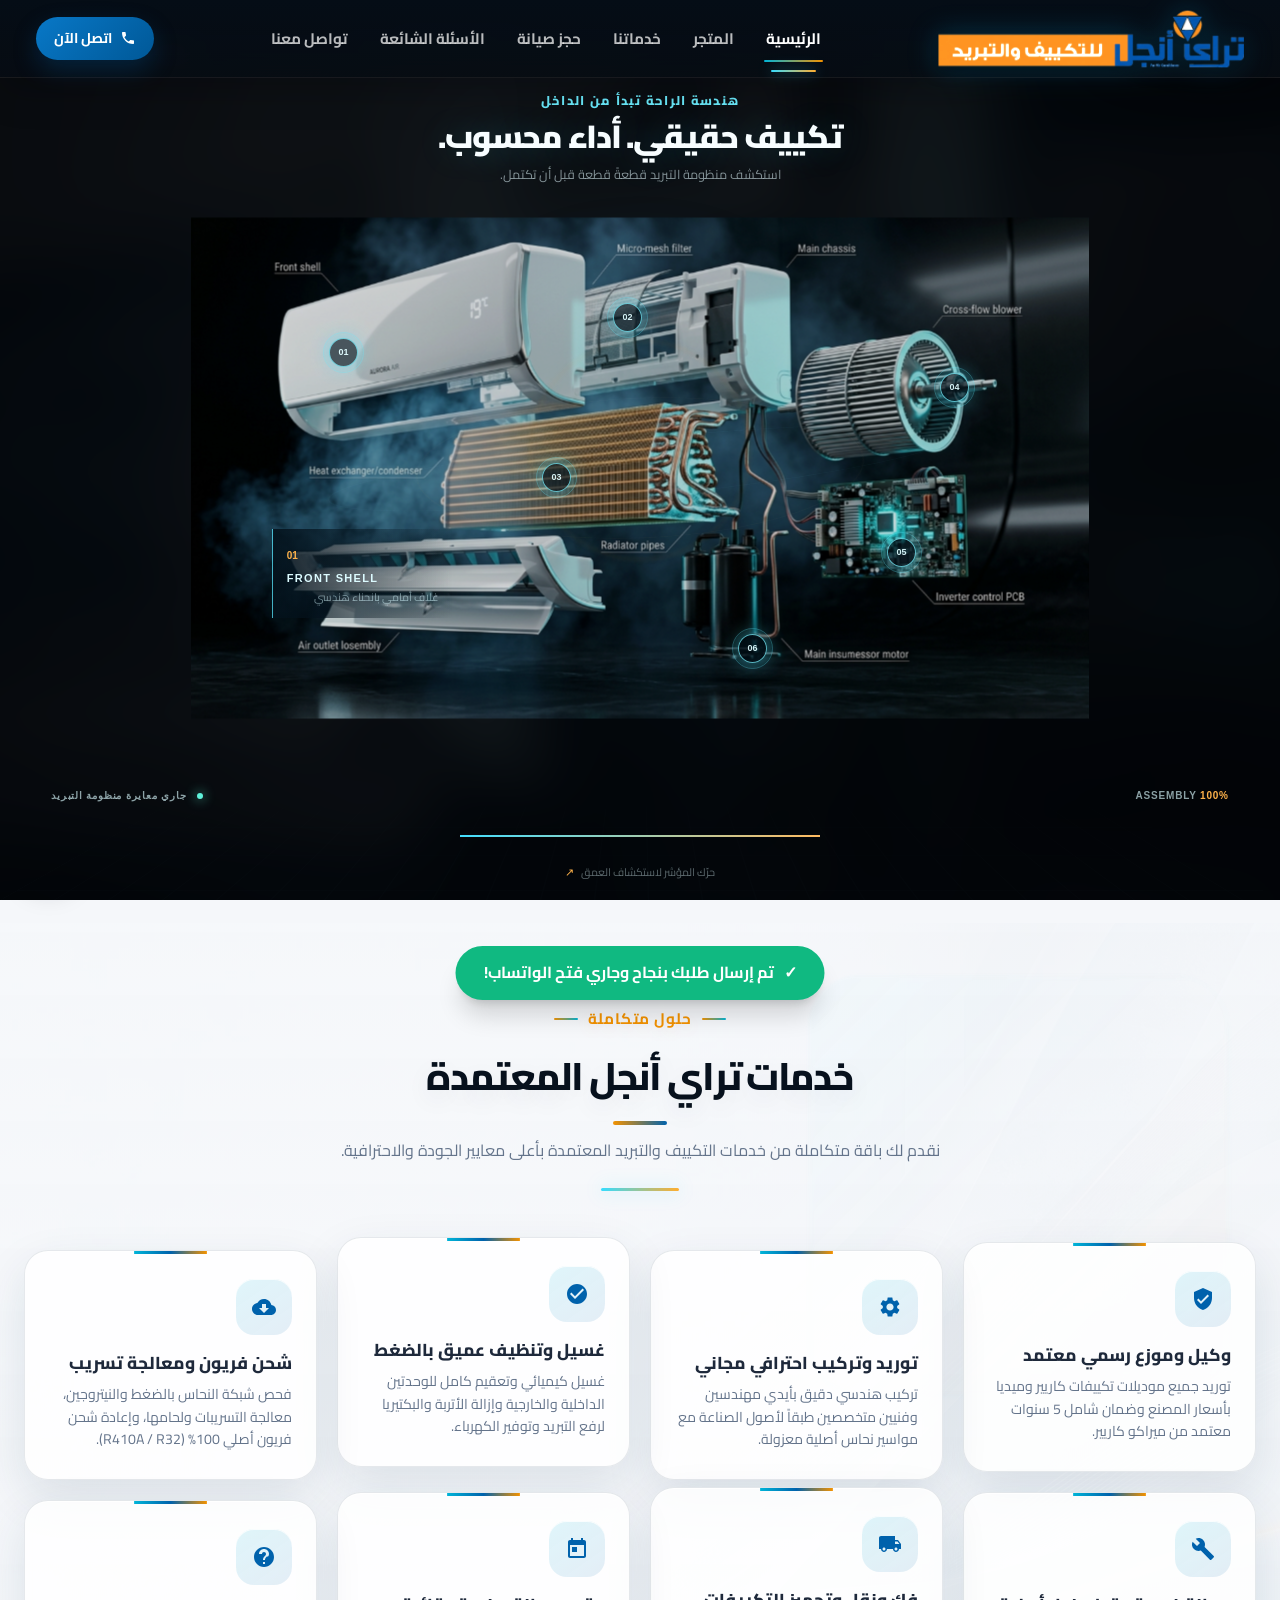
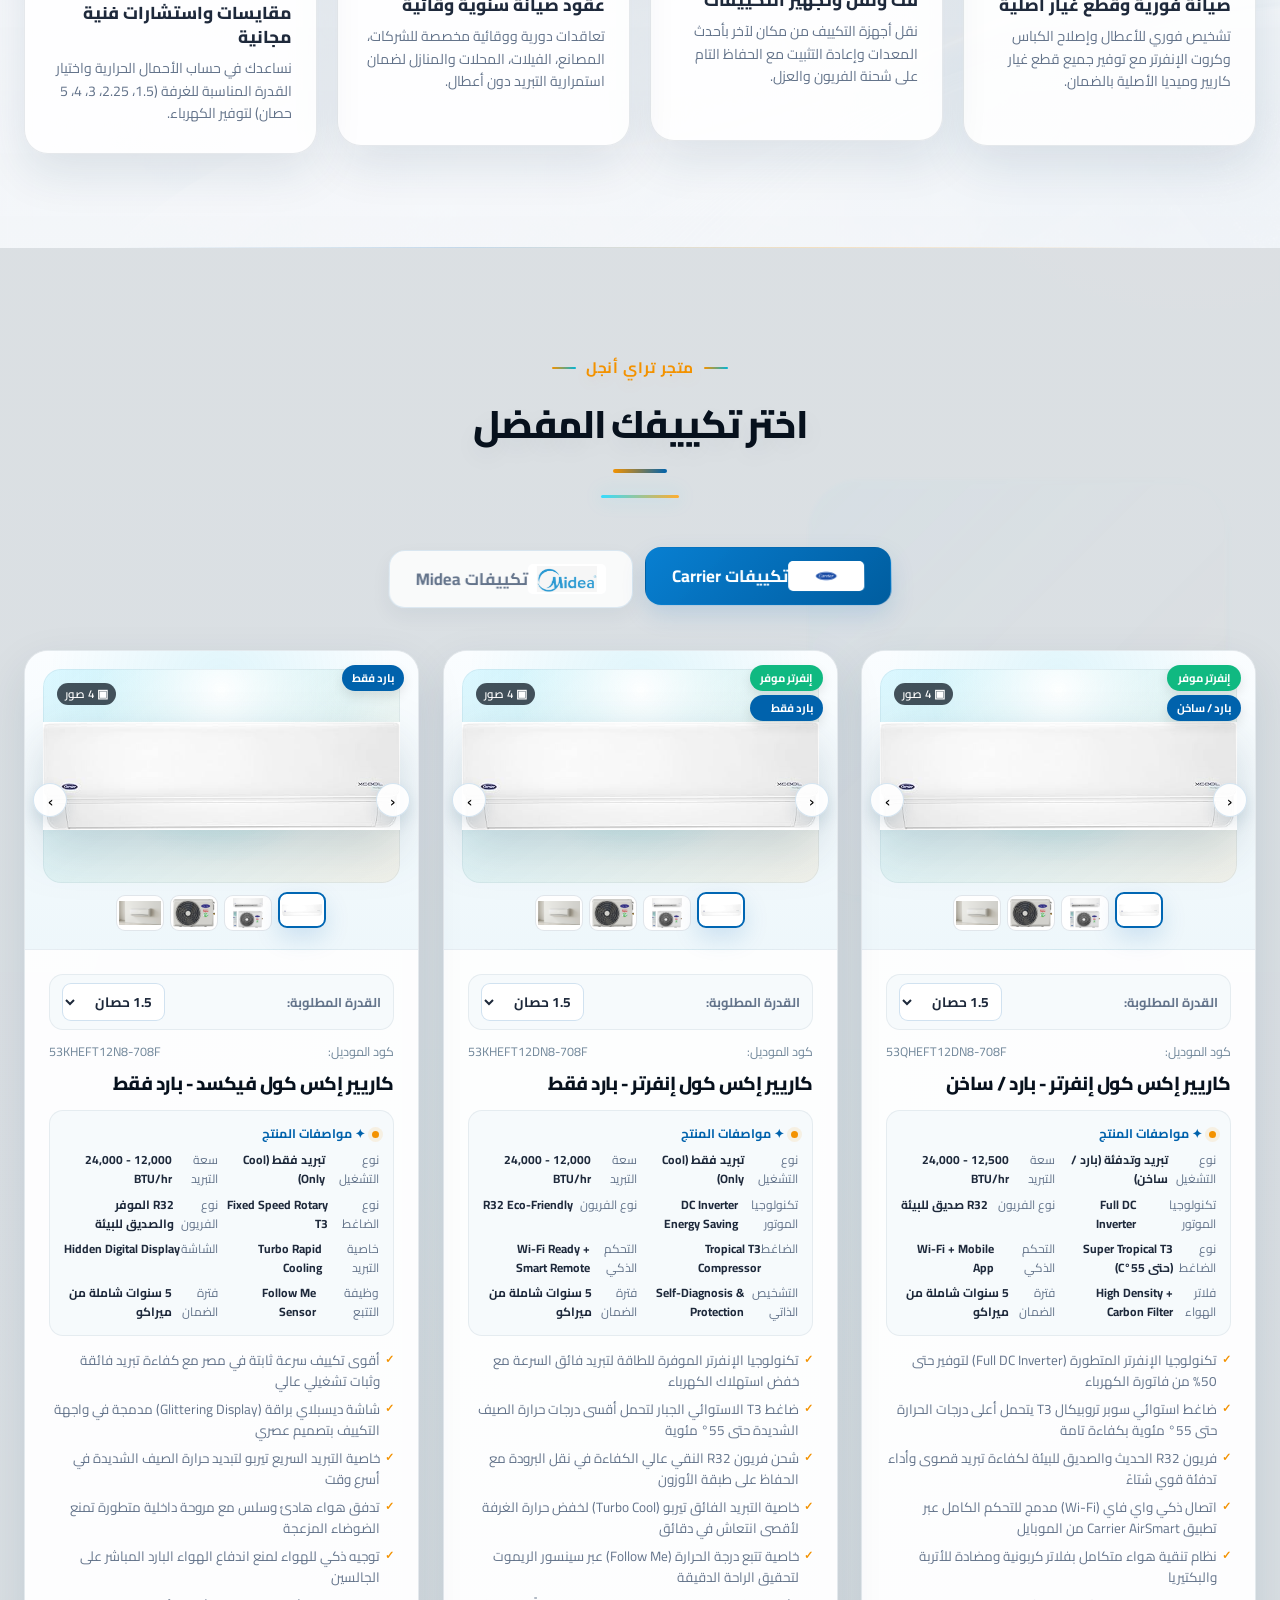
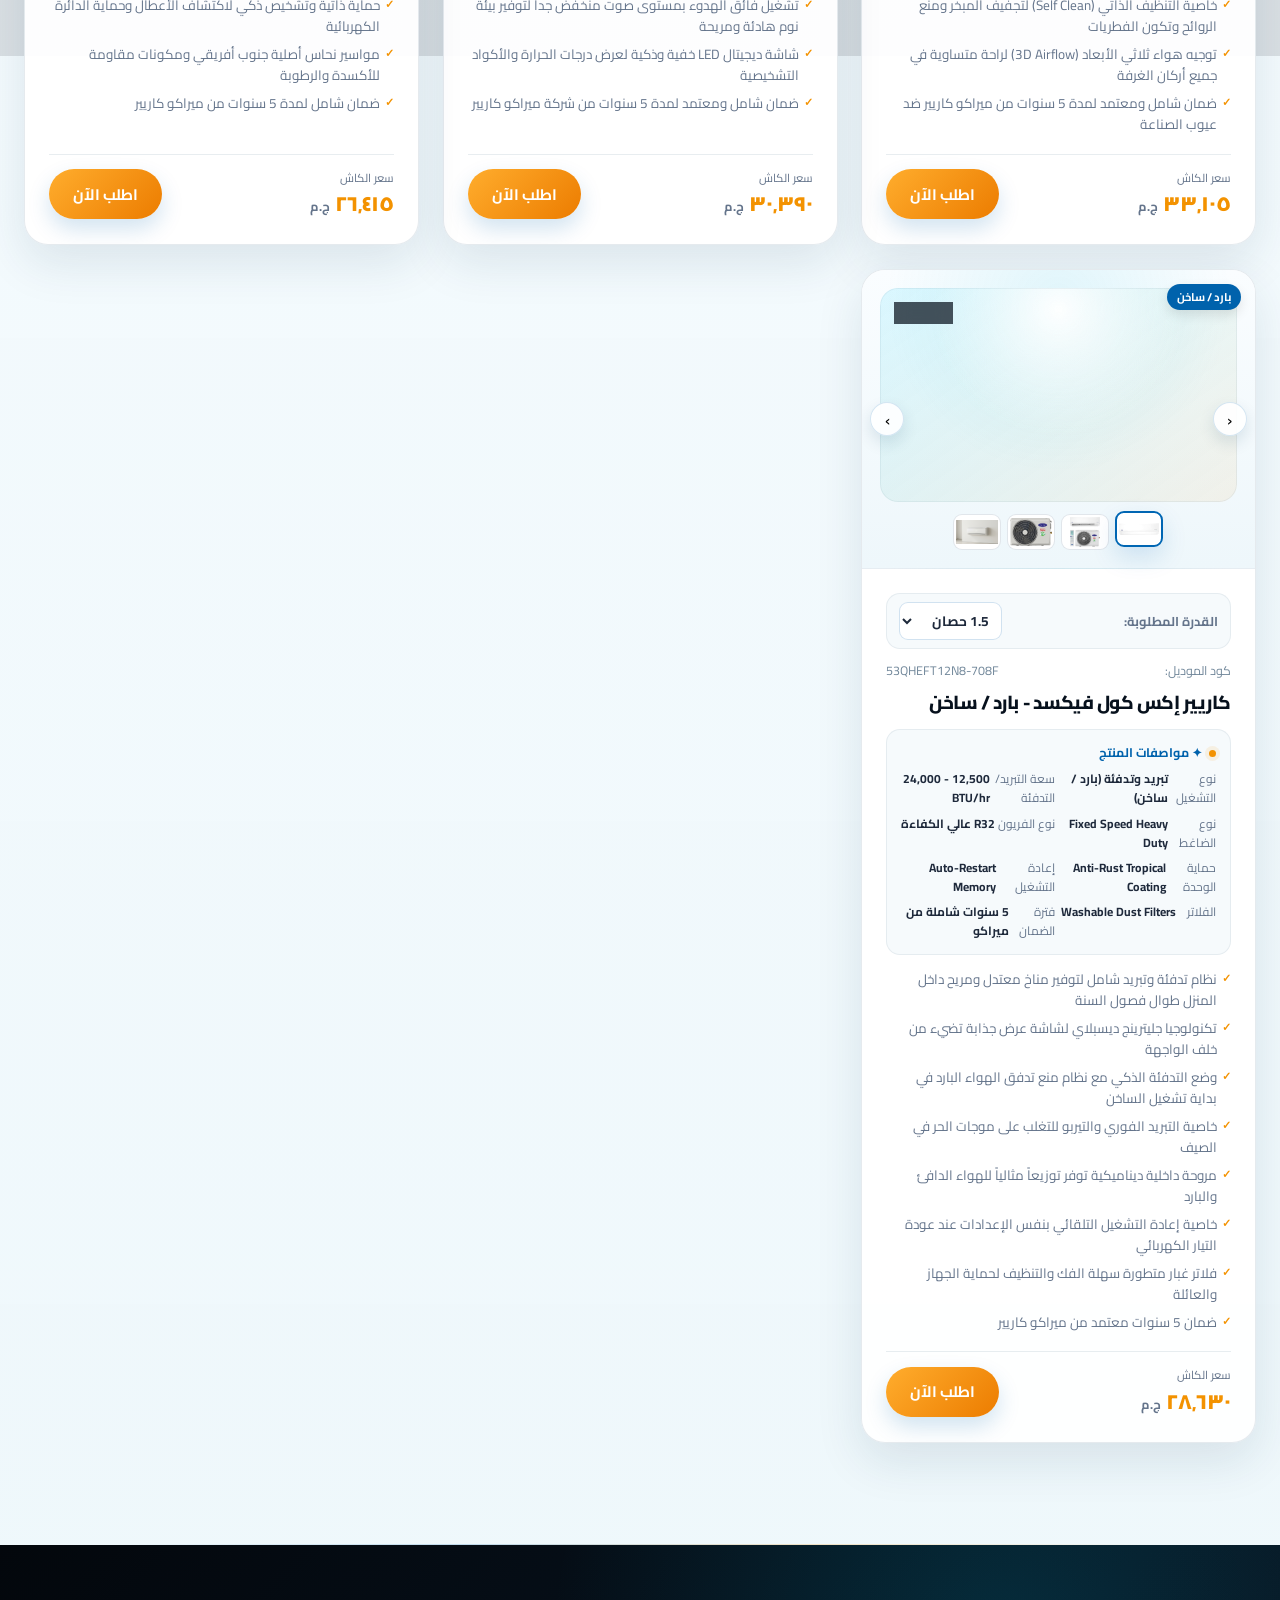
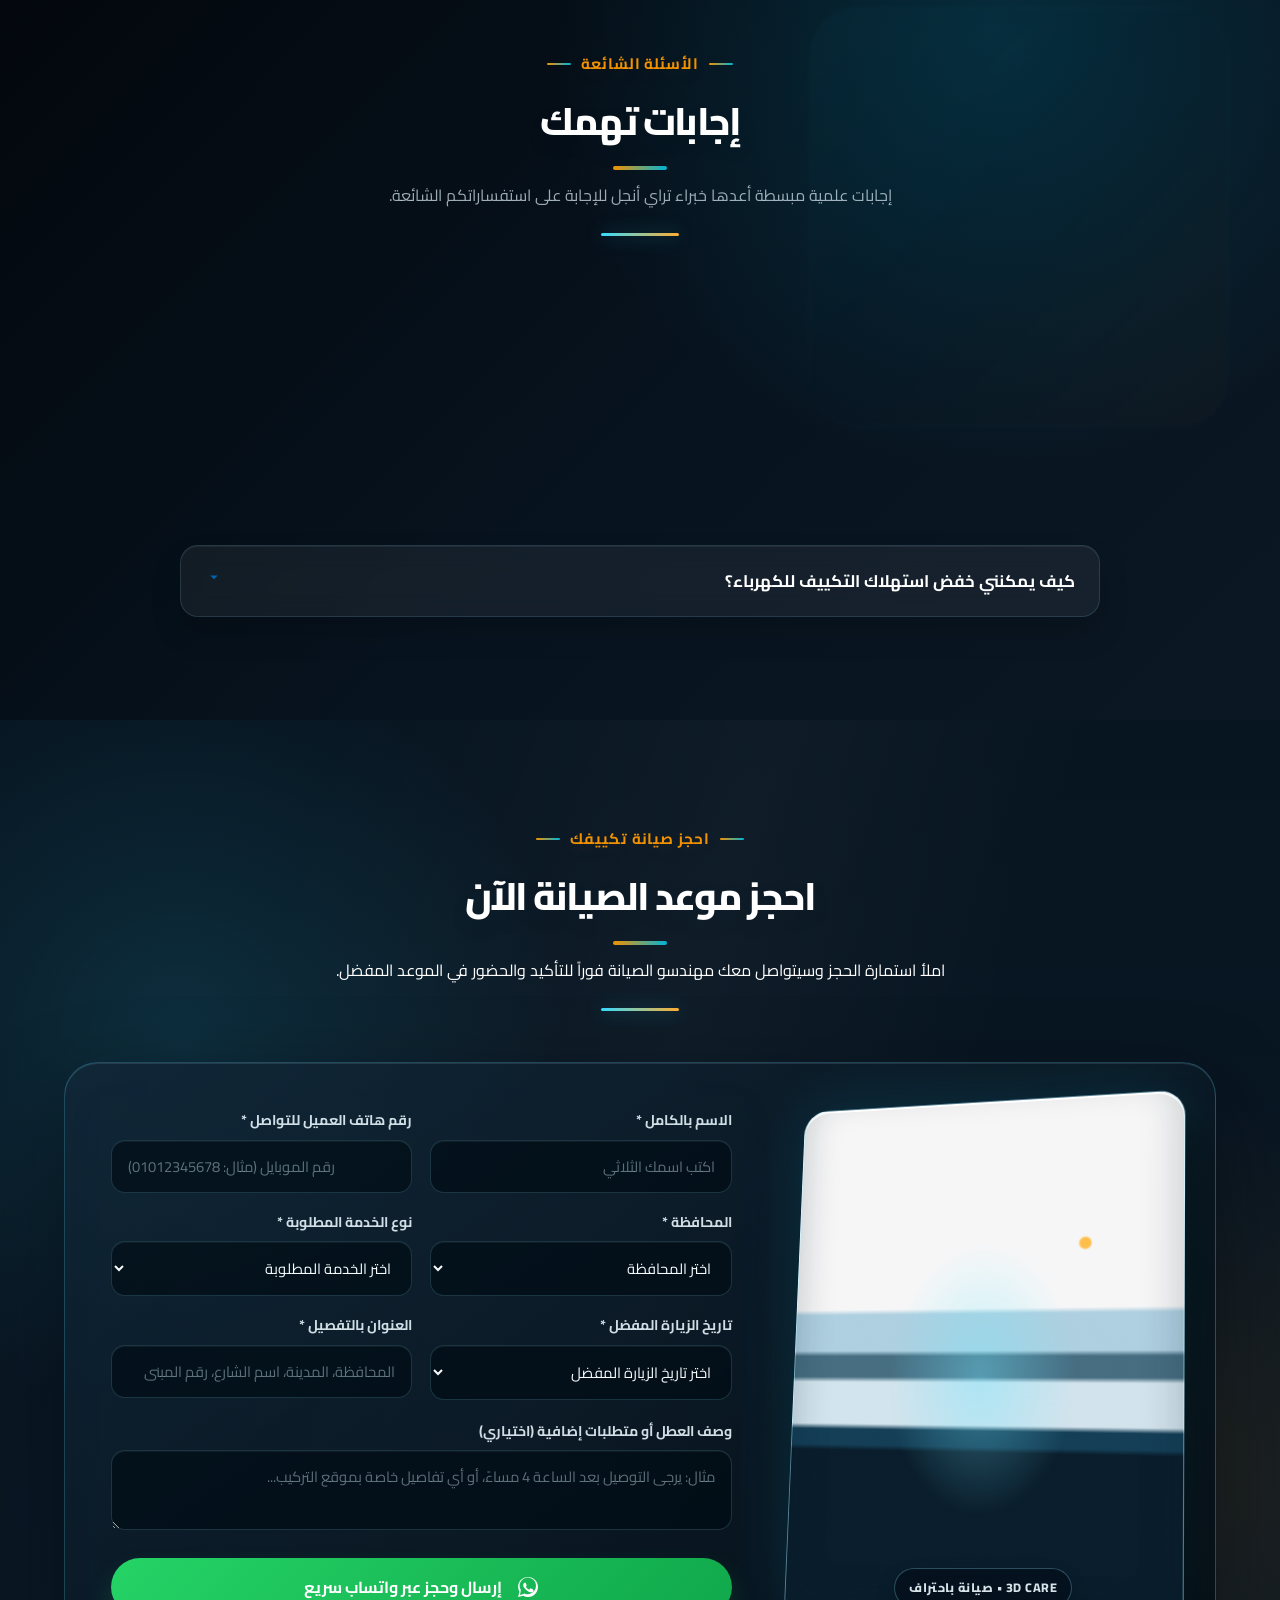
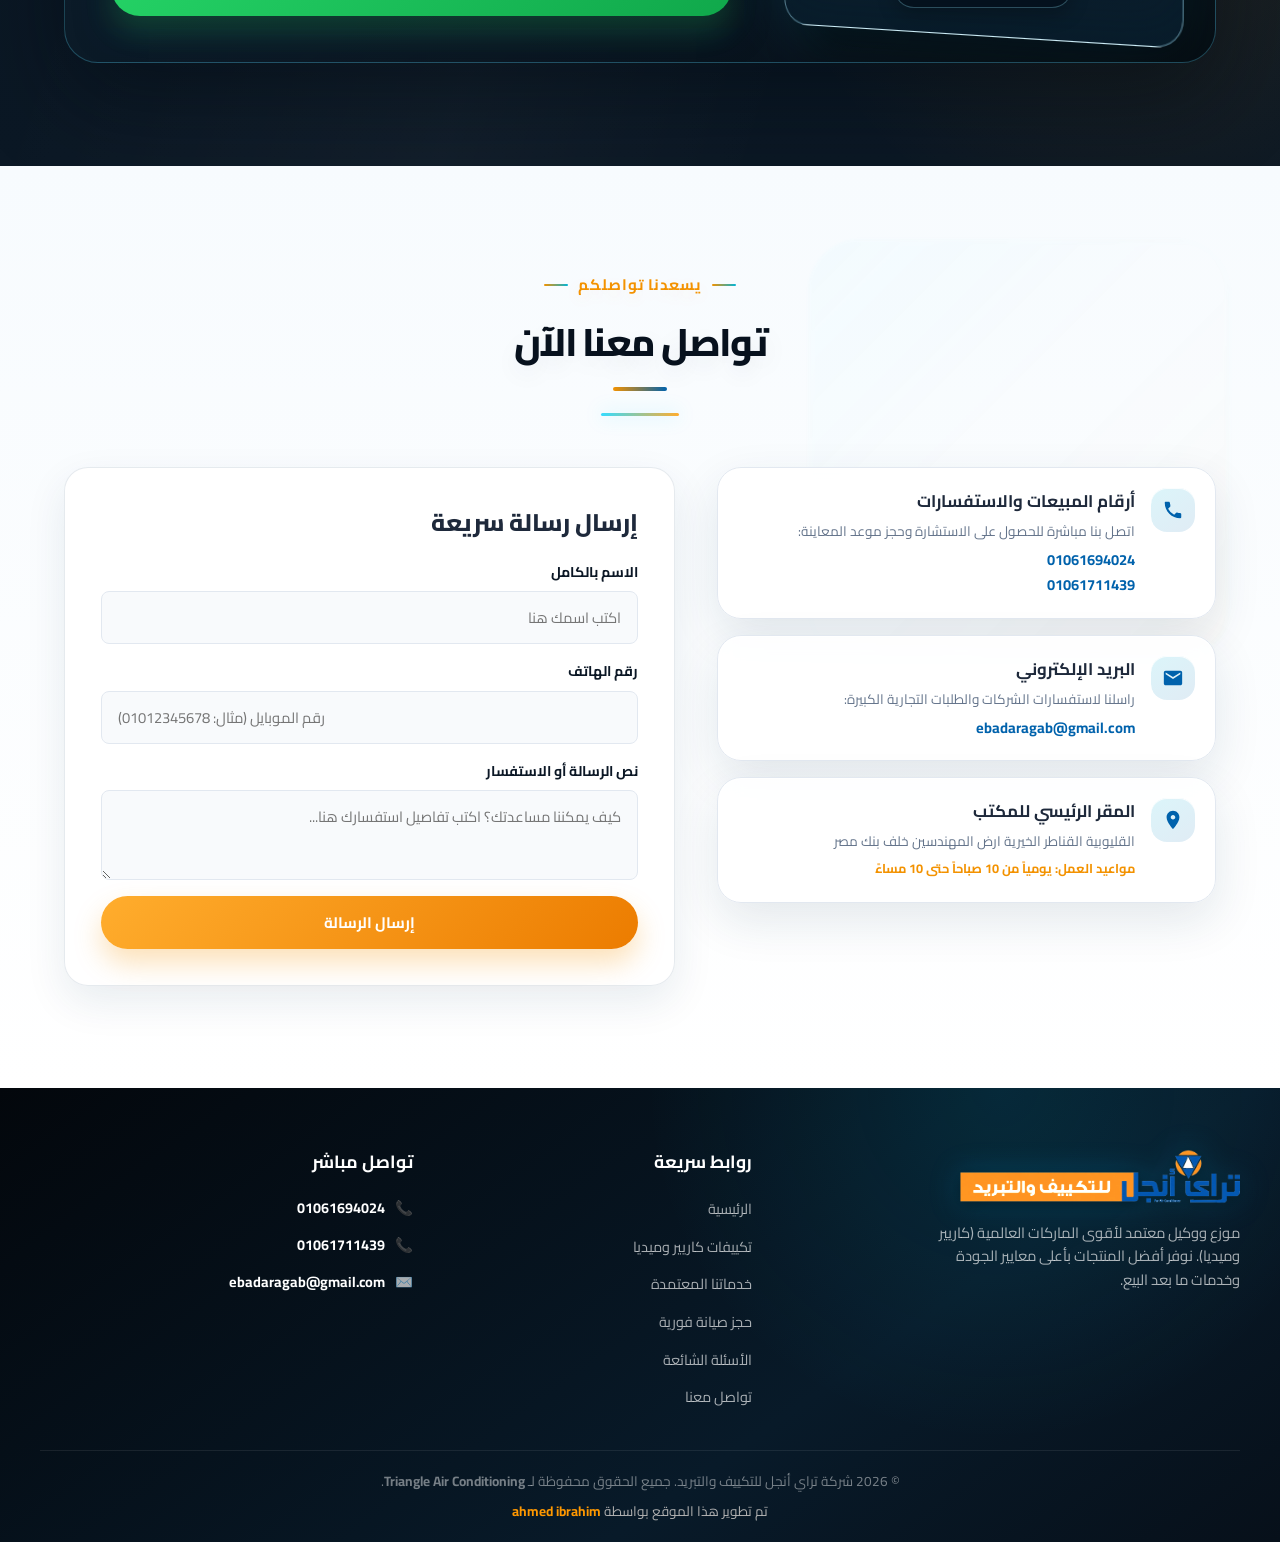
==== index.html @ 31a5c61c "Replace framed hero with reference-faithful HVAC assembly" ====
<!DOCTYPE html>
<html lang="ar" dir="rtl">
<head>
  <meta charset="UTF-8">
  <meta name="viewport" content="width=device-width, initial-scale=1.0, viewport-fit=cover">
  <meta name="description" content="تراي أنجل للتكييف والتبريد: تكييفات كاريير وميديا، توريد وتركيب وصيانة وغسيل وشحن فريون في القناطر الخيرية والقليوبية ومصر.">
  <meta name="keywords" content="تراي أنجل, تراي انجل, تراي أنجل للتكييف والتبريد, تكييفات كاريير, تكييفات ميديا, صيانة تكييف, تركيب تكييف, غسيل تكييف, شحن فريون, القناطر الخيرية">
  <meta name="robots" content="index, follow, max-image-preview:large">
  <meta name="google-site-verification" content="wh2mpItbBtcg8ohhGCt954RNx-lDbg4FfMl7TNk3tZU">
  <meta name="author" content="تراي أنجل للتكييف والتبريد">
  <meta name="theme-color" content="#050608">
  <link rel="canonical" href="https://tryangle-web.pages.dev/">
  <link rel="icon" type="image/png" sizes="1920x1920" href="/assets/tryangle-favicon-final.png">
  <link rel="apple-touch-icon" href="/assets/tryangle-favicon-final.png">
  <meta property="og:locale" content="ar_EG">
  <meta property="og:type" content="website">
  <meta property="og:site_name" content="تراي أنجل للتكييف والتبريد">
  <meta property="og:title" content="تراي أنجل للتكييف والتبريد | تكييفات وصيانة">
  <meta property="og:description" content="وكيل وموزع معتمد لتكييفات كاريير وميديا مع خدمات التركيب والصيانة في القناطر الخيرية والقليوبية.">
  <meta property="og:url" content="https://tryangle-web.pages.dev/">
  <meta property="og:image" content="https://tryangle-web.pages.dev/assets/tryangle-hero-atmosphere_dbd79ad4.jpg">
  <meta property="og:image:alt" content="تراي أنجل للتكييف والتبريد - تكييفات Carrier وMidea">
  <meta name="twitter:card" content="summary_large_image">
  <meta name="twitter:title" content="تراي أنجل للتكييف والتبريد">
  <meta name="twitter:description" content="تكييفات كاريير وميديا، تركيب وصيانة وغسيل وشحن فريون.">
  <meta name="twitter:image" content="https://tryangle-web.pages.dev/assets/tryangle-hero-atmosphere_dbd79ad4.jpg">
  <title>تراي أنجل للتكييف والتبريد | تكييفات كاريير وميديا وصيانة</title>
  <script type="application/ld+json">
  {
    "@context": "https://schema.org",
    "@type": "WebSite",
    "@id": "https://tryangle-web.pages.dev/#website",
    "url": "https://tryangle-web.pages.dev/",
    "name": "تراي أنجل للتكييف والتبريد",
    "alternateName": "Try Angle Air Conditioning & Cooling",
    "inLanguage": "ar-EG"
  }
  </script>
  <script type="application/ld+json">
  {
    "@context": "https://schema.org",
    "@type": "HVACBusiness",
    "name": "تراي أنجل للتكييف والتبريد",
    "alternateName": "Triangle Air Conditioning",
    "url": "https://tryangle-web.pages.dev/",
    "logo": "https://tryangle-web.pages.dev/assets/tryangle-logo-clean.png",
    "image": "https://tryangle-web.pages.dev/assets/tryangle-hero-atmosphere_dbd79ad4.jpg",
    "description": "وكيل وموزع معتمد لتكييفات كاريير وميديا مع خدمات التوريد والتركيب والصيانة.",
    "telephone": "+201061694024",
    "email": "ebadaragab@gmail.com",
    "address": {
      "@type": "PostalAddress",
      "streetAddress": "أرض المهندسين خلف بنك مصر",
      "addressLocality": "القناطر الخيرية",
      "addressRegion": "القليوبية",
      "addressCountry": "EG"
    },
    "areaServed": ["القناطر الخيرية", "القليوبية", "القاهرة", "الجيزة"],
    "openingHours": "Mo-Su 10:00-22:00",
    "sameAs": [
      "https://www.facebook.com/share/17yf9LtdmD/?mibextid=wwXIfr",
      "https://www.tiktok.com/@tryangel18?_r=1&_t=ZS-98AHp9YRBE9"
    ],
    "brand": [
      { "@type": "Brand", "name": "Carrier" },
      { "@type": "Brand", "name": "Midea" }
    ]
  }
  </script>
  <style id="site-styles">
/* ==========================================================================
   1. استيراد الخطوط والتهيئة العامة ونظام الألوان (Theme & Variables)
   ========================================================================== */
/* فلسفة الملف: واجهة الخدمة الموثوقة — الهاتف أولًا، لا تمدد أفقي، بطاقات واضحة، ومسافات مريحة مع الحفاظ على هوية الأزرق والبرتقالي. */
@import url('https://fonts.googleapis.com/css2?family=Cairo:wght@300;400;500;600;700;800;900&display=swap');

:root {
  --primary-blue: #0062ac;
  --primary-blue-light: #0088eb;
  --ice-blue: #00b4d8;
  --ice-blue-glow: rgba(0, 180, 216, 0.35);

  --primary-orange: #f39200;
  --primary-orange-light: #ffaa2b;
  --solar-glow: rgba(243, 146, 0, 0.35);

  --dark-bg: #0a0b0d;
  --dark-surface: #12161a;
  --dark-surface-2: #1a222c;
  --bg-light: #f5f7fa;
  --card-bg: #ffffff;

  --text-dark: #1e293b;
  --text-muted: #64748b;
  --text-light: #f8fafc;

  --border-light: #e2e8f0;
  --border-dark: rgba(255, 255, 255, 0.08);

  --shadow-sm: 0 2px 4px rgba(0, 0, 0, 0.05);
  --shadow-md: 0 10px 15px -3px rgba(0, 0, 0, 0.1), 0 4px 6px -4px rgba(0, 0, 0, 0.1);
  --shadow-lg: 0 20px 25px -5px rgba(0, 0, 0, 0.15), 0 8px 10px -6px rgba(0, 0, 0, 0.15);

  --transition-fast: 0.2s ease;
  --transition-normal: 0.3s cubic-bezier(0.4, 0, 0.2, 1);
  --transition-bounce: 0.4s cubic-bezier(0.34, 1.56, 0.64, 1);

  --radius-sm: 8px;
  --radius-md: 12px;
  --radius-lg: 20px;

  --navbar-height: 85px;
}

*, *::before, *::after {
  box-sizing: border-box;
  margin: 0;
  padding: 0;
}

html {
  scroll-behavior: smooth;
  font-family: 'Cairo', sans-serif;
  direction: rtl;
  color: var(--text-dark);
  background-color: var(--bg-light);
  overflow-x: hidden;
}

body {
  min-height: 100vh;
  line-height: 1.6;
  overflow-x: hidden;
  position: relative;
}

a {
  text-decoration: none;
  color: inherit;
  transition: var(--transition-fast);
}

ul {
  list-style: none;
}

button, input, textarea, select {
  font-family: inherit;
  border: none;
  outline: none;
}

img {
  max-width: 100%;
  height: auto;
  display: block;
}

/* شريط التمرير */
::-webkit-scrollbar {
  width: 10px;
}
::-webkit-scrollbar-track {
  background: var(--dark-bg);
}
::-webkit-scrollbar-thumb {
  background: var(--primary-blue);
  border-radius: var(--radius-sm);
  border: 2px solid var(--dark-bg);
}
::-webkit-scrollbar-thumb:hover {
  background: var(--primary-orange);
}

/* ==========================================================================
   2. شاشة التحميل المسبق الأصلية (Preloader)
   ========================================================================== */
.preloader {
  position: fixed;
  inset: 0;
  background: #080a0d;
  z-index: 99999;
  display: flex;
  align-items: center;
  justify-content: center;
  transition: opacity 0.5s ease, visibility 0.5s ease;
}

.preloader.fade-out {
  opacity: 0;
  visibility: hidden;
  pointer-events: none;
}

.preloader-content {
  text-align: center;
  display: flex;
  flex-direction: column;
  align-items: center;
  gap: 14px;
}

.preloader-kicker {
  font-size: 0.9rem;
  color: var(--ice-blue);
  letter-spacing: 2px;
}

.preloader-logo-wrapper {
  position: relative;
  width: 60px;
  height: 60px;
}

.preloader-logo-badge {
  width: 100%;
  height: 100%;
  background: linear-gradient(135deg, var(--primary-blue), var(--primary-orange));
  clip-path: polygon(50% 0%, 0% 100%, 100% 100%);
  animation: preloaderPulse 1.8s infinite ease-in-out;
}

.preloader-text {
  font-size: 1.25rem;
  font-weight: 800;
  color: #ffffff;
}

.preloader-progress {
  width: 160px;
  height: 4px;
  background: rgba(255, 255, 255, 0.1);
  border-radius: 4px;
  overflow: hidden;
  position: relative;
}

.preloader-progress span {
  position: absolute;
  top: 0;
  right: 0;
  bottom: 0;
  width: 50%;
  background: linear-gradient(90deg, var(--ice-blue), var(--primary-orange));
  border-radius: 4px;
  animation: preloaderBar 1.4s infinite ease-in-out;
}

@keyframes preloaderPulse {
  0%, 100% { transform: scale(0.95); opacity: 0.9; }
  50% { transform: scale(1.08); opacity: 1; }
}

@keyframes preloaderBar {
  0% { transform: translateX(120%); }
  100% { transform: translateX(-220%); }
}

/* ==========================================================================
   3. شريط التنقل العلوي الأصلي (Navbar & Glass Header)
   ========================================================================== */
header {
  position: fixed;
  top: 0;
  left: 0;
  width: 100%;
  height: var(--navbar-height);
  z-index: 1000;
  transition: var(--transition-normal);
}

.glass {
  background: rgba(10, 11, 13, 0.85);
  backdrop-filter: blur(12px);
  -webkit-backdrop-filter: blur(12px);
  border-bottom: 1px solid var(--border-dark);
}

header.header-scrolled {
  height: 70px;
  background: rgba(8, 10, 12, 0.95);
  box-shadow: 0 4px 20px rgba(0, 0, 0, 0.4);
}

.nav-container {
  max-width: 1200px;
  height: 100%;
  margin: 0 auto;
  padding: 0 24px;
  display: flex;
  align-items: center;
  justify-content: space-between;
}

/* الشعار الأصلي تماماً */
.logo {
  display: flex;
  align-items: center;
  gap: 12px;
}

.logo-badge {
  width: 28px;
  height: 28px;
  background: linear-gradient(135deg, var(--primary-blue), var(--primary-orange));
  clip-path: polygon(50% 0%, 0% 100%, 100% 100%);
  filter: drop-shadow(0 0 6px rgba(0, 98, 172, 0.5));
}

.logo-text {
  display: flex;
  flex-direction: column;
}

.logo-main {
  font-size: 1.3rem;
  font-weight: 800;
  color: white;
  letter-spacing: -0.5px;
  line-height: 1.1;
}

.logo-sub {
  font-size: 0.75rem;
  font-weight: 600;
  color: var(--primary-orange);
}

.nav-menu {
  display: flex;
  align-items: center;
  gap: 28px;
}

.nav-link {
  font-size: 0.95rem;
  font-weight: 600;
  color: rgba(255, 255, 255, 0.8);
  position: relative;
  padding: 6px 0;
  transition: var(--transition-fast);
}

.nav-link::after {
  content: '';
  position: absolute;
  bottom: 0;
  right: 0;
  width: 0;
  height: 2px;
  background: var(--primary-orange);
  transition: var(--transition-normal);
}

.nav-link:hover, .nav-link.active {
  color: white;
}

.nav-link:hover::after, .nav-link.active::after {
  width: 100%;
}

.nav-actions {
  display: flex;
  align-items: center;
  gap: 16px;
}

.nav-btn-call {
  display: inline-flex;
  align-items: center;
  gap: 8px;
  background-color: var(--primary-blue);
  color: white;
  padding: 8px 18px;
  border-radius: var(--radius-md);
  font-weight: 700;
  font-size: 0.88rem;
  transition: var(--transition-normal);
}

.nav-btn-call:hover {
  background-color: #004d88;
  transform: translateY(-2px);
  box-shadow: 0 4px 12px rgba(0, 98, 172, 0.4);
}

.menu-toggle {
  display: none;
  flex-direction: column;
  gap: 5px;
  cursor: pointer;
  padding: 6px;
}

.menu-toggle span {
  width: 24px;
  height: 2.5px;
  background: white;
  border-radius: 2px;
  transition: var(--transition-normal);
}

/* ==========================================================================
   4. القسم الرئيسي (Hero Section)
   ========================================================================== */
.hero {
  position: relative;
  min-height: 100vh;
  padding-top: calc(var(--navbar-height) + 30px);
  padding-bottom: 60px;
  background-color: var(--dark-bg);
  background-image:
    radial-gradient(circle at 80% 20%, rgba(0, 98, 172, 0.25) 0%, transparent 40%),
    radial-gradient(circle at 20% 80%, rgba(243, 146, 0, 0.15) 0%, transparent 40%);
  color: white;
  display: flex;
  align-items: center;
  justify-content: center;
  overflow: hidden;
}

.hero-air-canvas {
  position: absolute;
  top: 0;
  left: 0;
  width: 100%;
  height: 100%;
  pointer-events: none;
  z-index: 1;
}

.hero-container {
  max-width: 1200px;
  width: 100%;
  margin: 0 auto;
  padding: 0 24px;
  position: relative;
  z-index: 2;
}

.authorized-badge {
  display: inline-flex;
  align-items: center;
  gap: 8px;
  background: rgba(255, 255, 255, 0.08);
  border: 1px solid rgba(255, 255, 255, 0.15);
  padding: 6px 18px;
  border-radius: 50px;
  box-shadow: var(--shadow-sm);
  backdrop-filter: blur(8px);
}

.badge-dot {
  width: 8px;
  height: 8px;
  background-color: #10b981;
  border-radius: 50%;
  box-shadow: 0 0 8px #10b981;
}

.badge-text {
  font-size: 0.85rem;
  font-weight: 700;
  color: white;
}

.hero-title {
  font-size: 3.2rem;
  font-weight: 900;
  line-height: 1.25;
  margin-bottom: 20px;
}

.hero-title span {
  color: var(--primary-orange);
  background: linear-gradient(135deg, var(--primary-orange), #ffb84d);
  -webkit-background-clip: text;
  -webkit-text-fill-color: transparent;
}

.hero-description {
  font-size: 1.15rem;
  color: rgba(255, 255, 255, 0.75);
  margin-bottom: 35px;
  line-height: 1.8;
}

.hero-cta {
  display: flex;
  align-items: center;
  gap: 16px;
  margin-bottom: 35px;
  flex-wrap: wrap;
}

.btn {
  display: inline-flex;
  align-items: center;
  justify-content: center;
  gap: 8px;
  padding: 12px 28px;
  border-radius: var(--radius-md);
  font-weight: 700;
  cursor: pointer;
  transition: var(--transition-normal);
  font-size: 0.95rem;
}

.btn-primary {
  background-color: var(--primary-orange);
  color: white;
  box-shadow: 0 4px 14px rgba(243, 146, 0, 0.35);
}

.btn-primary:hover {
  background-color: #d88100;
  transform: translateY(-3px);
  box-shadow: 0 6px 20px rgba(243, 146, 0, 0.5);
}

.btn-glow {
  position: relative;
  overflow: hidden;
}

.btn-glow::before {
  content: '';
  position: absolute;
  top: 0;
  left: -100%;
  width: 100%;
  height: 100%;
  background: linear-gradient(90deg, transparent, rgba(255, 255, 255, 0.25), transparent);
  transition: 0.5s ease;
}

.btn-glow:hover::before {
  left: 100%;
}

.btn-secondary {
  background-color: transparent;
  color: white;
  border: 2px solid var(--primary-blue);
}

.btn-secondary:hover {
  background-color: var(--primary-blue);
  transform: translateY(-3px);
  box-shadow: 0 6px 20px rgba(0, 98, 172, 0.35);
}

.social-links {
  display: flex;
  align-items: center;
  gap: 14px;
}

.social-title {
  font-size: 0.9rem;
  color: rgba(255, 255, 255, 0.6);
  font-weight: 600;
}

.social-icons {
  display: flex;
  align-items: center;
  gap: 10px;
}

.social-icon {
  width: 40px;
  height: 40px;
  border-radius: 50%;
  background: rgba(255, 255, 255, 0.08);
  border: 1px solid rgba(255, 255, 255, 0.12);
  display: flex;
  align-items: center;
  justify-content: center;
  color: white;
  transition: var(--transition-bounce);
}

.social-icon .icon-svg {
  width: 18px;
  height: 18px;
  fill: currentColor;
}

.social-icon:hover {
  transform: translateY(-3px) scale(1.1);
}

.whatsapp-icon:hover { background: #25d366; border-color: #25d366; }
.facebook-icon:hover { background: #1877f2; border-color: #1877f2; }
.tiktok-icon:hover { background: #000000; border-color: #ff0050; }
.phone-icon:hover { background: var(--primary-orange); border-color: var(--primary-orange); }

/* ==========================================================================
   5. قسم خدمات تراي أنجل الشاملة (8 خدمات متكاملة)
   ========================================================================== */
.features-section {
  padding: 80px 24px;
  max-width: 1200px;
  margin: 0 auto;
}

.section-header {
  text-align: center;
  margin-bottom: 50px;
}

.section-subtitle {
  font-size: 0.95rem;
  font-weight: 700;
  color: var(--primary-orange);
  text-transform: uppercase;
  letter-spacing: 1px;
  display: block;
  margin-bottom: 8px;
}

.section-title {
  font-size: 2.2rem;
  font-weight: 800;
  color: var(--text-dark);
}

.text-white {
  color: white !important;
}

.text-muted {
  color: rgba(255, 255, 255, 0.6) !important;
}

.section-desc {
  font-size: 1rem;
  max-width: 650px;
  margin: 10px auto 0;
  color: var(--text-muted);
}

.features-grid {
  display: grid;
  grid-template-columns: repeat(4, 1fr);
  gap: 22px;
}

.feature-card {
  background: var(--card-bg);
  padding: 26px 20px;
  border-radius: var(--radius-lg);
  border: 1px solid var(--border-light);
  box-shadow: var(--shadow-sm);
  transition: var(--transition-normal);
  text-align: right;
  display: flex;
  flex-direction: column;
}

.feature-card:hover {
  transform: translateY(-5px);
  box-shadow: var(--shadow-md);
  border-color: rgba(0, 98, 172, 0.3);
}

.feature-icon-wrapper {
  width: 50px;
  height: 50px;
  border-radius: var(--radius-md);
  background-color: rgba(0, 98, 172, 0.1);
  color: var(--primary-blue);
  display: flex;
  align-items: center;
  justify-content: center;
  margin-bottom: 16px;
  transition: var(--transition-fast);
}

.feature-card:hover .feature-icon-wrapper {
  background-color: var(--primary-blue);
  color: white;
}

.feature-icon-wrapper .icon-svg {
  width: 24px;
  height: 24px;
  fill: currentColor;
}

.feature-card h3 {
  font-size: 1.08rem;
  font-weight: 800;
  margin-bottom: 8px;
  color: var(--text-dark);
  line-height: 1.4;
}

.feature-card p {
  font-size: 0.88rem;
  color: var(--text-muted);
  line-height: 1.6;
}

/* ==========================================================================
   6. متجر التكييفات (Store Section - التكييفات ثابتة تماماً)
   ========================================================================== */
.store-section {
  padding: 80px 24px;
  max-width: 1200px;
  margin: 0 auto;
}

.brand-tabs-container {
  display: flex;
  justify-content: center;
  gap: 16px;
  margin-bottom: 40px;
}

.brand-tab-btn {
  display: inline-flex;
  align-items: center;
  padding: 12px 30px;
  background-color: white;
  border: 2px solid var(--border-light);
  border-radius: var(--radius-md);
  color: var(--text-muted);
  font-size: 1.05rem;
  font-weight: 700;
  cursor: pointer;
  transition: var(--transition-normal);
  box-shadow: var(--shadow-sm);
}

.brand-tab-btn:hover {
  border-color: var(--primary-blue);
  color: var(--primary-blue);
}

.brand-tab-btn.active {
  background-color: var(--primary-blue);
  border-color: var(--primary-blue);
  color: white;
  box-shadow: 0 4px 14px rgba(0, 98, 172, 0.35);
}

.brand-tab-btn.midea-tab.active {
  background-color: #0088cc;
  border-color: #0088cc;
}

.products-grid {
  display: grid;
  grid-template-columns: repeat(auto-fill, minmax(340px, 1fr));
  gap: 28px;
  transition: opacity 0.25s ease, transform 0.25s ease;
}

/* كارت التكييف: ثابت، مستقر، واضح تماماً */
.product-card {
  background: white;
  border-radius: var(--radius-lg);
  border: 1px solid var(--border-light);
  overflow: hidden;
  box-shadow: var(--shadow-sm);
  display: flex;
  flex-direction: column;
  transition: var(--transition-normal);
  transform: none !important;
}

.product-card:hover {
  box-shadow: var(--shadow-md);
  border-color: rgba(0, 98, 172, 0.25);
}

.product-img-wrapper {
  position: relative;
  background-color: #f8fafc;
  padding: 16px;
  border-bottom: 1px solid var(--border-light);
}

.product-image-stage {
  height: 200px;
  display: flex;
  align-items: center;
  justify-content: center;
  position: relative;
}

.product-img {
  max-height: 160px;
  object-fit: contain;
}

.product-gallery-count {
  position: absolute;
  top: 8px;
  left: 8px;
  background: rgba(0, 0, 0, 0.6);
  color: white;
  font-size: 0.72rem;
  padding: 2px 8px;
  border-radius: 12px;
  font-weight: 600;
}

.product-badges {
  position: absolute;
  top: 8px;
  right: 8px;
  display: flex;
  flex-direction: column;
  gap: 4px;
}

.badge-inverter {
  background-color: #10b981;
  color: white;
  font-size: 0.7rem;
  font-weight: 700;
  padding: 2px 8px;
  border-radius: 4px;
}

.badge-type {
  background-color: var(--primary-blue);
  color: white;
  font-size: 0.7rem;
  font-weight: 700;
  padding: 2px 8px;
  border-radius: 4px;
}

.gallery-nav {
  position: absolute;
  top: 50%;
  transform: translateY(-50%);
  width: 28px;
  height: 28px;
  background: rgba(255, 255, 255, 0.9);
  border: 1px solid var(--border-light);
  border-radius: 50%;
  display: flex;
  align-items: center;
  justify-content: center;
  font-size: 1.1rem;
  cursor: pointer;
  transition: var(--transition-fast);
}

.gallery-prev { right: 8px; }
.gallery-next { left: 8px; }

.gallery-nav:hover {
  background: var(--primary-blue);
  color: white;
}

.product-thumbnails {
  display: flex;
  gap: 6px;
  justify-content: center;
  margin-top: 10px;
}

.product-thumb {
  width: 40px;
  height: 30px;
  border-radius: 4px;
  border: 1px solid var(--border-light);
  background: white;
  overflow: hidden;
  cursor: pointer;
  padding: 2px;
}

.product-thumb img {
  width: 100%;
  height: 100%;
  object-fit: contain;
}

.product-thumb.active {
  border-color: var(--primary-blue);
}

.product-info {
  padding: 20px;
  display: flex;
  flex-direction: column;
  flex-grow: 1;
}

.variant-selector-wrapper {
  display: flex;
  align-items: center;
  justify-content: space-between;
  background-color: #f1f5f9;
  padding: 6px 12px;
  border-radius: var(--radius-sm);
  margin-bottom: 12px;
}

.capacity-lbl {
  font-size: 0.8rem;
  font-weight: 700;
  color: var(--text-muted);
}

.variant-select {
  background: white;
  color: var(--text-dark);
  font-weight: 700;
  font-size: 0.85rem;
  padding: 4px 8px;
  border-radius: 4px;
  border: 1px solid var(--border-light);
  cursor: pointer;
}

.product-model-row {
  display: flex;
  justify-content: space-between;
  font-size: 0.78rem;
  color: var(--text-muted);
  margin-bottom: 6px;
}

.product-name {
  font-size: 1.18rem;
  font-weight: 800;
  color: var(--text-dark);
  margin-bottom: 12px;
}

.product-specs {
  background: #f8fafc;
  border-radius: var(--radius-sm);
  padding: 10px 12px;
  margin-bottom: 14px;
}

.product-specs-heading {
  font-size: 0.78rem;
  font-weight: 700;
  color: var(--primary-blue);
  margin-bottom: 6px;
}

.product-specs-grid {
  display: grid;
  grid-template-columns: 1fr 1fr;
  gap: 6px;
}

.product-spec-item {
  display: flex;
  justify-content: space-between;
  font-size: 0.75rem;
  color: var(--text-muted);
}

.product-spec-item strong {
  color: var(--text-dark);
}

.product-features-list {
  display: flex;
  flex-direction: column;
  gap: 6px;
  margin-bottom: 18px;
}

.product-features-list li {
  font-size: 0.84rem;
  color: var(--text-muted);
  position: relative;
  padding-right: 14px;
}

.product-features-list li::before {
  content: '•';
  position: absolute;
  right: 0;
  color: var(--primary-orange);
  font-weight: bold;
}

.product-footer {
  margin-top: auto;
  display: flex;
  align-items: center;
  justify-content: space-between;
  padding-top: 14px;
  border-top: 1px solid var(--border-light);
}

.price-container {
  display: flex;
  flex-direction: column;
}

.price-lbl {
  font-size: 0.72rem;
  color: var(--text-muted);
}

.price-val {
  font-size: 1.3rem;
  font-weight: 900;
  color: var(--primary-orange);
}

.price-currency {
  font-size: 0.8rem;
  font-weight: 700;
  color: var(--text-muted);
}

.order-btn {
  padding: 8px 20px;
}

/* ==========================================================================
   7. قسم الأسئلة الشائعة (FAQ Accordion)
   ========================================================================== */
.faq-section {
  padding: 80px 24px;
  max-width: 900px;
  margin: 0 auto;
}

.faq-container {
  display: flex;
  flex-direction: column;
  gap: 14px;
}

.faq-item {
  background: white;
  border-radius: var(--radius-md);
  border: 1px solid var(--border-light);
  overflow: hidden;
  transition: var(--transition-fast);
}

.faq-item:hover {
  border-color: var(--primary-blue);
}

.faq-item.active {
  border-color: var(--primary-orange);
  box-shadow: var(--shadow-sm);
}

.faq-question {
  padding: 18px 24px;
  display: flex;
  align-items: center;
  justify-content: space-between;
  cursor: pointer;
  user-select: none;
}

.faq-question h3 {
  font-size: 1.05rem;
  font-weight: 700;
  color: var(--text-dark);
}

.faq-icon {
  color: var(--primary-blue);
  transition: transform 0.3s ease;
}

.faq-item.active .faq-icon {
  transform: rotate(180deg);
  color: var(--primary-orange);
}

.faq-answer {
  max-height: 0;
  overflow: hidden;
  transition: max-height 0.35s ease;
  background-color: #fafbfc;
}

.faq-answer p {
  padding: 0 24px 20px;
  font-size: 0.92rem;
  color: var(--text-muted);
  line-height: 1.7;
}

/* ==========================================================================
   8. قسم حجز الصيانة (Maintenance Form)
   ========================================================================== */
.maintenance-section {
  padding: 80px 24px;
  background-color: var(--dark-bg);
  color: white;
}

.maintenance-container {
  max-width: 900px;
  margin: 0 auto;
  background: var(--dark-surface);
  border-radius: var(--radius-lg);
  border: 1px solid var(--border-dark);
  padding: 36px;
  box-shadow: var(--shadow-lg);
}

.form-grid {
  display: grid;
  grid-template-columns: 1fr 1fr;
  gap: 18px;
  margin-bottom: 18px;
}

.form-group {
  display: flex;
  flex-direction: column;
  gap: 8px;
}

.form-group.full-width {
  grid-column: span 2;
  margin-bottom: 20px;
}

.form-label {
  font-size: 0.88rem;
  font-weight: 700;
}

.form-control {
  width: 100%;
  padding: 12px 16px;
  border-radius: var(--radius-sm);
  border: 1px solid var(--border-light);
  font-size: 0.92rem;
  transition: var(--transition-fast);
}

.form-control-dark {
  background-color: var(--dark-surface-2);
  border-color: var(--border-dark);
  color: white;
}

.form-control-dark:focus {
  border-color: var(--primary-orange);
}

textarea.form-control {
  resize: vertical;
  min-height: 90px;
}

.submit-btn-whatsapp {
  width: 100%;
  padding: 14px;
  font-size: 1rem;
}

/* ==========================================================================
   9. قسم تواصل معنا (Contact Section)
   ========================================================================== */
.contact-section {
  padding: 80px 24px;
  max-width: 1200px;
  margin: 0 auto;
}

.contact-container {
  display: grid;
  grid-template-columns: 1fr 1.2fr;
  gap: 36px;
}

.contact-info-cards {
  display: flex;
  flex-direction: column;
  gap: 16px;
}

.info-card {
  background: white;
  border-radius: var(--radius-md);
  border: 1px solid var(--border-light);
  padding: 20px;
  display: flex;
  gap: 16px;
  box-shadow: var(--shadow-sm);
  transition: var(--transition-fast);
}

.info-card:hover {
  border-color: var(--primary-blue);
  transform: translateY(-2px);
}

.info-icon {
  width: 44px;
  height: 44px;
  border-radius: var(--radius-sm);
  background-color: rgba(0, 98, 172, 0.1);
  color: var(--primary-blue);
  display: flex;
  align-items: center;
  justify-content: center;
  flex-shrink: 0;
}

.info-icon .icon-svg {
  width: 22px;
  height: 22px;
  fill: currentColor;
}

.info-details h3 {
  font-size: 1.05rem;
  font-weight: 700;
  margin-bottom: 6px;
  color: var(--text-dark);
}

.info-details p {
  font-size: 0.85rem;
  color: var(--text-muted);
  margin-bottom: 4px;
}

.phone-link, .email-link {
  color: var(--primary-blue);
  font-weight: 700;
  font-size: 0.92rem;
  display: inline-block;
  margin-left: 10px;
}

.phone-link:hover, .email-link:hover {
  color: var(--primary-orange);
}

.contact-form-wrapper {
  background: white;
  border-radius: var(--radius-md);
  border: 1px solid var(--border-light);
  padding: 30px;
  box-shadow: var(--shadow-sm);
}

.contact-form h3 {
  font-size: 1.25rem;
  font-weight: 800;
  color: var(--text-dark);
  margin-bottom: 18px;
}

.contact-form .form-group {
  margin-bottom: 16px;
}

.contact-form .form-control {
  background-color: #f8fafc;
}

.contact-form .form-control:focus {
  background-color: white;
  border-color: var(--primary-blue);
}

.submit-btn {
  width: 100%;
}

/* ==========================================================================
   10. الفوتر الأصلي (Footer)
   ========================================================================== */
footer {
  background-color: var(--dark-bg);
  color: white;
  padding: 60px 24px 20px;
}

.footer-container {
  max-width: 1200px;
  margin: 0 auto;
  display: grid;
  grid-template-columns: 1.2fr 0.8fr 1fr;
  gap: 40px;
  padding-bottom: 40px;
  border-bottom: 1px solid var(--border-dark);
}

.footer-brand {
  display: flex;
  flex-direction: column;
  gap: 16px;
}

.footer-brand-desc {
  color: rgba(255, 255, 255, 0.65);
  font-size: 0.92rem;
  max-width: 320px;
}

.footer-links-col h3 {
  font-size: 1.1rem;
  font-weight: 700;
  margin-bottom: 20px;
  color: white;
}

.footer-links-list {
  display: flex;
  flex-direction: column;
  gap: 12px;
}

.footer-links-list a {
  color: rgba(255, 255, 255, 0.65);
  font-size: 0.9rem;
}

.footer-links-list a:hover {
  color: var(--primary-orange);
  padding-right: 4px;
}

.footer-contact-info {
  display: flex;
  flex-direction: column;
  gap: 14px;
}

.footer-contact-item {
  display: flex;
  align-items: center;
  gap: 10px;
  color: rgba(255, 255, 255, 0.65);
  font-size: 0.9rem;
}

.footer-contact-item a {
  color: white;
  font-weight: 700;
}

.footer-contact-item a:hover {
  color: var(--primary-orange);
}

.footer-bottom {
  max-width: 1200px;
  margin: 0 auto;
  padding-top: 20px;
  display: flex;
  justify-content: space-between;
  align-items: center;
  font-size: 0.85rem;
  color: rgba(255, 255, 255, 0.45);
  flex-wrap: wrap;
  gap: 12px;
}

/* ==========================================================================
   11. نافذة الطلب المنبثقة الفاخرة وخيارات الدفع (Order Modal & Payment Options)
   ========================================================================== */
.modal-overlay {
  position: fixed;
  inset: 0;
  background-color: rgba(0, 0, 0, 0.75);
  backdrop-filter: blur(8px);
  z-index: 2000;
  display: flex;
  align-items: center;
  justify-content: center;
  padding: 20px;
  opacity: 0;
  visibility: hidden;
  transition: var(--transition-normal);
}

.modal-overlay.active {
  opacity: 1;
  visibility: visible;
}

.modal-content {
  background-color: white;
  border-radius: var(--radius-lg);
  max-width: 560px;
  width: 100%;
  max-height: 92vh;
  overflow: hidden;
  box-shadow: var(--shadow-lg);
  transform: scale(0.95) translateY(15px);
  transition: var(--transition-normal);
}

.modal-overlay.active .modal-content {
  transform: scale(1) translateY(0);
}

.modal-header {
  background-color: var(--dark-bg);
  color: white;
  padding: 20px 24px;
  display: flex;
  align-items: center;
  justify-content: space-between;
}

.modal-title {
  font-size: 1.25rem;
  font-weight: 800;
}

.modal-close-btn {
  background: transparent;
  color: rgba(255, 255, 255, 0.7);
  font-size: 1.75rem;
  cursor: pointer;
  transition: var(--transition-fast);
}

.modal-close-btn:hover {
  color: white;
  transform: rotate(90deg);
}

.modal-body {
  padding: 24px;
  overflow-y: auto;
  max-height: calc(92vh - 75px);
}

.selected-product-summary {
  background-color: #f8fafc;
  border: 1.5px dashed var(--primary-blue);
  border-radius: var(--radius-md);
  padding: 14px 18px;
  margin-bottom: 20px;
  display: flex;
  justify-content: space-between;
  align-items: center;
}

.selected-product-name {
  font-weight: 800;
  font-size: 1.05rem;
  color: var(--text-dark);
}

.selected-product-meta {
  font-size: 0.82rem;
  color: var(--text-muted);
  margin-top: 2px;
}

.selected-product-price {
  font-size: 1.3rem;
  font-weight: 900;
  color: var(--primary-blue);
}

/* خيارات الدفع الاحترافية بلوجو واضح في المودال */
.payment-methods-box {
  margin-bottom: 22px;
}

.payment-options {
  display: grid;
  grid-template-columns: repeat(3, 1fr);
  gap: 12px;
}

.payment-option {
  position: relative;
  cursor: pointer;
  display: block;
}

.payment-option input[type="radio"] {
  position: absolute;
  opacity: 0;
  pointer-events: none;
}

.payment-card {
  display: flex;
  flex-direction: column;
  align-items: center;
  text-align: center;
  background-color: #ffffff;
  border: 2px solid var(--border-light);
  border-radius: var(--radius-md);
  padding: 12px 8px;
  height: 100%;
  position: relative;
  transition: var(--transition-fast);
  box-shadow: var(--shadow-sm);
}

.payment-check {
  position: absolute;
  top: 6px;
  left: 6px;
  width: 20px;
  height: 20px;
  border-radius: 50%;
  background: #e2e8f0;
  color: transparent;
  font-size: 0.72rem;
  display: flex;
  align-items: center;
  justify-content: center;
  font-weight: 900;
  transition: var(--transition-fast);
}

.payment-logo-container {
  height: 44px;
  width: 100%;
  display: flex;
  align-items: center;
  justify-content: center;
  margin-bottom: 8px;
}

.payment-official-logo {
  height: 38px;
  width: 100%;
  max-width: 120px;
  display: block;
}

.payment-name {
  font-size: 0.9rem;
  font-weight: 800;
  color: var(--text-dark);
  margin-bottom: 2px;
}

.payment-desc {
  font-size: 0.72rem;
  color: var(--text-muted);
  line-height: 1.3;
}

.payment-option:hover .payment-card {
  border-color: var(--primary-blue);
  transform: translateY(-2px);
  box-shadow: var(--shadow-md);
}

.payment-option input[type="radio"]:checked + .payment-card {
  border-color: var(--primary-orange);
  background-color: rgba(243, 146, 0, 0.05);
  box-shadow: 0 4px 14px rgba(243, 146, 0, 0.25);
}

.payment-option input[type="radio"]:checked + .payment-card .payment-check {
  background-color: var(--primary-orange);
  color: white;
}

.payment-option input[type="radio"]:checked + .payment-instapay {
  border-color: #d6249f;
  background-color: rgba(214, 36, 159, 0.05);
  box-shadow: 0 4px 14px rgba(214, 36, 159, 0.25);
}

.payment-option input[type="radio"]:checked + .payment-instapay .payment-check {
  background-color: #d6249f;
}

.payment-option input[type="radio"]:checked + .payment-vodafone {
  border-color: #e60000;
  background-color: rgba(230, 0, 0, 0.05);
  box-shadow: 0 4px 14px rgba(230, 0, 0, 0.25);
}

.payment-option input[type="radio"]:checked + .payment-vodafone .payment-check {
  background-color: #e60000;
}

/* ==========================================================================
   12. الأزرار العائمة والتنبيهات (Floating Actions Suite)
   ========================================================================== */
.floating-actions-suite {
  position: fixed;
  bottom: 24px;
  left: 24px;
  display: flex;
  flex-direction: column;
  gap: 12px;
  z-index: 9999;
}

.floating-btn {
  width: 50px;
  height: 50px;
  border-radius: 50%;
  display: flex;
  align-items: center;
  justify-content: center;
  position: relative;
  cursor: pointer;
  box-shadow: 0 6px 20px rgba(0, 0, 0, 0.4);
  transition: var(--transition-bounce);
}

.floating-btn:hover {
  transform: scale(1.12) translateY(-3px);
}

.floating-whatsapp {
  background: #25d366;
  color: white;
}

.radar-pulse {
  position: absolute;
  inset: -6px;
  border-radius: 50%;
  border: 2px solid #25d366;
  animation: radarPulse 2s infinite ease-out;
  pointer-events: none;
}

@keyframes radarPulse {
  0% { transform: scale(0.9); opacity: 1; }
  100% { transform: scale(1.6); opacity: 0; }
}

.floating-phone {
  background: var(--primary-blue);
  color: white;
}

.floating-backtop {
  background: var(--dark-surface);
  border: 1px solid var(--border-dark);
  color: white;
  opacity: 0;
  visibility: hidden;
  transition: opacity 0.3s ease, visibility 0.3s ease;
}

.floating-backtop.show {
  opacity: 1;
  visibility: visible;
}

.progress-ring {
  position: absolute;
  inset: 0;
  width: 100%;
  height: 100%;
  transform: rotate(-90deg);
}

.progress-ring-bg {
  fill: none;
  stroke: rgba(255, 255, 255, 0.1);
  stroke-width: 2.5;
}

.progress-ring-circle {
  fill: none;
  stroke: var(--primary-orange);
  stroke-width: 2.5;
  stroke-linecap: round;
  transition: stroke-dasharray 0.1s;
}

.arrow-up {
  font-size: 0.85rem;
  color: white;
  z-index: 2;
}

.floating-tooltip {
  position: absolute;
  left: 60px;
  background: #000000;
  color: white;
  font-size: 0.78rem;
  font-weight: 700;
  padding: 4px 10px;
  border-radius: 6px;
  white-space: nowrap;
  opacity: 0;
  pointer-events: none;
  transition: opacity 0.2s ease, transform 0.2s ease;
  transform: translateX(-10px);
}

.floating-btn:hover .floating-tooltip {
  opacity: 1;
  transform: translateX(0);
}

.toast-success {
  position: fixed;
  bottom: -100px;
  left: 50%;
  transform: translateX(-50%);
  background-color: #10b981;
  color: white;
  padding: 14px 28px;
  border-radius: 50px;
  box-shadow: var(--shadow-lg);
  font-weight: 700;
  display: flex;
  align-items: center;
  gap: 10px;
  z-index: 3000;
  transition: cubic-bezier(0.175, 0.885, 0.32, 1.275) 0.5s;
  pointer-events: none;
}

.toast-success.show {
  bottom: 30px;
}

/* ==========================================================================
   13. حركات الكشف عند التمرير (Scroll Reveal)
   ========================================================================== */
.scroll-reveal {
  opacity: 0;
  transform: translateY(24px);
  transition: opacity 0.6s cubic-bezier(0.16, 1, 0.3, 1), transform 0.6s cubic-bezier(0.16, 1, 0.3, 1);
  will-change: opacity, transform;
}

.scroll-reveal.revealed {
  opacity: 1;
  transform: translateY(0);
}

.reveal-fade {
  opacity: 0;
  transform: translateY(18px);
  transition: opacity 0.6s cubic-bezier(0.16, 1, 0.3, 1), transform 0.6s cubic-bezier(0.16, 1, 0.3, 1);
}

.reveal-fade.revealed {
  opacity: 1;
  transform: translateY(0);
}

/* ==========================================================================
   14. التجاوب مع مختلف الشاشات (Responsive Design)
   ========================================================================== */
@media (max-width: 992px) {
  .features-grid {
    grid-template-columns: repeat(2, 1fr);
  }

  .contact-container {
    grid-template-columns: 1fr;
  }

  .footer-container {
    grid-template-columns: 1fr 1fr;
  }
}

@media (max-width: 768px) {
  header {
    height: 70px;
  }

  .nav-menu {
    position: fixed;
    top: 70px;
    right: -100%;
    width: 280px;
    height: calc(100vh - 70px);
    background-color: var(--dark-surface);
    flex-direction: column;
    padding: 30px 24px;
    gap: 20px;
    transition: var(--transition-normal);
    box-shadow: -5px 0 20px rgba(0, 0, 0, 0.5);
  }

  .nav-menu.active {
    right: 0;
  }

  .menu-toggle {
    display: flex;
  }

  .menu-toggle.active span:nth-child(1) { transform: translateY(7.5px) rotate(45deg); }
  .menu-toggle.active span:nth-child(2) { opacity: 0; }
  .menu-toggle.active span:nth-child(3) { transform: translateY(-7.5px) rotate(-45deg); }

  .hero-title {
    font-size: 2.2rem;
  }

  .hero-description {
    font-size: 1rem;
  }

  .features-grid {
    grid-template-columns: 1fr;
  }

  .payment-options {
    grid-template-columns: 1fr;
    gap: 10px;
  }

  .payment-card {
    flex-direction: row;
    align-items: center;
    text-align: right;
    gap: 14px;
    padding: 10px 14px;
  }

  .payment-logo-container {
    width: auto;
    height: auto;
    margin-bottom: 0;
  }

  .payment-check {
    top: 50%;
    transform: translateY(-50%);
    left: 10px;
  }

  .form-grid {
    grid-template-columns: 1fr;
  }

  .form-group.full-width {
    grid-column: span 1;
  }

  .footer-container {
    grid-template-columns: 1fr;
    gap: 30px;
  }
}


/* ==========================================================================
   15. حزمة إصلاح الهاتف — واجهة الخدمة الموثوقة
   الهدف: منع القص والتمدد الأفقي، وترتيب كل صفوف المنتج والنوافذ المنبثقة على شاشات اللمس.
   ========================================================================== */
html {
  overflow-x: hidden;
  scroll-padding-top: 76px;
}

body {
  overflow-x: hidden;
  max-width: 100%;
}

img,
svg,
video,
canvas {
  max-width: 100%;
}

.hero {
  background-image:
    linear-gradient(180deg, rgba(7, 12, 18, 0.32), rgba(8, 10, 13, 0.78)),
    url('assets/tryangle-hero-atmosphere_dbd79ad4.jpg'),
    radial-gradient(circle at 80% 20%, rgba(0, 98, 172, 0.25) 0%, transparent 40%),
    radial-gradient(circle at 20% 80%, rgba(243, 146, 0, 0.15) 0%, transparent 40%);
  background-position: center;
  background-size: cover;
}

.logo-badge {
  background: url('assets/tryangle-mark_446a11c6.png') center / contain no-repeat;
  clip-path: none;
  filter: drop-shadow(0 0 6px rgba(0, 98, 172, 0.42));
}

.features-section {
  background-image: linear-gradient(rgba(245, 247, 250, 0.9), rgba(245, 247, 250, 0.96)), url('assets/tryangle-service-texture_8a58d7e3.jpg');
  background-size: cover;
  background-position: center;
}

@media (max-width: 768px) {
  :root {
    --mobile-gutter: clamp(14px, 4vw, 20px);
  }

  header,
  header.header-scrolled {
    height: 70px;
  }

  .nav-container {
    padding-inline: var(--mobile-gutter);
    gap: 10px;
  }

  .logo {
    min-width: 0;
    gap: 8px;
  }

  .logo-text {
    min-width: 0;
  }

  .logo-main {
    font-size: clamp(0.98rem, 4.6vw, 1.2rem);
    white-space: nowrap;
  }

  .logo-sub {
    font-size: clamp(0.59rem, 2.8vw, 0.72rem);
    white-space: nowrap;
  }

  .logo-badge {
    flex: 0 0 28px;
    width: 28px;
    height: 28px;
  }

  .nav-actions {
    flex: 0 0 auto;
    gap: 8px;
  }

  .nav-btn-call {
    padding: 9px 12px;
    gap: 5px;
    font-size: 0.78rem;
    white-space: nowrap;
  }

  .menu-toggle {
    flex: 0 0 auto;
    padding: 7px 4px;
  }

  .nav-menu {
    top: 70px;
    right: -100%;
    width: min(290px, 86vw);
    height: calc(100dvh - 70px);
    padding: 26px 22px max(26px, env(safe-area-inset-bottom));
    overflow-y: auto;
  }

  .hero {
    min-height: max(620px, 100svh);
    padding-top: 104px;
    padding-bottom: 42px;
    background-position: 58% center;
  }

  .hero-container {
    padding-inline: var(--mobile-gutter);
  }

  .hero-content {
    max-width: 100% !important;
  }

  .authorized-badge {
    max-width: 100%;
    justify-content: center;
    padding: 6px 12px;
    font-size: 0.76rem;
    line-height: 1.6;
    text-align: center;
  }

  .hero-title {
    max-width: 100%;
    margin-inline: auto;
    font-size: clamp(1.82rem, 8.4vw, 2.2rem);
    line-height: 1.35;
    overflow-wrap: anywhere;
  }

  .hero-description {
    max-width: 100%;
    font-size: 0.92rem;
    line-height: 1.95;
    overflow-wrap: anywhere;
  }

  .hero-cta {
    width: 100%;
    flex-direction: column;
    gap: 10px;
  }

  .hero-cta .btn {
    width: 100%;
    min-height: 48px;
    justify-content: center;
  }

  .social-links {
    flex-direction: column;
    gap: 10px;
    margin-top: 22px !important;
  }

  .social-icons {
    justify-content: center;
  }

  .features-section,
  .store-section,
  .faq-section,
  .maintenance-section,
  .contact-section {
    padding-inline: var(--mobile-gutter);
  }

  .section-header {
    padding-inline: 0;
  }

  .section-title {
    font-size: clamp(1.45rem, 7vw, 2rem);
    line-height: 1.45;
    overflow-wrap: anywhere;
  }

  .section-desc {
    font-size: 0.92rem;
    line-height: 1.85;
  }

  .brand-tabs-container {
    width: 100%;
    justify-content: flex-start;
    gap: 10px;
    margin-bottom: 24px;
    padding: 4px 2px 10px;
    overflow-x: auto;
    overscroll-behavior-inline: contain;
    scrollbar-width: thin;
    -webkit-overflow-scrolling: touch;
  }

  .brand-tabs-container::-webkit-scrollbar {
    height: 4px;
  }

  .brand-tabs-container::-webkit-scrollbar-thumb {
    background: rgba(0, 98, 172, 0.28);
    border-radius: 10px;
  }

  .brand-tab-btn {
    flex: 0 0 auto;
    min-height: 48px;
    padding: 10px 18px;
    font-size: 0.95rem;
    white-space: nowrap;
  }

  .brand-logo-svg {
    width: 62px !important;
    height: 20px !important;
    margin-left: 6px !important;
  }

  .products-grid {
    grid-template-columns: minmax(0, 1fr);
    gap: 18px;
    width: 100%;
  }

  .product-card {
    min-width: 0;
    width: 100%;
    border-radius: 16px;
  }

  .product-img-wrapper {
    padding: 12px;
  }

  .product-image-stage {
    height: clamp(174px, 48vw, 210px);
  }

  .product-img {
    width: 100%;
    max-width: 100%;
    max-height: clamp(132px, 38vw, 172px);
  }

  .product-gallery-count {
    top: 10px;
    left: 10px;
    font-size: 0.68rem;
  }

  .product-badges {
    top: 10px;
    right: 10px;
    max-width: 43%;
  }

  .badge-inverter,
  .badge-type {
    overflow: hidden;
    text-overflow: ellipsis;
    white-space: nowrap;
    font-size: 0.66rem;
  }

  .gallery-nav {
    width: 34px;
    height: 34px;
    font-size: 1rem;
  }

  .gallery-prev {
    right: 6px;
  }

  .gallery-next {
    left: 6px;
  }

  .product-thumbnails {
    max-width: 100%;
    gap: 5px;
    overflow-x: auto;
    justify-content: flex-start;
    padding: 2px 4px 4px;
  }

  .product-thumb {
    flex: 0 0 44px;
    width: 44px;
    height: 34px;
  }

  .product-info {
    min-width: 0;
    padding: 16px;
  }

  .variant-selector-wrapper {
    align-items: stretch;
    flex-direction: column;
    gap: 7px;
    padding: 10px;
  }

  .variant-select {
    width: 100%;
    min-height: 42px;
    font-size: 0.88rem;
  }

  .product-model-row {
    align-items: stretch;
    flex-direction: column;
    gap: 4px;
    padding-block: 3px;
    line-height: 1.6;
  }

  .product-model-row span,
  .product-name,
  .product-spec-item,
  .product-spec-item strong,
  .product-features-list li {
    overflow-wrap: anywhere;
    word-break: break-word;
  }

  .product-name {
    font-size: 1.07rem;
    line-height: 1.65;
  }

  .product-specs {
    padding: 10px;
  }

  .product-specs-grid {
    grid-template-columns: minmax(0, 1fr);
    gap: 8px;
  }

  .product-spec-item {
    display: grid;
    grid-template-columns: minmax(0, 0.86fr) minmax(0, 1.14fr);
    align-items: start;
    gap: 8px;
    line-height: 1.55;
  }

  .product-spec-item strong {
    text-align: left;
  }

  .product-features-list {
    gap: 7px;
  }

  .product-features-list li {
    font-size: 0.82rem;
    line-height: 1.85;
  }

  .product-footer {
    align-items: stretch;
    flex-direction: column;
    gap: 12px;
    padding-top: 16px;
  }

  .price-container {
    align-items: flex-start;
  }

  .order-btn {
    width: 100%;
    min-height: 46px;
  }

  .selected-product-summary {
    min-width: 0;
    flex-direction: column;
    align-items: stretch;
    gap: 12px;
  }

  .selected-product-summary img {
    width: 100%;
    max-height: 150px;
    object-fit: contain;
  }

  .payment-options {
    grid-template-columns: minmax(0, 1fr);
    gap: 10px;
  }

  .payment-card {
    min-width: 0;
  }

  .form-grid {
    min-width: 0;
  }

  input,
  select,
  textarea {
    max-width: 100%;
    min-width: 0;
    font-size: 16px;
  }

  .floating-actions-suite {
    left: max(12px, env(safe-area-inset-left));
    bottom: calc(14px + env(safe-area-inset-bottom));
    gap: 8px;
  }

  .floating-btn {
    width: 48px;
    height: 48px;
  }

  .floating-tooltip {
    display: none;
  }

  .toast-success {
    left: 16px;
    right: 16px;
    bottom: -120px;
    width: auto;
    transform: none;
    justify-content: center;
    text-align: center;
    padding: 12px 16px;
    border-radius: 16px;
    font-size: 0.82rem;
    line-height: 1.6;
  }

  .toast-success.show {
    bottom: calc(16px + env(safe-area-inset-bottom));
  }
}

@media (max-width: 390px) {
  .nav-container {
    padding-inline: 12px;
  }

  .logo {
    gap: 6px;
  }

  .logo-badge {
    flex-basis: 25px;
    width: 25px;
    height: 25px;
  }

  .logo-main {
    font-size: 0.92rem;
  }

  .logo-sub {
    font-size: 0.56rem;
  }

  .nav-btn-call {
    padding-inline: 9px;
    font-size: 0.72rem;
  }

  .menu-toggle span {
    width: 22px;
  }

  .hero-title {
    font-size: 1.75rem;
  }

  .product-info {
    padding: 14px;
  }
}

@media (prefers-reduced-motion: reduce) {
  *,
  *::before,
  *::after {
    scroll-behavior: auto !important;
    animation-duration: 0.01ms !important;
    animation-iteration-count: 1 !important;
    transition-duration: 0.01ms !important;
  }
}


/* تحسين إضافي للهاتف: إظهار تبويبي العلامات كاملين بدل ترك أحدهما خارج الشاشة. */
@media (max-width: 768px) {
  .brand-tabs-container {
    display: grid;
    grid-template-columns: repeat(2, minmax(0, 1fr));
    gap: 10px;
    overflow: visible;
    padding-inline: 0;
  }

  .brand-tab-btn {
    width: 100%;
    min-width: 0;
    justify-content: center;
    padding-inline: 8px;
  }
}

@media (max-width: 390px) {
  .brand-tab-btn {
    flex-direction: column;
    gap: 3px;
    min-height: 66px;
    padding-block: 7px;
    font-size: 0.77rem;
  }

  .brand-logo-svg {
    width: 58px !important;
    height: 18px !important;
    margin: 0 !important;
  }
}


/* ==========================================================================
   16. نافذة الطلب والشعارات الأصلية — إصلاح الهاتف
   فلسفة الملف: هوية واضحة، شعار مقروء، وبطاقة دفع لا تزاحم بيانات العميل.
   ========================================================================== */
.brand-logo-img {
  flex: 0 0 auto;
  width: 76px;
  height: 30px;
  object-fit: contain;
  object-position: center;
  border-radius: 5px;
  background: #ffffff;
}

.brand-logo-carrier {
  padding: 3px 5px;
}

.brand-logo-midea {
  width: 78px;
  padding: 2px 4px;
}

.payment-card {
  display: grid;
  grid-template-columns: 58px minmax(0, 1fr);
  grid-template-areas:
    "logo name"
    "logo desc";
  align-items: center;
  column-gap: 12px;
  text-align: right;
  padding: 12px 14px 12px 38px;
  min-height: 78px;
}

.payment-logo-container {
  grid-area: logo;
  width: 58px;
  height: 46px;
  margin: 0;
  border-radius: 8px;
  display: flex;
  align-items: center;
  justify-content: center;
  overflow: hidden;
  background: #f8fafc;
}

.payment-official-logo {
  display: block;
  width: 100%;
  height: 100%;
  max-width: none;
  object-fit: contain;
}

.payment-logo-instapay {
  padding: 4px;
  background: #ffffff;
}

.payment-logo-vodafone {
  object-fit: cover;
  border-radius: 7px;
}

.payment-mark {
  width: 42px;
  height: 42px;
  display: grid;
  place-items: center;
  border-radius: 10px;
}

.payment-mark-cash {
  background: #fff3df;
  border: 1px solid rgba(243, 146, 0, 0.35);
  color: var(--primary-orange);
}

.payment-mark-icon {
  width: 25px;
  height: 25px;
  fill: none;
  stroke: currentColor;
  stroke-width: 1.7;
  stroke-linecap: round;
  stroke-linejoin: round;
}

.payment-name {
  grid-area: name;
  min-width: 0;
  margin: 0;
  line-height: 1.45;
  overflow-wrap: anywhere;
}

.payment-desc {
  grid-area: desc;
  min-width: 0;
  margin: 0;
  line-height: 1.55;
  overflow-wrap: anywhere;
}

.payment-check {
  top: 10px;
  left: 10px;
  z-index: 1;
}

body:has(#orderModal.active) .floating-actions-suite {
  opacity: 0;
  visibility: hidden;
  pointer-events: none;
}

@media (max-width: 768px) {
  .modal-overlay {
    align-items: flex-start;
    padding: max(12px, env(safe-area-inset-top)) 10px max(12px, env(safe-area-inset-bottom));
    overflow-y: auto;
  }

  .modal-content {
    width: 100%;
    max-width: 560px;
    max-height: calc(100dvh - max(24px, env(safe-area-inset-top) + env(safe-area-inset-bottom)));
    border-radius: 18px;
  }

  .modal-header {
    padding: 16px 18px;
  }

  .modal-title {
    font-size: 1.14rem;
  }

  .modal-body {
    max-height: calc(100dvh - 86px - max(24px, env(safe-area-inset-top) + env(safe-area-inset-bottom)));
    padding: 16px;
    overscroll-behavior: contain;
    -webkit-overflow-scrolling: touch;
  }

  .selected-product-summary {
    align-items: stretch;
    gap: 7px;
    padding: 12px 14px;
    margin-bottom: 16px;
  }

  .selected-product-name {
    font-size: 0.96rem;
    line-height: 1.6;
  }

  .selected-product-meta {
    line-height: 1.6;
  }

  .selected-product-price {
    font-size: 1.12rem;
  }

  .payment-methods-box {
    margin-bottom: 18px;
  }

  .payment-options {
    grid-template-columns: minmax(0, 1fr);
    gap: 10px;
  }

  .payment-card {
    min-height: 76px;
    grid-template-columns: 58px minmax(0, 1fr);
    column-gap: 11px;
    padding: 11px 13px 11px 40px;
    border-radius: 14px;
  }

  .payment-logo-container {
    width: 58px;
    height: 44px;
  }

  .payment-name {
    font-size: 0.93rem;
  }

  .payment-desc {
    font-size: 0.75rem;
  }

  .payment-check {
    top: 9px;
    left: 9px;
    width: 19px;
    height: 19px;
  }

  #orderForm {
    min-width: 0;
  }

  #orderForm .form-control {
    width: 100%;
    min-width: 0;
  }

  #orderForm .submit-btn {
    min-height: 48px;
    margin-top: 12px !important;
  }
}

@media (max-width: 390px) {
  .brand-logo-img {
    width: 64px;
    height: 25px;
  }

  .brand-logo-midea {
    width: 66px;
  }

  .payment-card {
    grid-template-columns: 52px minmax(0, 1fr);
    column-gap: 9px;
    padding-inline-start: 36px;
  }

  .payment-logo-container {
    width: 52px;
    height: 42px;
  }

  .payment-name {
    font-size: 0.88rem;
  }

  .payment-desc {
    font-size: 0.71rem;
  }
}


/* ============================================================================
   الهوية البصرية الجديدة: اللوجو الرسمي + مشهد 3D للتكييف
   ============================================================================ */
.preloader {
  background:
    radial-gradient(circle at 50% 42%, rgba(0, 98, 172, 0.18), transparent 30%),
    radial-gradient(circle at 50% 75%, rgba(243, 146, 0, 0.12), transparent 34%),
    #050608;
}

.preloader::before,
.preloader::after {
  content: "";
  position: absolute;
  border-radius: 50%;
  pointer-events: none;
  filter: blur(2px);
}

.preloader::before {
  width: 360px;
  height: 360px;
  border: 1px solid rgba(0, 180, 216, 0.18);
  box-shadow: 0 0 80px rgba(0, 98, 172, 0.18), inset 0 0 50px rgba(0, 180, 216, 0.08);
  animation: preloaderOrbit 8s linear infinite;
}

.preloader::after {
  width: 220px;
  height: 220px;
  border: 1px solid rgba(243, 146, 0, 0.18);
  animation: preloaderOrbitReverse 6s linear infinite;
}

.preloader-content {
  position: relative;
  z-index: 1;
  gap: 16px;
  animation: preloaderContentIn 0.8s cubic-bezier(0.22, 1, 0.36, 1) both;
}

.preloader-kicker {
  color: #8fe8ff;
  font-weight: 700;
  text-shadow: 0 0 18px rgba(0, 180, 216, 0.45);
}

.preloader-logo-wrapper {
  width: min(390px, 78vw);
  height: auto;
  aspect-ratio: 1280 / 241;
  display: flex;
  align-items: center;
  justify-content: center;
  perspective: 900px;
  animation: logoFloat 3.8s ease-in-out infinite;
}

.preloader-logo-image {
  display: block;
  width: 100%;
  height: auto;
  border-radius: 12px;
  object-fit: contain;
  box-shadow: 0 18px 55px rgba(0, 98, 172, 0.25), 0 0 30px rgba(243, 146, 0, 0.14);
  transform: rotateX(3deg) rotateY(-3deg);
  animation: logoSheen 3.2s ease-in-out infinite;
}

.preloader-text {
  font-size: 1.05rem;
  color: rgba(255, 255, 255, 0.86);
  letter-spacing: 0.2px;
}

.preloader-progress {
  width: min(230px, 58vw);
  height: 5px;
  background: rgba(255, 255, 255, 0.1);
  box-shadow: 0 0 16px rgba(0, 180, 216, 0.18);
}

.preloader-progress span {
  background: linear-gradient(90deg, #00b4d8, #8fe8ff, #f39200);
  box-shadow: 0 0 12px rgba(0, 180, 216, 0.55);
}

.brand-logo-image {
  display: block;
  width: 178px;
  height: auto;
  max-height: 48px;
  object-fit: contain;
  border-radius: 5px;
  mix-blend-mode: screen;
  filter: drop-shadow(0 0 9px rgba(0, 98, 172, 0.3));
  transition: transform 0.45s cubic-bezier(0.22, 1, 0.36, 1), filter 0.45s ease;
}

.logo:hover .brand-logo-image {
  transform: perspective(600px) rotateY(-7deg) translateY(-1px) scale(1.025);
  filter: drop-shadow(0 0 14px rgba(0, 180, 216, 0.48)) drop-shadow(0 0 8px rgba(243, 146, 0, 0.24));
}

header.header-scrolled .brand-logo-image {
  width: 150px;
  max-height: 40px;
}

/* مشهد 3D ديكوري: وحدة تكييف مع تدفق هواء بارد */
.hero-3d-scene {
  position: absolute;
  left: 5%;
  bottom: 12%;
  width: 280px;
  height: 210px;
  z-index: 1;
  perspective: 900px;
  pointer-events: none;
  opacity: 0.9;
  animation: sceneFloat 5.5s ease-in-out infinite;
}

.hero-3d-glow {
  position: absolute;
  left: 13%;
  top: 23%;
  width: 190px;
  height: 100px;
  border-radius: 50%;
  background: rgba(0, 180, 216, 0.18);
  filter: blur(28px);
  transform: translateZ(-80px);
}

.hero-3d-unit {
  position: absolute;
  left: 16%;
  top: 22%;
  width: 190px;
  height: 78px;
  border-radius: 16px 16px 11px 11px;
  background: linear-gradient(145deg, #f8fbff 0%, #dbe8f3 50%, #9eb4c4 100%);
  border: 1px solid rgba(255, 255, 255, 0.85);
  box-shadow: 18px 24px 25px rgba(0, 0, 0, 0.34), inset 0 2px 0 rgba(255, 255, 255, 0.9), 0 0 24px rgba(0, 180, 216, 0.2);
  transform: rotateX(12deg) rotateY(22deg) rotateZ(-4deg);
  transform-style: preserve-3d;
}

.hero-3d-unit::before {
  content: "";
  position: absolute;
  left: 10px;
  right: 10px;
  bottom: 13px;
  height: 12px;
  border-radius: 0 0 10px 10px;
  background: repeating-linear-gradient(90deg, #8ba5b7 0 5px, #dce8f0 5px 9px);
  box-shadow: inset 0 2px 3px rgba(21, 57, 78, 0.24);
  transform: translateZ(5px);
}

.hero-3d-unit::after {
  content: "";
  position: absolute;
  right: 18px;
  top: 18px;
  width: 10px;
  height: 5px;
  border-radius: 4px;
  background: #f39200;
  box-shadow: 0 0 12px rgba(243, 146, 0, 0.8);
  transform: translateZ(9px);
}

.hero-3d-side {
  position: absolute;
  right: 7px;
  top: 38px;
  width: 26px;
  height: 75px;
  border-radius: 0 12px 12px 0;
  background: linear-gradient(90deg, #7894a5, #b6c9d5);
  transform: rotateY(55deg) translateZ(-11px);
  transform-origin: left center;
}

.hero-3d-air {
  position: absolute;
  left: 26%;
  top: 56%;
  width: 100px;
  height: 70px;
  border-left: 2px solid rgba(143, 232, 255, 0.7);
  border-bottom: 2px solid rgba(143, 232, 255, 0.42);
  border-radius: 0 0 0 70%;
  transform: rotate(-18deg) skewX(-20deg);
  filter: blur(0.2px) drop-shadow(0 0 7px rgba(0, 180, 216, 0.7));
  animation: airFlow 2.2s ease-in-out infinite;
}

.hero-3d-air::before,
.hero-3d-air::after {
  content: "";
  position: absolute;
  left: 16px;
  width: 82px;
  height: 42px;
  border-left: 2px solid rgba(143, 232, 255, 0.44);
  border-bottom: 2px solid rgba(143, 232, 255, 0.3);
  border-radius: 0 0 0 55%;
}

.hero-3d-air::before { top: 14px; transform: scale(0.82); }
.hero-3d-air::after { top: 30px; transform: scale(0.64); }

.hero-3d-particle {
  position: absolute;
  width: 7px;
  height: 7px;
  border-radius: 50%;
  background: #8fe8ff;
  box-shadow: 0 0 12px #00b4d8;
  animation: particleDrift 3.6s ease-in-out infinite;
}

.hero-3d-particle:nth-of-type(4) { left: 8%; top: 44%; animation-delay: -1.2s; }
.hero-3d-particle:nth-of-type(5) { left: 68%; top: 66%; width: 5px; height: 5px; animation-delay: -2.1s; }
.hero-3d-particle:nth-of-type(6) { left: 78%; top: 28%; width: 4px; height: 4px; animation-delay: -0.5s; background: #f39200; box-shadow: 0 0 10px #f39200; }

@keyframes preloaderOrbit {
  from { transform: rotate(0deg) scale(0.96); }
  to { transform: rotate(360deg) scale(1.04); }
}

@keyframes preloaderOrbitReverse {
  from { transform: rotate(360deg) scale(1); }
  to { transform: rotate(0deg) scale(0.92); }
}

@keyframes preloaderContentIn {
  from { opacity: 0; transform: translateY(16px) scale(0.96); }
  to { opacity: 1; transform: translateY(0) scale(1); }
}

@keyframes logoFloat {
  0%, 100% { transform: translateY(0) rotateZ(0deg); }
  50% { transform: translateY(-7px) rotateZ(0.6deg); }
}

@keyframes logoSheen {
  0%, 100% { filter: brightness(1) drop-shadow(0 0 8px rgba(0, 180, 216, 0.18)); }
  50% { filter: brightness(1.08) drop-shadow(0 0 20px rgba(243, 146, 0, 0.28)); }
}

@keyframes sceneFloat {
  0%, 100% { transform: translate3d(0, 0, 0) rotateZ(0deg); }
  50% { transform: translate3d(0, -12px, 0) rotateZ(1.5deg); }
}

@keyframes airFlow {
  0%, 100% { opacity: 0.3; transform: translate3d(0, 0, 0) rotate(-18deg) skewX(-20deg); }
  50% { opacity: 0.95; transform: translate3d(18px, 8px, 0) rotate(-13deg) skewX(-20deg); }
}

@keyframes particleDrift {
  0%, 100% { opacity: 0.15; transform: translate3d(0, 12px, 0) scale(0.7); }
  50% { opacity: 1; transform: translate3d(14px, -14px, 0) scale(1.15); }
}

@media (max-width: 768px) {
  .brand-logo-image {
    width: 142px;
    max-height: 38px;
  }

  header.header-scrolled .brand-logo-image {
    width: 128px;
    max-height: 34px;
  }

  .hero-3d-scene {
    left: 50%;
    bottom: 5%;
    width: 220px;
    height: 160px;
    opacity: 0.52;
    transform: translateX(-50%) scale(0.78);
  }

  .hero-content {
    position: relative;
    z-index: 2;
  }

  .preloader-logo-wrapper {
    width: min(330px, 84vw);
  }
}

@media (max-width: 390px) {
  .brand-logo-image {
    width: 122px;
    max-height: 33px;
  }

  .hero-3d-scene {
    bottom: 3%;
    opacity: 0.38;
    transform: translateX(-50%) scale(0.62);
  }
}

@media (prefers-reduced-motion: reduce) {
  .preloader::before,
  .preloader::after,
  .preloader-content,
  .preloader-logo-wrapper,
  .preloader-logo-image,
  .hero-3d-scene,
  .hero-3d-air,
  .hero-3d-particle {
    animation: none !important;
  }
}


/* ============================================================================
   معايرة بصرية نهائية — وضوح الشعار وواجهة 3D
   ============================================================================ */
.entry-header {
  isolation: isolate;
}

.logo {
  position: relative;
  z-index: 3;
  flex: 0 0 auto;
}

.brand-logo-image {
  width: 238px;
  max-width: 24vw;
  max-height: 58px;
  height: auto;
  padding: 2px 5px;
  background: #050608;
  border: 1px solid rgba(143, 232, 255, 0.14);
  border-radius: 8px;
  mix-blend-mode: normal;
  object-fit: contain;
  filter: drop-shadow(0 0 10px rgba(0, 180, 216, 0.34)) drop-shadow(0 4px 8px rgba(0, 0, 0, 0.35));
}

header.header-scrolled .brand-logo-image {
  width: 210px;
  max-height: 50px;
}

.preloader-logo-wrapper {
  width: min(520px, 88vw);
  padding: 5px 8px;
  border-radius: 18px;
  background: linear-gradient(135deg, rgba(0, 98, 172, 0.16), rgba(243, 146, 0, 0.1));
  border: 1px solid rgba(143, 232, 255, 0.18);
  box-shadow: 0 24px 80px rgba(0, 98, 172, 0.22), inset 0 0 30px rgba(255, 255, 255, 0.04);
  animation: preloaderLogoEntrance 1.15s cubic-bezier(0.16, 1, 0.3, 1) both, logoFloat 4s ease-in-out 1.15s infinite;
}

.preloader-logo-image {
  border-radius: 10px;
  transform: perspective(1000px) rotateX(7deg) rotateY(-8deg) scale(0.96);
  animation: logo3DReveal 1.15s cubic-bezier(0.16, 1, 0.3, 1) 0.08s both, logoSheen 3.2s ease-in-out 1.3s infinite;
}

.preloader-text {
  animation: preloaderTextReveal 0.8s ease-out 0.42s both;
}

.preloader-progress {
  animation: preloaderTextReveal 0.8s ease-out 0.58s both;
}

.hero::before {
  content: "";
  position: absolute;
  left: -12%;
  bottom: -36%;
  width: 72%;
  height: 72%;
  border-radius: 50%;
  background: radial-gradient(ellipse, rgba(0, 180, 216, 0.14), transparent 64%);
  transform: rotateX(62deg) rotateZ(-12deg);
  filter: blur(2px);
  pointer-events: none;
  z-index: 0;
}

.hero::after {
  content: "";
  position: absolute;
  inset: 0;
  background: linear-gradient(115deg, transparent 35%, rgba(143, 232, 255, 0.035) 50%, transparent 65%);
  background-size: 220% 100%;
  animation: heroLightSweep 9s ease-in-out infinite;
  pointer-events: none;
  z-index: 1;
}

.hero-3d-scene {
  left: 4%;
  bottom: 9%;
  width: 350px;
  height: 255px;
  opacity: 0.96;
  filter: drop-shadow(0 25px 28px rgba(0, 0, 0, 0.3));
  transform-origin: 50% 80%;
}

.hero-3d-unit {
  width: 225px;
  height: 90px;
  left: 14%;
  top: 20%;
  box-shadow: 20px 28px 32px rgba(0, 0, 0, 0.42), inset 0 2px 0 rgba(255, 255, 255, 0.95), 0 0 32px rgba(0, 180, 216, 0.25);
}

.hero-3d-air {
  left: 23%;
  top: 55%;
  width: 126px;
  height: 88px;
}

.hero-3d-glow {
  left: 7%;
  top: 18%;
  width: 245px;
  height: 135px;
  background: rgba(0, 180, 216, 0.22);
  filter: blur(34px);
}

.hero-3d-scene::after {
  content: "بارد • ساخن • إنفرتر";
  position: absolute;
  left: 4%;
  bottom: 2%;
  color: rgba(143, 232, 255, 0.74);
  font-size: 0.72rem;
  font-weight: 800;
  letter-spacing: 1px;
  text-shadow: 0 0 12px rgba(0, 180, 216, 0.7);
  opacity: 0.9;
}

@keyframes preloaderLogoEntrance {
  from { opacity: 0; transform: translateY(24px) scale(0.78) rotateX(16deg); }
  to { opacity: 1; transform: translateY(0) scale(1) rotateX(0deg); }
}

@keyframes logo3DReveal {
  from { opacity: 0; transform: perspective(1000px) rotateX(28deg) rotateY(-22deg) scale(0.82); }
  to { opacity: 1; transform: perspective(1000px) rotateX(7deg) rotateY(-8deg) scale(0.96); }
}

@keyframes preloaderTextReveal {
  from { opacity: 0; transform: translateY(9px); }
  to { opacity: 1; transform: translateY(0); }
}

@keyframes heroLightSweep {
  0%, 35% { background-position: 180% 0; }
  65%, 100% { background-position: -80% 0; }
}

@media (max-width: 992px) {
  .brand-logo-image {
    width: 200px;
    max-width: 28vw;
  }

  header.header-scrolled .brand-logo-image {
    width: 180px;
  }

  .hero-3d-scene {
    left: 1%;
    opacity: 0.7;
    transform: scale(0.86);
  }
}

@media (max-width: 768px) {
  .brand-logo-image,
  header.header-scrolled .brand-logo-image {
    width: 178px;
    max-width: 43vw;
    max-height: 43px;
  }

  .hero-3d-scene {
    left: 50%;
    bottom: 1%;
    width: 300px;
    height: 220px;
    opacity: 0.48;
    transform: translateX(-50%) scale(0.72);
  }

  .hero-3d-scene::after {
    display: none;
  }

  .hero::before {
    left: -40%;
    width: 150%;
  }
}

@media (max-width: 390px) {
  .brand-logo-image,
  header.header-scrolled .brand-logo-image {
    width: 154px;
    max-width: 48vw;
    max-height: 37px;
  }

  .hero-3d-scene {
    transform: translateX(-50%) scale(0.58);
    opacity: 0.36;
  }
}

@media (prefers-reduced-motion: reduce) {
  .preloader-logo-wrapper,
  .preloader-logo-image,
  .preloader-text,
  .preloader-progress,
  .hero::after {
    animation: none !important;
  }
}


/* وضوح إضافي للوجو الرسمي داخل الهيدر والفوتر */
.entry-header .brand-logo-image {
  width: 292px;
  max-width: 31vw;
  max-height: 64px;
  padding: 2px 7px;
  border-color: rgba(143, 232, 255, 0.28);
  box-shadow: 0 0 18px rgba(0, 98, 172, 0.24), inset 0 0 12px rgba(255, 255, 255, 0.05);
}

.footer-brand .brand-logo-image {
  width: 270px;
  max-width: 100%;
  max-height: 62px;
}

header.header-scrolled .brand-logo-image {
  width: 250px;
  max-width: 28vw;
  max-height: 56px;
}

@media (max-width: 992px) {
  .entry-header .brand-logo-image {
    width: 230px;
    max-width: 30vw;
    max-height: 52px;
  }

  header.header-scrolled .brand-logo-image {
    width: 215px;
    max-width: 28vw;
    max-height: 48px;
  }
}

@media (max-width: 768px) {
  .entry-header .brand-logo-image,
  header.header-scrolled .brand-logo-image {
    width: 195px;
    max-width: 45vw;
    max-height: 46px;
  }
}

@media (max-width: 390px) {
  .entry-header .brand-logo-image,
  header.header-scrolled .brand-logo-image {
    width: 170px;
    max-width: 49vw;
    max-height: 40px;
  }
}


/* ============================================================================
   Premium polish — شعار نظيف ومشهد تكييف ثلاثي الأبعاد احترافي
   ============================================================================ */
.entry-header .brand-logo-image,
.footer-brand .brand-logo-image {
  padding: 0;
  border: 0;
  border-radius: 0;
  background: transparent;
  box-shadow: none;
  outline: 0;
  mix-blend-mode: screen;
  filter: drop-shadow(0 2px 7px rgba(0, 0, 0, 0.5)) drop-shadow(0 0 10px rgba(0, 145, 205, 0.28));
}

.entry-header .brand-logo-image {
  width: 294px;
  max-width: 31vw;
  max-height: 60px;
}

.footer-brand .brand-logo-image {
  width: 280px;
  max-width: 100%;
  max-height: 62px;
}

.logo {
  transform-style: preserve-3d;
}

.logo::after {
  content: "";
  position: absolute;
  left: 13%;
  right: 13%;
  bottom: -7px;
  height: 7px;
  border-radius: 50%;
  background: radial-gradient(ellipse, rgba(0, 180, 216, 0.38), transparent 70%);
  filter: blur(5px);
  opacity: 0;
  transform: translateZ(-1px) scaleX(0.65);
  transition: opacity 0.45s ease, transform 0.45s ease;
}

.logo:hover::after {
  opacity: 1;
  transform: translateZ(-1px) scaleX(1);
}

.preloader-logo-wrapper {
  padding: 0;
  border: 0;
  border-radius: 0;
  background: transparent;
  box-shadow: none;
}

.preloader-logo-image {
  border-radius: 0;
  box-shadow: 0 28px 70px rgba(0, 98, 172, 0.3), 0 0 34px rgba(243, 146, 0, 0.16);
  mix-blend-mode: screen;
}

.hero-3d-rings {
  position: absolute;
  left: 2%;
  top: 11%;
  width: 285px;
  height: 185px;
  border: 1px solid rgba(143, 232, 255, 0.2);
  border-left-color: transparent;
  border-radius: 50%;
  transform: rotateX(64deg) rotateZ(-20deg);
  box-shadow: 0 0 24px rgba(0, 180, 216, 0.14), inset 0 0 18px rgba(0, 180, 216, 0.08);
  animation: ringSpin 8s linear infinite;
}

.hero-3d-rings::before,
.hero-3d-rings::after {
  content: "";
  position: absolute;
  inset: 16px 34px;
  border: 1px solid rgba(243, 146, 0, 0.24);
  border-right-color: transparent;
  border-radius: inherit;
}

.hero-3d-rings::after {
  inset: 32px 62px;
  border-color: rgba(143, 232, 255, 0.18);
  border-bottom-color: transparent;
}

.hero-3d-unit {
  overflow: hidden;
  background: linear-gradient(155deg, #ffffff 0%, #f1f7fb 27%, #c6d6e0 70%, #7b96a7 100%);
  border: 0;
  border-radius: 18px 18px 12px 12px;
  box-shadow: 22px 30px 38px rgba(0, 0, 0, 0.48), inset 0 2px 0 rgba(255, 255, 255, 0.98), inset -12px -9px 20px rgba(61, 91, 108, 0.24), 0 0 36px rgba(0, 180, 216, 0.22);
  transform: rotateX(15deg) rotateY(25deg) rotateZ(-5deg) translateZ(18px);
}

.hero-3d-unit::before {
  left: 12px;
  right: 12px;
  bottom: 12px;
  height: 15px;
  border-radius: 0 0 11px 11px;
  background: repeating-linear-gradient(90deg, #68889b 0 4px, #e7f1f6 4px 8px, #9db5c2 8px 10px);
  box-shadow: inset 0 2px 4px rgba(21, 57, 78, 0.3), 0 1px 0 rgba(255, 255, 255, 0.72);
  transform: translateZ(10px);
}

.hero-3d-unit::after {
  right: 20px;
  top: 17px;
  width: 22px;
  height: 7px;
  border-radius: 5px;
  background: linear-gradient(90deg, #f39200, #ffd078);
  box-shadow: 0 0 14px rgba(243, 146, 0, 0.95), 0 0 3px #fff;
  transform: translateZ(16px);
}

.hero-3d-side {
  right: 16px;
  top: 35px;
  width: 35px;
  height: 88px;
  border-radius: 0 15px 15px 0;
  background: linear-gradient(90deg, #718d9e, #d1e0e8 72%, #f6fbfd);
  box-shadow: 9px 18px 18px rgba(0, 0, 0, 0.26);
  transform: rotateY(58deg) translateZ(-18px);
}

.hero-3d-side::after {
  content: "";
  position: absolute;
  right: 9px;
  top: 16px;
  bottom: 16px;
  width: 4px;
  border-radius: 4px;
  background: repeating-linear-gradient(180deg, rgba(48, 94, 116, 0.65) 0 5px, transparent 5px 11px);
}

.hero-3d-air {
  border-left-width: 3px;
  border-bottom-width: 3px;
  filter: blur(0.15px) drop-shadow(0 0 9px rgba(0, 180, 216, 0.85));
}

.hero-3d-scene::before {
  content: "";
  position: absolute;
  left: 9%;
  bottom: 7%;
  width: 260px;
  height: 34px;
  border-radius: 50%;
  background: radial-gradient(ellipse, rgba(0, 180, 216, 0.27), transparent 70%);
  filter: blur(8px);
  transform: rotateX(62deg);
  animation: floorGlow 3.4s ease-in-out infinite;
}

.hero-3d-scene::after {
  left: 5%;
  bottom: -1%;
  color: rgba(183, 242, 255, 0.78);
  font-size: 0.68rem;
  letter-spacing: 1.5px;
  text-shadow: 0 0 16px rgba(0, 180, 216, 0.95);
}

@keyframes ringSpin {
  from { transform: rotateX(64deg) rotateZ(-20deg) rotate(0deg); }
  to { transform: rotateX(64deg) rotateZ(-20deg) rotate(360deg); }
}

@keyframes floorGlow {
  0%, 100% { opacity: 0.45; transform: rotateX(62deg) scaleX(0.82); }
  50% { opacity: 0.95; transform: rotateX(62deg) scaleX(1.08); }
}

@media (max-width: 992px) {
  .entry-header .brand-logo-image {
    width: 240px;
    max-width: 32vw;
    max-height: 53px;
  }
}

@media (max-width: 768px) {
  .entry-header .brand-logo-image,
  header.header-scrolled .brand-logo-image {
    width: 202px;
    max-width: 46vw;
    max-height: 47px;
  }

  .hero-3d-rings {
    left: 1%;
    transform: rotateX(64deg) rotateZ(-20deg) scale(0.8);
  }
}

@media (max-width: 390px) {
  .entry-header .brand-logo-image,
  header.header-scrolled .brand-logo-image {
    width: 176px;
    max-width: 50vw;
    max-height: 41px;
  }
}

@media (prefers-reduced-motion: reduce) {
  .hero-3d-rings,
  .hero-3d-scene::before {
    animation: none !important;
  }
}


/* Final visual correction: clean logo, no frame, premium 3D depth */
.entry-header .brand-logo-image,
header.header-scrolled .brand-logo-image,
.footer-brand .brand-logo-image {
  border: none !important;
  outline: none !important;
  background: transparent !important;
  padding: 0 !important;
  border-radius: 0 !important;
  mix-blend-mode: screen !important;
  filter: brightness(1.08) contrast(1.08) drop-shadow(0 3px 8px rgba(0, 0, 0, 0.58)) drop-shadow(0 0 13px rgba(0, 152, 210, 0.32)) !important;
}

.entry-header .brand-logo-image {
  width: 306px;
  max-width: 32vw;
  max-height: 62px;
  transform: translateZ(0);
}

.logo::after {
  display: none;
}

.hero-3d-scene {
  width: 390px;
  height: 285px;
  left: 2.5%;
  bottom: 7%;
  perspective: 1200px;
  transform-style: preserve-3d;
  animation: sceneFloatPro 6s ease-in-out infinite;
}

.hero-3d-rings {
  left: -2%;
  top: 7%;
  width: 335px;
  height: 218px;
  border-color: rgba(143, 232, 255, 0.28);
  box-shadow: 0 0 34px rgba(0, 180, 216, 0.2), inset 0 0 22px rgba(0, 180, 216, 0.11);
  animation: ringSpinPro 12s linear infinite;
}

.hero-3d-rings::before { inset: 19px 43px; }
.hero-3d-rings::after { inset: 38px 78px; }

.hero-3d-glow {
  left: 3%;
  top: 13%;
  width: 310px;
  height: 170px;
  background: radial-gradient(ellipse, rgba(0, 180, 216, 0.32), rgba(0, 98, 172, 0.08) 52%, transparent 73%);
  filter: blur(38px);
  transform: translateZ(-100px);
}

.hero-3d-unit {
  left: 13%;
  top: 18%;
  width: 255px;
  height: 104px;
  border-radius: 22px 22px 15px 15px;
  background: linear-gradient(150deg, #ffffff 0%, #f5fbff 25%, #d1e1eb 59%, #718d9f 100%);
  box-shadow: 29px 38px 45px rgba(0, 0, 0, 0.54), inset 0 3px 0 rgba(255, 255, 255, 0.98), inset -18px -13px 25px rgba(45, 78, 98, 0.28), 0 0 46px rgba(0, 180, 216, 0.3);
  transform: rotateX(18deg) rotateY(-30deg) rotateZ(-5deg) translateZ(28px);
  animation: unitBreath 4.8s ease-in-out infinite;
}

.hero-3d-unit::before {
  left: 16px;
  right: 16px;
  bottom: 14px;
  height: 18px;
  border-radius: 0 0 13px 13px;
  background: repeating-linear-gradient(90deg, #5d7d91 0 5px, #dcebf2 5px 9px, #88a3b1 9px 12px);
  box-shadow: inset 0 3px 5px rgba(19, 49, 68, 0.38), 0 1px 0 rgba(255, 255, 255, 0.8);
  transform: translateZ(13px);
}

.hero-3d-unit::after {
  right: 24px;
  top: 20px;
  width: 27px;
  height: 8px;
  background: linear-gradient(90deg, #e77800, #ffcf76 48%, #f39200);
  box-shadow: 0 0 16px rgba(243, 146, 0, 1), 0 0 3px #ffffff;
  transform: translateZ(18px);
}

.hero-3d-side {
  right: 23px;
  top: 38px;
  width: 44px;
  height: 103px;
  border-radius: 0 17px 17px 0;
  background: linear-gradient(90deg, #5c788b, #aac2ce 54%, #f4fbff);
  box-shadow: 14px 23px 24px rgba(0, 0, 0, 0.34), inset -4px 0 5px rgba(255, 255, 255, 0.58);
  transform: rotateY(62deg) translateZ(-25px);
}

.hero-3d-air {
  left: 23%;
  top: 58%;
  width: 155px;
  height: 105px;
  border-left-width: 3px;
  border-bottom-width: 3px;
  border-color: rgba(166, 242, 255, 0.88);
  filter: drop-shadow(0 0 10px rgba(0, 180, 216, 0.92));
  animation: airFlowPro 2.8s ease-in-out infinite;
}

.hero-3d-scene::before {
  left: 7%;
  bottom: 4%;
  width: 320px;
  height: 42px;
  background: radial-gradient(ellipse, rgba(0, 180, 216, 0.34), transparent 69%);
  filter: blur(10px);
  transform: rotateX(64deg) translateZ(-120px);
  animation: floorGlowPro 4s ease-in-out infinite;
}

.hero-3d-scene::after {
  display: none;
}

@keyframes sceneFloatPro {
  0%, 100% { transform: translate3d(0, 0, 0) rotateZ(-0.4deg); }
  50% { transform: translate3d(0, -13px, 0) rotateZ(1.1deg); }
}

@keyframes ringSpinPro {
  from { transform: rotateX(64deg) rotateZ(-20deg) rotate(0deg) scale(1); }
  to { transform: rotateX(64deg) rotateZ(-20deg) rotate(360deg) scale(1.03); }
}

@keyframes unitBreath {
  0%, 100% { filter: brightness(1); }
  50% { filter: brightness(1.07); }
}

@keyframes airFlowPro {
  0%, 100% { opacity: 0.25; transform: translate3d(0, 0, 0) rotate(-18deg) skewX(-20deg) scale(0.9); }
  50% { opacity: 1; transform: translate3d(25px, 12px, 0) rotate(-11deg) skewX(-20deg) scale(1.04); }
}

@keyframes floorGlowPro {
  0%, 100% { opacity: 0.4; transform: rotateX(64deg) translateZ(-120px) scaleX(0.8); }
  50% { opacity: 0.95; transform: rotateX(64deg) translateZ(-120px) scaleX(1.08); }
}

@media (max-width: 992px) {
  .entry-header .brand-logo-image {
    width: 245px;
    max-width: 33vw;
    max-height: 54px;
  }

  .hero-3d-scene {
    left: 0;
    transform: scale(0.82);
    opacity: 0.72;
  }
}

@media (max-width: 768px) {
  .entry-header .brand-logo-image,
  header.header-scrolled .brand-logo-image {
    width: 204px;
    max-width: 47vw;
    max-height: 47px;
  }

  .hero-3d-scene {
    left: 50%;
    bottom: 0;
    width: 330px;
    height: 240px;
    opacity: 0.44;
    transform: translateX(-50%) scale(0.68);
  }

  .hero-3d-rings { transform: rotateX(64deg) rotateZ(-20deg) scale(0.9); }
}

@media (max-width: 390px) {
  .entry-header .brand-logo-image,
  header.header-scrolled .brand-logo-image {
    width: 178px;
    max-width: 51vw;
    max-height: 41px;
  }

  .hero-3d-scene {
    transform: translateX(-50%) scale(0.56);
    opacity: 0.34;
  }
}

@media (prefers-reduced-motion: reduce) {
  .hero-3d-scene,
  .hero-3d-rings,
  .hero-3d-unit,
  .hero-3d-air,
  .hero-3d-scene::before {
    animation: none !important;
  }
}

/* Clean transparent logo treatment */
.brand-logo-image,
.preloader-logo-image {
  mix-blend-mode: normal !important;
  background: transparent !important;
  border: 0 !important;
  border-radius: 0 !important;
}
.preloader-logo-wrapper {
  aspect-ratio: 2688 / 545;
}


/* Premium entrance sequence */
.preloader {
  overflow: hidden;
  isolation: isolate;
  transition: opacity 0.65s cubic-bezier(0.23, 1, 0.32, 1), visibility 0.65s ease;
}
.preloader-content {
  gap: 18px;
  padding: 24px;
  animation: preloaderContentIn 1.2s cubic-bezier(0.16, 1, 0.3, 1) both;
}
.preloader-kicker {
  animation: preloaderTextReveal 0.9s cubic-bezier(0.16, 1, 0.3, 1) 0.12s both;
}
.preloader-logo-wrapper {
  position: relative;
  width: min(520px, 88vw);
  padding: 8px 12px;
  border: 0;
  background: transparent;
  box-shadow: none;
  animation: preloaderLogoEntrance 1.45s cubic-bezier(0.16, 1, 0.3, 1) 0.18s both, logoFloat 4.8s ease-in-out 1.65s infinite;
}
.preloader-logo-wrapper::before {
  content: "";
  position: absolute;
  inset: 28% 8%;
  z-index: -1;
  border-radius: 50%;
  background: linear-gradient(90deg, rgba(0, 180, 216, 0), rgba(0, 180, 216, 0.23), rgba(243, 146, 0, 0.2), rgba(243, 146, 0, 0));
  filter: blur(24px);
  opacity: 0;
  animation: preloaderGlow 3.8s ease-in-out 0.85s infinite;
}
.preloader-logo-image {
  transform: perspective(1000px) rotateX(5deg) rotateY(-6deg) scale(0.96);
  animation: logo3DReveal 1.45s cubic-bezier(0.16, 1, 0.3, 1) 0.28s both, logoSheen 4.8s ease-in-out 1.75s infinite;
  filter: drop-shadow(0 18px 34px rgba(0, 98, 172, 0.34)) drop-shadow(0 0 22px rgba(243, 146, 0, 0.16));
}
.preloader-text {
  font-size: 1.08rem;
  letter-spacing: 0.4px;
  animation: preloaderTextReveal 0.9s cubic-bezier(0.16, 1, 0.3, 1) 0.72s both;
}
.preloader-progress {
  width: min(250px, 62vw);
  height: 4px;
  margin-top: 4px;
  background: rgba(255, 255, 255, 0.09);
  box-shadow: 0 0 18px rgba(0, 180, 216, 0.2);
  animation: preloaderTextReveal 0.9s cubic-bezier(0.16, 1, 0.3, 1) 0.92s both;
}
.preloader-progress span {
  width: 38%;
  animation: preloaderBar 1.9s cubic-bezier(0.23, 1, 0.32, 1) 1s infinite;
}
.preloader-status {
  display: inline-flex;
  align-items: center;
  gap: 8px;
  color: rgba(255, 255, 255, 0.5);
  font-size: 0.76rem;
  letter-spacing: 0.4px;
  animation: preloaderTextReveal 0.9s cubic-bezier(0.16, 1, 0.3, 1) 1.08s both;
}
.preloader-status span {
  width: 6px;
  height: 6px;
  border-radius: 50%;
  background: #8fe8ff;
  box-shadow: 0 0 0 4px rgba(143, 232, 255, 0.08), 0 0 14px rgba(143, 232, 255, 0.7);
  animation: statusPulse 1.6s ease-in-out infinite;
}
@keyframes preloaderGlow {
  0%, 100% { opacity: 0.18; transform: scaleX(0.72); }
  50% { opacity: 0.95; transform: scaleX(1.08); }
}
@keyframes statusPulse {
  0%, 100% { opacity: 0.45; transform: scale(0.88); }
  50% { opacity: 1; transform: scale(1.12); }
}
@media (prefers-reduced-motion: reduce) {
  .preloader-content,
  .preloader-kicker,
  .preloader-logo-wrapper,
  .preloader-logo-image,
  .preloader-text,
  .preloader-progress,
  .preloader-status,
  .preloader-status span,
  .preloader-logo-wrapper::before {
    animation: none !important;
  }
}


/* ============================================================================
   17. طبقة الواجهة الراقية — Premium Visual Refresh
   ========================================================================== */
:root {
  --ink-950: #07111d;
  --ink-900: #0b1725;
  --ink-800: #12283b;
  --line-soft: rgba(10, 45, 74, 0.1);
  --surface-tint: #f7fbfe;
  --ease-out: cubic-bezier(0.23, 1, 0.32, 1);
  --ease-in-out: cubic-bezier(0.77, 0, 0.175, 1);
  --premium-shadow: 0 18px 50px rgba(9, 54, 88, 0.12);
  --premium-shadow-hover: 0 26px 64px rgba(9, 54, 88, 0.18);
}

html {
  scroll-padding-top: 88px;
}

body {
  background:
    radial-gradient(circle at 5% 16%, rgba(0, 180, 216, 0.07), transparent 26rem),
    linear-gradient(180deg, #fafdff 0%, #f4f8fb 42%, #ffffff 100%);
  color: var(--ink-900);
}

::selection {
  color: #fff;
  background: var(--primary-blue);
}

/* Header: clearer hierarchy and a softer glass surface. */
header,
header.header-scrolled {
  height: 78px;
  background: rgba(5, 12, 19, 0.78);
  border-bottom: 1px solid rgba(255, 255, 255, 0.1);
  box-shadow: 0 10px 34px rgba(0, 0, 0, 0.12);
  backdrop-filter: blur(18px) saturate(140%);
  -webkit-backdrop-filter: blur(18px) saturate(140%);
}

header.header-scrolled {
  background: rgba(5, 12, 19, 0.93);
  box-shadow: 0 12px 34px rgba(0, 0, 0, 0.24);
}

.nav-container {
  max-width: 1280px;
  padding-inline: clamp(18px, 3vw, 36px);
}

.logo {
  gap: 10px;
  transition: transform 220ms var(--ease-out);
}

.logo:hover {
  transform: translateY(-1px);
}

.logo-badge {
  border-radius: 14px;
  background-color: rgba(255, 255, 255, 0.08);
  box-shadow: 0 0 0 1px rgba(255, 255, 255, 0.08), 0 8px 20px rgba(0, 180, 216, 0.16);
}

.logo-main {
  letter-spacing: -0.02em;
}

.nav-link {
  position: relative;
  padding: 9px 2px;
  color: rgba(255, 255, 255, 0.72);
  font-weight: 700;
}

.nav-link::after {
  content: '';
  position: absolute;
  inset-inline: 0;
  bottom: 0;
  height: 2px;
  border-radius: 2px;
  background: linear-gradient(90deg, var(--ice-blue), var(--primary-orange));
  transform: scaleX(0);
  transform-origin: center;
  transition: transform 220ms var(--ease-out);
}

.nav-link:hover,
.nav-link.active {
  color: #fff;
}

.nav-link:hover::after,
.nav-link.active::after {
  transform: scaleX(1);
}

.nav-btn-call {
  border-radius: 999px;
  padding: 10px 18px;
  background: linear-gradient(135deg, #0878c7, #005897);
  box-shadow: 0 10px 24px rgba(0, 98, 172, 0.26);
  transition: transform 180ms var(--ease-out), box-shadow 180ms var(--ease-out), filter 180ms ease;
}

.nav-btn-call:hover {
  filter: brightness(1.08);
  transform: translateY(-2px);
  box-shadow: 0 14px 28px rgba(0, 98, 172, 0.35);
}

/* Hero: cinematic depth without making the page heavy. */
.hero {
  min-height: min(900px, 100svh);
  padding-top: 128px;
  padding-bottom: 92px;
  isolation: isolate;
  background-position: center;
}

.hero::before {
  content: '';
  position: absolute;
  inset: 0;
  z-index: -1;
  background:
    radial-gradient(circle at 50% 4%, rgba(0, 180, 216, 0.16), transparent 32%),
    linear-gradient(180deg, rgba(4, 10, 16, 0.2), rgba(4, 10, 16, 0.74));
  pointer-events: none;
}

.hero::after {
  content: '';
  position: absolute;
  z-index: -1;
  width: min(720px, 86vw);
  height: min(720px, 86vw);
  top: 8%;
  left: 50%;
  transform: translateX(-50%);
  border: 1px solid rgba(107, 216, 255, 0.13);
  border-radius: 50%;
  box-shadow: 0 0 0 34px rgba(107, 216, 255, 0.025), 0 0 0 70px rgba(243, 146, 0, 0.02);
  animation: heroHalo 12s ease-in-out infinite;
  pointer-events: none;
}

.hero-container {
  max-width: 1280px;
  padding-inline: clamp(18px, 4vw, 54px);
}

.hero-content {
  position: relative;
  z-index: 3;
}

.authorized-badge {
  background: rgba(4, 21, 34, 0.48);
  border-color: rgba(126, 222, 255, 0.24);
  box-shadow: 0 12px 30px rgba(0, 0, 0, 0.14), inset 0 1px 0 rgba(255, 255, 255, 0.08);
}

.badge-dot {
  animation: badgeBlink 2.2s ease-in-out infinite;
}

.hero-title {
  max-width: 920px;
  margin-inline: auto;
  margin-top: 22px;
  font-size: clamp(2.35rem, 5.4vw, 4.65rem);
  letter-spacing: -0.055em;
  text-shadow: 0 16px 42px rgba(0, 0, 0, 0.28);
}

.hero-title span {
  color: var(--primary-orange);
  background: linear-gradient(110deg, #ffb13b 5%, #f39200 47%, #ffd27a 95%);
  background-size: 180% auto;
  background-clip: text;
  -webkit-background-clip: text;
  -webkit-text-fill-color: transparent;
  animation: titleGradient 7s ease-in-out infinite;
}

.hero-description {
  max-width: 790px;
  margin-inline: auto;
  font-size: clamp(0.98rem, 1.25vw, 1.16rem);
  color: rgba(246, 252, 255, 0.8);
  text-wrap: pretty;
}

.hero-cta {
  gap: 12px;
}

.btn {
  min-height: 50px;
  padding-inline: 24px;
  border-radius: 999px;
  position: relative;
  overflow: hidden;
  transition: transform 180ms var(--ease-out), box-shadow 180ms var(--ease-out), background 180ms ease, border-color 180ms ease;
}

.btn::after {
  content: '';
  position: absolute;
  inset: 0;
  background: linear-gradient(105deg, transparent 25%, rgba(255, 255, 255, 0.22) 50%, transparent 75%);
  transform: translateX(-130%);
  transition: transform 520ms var(--ease-in-out);
  pointer-events: none;
}

.btn:hover::after {
  transform: translateX(130%);
}

.btn:hover {
  transform: translateY(-3px);
}

.btn:active,
.nav-btn-call:active,
.gallery-nav:active,
.brand-tab-btn:active,
.order-btn:active {
  transform: scale(0.97);
}

.btn-primary {
  background: linear-gradient(135deg, #ffad2d, #ec7c00);
  box-shadow: 0 14px 28px rgba(243, 146, 0, 0.28);
}

.btn-primary:hover {
  background: linear-gradient(135deg, #ffbd50, #ef8500);
  box-shadow: 0 18px 34px rgba(243, 146, 0, 0.38);
}

.btn-secondary {
  border: 1px solid rgba(144, 223, 255, 0.48);
  background: rgba(255, 255, 255, 0.06);
  box-shadow: inset 0 1px 0 rgba(255, 255, 255, 0.08);
}

.btn-secondary:hover {
  background: rgba(0, 136, 235, 0.24);
  border-color: rgba(144, 223, 255, 0.8);
}

.social-icon {
  width: 42px;
  height: 42px;
  background: rgba(255, 255, 255, 0.06);
  border-color: rgba(255, 255, 255, 0.16);
  transition: transform 180ms var(--ease-out), background 180ms ease, border-color 180ms ease;
}

.social-icon:hover {
  transform: translateY(-4px) scale(1.05);
  border-color: rgba(255, 255, 255, 0.46);
  box-shadow: 0 12px 24px rgba(0, 0, 0, 0.2);
}

/* Shared section rhythm and editorial headings. */
.features-section,
.store-section,
.faq-section,
.maintenance-section,
.contact-section {
  position: relative;
  max-width: 1280px;
  padding-block: clamp(74px, 8vw, 112px);
}

.section-header {
  margin-bottom: clamp(34px, 4vw, 54px);
}

.section-subtitle {
  display: inline-flex;
  align-items: center;
  gap: 10px;
  letter-spacing: 0.06em;
}

.section-subtitle::before,
.section-subtitle::after {
  content: '';
  width: 24px;
  height: 2px;
  border-radius: 2px;
  background: linear-gradient(90deg, var(--primary-orange), var(--ice-blue));
}

.section-title {
  margin-top: 6px;
  font-size: clamp(1.85rem, 3vw, 2.75rem);
  letter-spacing: -0.045em;
  color: var(--ink-950);
}

.section-title::after {
  content: '';
  display: block;
  width: 54px;
  height: 4px;
  margin: 14px auto 0;
  border-radius: 99px;
  background: linear-gradient(90deg, var(--primary-orange), var(--primary-blue));
}

.text-white .section-title::after,
.section-title.text-white::after {
  background: linear-gradient(90deg, var(--primary-orange), var(--ice-blue));
}

.section-desc {
  max-width: 720px;
  line-height: 1.95;
}

/* Service cards: cleaner surfaces and a controlled lift. */
.features-grid {
  gap: 20px;
}

.feature-card {
  position: relative;
  min-height: 220px;
  padding: 28px 24px;
  border: 1px solid var(--line-soft);
  border-radius: 24px;
  background: rgba(255, 255, 255, 0.84);
  box-shadow: 0 10px 30px rgba(9, 54, 88, 0.055);
  overflow: hidden;
  transition: transform 240ms var(--ease-out), box-shadow 240ms var(--ease-out), border-color 240ms ease;
}

.feature-card::before {
  content: '';
  position: absolute;
  inset-inline: 0;
  top: 0;
  height: 3px;
  background: linear-gradient(90deg, var(--ice-blue), var(--primary-blue), var(--primary-orange));
  transform: scaleX(0.25);
  transform-origin: center;
  transition: transform 240ms var(--ease-out);
}

.feature-card:hover {
  transform: translateY(-8px);
  border-color: rgba(0, 136, 235, 0.22);
  box-shadow: var(--premium-shadow);
}

.feature-card:hover::before {
  transform: scaleX(1);
}

.feature-icon-wrapper {
  width: 56px;
  height: 56px;
  border-radius: 18px;
  background: linear-gradient(145deg, rgba(0, 180, 216, 0.12), rgba(0, 98, 172, 0.1));
  box-shadow: inset 0 1px 0 rgba(255, 255, 255, 0.8);
  transition: transform 240ms var(--ease-out), background 240ms ease, color 240ms ease;
}

.feature-card:hover .feature-icon-wrapper {
  transform: rotate(-4deg) scale(1.06);
  background: linear-gradient(145deg, var(--primary-blue), #0088eb);
}

/* Store: premium tabs and stable product cards. */
.store-section {
  max-width: 1280px;
}

.brand-tabs-container {
  gap: 12px;
  margin-bottom: 42px;
}

.brand-tab-btn {
  min-height: 54px;
  padding-inline: 26px;
  border: 1px solid rgba(0, 98, 172, 0.13);
  border-radius: 16px;
  background: rgba(255, 255, 255, 0.82);
  box-shadow: 0 8px 20px rgba(9, 54, 88, 0.06);
  transition: transform 180ms var(--ease-out), color 180ms ease, border-color 180ms ease, box-shadow 180ms ease, background 180ms ease;
}

.brand-tab-btn:hover {
  transform: translateY(-2px);
  border-color: rgba(0, 136, 235, 0.35);
  box-shadow: 0 12px 24px rgba(0, 98, 172, 0.12);
}

.brand-tab-btn.active {
  background: linear-gradient(135deg, #087ac9, #005999);
  border-color: transparent;
  box-shadow: 0 14px 28px rgba(0, 98, 172, 0.24);
}

.products-grid {
  gap: 24px;
}

.product-card {
  position: relative;
  border: 1px solid rgba(9, 54, 88, 0.1);
  border-radius: 24px;
  background: rgba(255, 255, 255, 0.94);
  box-shadow: 0 10px 30px rgba(9, 54, 88, 0.07);
  transition: transform 260ms var(--ease-out), box-shadow 260ms var(--ease-out), border-color 260ms ease;
}

.product-card:hover {
  transform: translateY(-7px) !important;
  border-color: rgba(0, 136, 235, 0.22);
  box-shadow: var(--premium-shadow-hover);
}

.product-img-wrapper {
  padding: 18px;
  background:
    radial-gradient(circle at 50% 10%, rgba(0, 180, 216, 0.1), transparent 52%),
    linear-gradient(180deg, #fafdff, #eef7fb);
  border-bottom-color: rgba(9, 54, 88, 0.08);
}

.product-image-stage {
  height: 214px;
  border-radius: 18px;
  background: rgba(255, 255, 255, 0.66);
  box-shadow: inset 0 0 0 1px rgba(9, 54, 88, 0.06);
}

.product-img {
  max-height: 172px;
  transition: opacity 180ms ease;
}

.product-gallery-count {
  top: 14px;
  left: 14px;
  background: rgba(7, 17, 29, 0.72);
  backdrop-filter: blur(8px);
}

.product-badges {
  top: 14px;
  right: 14px;
}

.badge-inverter,
.badge-type {
  border-radius: 999px;
  padding: 4px 10px;
  box-shadow: 0 5px 12px rgba(0, 0, 0, 0.1);
}

.gallery-nav {
  width: 34px;
  height: 34px;
  border-color: rgba(0, 98, 172, 0.16);
  box-shadow: 0 7px 16px rgba(9, 54, 88, 0.12);
  transition: transform 180ms var(--ease-out), background 180ms ease, color 180ms ease, box-shadow 180ms ease;
}

.gallery-nav:hover {
  transform: translateY(-50%) scale(1.07);
  box-shadow: 0 10px 20px rgba(0, 98, 172, 0.22);
}

.product-thumbnails {
  margin-top: 12px;
}

.product-thumb {
  width: 48px;
  height: 36px;
  border-radius: 9px;
  border-color: rgba(9, 54, 88, 0.12);
  transition: transform 180ms var(--ease-out), border-color 180ms ease, box-shadow 180ms ease;
}

.product-thumb:hover {
  transform: translateY(-2px);
  border-color: rgba(0, 136, 235, 0.4);
}

.product-thumb.active {
  border-width: 2px;
  box-shadow: 0 4px 12px rgba(0, 98, 172, 0.16);
}

.product-info {
  padding: 24px;
}

.variant-selector-wrapper,
.product-specs {
  border: 1px solid rgba(9, 54, 88, 0.07);
  background: #f6fafc;
  border-radius: 14px;
}

.variant-selector-wrapper {
  padding: 8px 12px;
}

.variant-select {
  border: 1px solid rgba(0, 98, 172, 0.18);
  border-radius: 9px;
  transition: border-color 180ms ease, box-shadow 180ms ease;
}

.variant-select:focus {
  border-color: var(--primary-blue-light);
  box-shadow: 0 0 0 3px rgba(0, 136, 235, 0.12);
}

.product-model-row {
  color: #71879a;
}

.product-name {
  color: var(--ink-950);
  letter-spacing: -0.025em;
}

.product-specs {
  padding: 13px 14px;
}

.product-specs-heading {
  display: flex;
  align-items: center;
  gap: 7px;
}

.product-specs-heading::before {
  content: '';
  width: 7px;
  height: 7px;
  border-radius: 50%;
  background: var(--primary-orange);
  box-shadow: 0 0 0 4px rgba(243, 146, 0, 0.1);
}

.product-features-list li::before {
  content: '✓';
  font-size: 0.7rem;
}

.product-footer {
  border-top-color: rgba(9, 54, 88, 0.09);
}

.price-value {
  color: var(--primary-blue);
  font-size: 1.32rem;
}

.order-btn {
  border-radius: 999px;
  box-shadow: 0 10px 22px rgba(0, 98, 172, 0.18);
  transition: transform 180ms var(--ease-out), box-shadow 180ms var(--ease-out), filter 180ms ease;
}

.order-btn:hover {
  filter: brightness(1.08);
  transform: translateY(-2px);
  box-shadow: 0 14px 28px rgba(0, 98, 172, 0.26);
}

/* FAQ, maintenance, contact, and floating actions share the same finish. */
.faq-item,
.contact-info-card,
.contact-form-wrapper,
.maintenance-form,
.payment-card {
  border-color: rgba(9, 54, 88, 0.1);
  box-shadow: 0 12px 32px rgba(9, 54, 88, 0.08);
}

.faq-item {
  border-radius: 18px;
  transition: transform 220ms var(--ease-out), box-shadow 220ms var(--ease-out), border-color 220ms ease;
}

.faq-item:hover {
  transform: translateY(-3px);
  border-color: rgba(0, 136, 235, 0.22);
  box-shadow: 0 16px 36px rgba(9, 54, 88, 0.12);
}

.form-control,
.variant-select {
  background: rgba(255, 255, 255, 0.94);
}

.form-control:focus {
  box-shadow: 0 0 0 4px rgba(0, 136, 235, 0.1);
}

.floating-btn {
  box-shadow: 0 14px 28px rgba(3, 23, 38, 0.22);
}

/* Coordinated entrances use only opacity and transform. */
.entry-header {
  animation: headerDrop 720ms var(--ease-out) both;
}

.reveal-fade.revealed,
.scroll-reveal.revealed {
  animation: premiumReveal 720ms var(--ease-out) both;
}

.hero-content .reveal-fade:nth-child(1) { animation-delay: 80ms; }
.hero-content .reveal-fade:nth-child(2) { animation-delay: 150ms; }
.hero-content .reveal-fade:nth-child(3) { animation-delay: 220ms; }
.hero-content .reveal-fade:nth-child(4) { animation-delay: 290ms; }
.hero-content .reveal-fade:nth-child(5) { animation-delay: 360ms; }

@keyframes premiumReveal {
  from { opacity: 0; transform: translateY(22px); }
  to { opacity: 1; transform: translateY(0); }
}

@keyframes headerDrop {
  from { opacity: 0; transform: translateY(-16px); }
  to { opacity: 1; transform: translateY(0); }
}

@keyframes heroHalo {
  0%, 100% { opacity: 0.36; transform: translateX(-50%) scale(0.96); }
  50% { opacity: 0.72; transform: translateX(-50%) scale(1.02); }
}

@keyframes badgeBlink {
  0%, 100% { opacity: 0.65; box-shadow: 0 0 0 0 rgba(16, 185, 129, 0.35); }
  50% { opacity: 1; box-shadow: 0 0 0 6px rgba(16, 185, 129, 0); }
}

@keyframes titleGradient {
  0%, 100% { background-position: 0% 50%; }
  50% { background-position: 100% 50%; }
}

@media (max-width: 768px) {
  header,
  header.header-scrolled {
    height: 70px;
  }

  .hero {
    min-height: max(650px, 100svh);
    padding-top: 104px;
    padding-bottom: 58px;
  }

  .hero::after {
    width: 90vw;
    height: 90vw;
    top: 13%;
  }

  .hero-title {
    margin-top: 16px;
    letter-spacing: -0.04em;
  }

  .hero-description {
    line-height: 1.9;
  }

  .features-section,
  .store-section,
  .faq-section,
  .maintenance-section,
  .contact-section {
    padding-block: 68px;
  }

  .feature-card {
    min-height: 0;
  }

  .product-card:hover {
    transform: translateY(-3px) !important;
  }
}

@media (prefers-reduced-motion: reduce) {
  .entry-header,
  .reveal-fade.revealed,
  .scroll-reveal.revealed,
  .hero::after,
  .hero-title span,
  .badge-dot {
    animation: none !important;
  }

  .btn,
  .feature-card,
  .product-card,
  .brand-tab-btn,
  .gallery-nav,
  .product-thumb,
  .social-icon,
  .nav-btn-call {
    transition: none !important;
  }
}


/* ============================================================================
   18. التجربة ثلاثية الأبعاد الكاملة — Full-site 3D Art Direction
   ========================================================================== */
:root {
  --night-0: #03070c;
  --night-1: #07131f;
  --night-2: #0b2132;
  --cyan-ice: #78e8ff;
  --orange-hot: #ffad2f;
  --glass-white: rgba(255, 255, 255, 0.76);
  --glass-line: rgba(255, 255, 255, 0.22);
}

body {
  background:
    radial-gradient(circle at 88% 14%, rgba(0, 180, 216, 0.09), transparent 25rem),
    radial-gradient(circle at 12% 72%, rgba(243, 146, 0, 0.06), transparent 24rem),
    #f5f9fc;
}

.features-section,
.store-section,
.faq-section,
.maintenance-section,
.contact-section,
footer {
  isolation: isolate;
  overflow: clip;
}

.features-section::before,
.store-section::before,
.faq-section::before,
.contact-section::before {
  content: '';
  position: absolute;
  z-index: -1;
  width: 420px;
  height: 420px;
  border-radius: 50%;
  pointer-events: none;
  filter: blur(2px);
  opacity: 0.62;
}

.features-section::before {
  top: 2%;
  right: -210px;
  background: radial-gradient(circle, rgba(0, 180, 216, 0.14), transparent 68%);
}

.store-section::before {
  bottom: 2%;
  left: -220px;
  background: radial-gradient(circle, rgba(243, 146, 0, 0.1), transparent 68%);
}

.faq-section::before {
  top: 18%;
  left: -190px;
  background: radial-gradient(circle, rgba(0, 136, 235, 0.18), transparent 70%);
}

.contact-section::before {
  bottom: -150px;
  right: -160px;
  background: radial-gradient(circle, rgba(0, 180, 216, 0.12), transparent 70%);
}

/* A thin 3D divider visually ties the long page together. */
.features-section::after,
.store-section::after,
.contact-section::after {
  content: '';
  position: absolute;
  inset-inline: 9%;
  bottom: 0;
  height: 1px;
  background: linear-gradient(90deg, transparent, rgba(0, 98, 172, 0.2), rgba(243, 146, 0, 0.22), transparent);
  transform: perspective(700px) rotateX(55deg);
  transform-origin: center;
  pointer-events: none;
}

.section-header,
.features-grid,
.brand-tabs-container,
.products-grid,
.faq-container,
.contact-container {
  position: relative;
  z-index: 1;
}

.section-header {
  transform-style: preserve-3d;
}

.section-subtitle {
  text-shadow: 0 5px 16px rgba(243, 146, 0, 0.12);
}

.section-title {
  text-shadow: 0 8px 24px rgba(9, 54, 88, 0.08);
}

/* Services become layered floating tiles rather than flat boxes. */
.feature-card {
  transform-style: preserve-3d;
  will-change: transform;
}

.feature-card::after {
  content: '';
  position: absolute;
  inset: 12px;
  z-index: -1;
  border-radius: 18px;
  background: linear-gradient(145deg, rgba(120, 232, 255, 0.1), transparent 42%, rgba(243, 146, 0, 0.07));
  transform: translateZ(-12px);
  opacity: 0;
  transition: opacity 240ms ease;
  pointer-events: none;
}

.feature-card:hover::after {
  opacity: 1;
}

.feature-card:nth-child(2n) {
  transform: translateY(8px);
}

.feature-card:nth-child(2n):hover {
  transform: translateY(-4px) rotateX(1deg) rotateY(-1deg);
}

.feature-card:nth-child(3n) {
  transform: translateY(-5px);
}

.feature-card:nth-child(3n):hover {
  transform: translateY(-13px) rotateX(1deg) rotateY(1deg);
}

.feature-card:nth-child(1n):hover {
  z-index: 2;
}

/* Store shelf treatment. Product artwork itself remains static and contained. */
.store-section {
  background:
    linear-gradient(180deg, rgba(248, 252, 255, 0.88), rgba(238, 247, 251, 0.9)),
    radial-gradient(circle at 50% 30%, rgba(0, 180, 216, 0.1), transparent 36rem);
}

.brand-tabs-container {
  transform: perspective(900px) rotateX(2deg);
  transform-origin: center top;
}

.products-grid {
  perspective: 1400px;
}

.product-card {
  transform-style: preserve-3d;
  will-change: transform;
}

.product-card::after {
  content: '';
  position: absolute;
  inset: 10px;
  z-index: -1;
  border-radius: 18px;
  background: linear-gradient(145deg, rgba(0, 180, 216, 0.1), transparent 38%, rgba(243, 146, 0, 0.08));
  transform: translateZ(-16px);
  opacity: 0;
  transition: opacity 260ms ease;
  pointer-events: none;
}

.product-card:hover::after {
  opacity: 1;
}

.product-image-stage {
  transform-style: preserve-3d;
}

.product-image-stage::before {
  content: '';
  position: absolute;
  inset: 14px 18%;
  border-radius: 50%;
  background: radial-gradient(ellipse, rgba(0, 180, 216, 0.13), transparent 68%);
  transform: translateZ(-10px);
  pointer-events: none;
}

/* FAQ is a deep service console with readable contrast. */
.faq-section {
  max-width: none;
  padding-inline: clamp(18px, 5vw, 72px);
  background:
    radial-gradient(circle at 78% 12%, rgba(0, 180, 216, 0.16), transparent 28rem),
    linear-gradient(135deg, var(--night-0), var(--night-1) 56%, #0b1723);
  color: #fff;
}

.faq-section .section-title,
.faq-section .faq-question h3 {
  color: #fff;
}

.faq-section .section-desc {
  color: rgba(230, 246, 255, 0.68) !important;
}

.faq-container {
  max-width: 920px;
  margin-inline: auto;
}

.faq-item {
  background: rgba(255, 255, 255, 0.055);
  border-color: rgba(152, 226, 255, 0.14);
  box-shadow: inset 0 1px 0 rgba(255, 255, 255, 0.06), 0 16px 30px rgba(0, 0, 0, 0.16);
  backdrop-filter: blur(12px);
  -webkit-backdrop-filter: blur(12px);
}

.faq-item.active {
  background: rgba(255, 255, 255, 0.09);
  border-color: rgba(243, 146, 0, 0.6);
  box-shadow: 0 18px 36px rgba(0, 0, 0, 0.24), 0 0 0 1px rgba(243, 146, 0, 0.08);
}

.faq-question {
  min-height: 70px;
}

.faq-answer {
  background: rgba(0, 0, 0, 0.14);
}

.faq-answer p {
  color: rgba(230, 246, 255, 0.72);
}

/* Maintenance: a real 3D visual console beside the booking form. */
.maintenance-section {
  max-width: none;
  padding-inline: clamp(18px, 5vw, 72px);
  background:
    radial-gradient(circle at 14% 28%, rgba(0, 180, 216, 0.19), transparent 25rem),
    radial-gradient(circle at 88% 78%, rgba(243, 146, 0, 0.12), transparent 24rem),
    linear-gradient(135deg, #02070c, #071826 62%, #09131e);
}

.maintenance-section .section-title,
.maintenance-section .section-desc {
  color: #fff !important;
}

.maintenance-section .section-header {
  max-width: 780px;
  margin-inline: auto;
}

.maintenance-container {
  position: relative;
  max-width: 1180px;
  display: grid;
  grid-template-columns: minmax(250px, 0.76fr) minmax(0, 1.24fr);
  gap: clamp(24px, 4vw, 42px);
  align-items: stretch;
  padding: clamp(20px, 3vw, 34px);
  border: 1px solid rgba(143, 232, 255, 0.16);
  border-radius: 34px;
  background: linear-gradient(145deg, rgba(17, 39, 56, 0.82), rgba(5, 13, 21, 0.9));
  box-shadow: 0 30px 80px rgba(0, 0, 0, 0.38), inset 0 1px 0 rgba(255, 255, 255, 0.08);
  overflow: hidden;
  transform-style: preserve-3d;
}

.maintenance-container::before {
  content: '';
  grid-column: 1;
  grid-row: 1;
  min-height: 390px;
  align-self: stretch;
  border-radius: 26px;
  border: 1px solid rgba(167, 235, 255, 0.48);
  background:
    radial-gradient(circle at 76% 28%, rgba(255, 187, 65, 0.95) 0 5px, transparent 7px),
    radial-gradient(ellipse at 50% 53%, rgba(112, 231, 255, 0.38), transparent 34%),
    linear-gradient(180deg, rgba(255, 255, 255, 0.96) 0 40%, rgba(180, 215, 231, 0.96) 41% 48%, rgba(74, 115, 135, 0.94) 49% 53%, rgba(222, 240, 249, 0.94) 54% 62%, rgba(20, 65, 89, 0.95) 63% 66%, rgba(9, 29, 44, 0.98) 67% 100%);
  box-shadow: 24px 30px 42px rgba(0, 0, 0, 0.42), inset 0 2px 0 rgba(255, 255, 255, 0.92), inset 0 -20px 40px rgba(0, 23, 39, 0.24), 0 0 60px rgba(0, 180, 216, 0.18);
  transform: perspective(1000px) rotateY(-13deg) rotateX(6deg) translateZ(12px);
  transform-origin: center;
  animation: maintenanceUnitFloat 6s ease-in-out infinite;
  pointer-events: none;
}

.maintenance-container::after {
  content: '3D CARE  •  صيانة باحتراف';
  grid-column: 1;
  grid-row: 1;
  align-self: end;
  justify-self: center;
  z-index: 2;
  margin-bottom: 20px;
  padding: 9px 14px;
  border: 1px solid rgba(143, 232, 255, 0.28);
  border-radius: 999px;
  color: rgba(238, 251, 255, 0.9);
  background: rgba(2, 12, 21, 0.58);
  box-shadow: 0 8px 18px rgba(0, 0, 0, 0.22);
  font-size: 0.78rem;
  font-weight: 800;
  letter-spacing: 0.04em;
  backdrop-filter: blur(8px);
  -webkit-backdrop-filter: blur(8px);
  pointer-events: none;
}

.maintenance-form {
  grid-column: 2;
  grid-row: 1;
  min-width: 0;
  padding: clamp(4px, 1vw, 12px);
}

.maintenance-form .form-grid {
  margin-bottom: 20px;
}

.maintenance-section .form-label {
  color: rgba(236, 249, 255, 0.88);
}

.maintenance-section .form-control-dark {
  min-height: 50px;
  background: rgba(1, 11, 19, 0.64);
  border: 1px solid rgba(143, 232, 255, 0.17);
  border-radius: 14px;
  color: #f7fdff;
  box-shadow: inset 0 1px 0 rgba(255, 255, 255, 0.05);
  transition: border-color 180ms ease, box-shadow 180ms ease, background 180ms ease, transform 180ms var(--ease-out);
}

.maintenance-section .form-control-dark::placeholder {
  color: rgba(198, 225, 237, 0.46);
}

.maintenance-section .form-control-dark:focus {
  background: rgba(3, 18, 30, 0.9);
  border-color: var(--cyan-ice);
  box-shadow: 0 0 0 4px rgba(120, 232, 255, 0.1), 0 10px 24px rgba(0, 0, 0, 0.16);
  transform: translateY(-1px);
}

.maintenance-section .submit-btn-whatsapp {
  min-height: 56px;
  margin-top: 8px;
  background: linear-gradient(135deg, #25d366, #10a84b);
  box-shadow: 0 16px 28px rgba(37, 211, 102, 0.2);
}

.maintenance-section .submit-btn-whatsapp:hover {
  background: linear-gradient(135deg, #37e37b, #11b754);
  box-shadow: 0 20px 34px rgba(37, 211, 102, 0.3);
}

@keyframes maintenanceUnitFloat {
  0%, 100% { transform: perspective(1000px) rotateY(-13deg) rotateX(6deg) translate3d(0, 0, 12px); }
  50% { transform: perspective(1000px) rotateY(-9deg) rotateX(4deg) translate3d(0, -10px, 22px); }
}

/* Contact and footer receive the same dimensional language. */
.contact-section {
  max-width: none;
  padding-inline: clamp(18px, 5vw, 72px);
  background: linear-gradient(180deg, #f7fbfe, #ffffff);
}

.contact-container {
  max-width: 1180px;
  margin-inline: auto;
  grid-template-columns: minmax(0, 0.9fr) minmax(0, 1.1fr);
  gap: clamp(22px, 4vw, 42px);
}

.info-card,
.contact-form-wrapper {
  border-radius: 24px;
  background: rgba(255, 255, 255, 0.88);
  box-shadow: 0 16px 42px rgba(9, 54, 88, 0.09), inset 0 1px 0 rgba(255, 255, 255, 0.9);
  backdrop-filter: blur(10px);
  -webkit-backdrop-filter: blur(10px);
}

.info-card {
  transform-style: preserve-3d;
  transition: transform 220ms var(--ease-out), box-shadow 220ms var(--ease-out), border-color 220ms ease;
}

.info-card:hover {
  transform: translateY(-6px) rotateX(1deg) rotateY(-1deg);
  box-shadow: 0 22px 48px rgba(9, 54, 88, 0.14);
}

.info-icon {
  border-radius: 16px;
  background: linear-gradient(145deg, rgba(0, 180, 216, 0.14), rgba(0, 98, 172, 0.12));
  box-shadow: inset 0 1px 0 rgba(255, 255, 255, 0.85);
}

.contact-form-wrapper {
  padding: clamp(22px, 4vw, 36px);
}

.contact-form h3 {
  font-size: clamp(1.2rem, 2vw, 1.5rem);
}

footer {
  background:
    radial-gradient(circle at 78% 0%, rgba(0, 180, 216, 0.12), transparent 22rem),
    linear-gradient(145deg, #03070c, #081a29 65%, #07101a);
}

.footer-links-list a,
.footer-contact-item {
  transition: color 180ms ease, transform 180ms var(--ease-out);
}

.footer-links-list a:hover {
  transform: translateX(-4px);
}

/* Floating actions get a controlled beacon effect, not a noisy pulse. */
.floating-whatsapp {
  box-shadow: 0 12px 28px rgba(37, 211, 102, 0.26);
}

.floating-phone {
  box-shadow: 0 12px 28px rgba(0, 98, 172, 0.26);
}

@media (max-width: 900px) {
  .maintenance-container {
    grid-template-columns: 1fr;
  }

  .maintenance-container::before,
  .maintenance-container::after {
    grid-column: 1;
    grid-row: 1;
  }

  .maintenance-container::before {
    min-height: 220px;
    opacity: 0.34;
    transform: perspective(1000px) rotateY(-7deg) rotateX(4deg) translateZ(6px) scale(0.92);
  }

  .maintenance-container::after {
    align-self: start;
    justify-self: start;
    margin: 16px;
  }

  .maintenance-form {
    grid-column: 1;
    grid-row: 2;
    position: relative;
    z-index: 3;
    padding-top: 8px;
  }

  .contact-container {
    grid-template-columns: 1fr;
  }
}

@media (max-width: 768px) {
  .feature-card:nth-child(2n),
  .feature-card:nth-child(3n) {
    transform: none;
  }

  .feature-card:nth-child(2n):hover,
  .feature-card:nth-child(3n):hover {
    transform: translateY(-5px);
  }

  .maintenance-container {
    padding: 14px;
    border-radius: 26px;
  }

  .maintenance-container::before {
    min-height: 182px;
  }

  .maintenance-form {
    padding-inline: 2px;
  }

  .contact-container {
    gap: 20px;
  }
}

@media (prefers-reduced-motion: reduce) {
  .maintenance-container::before,
  .feature-card,
  .product-card,
  .info-card {
    animation: none !important;
  }

  .feature-card:nth-child(2n),
  .feature-card:nth-child(3n) {
    transform: none !important;
  }
}

  /* Reference-inspired polish: ambient depth, tactile cards, and motion-safe feedback. */
  :root {
    --ref-cyan: #35dcff;
    --ref-blue: #4367ff;
    --ref-orange: #ffad2f;
    --ref-ease: cubic-bezier(0.16, 1, 0.3, 1);
  }

  body {
    background:
      radial-gradient(circle at 8% 8%, rgba(53, 220, 255, 0.14), transparent 30rem),
      radial-gradient(circle at 93% 20%, rgba(255, 173, 47, 0.10), transparent 27rem),
      linear-gradient(180deg, #07111d 0%, #0a1119 41%, #f5f8fb 41%, #f5f8fb 100%);
  }

  body::before,
  body::after {
    content: "";
    position: fixed;
    inset: 0;
    pointer-events: none;
    z-index: 0;
  }

  body::before {
    opacity: 0.45;
    background-image:
      radial-gradient(circle at 12% 24%, rgba(53, 220, 255, 0.40) 0 1px, transparent 2px),
      radial-gradient(circle at 76% 18%, rgba(255, 173, 47, 0.38) 0 1px, transparent 2px),
      radial-gradient(circle at 57% 74%, rgba(53, 220, 255, 0.28) 0 1px, transparent 2px);
    background-size: 220px 220px, 280px 280px, 340px 340px;
    animation: referenceParticleDrift 24s linear infinite;
  }

  body::after {
    opacity: 0.24;
    background: linear-gradient(112deg, transparent 20%, rgba(53, 220, 255, 0.10) 48%, transparent 68%);
    transform: translateX(-36%);
    animation: referenceLightSweep 16s var(--ref-ease) infinite alternate;
  }

  .hero,
  .features-section,
  .store-section,
  .faq-section,
  .maintenance-section,
  .contact-section,
  footer {
    position: relative;
    z-index: 1;
  }

  .nav-container { z-index: 100; }
  .floating-actions-suite { z-index: 80; }
  .preloader { z-index: 999; }
  .toast-success { z-index: 1000; }
  .modal-overlay { z-index: 900; }

  .nav-container {
    background: linear-gradient(180deg, rgba(4, 14, 25, 0.80), rgba(4, 14, 25, 0.46));
    border-bottom-color: rgba(105, 221, 255, 0.12);
    box-shadow: 0 14px 42px rgba(0, 8, 16, 0.16);
  }

  .nav-container.scrolled {
    background: rgba(5, 14, 25, 0.92);
    border-bottom-color: rgba(53, 220, 255, 0.24);
    box-shadow: 0 15px 40px rgba(0, 10, 20, 0.34);
  }

  .nav-link {
    position: relative;
    transition: color 220ms ease, transform 220ms var(--ref-ease);
  }

  .nav-link::before {
    content: "";
    position: absolute;
    left: 50%;
    right: 50%;
    bottom: -10px;
    height: 2px;
    border-radius: 99px;
    background: linear-gradient(90deg, var(--ref-cyan), var(--ref-orange));
    box-shadow: 0 0 14px rgba(53, 220, 255, 0.65);
    transition: left 260ms var(--ref-ease), right 260ms var(--ref-ease);
  }

  .nav-link:hover,
  .nav-link.active {
    color: #fff;
    transform: translateY(-2px);
  }

  .nav-link:hover::before,
  .nav-link.active::before {
    left: 12%;
    right: 12%;
  }

  .hero {
    overflow: hidden;
    isolation: isolate;
  }

  .hero::before {
    content: "";
    position: absolute;
    width: min(52vw, 760px);
    height: min(52vw, 760px);
    left: -18vw;
    top: 4%;
    border-radius: 50%;
    background: radial-gradient(circle, rgba(53, 220, 255, 0.12), transparent 66%);
    filter: blur(12px);
    pointer-events: none;
    animation: heroHaloPulse 7s ease-in-out infinite;
  }

  .hero-title .highlight {
    background-image: linear-gradient(110deg, #ffc15a, #fff0a9 28%, #f39200 52%, #ffd269 78%, #ff9b12);
    background-size: 220% auto;
    animation: highlightFlow 7s ease-in-out infinite;
    filter: drop-shadow(0 7px 18px rgba(243, 146, 0, 0.16));
  }

  .hero-3d-scene {
    filter: drop-shadow(0 32px 42px rgba(0, 0, 0, 0.34));
    animation: heroSceneFloat 8s ease-in-out infinite;
  }

  .features-section,
  .store-section,
  .faq-section,
  .contact-section {
    isolation: isolate;
  }

  .features-section::before,
  .store-section::before,
  .faq-section::before,
  .contact-section::before {
    content: "";
    position: absolute;
    inset: 8% 4%;
    border-radius: 52px;
    background: linear-gradient(135deg, rgba(53, 220, 255, 0.045), transparent 48%, rgba(243, 146, 0, 0.035));
    border: 1px solid rgba(53, 220, 255, 0.06);
    pointer-events: none;
    z-index: -1;
  }

  .section-header::after {
    content: "";
    display: block;
    width: 78px;
    height: 3px;
    margin: 22px auto 0;
    border-radius: 999px;
    background: linear-gradient(90deg, var(--ref-cyan), var(--ref-orange));
    box-shadow: 0 0 18px rgba(53, 220, 255, 0.36);
  }

  .feature-card,
  .info-card,
  .payment-card,
  .product-card {
    position: relative;
    overflow: hidden;
    isolation: isolate;
    box-shadow: 0 18px 48px rgba(15, 52, 78, 0.11), inset 0 1px 0 rgba(255,255,255,0.92);
    transition: transform 280ms var(--ref-ease), box-shadow 280ms ease, border-color 280ms ease;
  }

  .feature-card::after,
  .info-card::after,
  .payment-card::after,
  .product-card::after {
    content: "";
    position: absolute;
    inset: 0;
    pointer-events: none;
    opacity: 0;
    background: radial-gradient(circle at var(--spot-x, 50%) var(--spot-y, 50%), rgba(53, 220, 255, 0.18), transparent 42%);
    transition: opacity 260ms ease;
    z-index: -1;
  }

  .feature-card:hover,
  .info-card:hover,
  .payment-card:hover,
  .product-card:hover {
    border-color: rgba(53, 177, 226, 0.32);
    box-shadow: 0 28px 68px rgba(15, 52, 78, 0.18), 0 0 0 1px rgba(53, 220, 255, 0.08) inset;
  }

  .feature-card:hover::after,
  .info-card:hover::after,
  .payment-card:hover::after,
  .product-card:hover::after {
    opacity: 1;
  }

  .feature-card .feature-icon {
    transition: transform 280ms var(--ref-ease), box-shadow 280ms ease;
  }

  .feature-card:hover .feature-icon {
    transform: translateZ(12px) rotate(-5deg) scale(1.06);
    box-shadow: 0 18px 32px rgba(0, 98, 172, 0.25), 0 0 24px rgba(53, 220, 255, 0.20);
  }

  .product-card:hover {
    transform: translateY(-9px);
  }

  .product-image-stage {
    background:
      radial-gradient(circle at 50% 10%, rgba(255,255,255,0.96), transparent 48%),
      linear-gradient(145deg, rgba(53, 220, 255, 0.16), rgba(243, 146, 0, 0.07));
  }

  .product-img {
    filter: drop-shadow(0 20px 24px rgba(15, 52, 78, 0.17));
  }

  .product-thumb,
  .gallery-nav,
  .brand-tab-btn {
    transition: border-color 220ms ease, transform 220ms var(--ref-ease), box-shadow 220ms ease, filter 220ms ease;
  }

  .product-thumb:hover,
  .product-thumb.active,
  .gallery-nav:hover,
  .brand-tab-btn:hover,
  .brand-tab-btn.active {
    transform: translateY(-3px);
    filter: brightness(1.04);
    box-shadow: 0 10px 24px rgba(0, 98, 172, 0.15);
  }

  .maintenance-section {
    isolation: isolate;
    overflow: hidden;
    background:
      radial-gradient(circle at 14% 30%, rgba(53, 220, 255, 0.12), transparent 24rem),
      radial-gradient(circle at 90% 72%, rgba(243, 146, 0, 0.10), transparent 24rem),
      linear-gradient(180deg, #071521, #0b1825);
  }

  .maintenance-section::before {
    content: "";
    position: absolute;
    inset: 0;
    pointer-events: none;
    background: linear-gradient(108deg, transparent 20%, rgba(255,255,255,0.03) 48%, transparent 68%);
    animation: referenceLightSweep 18s var(--ref-ease) infinite alternate;
  }

  .maintenance-container {
    border-color: rgba(89, 218, 255, 0.26);
    box-shadow: 0 34px 90px rgba(0, 8, 16, 0.44), inset 0 1px 0 rgba(255,255,255,0.10);
    transition: transform 320ms var(--ref-ease), box-shadow 320ms ease, border-color 320ms ease;
  }

  .maintenance-container:hover {
    border-color: rgba(89, 218, 255, 0.40);
    box-shadow: 0 42px 110px rgba(0, 8, 16, 0.54), 0 0 0 1px rgba(53, 220, 255, 0.06) inset;
  }

  .faq-item {
    transition: transform 260ms var(--ref-ease), box-shadow 260ms ease, border-color 260ms ease;
  }

  .faq-item:hover,
  .faq-item.active {
    transform: translateY(-3px);
    box-shadow: 0 18px 38px rgba(12, 41, 62, 0.13);
  }

  .cursor-glow {
    position: fixed;
    width: 30px;
    height: 30px;
    border: 1px solid rgba(53, 220, 255, 0.72);
    border-radius: 50%;
    pointer-events: none;
    z-index: 9998;
    opacity: 0;
    transform: translate3d(-100px, -100px, 0);
    transition: width 220ms var(--ref-ease), height 220ms var(--ref-ease), background 220ms ease, border-color 220ms ease, opacity 220ms ease;
    box-shadow: 0 0 18px rgba(53, 220, 255, 0.24);
    mix-blend-mode: screen;
  }

  .cursor-glow.is-visible { opacity: 1; }
  .cursor-glow.is-hovering {
    width: 48px;
    height: 48px;
    border-color: rgba(255, 173, 47, 0.88);
    background: rgba(255, 173, 47, 0.06);
    box-shadow: 0 0 28px rgba(255, 173, 47, 0.26);
  }

  .motion-ripple {
    position: absolute;
    width: 12px;
    height: 12px;
    border-radius: 50%;
    pointer-events: none;
    background: rgba(255,255,255,0.44);
    transform: translate(-50%, -50%) scale(0);
    animation: motionRipple 640ms ease-out forwards;
    z-index: 2;
  }

  @keyframes referenceParticleDrift {
    from { transform: translate3d(0, 0, 0); }
    to { transform: translate3d(32px, -24px, 0); }
  }

  @keyframes referenceLightSweep {
    from { transform: translateX(-34%) skewX(-10deg); opacity: 0.18; }
    to { transform: translateX(34%) skewX(-10deg); opacity: 0.42; }
  }

  @keyframes heroHaloPulse {
    0%, 100% { opacity: 0.58; transform: scale(0.96); }
    50% { opacity: 1; transform: scale(1.06); }
  }

  @keyframes heroSceneFloat {
    0%, 100% { transform: translate3d(0, 0, 0) rotateZ(0deg); }
    50% { transform: translate3d(0, -10px, 0) rotateZ(0.7deg); }
  }

  @keyframes highlightFlow {
    0%, 100% { background-position: 0% center; }
    50% { background-position: 100% center; }
  }

  @keyframes motionRipple {
    to { opacity: 0; transform: translate(-50%, -50%) scale(14); }
  }

  @media (max-width: 900px) {
    body { background: linear-gradient(180deg, #07111d 0%, #0a1119 35%, #f5f8fb 35%, #f5f8fb 100%); }
    .features-section::before,
    .store-section::before,
    .faq-section::before,
    .contact-section::before { inset: 4% 2%; border-radius: 30px; }
    .section-header::after { margin-top: 16px; }
  }

  @media (prefers-reduced-motion: reduce) {
    body::before,
    body::after,
    .hero::before,
    .hero-3d-scene,
    .hero-title .highlight,
    .maintenance-section::before { animation: none !important; }
    .cursor-glow,
    .motion-ripple { display: none !important; }
    .feature-card,
    .info-card,
    .payment-card,
    .product-card,
    .nav-link,
    .floating-btn { transition: none !important; }
  }




  /* Reference-faithful interactive exploded HVAC entrance. */
  .preloader-reference {
    overflow: hidden;
    isolation: isolate;
    background: #03070d;
    color: #eefcff;
    cursor: default;
  }

  .reference-backdrop {
    position: absolute;
    inset: -10%;
    z-index: -4;
    background: url('assets/ac_exploded_3d_reference.jpg') center / cover no-repeat;
    filter: blur(28px) saturate(0.82) brightness(0.24);
    opacity: 0.46;
    transform: scale(1.1);
  }

  .reference-backdrop::after {
    content: "";
    position: absolute;
    inset: 0;
    background: radial-gradient(circle at 50% 49%, transparent 0 18%, rgba(2, 7, 13, 0.55) 55%, #03070d 100%);
  }

  .reference-grid {
    position: absolute;
    inset: 0;
    z-index: -3;
    opacity: 0.18;
    background-image: linear-gradient(rgba(86, 218, 255, 0.10) 1px, transparent 1px), linear-gradient(90deg, rgba(86, 218, 255, 0.10) 1px, transparent 1px);
    background-size: 54px 54px;
    transform: perspective(900px) rotateX(68deg) translateY(37%);
    transform-origin: center bottom;
    mask-image: linear-gradient(to top, #000, transparent 76%);
  }

  .reference-topline {
    position: absolute;
    top: clamp(24px, 4vw, 48px);
    left: clamp(24px, 4vw, 62px);
    right: clamp(24px, 4vw, 62px);
    display: flex;
    justify-content: space-between;
    align-items: center;
    direction: ltr;
    color: rgba(212, 246, 254, 0.58);
    font: 700 clamp(8px, 0.7vw, 10px)/1 Arial, sans-serif;
    letter-spacing: 0.18em;
    animation: referenceFadeUp 0.8s ease both;
  }

  .reference-kicker { color: #62eaff; }
  .reference-code { color: rgba(255, 179, 70, 0.80); }

  .reference-copy {
    position: absolute;
    top: clamp(62px, 10vh, 105px);
    left: 0;
    right: 0;
    z-index: 5;
    text-align: center;
    direction: rtl;
    animation: referenceFadeUp 0.9s 0.16s cubic-bezier(0.16, 1, 0.3, 1) both;
  }

  .reference-arabic-kicker {
    color: #6ceeff;
    font-size: clamp(0.68rem, 1vw, 0.84rem);
    font-weight: 800;
    letter-spacing: 0.10em;
  }

  .reference-copy h2 {
    margin: 9px 0 0;
    color: #f7fdff;
    font-size: clamp(1.32rem, 2.5vw, 2.22rem);
    line-height: 1.12;
    font-weight: 950;
    letter-spacing: -0.035em;
    text-shadow: 0 0 34px rgba(76, 226, 255, 0.22);
  }

  .reference-copy p {
    margin: 9px 0 0;
    color: rgba(222, 245, 250, 0.57);
    font-size: clamp(0.66rem, 1vw, 0.84rem);
  }

  .reference-viewer {
    position: absolute;
    width: min(890px, 84vw);
    height: min(500px, 48vw);
    min-height: 295px;
    left: 50%;
    top: 52%;
    transform: translate(-50%, -50%);
    perspective: 1250px;
    touch-action: none;
    animation: referenceViewerIn 1.2s 0.16s cubic-bezier(0.16, 1, 0.3, 1) both;
  }

  .reference-visual {
    position: absolute;
    inset: 0;
    transform-style: preserve-3d;
    transform: translate3d(var(--camera-x, 0px), var(--camera-y, 0px), 0) rotateX(var(--camera-tilt-x, 0deg)) rotateY(var(--camera-tilt-y, 0deg)) scale(var(--camera-scale, 1));
    transition: transform 0.65s cubic-bezier(0.16, 1, 0.3, 1);
    will-change: transform;
  }

  .reference-source,
  .reference-piece,
  .reference-piece img {
    position: absolute;
    inset: 0;
    width: 100%;
    height: 100%;
    object-fit: contain;
    user-select: none;
    pointer-events: none;
  }

  .reference-source {
    z-index: 0;
    opacity: 0.82;
    filter: saturate(0.88) contrast(1.08) brightness(0.86);
    mix-blend-mode: screen;
    animation: referenceImageReveal 4.8s cubic-bezier(0.16, 1, 0.3, 1) both;
  }

  .reference-piece {
    display: none;
    z-index: 2;
    opacity: 0;
    clip-path: var(--clip);
    transform-style: preserve-3d;
    transform: var(--start-transform);
    animation: referencePieceSettle 4.8s var(--piece-delay, 0s) cubic-bezier(0.16, 1, 0.3, 1) both;
    will-change: transform, opacity;
  }

  .reference-piece img {
    filter: saturate(1.04) contrast(1.08) brightness(1.08) drop-shadow(0 12px 25px rgba(0,0,0,0.38));
  }

  .piece-shell { --clip: inset(3% 52% 53% 5%); --start-transform: translate3d(-22%, -15%, 160px) rotateY(-12deg) rotateZ(-2deg) scale(0.98); --settle-transform: translate3d(26%, 14%, 100px) rotateY(-2deg) rotateZ(0deg) scale(1); --piece-delay: 0.34s; }
  .piece-chassis { --clip: inset(5% 34% 54% 38%); --start-transform: translate3d(7%, -8%, 130px) rotateY(10deg) scale(1.02); --settle-transform: translate3d(-18%, 19%, 62px) rotateY(0deg) scale(1); --piece-delay: 0.46s; }
  .piece-filter { --clip: inset(3% 36% 51% 33%); --start-transform: translate3d(20%, -20%, 210px) rotateY(26deg) rotateZ(-4deg) scale(0.99); --settle-transform: translate3d(-21%, 15%, 77px) rotateY(0deg) rotateZ(0deg) scale(1); --piece-delay: 0.57s; }
  .piece-coil { --clip: inset(31% 36% 33% 23%); --start-transform: translate3d(-10%, 12%, 150px) rotateX(10deg) rotateZ(2deg) scale(1.02); --settle-transform: translate3d(6%, 1%, 70px) rotateX(0deg) rotateZ(0deg) scale(1); --piece-delay: 0.68s; }
  .piece-blower { --clip: inset(17% 5% 43% 64%); --start-transform: translate3d(25%, 8%, 190px) rotateY(24deg) rotateZ(5deg) scale(1.02); --settle-transform: translate3d(-13%, 17%, 86px) rotateY(0deg) rotateZ(0deg) scale(1); --piece-delay: 0.79s; }
  .piece-pcb { --clip: inset(49% 9% 25% 69%); --start-transform: translate3d(25%, 14%, 200px) rotateY(-20deg) rotateZ(3deg) scale(1.06); --settle-transform: translate3d(-12%, -5%, 60px) rotateY(0deg) rotateZ(0deg) scale(1); --piece-delay: 0.90s; }
  .piece-compressor { --clip: inset(51% 31% 5% 52%); --start-transform: translate3d(-16%, 17%, 180px) rotateY(25deg) rotateZ(-4deg) scale(1.04); --settle-transform: translate3d(-7%, 4%, 55px) rotateY(0deg) rotateZ(0deg) scale(1); --piece-delay: 1.01s; }
  .piece-outlet { --clip: inset(53% 51% 14% 7%); --start-transform: translate3d(-20%, 20%, 170px) rotateY(-18deg) rotateZ(-4deg) scale(1.03); --settle-transform: translate3d(23%, 5%, 94px) rotateY(0deg) rotateZ(0deg) scale(1); --piece-delay: 1.12s; }
  .piece-pipes { --clip: inset(31% 33% 29% 46%); --start-transform: translate3d(10%, 10%, 190px) rotateY(-14deg) rotateZ(2deg) scale(1.04); --settle-transform: translate3d(-3%, 2%, 58px) rotateY(0deg) rotateZ(0deg) scale(1); --piece-delay: 1.23s; }

  .reference-scan {
    position: absolute;
    left: 8%;
    right: 8%;
    top: 5%;
    height: 1px;
    z-index: 8;
    background: linear-gradient(90deg, transparent, #69edff, #ffd071, transparent);
    box-shadow: 0 0 18px 5px rgba(72, 230, 255, 0.42);
    opacity: 0;
    animation: referenceScan 4.8s 0.3s ease both;
  }

  .reference-ring {
    position: absolute;
    z-index: 1;
    left: 50%;
    top: 50%;
    border: 1px solid rgba(81, 220, 255, 0.42);
    border-radius: 50%;
    opacity: 0;
    transform-style: preserve-3d;
    pointer-events: none;
    animation: referenceRing 4.8s ease both;
  }

  .reference-ring-one { width: 70%; height: 29%; transform: translate(-50%, -50%) rotateX(68deg) rotateZ(-15deg); }
  .reference-ring-two { width: 49%; height: 71%; border-color: rgba(255, 184, 79, 0.30); transform: translate(-50%, -50%) rotateY(65deg) rotateZ(22deg); animation-delay: 0.24s; }

  .reference-crosshair {
    position: absolute;
    z-index: 7;
    left: 50%;
    top: 50%;
    width: 18px;
    height: 18px;
    border: 1px solid rgba(255, 196, 101, 0.78);
    border-radius: 50%;
    transform: translate(-50%, -50%);
    box-shadow: 0 0 18px rgba(255, 187, 74, 0.52);
    opacity: 0;
    animation: referenceCrosshair 4.8s ease both;
  }

  .reference-crosshair::before,
  .reference-crosshair::after {
    content: "";
    position: absolute;
    background: #ffca74;
  }

  .reference-crosshair::before { width: 28px; height: 1px; top: 8px; left: -6px; }
  .reference-crosshair::after { width: 1px; height: 28px; top: -6px; left: 8px; }

  .reference-hotspot {
    position: absolute;
    z-index: 10;
    width: 29px;
    height: 29px;
    border: 1px solid rgba(118, 240, 255, 0.78);
    border-radius: 50%;
    color: #dffcff;
    background: rgba(2, 20, 30, 0.68);
    box-shadow: 0 0 0 5px rgba(79, 224, 255, 0.08), 0 0 20px rgba(72, 226, 255, 0.55);
    font: 800 9px/27px Arial, sans-serif;
    padding: 0;
    opacity: 0;
    cursor: pointer;
    transform: scale(0.6);
    transition: transform 0.2s ease, background 0.2s ease, border-color 0.2s ease;
    animation: hotspotIn 0.6s var(--hotspot-delay, 1.8s) cubic-bezier(0.16, 1, 0.3, 1) both;
  }

  .reference-hotspot::after {
    content: "";
    position: absolute;
    inset: -7px;
    border: 1px solid rgba(97, 235, 255, 0.30);
    border-radius: 50%;
    animation: hotspotPulse 1.8s ease-in-out infinite;
  }

  .reference-hotspot:hover,
  .reference-hotspot:focus-visible,
  .reference-hotspot.is-active {
    background: #f59a26;
    border-color: #ffe1a4;
    color: #fff;
    transform: scale(1.14);
    outline: none;
  }

  .hotspot-shell { left: 15%; top: 24%; --hotspot-delay: 2.10s; }
  .hotspot-filter { left: 47%; top: 17%; --hotspot-delay: 2.22s; }
  .hotspot-coil { left: 39%; top: 49%; --hotspot-delay: 2.34s; }
  .hotspot-blower { right: 13%; top: 31%; --hotspot-delay: 2.46s; }
  .hotspot-pcb { right: 19%; top: 64%; --hotspot-delay: 2.58s; }
  .hotspot-compressor { left: 61%; bottom: 11%; --hotspot-delay: 2.70s; }

  .reference-callout {
    position: absolute;
    z-index: 11;
    left: clamp(10px, 6vw, 80px);
    bottom: 20%;
    min-width: 180px;
    padding: 12px 14px;
    border-left: 1px solid rgba(91, 232, 255, 0.74);
    background: linear-gradient(90deg, rgba(4, 18, 28, 0.88), transparent);
    direction: ltr;
    opacity: 0;
    transform: translateX(-12px);
    animation: calloutIn 0.7s 2.1s ease both;
  }

  .callout-index { color: #ffb34b; font: 800 10px/1 Arial, sans-serif; }
  .callout-title { display: block; margin-top: 6px; color: #dcfbff; font: 800 11px/1 Arial, sans-serif; letter-spacing: 0.12em; }
  .callout-detail { display: block; margin-top: 5px; color: rgba(206, 239, 245, 0.54); font-size: 0.68rem; direction: rtl; }

  .reference-footer {
    position: absolute;
    bottom: clamp(70px, 11vh, 112px);
    left: clamp(24px, 4vw, 62px);
    right: clamp(24px, 4vw, 62px);
    display: flex;
    justify-content: space-between;
    align-items: center;
    direction: ltr;
    color: rgba(211, 243, 248, 0.66);
    font: 700 10px/1 Arial, sans-serif;
    letter-spacing: 0.08em;
    animation: referenceFadeUp 0.8s 0.38s ease both;
  }

  .reference-status { direction: rtl; }
  .reference-status i { display: inline-block; width: 6px; height: 6px; margin-left: 7px; border-radius: 50%; background: #5ff2da; box-shadow: 0 0 12px #5ff2da; animation: statusBlink 1.2s ease-in-out infinite; }
  .reference-progress-label b { color: #ffb34b; font-weight: 900; }

  .reference-progress {
    position: absolute;
    left: 50%;
    bottom: clamp(45px, 7vh, 72px);
    width: min(360px, 48vw);
    height: 2px;
    overflow: hidden;
    transform: translateX(-50%);
    background: rgba(224, 247, 250, 0.16);
  }

  .reference-progress span {
    display: block;
    width: 100%;
    height: 100%;
    transform: scaleX(0);
    transform-origin: left;
    background: linear-gradient(90deg, #43deff, #ffbb61);
    box-shadow: 0 0 14px #43deff;
    animation: referenceProgress 4.8s cubic-bezier(0.16, 1, 0.3, 1) both;
  }

  .reference-hint {
    position: absolute;
    bottom: 19px;
    left: 0;
    right: 0;
    text-align: center;
    direction: rtl;
    color: rgba(214, 241, 246, 0.42);
    font-size: 0.68rem;
    animation: referenceFadeUp 0.8s 0.7s ease both;
  }

  .reference-hint span { color: #ffb34b; margin-right: 5px; }

  .preloader-reference.fade-out {
    opacity: 0;
    transform: scale(1.035);
    transition: opacity 0.9s ease, transform 0.9s cubic-bezier(0.16, 1, 0.3, 1), visibility 0.9s ease;
  }

  @keyframes referenceViewerIn { from { opacity: 0; transform: translate(-50%, -47%) scale(0.96); } to { opacity: 1; transform: translate(-50%, -50%) scale(1); } }
  @keyframes referenceImageReveal { 0%, 8% { opacity: 0; filter: blur(12px) saturate(0.2) brightness(0.55); transform: scale(1.04); } 28%, 72% { opacity: 0.88; filter: blur(0) saturate(0.96) brightness(0.96); transform: scale(1); } 100% { opacity: 0.96; filter: blur(0) saturate(0.92) brightness(0.88); transform: scale(1.01); } }
  @keyframes referencePieceSettle { 0%, 5% { opacity: 0; transform: var(--start-transform); } 16% { opacity: 0.92; } 52%, 76% { opacity: 1; transform: var(--settle-transform); } 100% { opacity: 0.94; transform: var(--settle-transform); } }
  @keyframes referenceScan { 0%, 8% { opacity: 0; transform: translateY(-70px); } 25%, 68% { opacity: 0.8; } 86%, 100% { opacity: 0; transform: translateY(310px); } }
  @keyframes referenceRing { 0%, 10% { opacity: 0; } 26%, 68% { opacity: 0.55; } 100% { opacity: 0.08; transform: translate(-50%, -50%) rotateX(68deg) rotateZ(164deg) scale(1.04); } }
  @keyframes referenceCrosshair { 0%, 10% { opacity: 0; transform: translate(-50%, -50%) scale(0.6); } 34%, 68% { opacity: 0.78; transform: translate(-50%, -50%) scale(1); } 100% { opacity: 0; transform: translate(-50%, -50%) scale(1.5); } }
  @keyframes hotspotIn { from { opacity: 0; transform: scale(0.6); } to { opacity: 0.94; transform: scale(1); } }
  @keyframes hotspotPulse { 0%, 100% { opacity: 0.22; transform: scale(0.88); } 50% { opacity: 0.7; transform: scale(1.2); } }
  @keyframes calloutIn { from { opacity: 0; transform: translateX(-12px); } to { opacity: 1; transform: translateX(0); } }
  @keyframes referenceProgress { 0% { transform: scaleX(0); } 78% { transform: scaleX(0.84); } 100% { transform: scaleX(1); } }
  @keyframes referenceFadeUp { from { opacity: 0; transform: translateY(10px); } to { opacity: 1; transform: translateY(0); } }
  @keyframes statusBlink { 0%, 100% { opacity: 0.55; transform: scale(0.8); } 50% { opacity: 1; transform: scale(1.18); } }

  @media (max-width: 700px) {
    .reference-topline { top: 24px; font-size: 7px; }
    .reference-code { display: none; }
    .reference-copy { top: 61px; }
    .reference-copy h2 { font-size: 1.26rem; }
    .reference-copy p { font-size: 0.62rem; }
    .reference-viewer { width: 930px; height: 520px; transform: translate(-50%, -50%) scale(0.52); }
    .reference-footer { bottom: 78px; font-size: 8px; }
    .reference-progress { bottom: 52px; width: 62vw; }
    .reference-callout { left: 18px; bottom: 27%; transform: scale(0.84); transform-origin: left bottom; }
    .reference-hint { bottom: 25px; font-size: 0.6rem; }
  }

  @media (prefers-reduced-motion: reduce) {
    .preloader-reference *,
    .preloader-reference::before,
    .preloader-reference::after {
      animation-duration: 0.01ms !important;
      animation-iteration-count: 1 !important;
      transition-duration: 0.01ms !important;
    }
    .reference-piece { opacity: 0.94; transform: var(--settle-transform); }
    .reference-source { opacity: 0.96; }
    .reference-hotspot { opacity: 0.94; }
  }



  /* Persistent hero integration using the exact supplied realistic reference. */
  .hero {
    position: relative;
    isolation: isolate;
    overflow: hidden;
  }

  .hero > .hero-air-canvas,
  .hero > .hero-reference-stage {
    z-index: 0;
  }

  .hero-container {
    position: relative;
    z-index: 4;
  }

  .hero-reference-stage {
    position: absolute;
    z-index: 1;
    top: 13%;
    right: 1.5%;
    width: min(680px, 51vw);
    height: min(520px, 66vh);
    perspective: 1200px;
    pointer-events: auto;
    transform: translateZ(0);
    animation: heroReferenceEnter 1.4s 0.35s cubic-bezier(0.16, 1, 0.3, 1) both;
  }

  .hero-reference-stage::before {
    content: "";
    position: absolute;
    inset: 12% 3% 10% 3%;
    border-radius: 50%;
    background: radial-gradient(ellipse, rgba(39, 214, 255, 0.24), transparent 64%);
    filter: blur(32px);
    opacity: 0.72;
    pointer-events: none;
  }

  .hero-reference-glow {
    position: absolute;
    inset: 8%;
    border-radius: 38% 54% 46% 28%;
    background: linear-gradient(135deg, rgba(56, 224, 255, 0.16), transparent 45%, rgba(246, 148, 26, 0.12));
    filter: blur(20px);
    transform: translate3d(var(--hero-glow-x, 0px), var(--hero-glow-y, 0px), 0) rotate(-7deg);
    transition: transform 0.7s ease;
    pointer-events: none;
  }

  .hero-reference-visual {
    position: absolute;
    inset: 0;
    transform-style: preserve-3d;
    transform: translate3d(var(--hero-pan-x, 0px), var(--hero-pan-y, 0px), 0) rotateX(var(--hero-tilt-x, 0deg)) rotateY(var(--hero-tilt-y, 0deg)) rotateZ(-1deg) scale(1.02);
    transition: transform 0.75s cubic-bezier(0.16, 1, 0.3, 1);
    will-change: transform;
  }

  .hero-reference-visual::before {
    content: "";
    position: absolute;
    inset: 10% 0 8%;
    z-index: 2;
    border: 1px solid rgba(112, 236, 255, 0.30);
    border-radius: 23px;
    box-shadow: inset 0 0 34px rgba(56, 219, 255, 0.08), 0 22px 60px rgba(0, 0, 0, 0.30);
    pointer-events: none;
  }

  .hero-reference-visual img {
    position: absolute;
    inset: 0;
    width: 100%;
    height: 100%;
    object-fit: contain;
    filter: saturate(0.92) contrast(1.10) brightness(0.88) drop-shadow(0 28px 34px rgba(0, 0, 0, 0.46));
    mix-blend-mode: screen;
    opacity: 0.78;
    mask-image: radial-gradient(ellipse at center, #000 48%, rgba(0,0,0,0.94) 69%, transparent 95%);
    user-select: none;
    pointer-events: none;
  }

  .hero-reference-frame {
    position: absolute;
    left: 13%;
    right: 11%;
    top: 25%;
    bottom: 22%;
    z-index: 3;
    border-left: 1px solid rgba(100, 238, 255, 0.36);
    border-bottom: 1px solid rgba(100, 238, 255, 0.26);
    transform: translateZ(22px);
    pointer-events: none;
  }

  .hero-reference-frame::after {
    content: "";
    position: absolute;
    left: 0;
    top: 0;
    width: 48px;
    height: 48px;
    border-left: 2px solid #5deaff;
    border-top: 2px solid #5deaff;
    box-shadow: -4px -4px 20px rgba(93, 234, 255, 0.34);
  }

  .hero-reference-axis {
    position: absolute;
    z-index: 3;
    opacity: 0.34;
    background: linear-gradient(90deg, transparent, #5cecff, transparent);
    box-shadow: 0 0 14px rgba(92, 236, 255, 0.45);
    pointer-events: none;
  }

  .axis-horizontal { left: 6%; right: 6%; top: 50%; height: 1px; }
  .axis-vertical { top: 15%; bottom: 14%; left: 50%; width: 1px; background: linear-gradient(180deg, transparent, #ffba5d, transparent); }

  .hero-reference-orbit {
    position: absolute;
    z-index: 3;
    left: 50%;
    top: 51%;
    border: 1px solid rgba(91, 228, 255, 0.26);
    border-radius: 50%;
    transform-style: preserve-3d;
    pointer-events: none;
    animation: heroOrbit 12s linear infinite;
  }

  .orbit-a { width: 72%; height: 24%; transform: translate(-50%, -50%) rotateX(68deg) rotateZ(-18deg); }
  .orbit-b { width: 47%; height: 66%; border-color: rgba(255, 181, 72, 0.20); transform: translate(-50%, -50%) rotateY(66deg) rotateZ(12deg); animation-direction: reverse; animation-duration: 15s; }

  .hero-reference-chip {
    position: absolute;
    top: 7%;
    right: 6%;
    z-index: 5;
    padding: 8px 11px;
    border: 1px solid rgba(107, 236, 255, 0.35);
    border-radius: 999px;
    background: rgba(2, 17, 25, 0.54);
    color: rgba(216, 249, 255, 0.84);
    font: 800 9px/1 Arial, sans-serif;
    letter-spacing: 0.14em;
    backdrop-filter: blur(12px);
    transform: translateZ(55px);
  }

  .hero-reference-chip i { display: inline-block; width: 6px; height: 6px; margin-right: 7px; border-radius: 50%; background: #6bf2df; box-shadow: 0 0 10px #6bf2df; animation: statusBlink 1.3s ease-in-out infinite; }

  .hero-reference-caption {
    position: absolute;
    z-index: 5;
    left: 9%;
    bottom: 13%;
    color: rgba(206, 242, 247, 0.58);
    font-size: 0.74rem;
    direction: rtl;
    letter-spacing: 0.05em;
    transform: translateZ(45px);
  }

  @keyframes heroReferenceEnter { from { opacity: 0; transform: translate3d(34px, 12px, 0) scale(0.94); } to { opacity: 1; transform: translate3d(0, 0, 0) scale(1); } }
  @keyframes heroOrbit { from { transform: translate(-50%, -50%) rotateX(68deg) rotateZ(0deg); } to { transform: translate(-50%, -50%) rotateX(68deg) rotateZ(360deg); } }

  @media (max-width: 900px) {
    .hero-reference-stage { right: -8%; width: 64vw; opacity: 0.64; }
  }

  @media (max-width: 700px) {
    .hero-reference-stage { top: 34%; right: -11%; width: 92vw; height: 47vh; opacity: 0.50; }
    .hero-reference-chip { top: 5%; right: 11%; font-size: 7px; }
    .hero-reference-caption { bottom: 7%; font-size: 0.62rem; }
    .hero-reference-frame { left: 15%; right: 12%; top: 22%; bottom: 18%; }
  }

  @media (prefers-reduced-motion: reduce) {
    .hero-reference-stage,
    .hero-reference-orbit,
    .hero-reference-chip i { animation: none !important; }
    .hero-reference-visual { transform: none !important; }
  }

  
  /* Corrected reference-faithful full-bleed HVAC assembly scene. */
  .hero { position: relative; isolation: isolate; overflow: hidden; min-height: 100vh; background: radial-gradient(circle at 76% 35%, rgba(23,151,195,.20), transparent 38%), radial-gradient(circle at 24% 82%, rgba(243,146,0,.13), transparent 35%), #050b12; }
  .hero > .hero-air-canvas, .hero > .hero-reference-stage { z-index: 0; }
  .hero-container { position: relative; z-index: 5; }
  .hero-reference-stage { position: absolute; inset: 0; z-index: 1; overflow: hidden; perspective: 1500px; pointer-events: auto; background: linear-gradient(90deg, rgba(3,10,18,.95), rgba(3,10,18,.75) 33%, rgba(3,10,18,.08) 76%, rgba(3,10,18,.18)), linear-gradient(180deg, rgba(4,12,20,.20), transparent 62%, rgba(2,8,14,.68)); animation: heroReferenceEnter 1.1s .25s cubic-bezier(.16,1,.3,1) both; }
  .hero-reference-stage::before { content:""; position:absolute; inset:0; z-index:5; pointer-events:none; background: linear-gradient(90deg, rgba(3,11,19,.64), transparent 35%, transparent 82%, rgba(3,11,19,.10)), radial-gradient(ellipse at 78% 47%, transparent 26%, rgba(0,0,0,.18) 68%, rgba(0,0,0,.58) 100%); }
  .hero-reference-glow { position:absolute; inset:7% 8% 11% 38%; z-index:0; border-radius:50%; background:radial-gradient(ellipse, rgba(29,195,233,.31), transparent 62%); filter:blur(42px); transform:translate3d(var(--hero-glow-x,0px),var(--hero-glow-y,0px),0); transition:transform .65s ease; pointer-events:none; }
  .hero-reference-visual { position:absolute; inset:-5% -4% -5% 25%; transform-style:preserve-3d; transform:translate3d(var(--hero-pan-x,0px),var(--hero-pan-y,0px),0) rotateX(var(--hero-tilt-x,0deg)) rotateY(var(--hero-tilt-y,0deg)) scale(1.04); transition:transform .8s cubic-bezier(.16,1,.3,1); will-change:transform; }
  .hero-reference-visual::before { content:""; position:absolute; inset:18% 4% 16% 7%; z-index:2; border-radius:50%; background:radial-gradient(ellipse, rgba(84,227,255,.14), transparent 66%); filter:blur(30px); pointer-events:none; }
  .hero-reference-visual > img:first-child { position:absolute; inset:0; z-index:1; width:100%; height:100%; object-fit:contain; object-position:center; filter:saturate(1.02) contrast(1.06) brightness(.95) drop-shadow(0 34px 40px rgba(0,0,0,.52)); mix-blend-mode:screen; opacity:.93; mask-image:radial-gradient(ellipse at 65% 48%, #000 34%, rgba(0,0,0,.92) 63%, transparent 96%); user-select:none; pointer-events:none; }
  .hero-reference-final { position:absolute; inset:0; z-index:3; width:100%; height:100%; object-fit:contain; object-position:center; opacity:0; filter:saturate(1.02) contrast(1.06) brightness(.94) drop-shadow(0 34px 40px rgba(0,0,0,.52)); mix-blend-mode:normal; mask-image:none; transform:translate3d(0,0,28px) scale(.92); transition:opacity .8s ease, transform 1s cubic-bezier(.16,1,.3,1); pointer-events:none; }
  .hero-reference-stage.is-assembled .hero-reference-visual > img:first-child { opacity:0; transition:opacity .75s ease; } .hero-reference-stage.is-assembled .hero-reference-final { opacity:.95; transform:translate3d(0,0,28px) scale(1); }
  .hero-assembly-pieces { position:absolute; inset:0; z-index:4; pointer-events:none; transform-style:preserve-3d; }
  .hero-assembly-piece { position:absolute; width:32%; height:28%; background-image:url('assets/ac_exploded_3d_reference.jpg'); background-repeat:no-repeat; background-size:260% 260%; mix-blend-mode:screen; opacity:0; filter:saturate(1.06) contrast(1.08) brightness(1.02) drop-shadow(0 14px 20px rgba(0,0,0,.45)); transition:transform 1.1s cubic-bezier(.16,1,.3,1), opacity .45s ease; transform:translate3d(var(--piece-x,0px),var(--piece-y,0px),var(--piece-z,0px)) rotateZ(var(--piece-r,0deg)) scale(var(--piece-scale,1)); }
  .hero-reference-stage.is-assembling .hero-assembly-piece { opacity:.95; }
  .hero-reference-stage.is-assembled .hero-assembly-piece { opacity:0; transform:translate3d(0,0,0) scale(.96); }
  .hero-piece-shell { left:47%; top:23%; background-position:48% 15%; --piece-x:88px; --piece-y:-28px; --piece-z:180px; --piece-r:-4deg; --piece-scale:1.12; }
  .hero-piece-coil { left:52%; top:31%; background-position:70% 36%; --piece-x:-82px; --piece-y:-10px; --piece-z:116px; --piece-r:5deg; --piece-scale:.96; }
  .hero-piece-blower { left:58%; top:40%; background-position:78% 56%; --piece-x:102px; --piece-y:22px; --piece-z:132px; --piece-r:-7deg; --piece-scale:.90; }
  .hero-piece-board { left:57%; top:48%; background-position:86% 70%; --piece-x:-112px; --piece-y:62px; --piece-z:150px; --piece-r:8deg; --piece-scale:.82; }
  .hero-piece-compressor { left:67%; top:53%; background-position:78% 81%; --piece-x:132px; --piece-y:82px; --piece-z:126px; --piece-r:-8deg; --piece-scale:.78; }
  .hero-reference-scan { position:absolute; left:29%; right:8%; top:42%; z-index:6; height:1px; background:linear-gradient(90deg, transparent, rgba(97,237,255,.78), transparent); box-shadow:0 0 18px rgba(97,237,255,.58); opacity:.62; transform:translateY(var(--scan-y,0px)); transition:transform .9s ease, opacity .7s ease; pointer-events:none; }
  .hero-reference-stage.is-assembled .hero-reference-scan { opacity:0; transform:translateY(190px); }
  .hero-reference-chip { position:absolute; top:12%; right:7%; z-index:7; padding:8px 11px; border:1px solid rgba(107,236,255,.35); border-radius:999px; background:rgba(2,17,25,.48); color:rgba(216,249,255,.84); font:800 9px/1 Arial,sans-serif; letter-spacing:.14em; backdrop-filter:blur(12px); transform:translateZ(55px); }
  .hero-reference-chip i { display:inline-block; width:6px; height:6px; margin-right:7px; border-radius:50%; background:#6bf2df; box-shadow:0 0 10px #6bf2df; animation:statusBlink 1.3s ease-in-out infinite; }
  .hero-reference-caption { position:absolute; z-index:7; right:9%; bottom:14%; color:rgba(206,242,247,.60); font-size:.74rem; direction:rtl; letter-spacing:.05em; transform:translateZ(45px); }
  @keyframes heroReferenceEnter { from { opacity:0; transform:scale(1.04); } to { opacity:1; transform:scale(1); } }
  @media (max-width:900px) { .hero-reference-visual { inset:7% -16% 3% 17%; opacity:.76; } .hero-reference-stage::before { background:linear-gradient(90deg, rgba(3,11,19,.84), rgba(3,11,19,.16) 74%, rgba(3,11,19,.22)); } .hero-assembly-piece { width:38%; height:30%; } }
  @media (max-width:700px) { .hero-reference-visual { inset:24% -35% 0 -6%; opacity:.54; } .hero-reference-chip { top:17%; right:8%; font-size:7px; } .hero-reference-caption { bottom:8%; right:10%; font-size:.62rem; } .hero-reference-stage::before { background:linear-gradient(90deg, rgba(3,11,19,.90), rgba(3,11,19,.42) 68%, rgba(3,11,19,.26)); } }
  @media (prefers-reduced-motion:reduce) { .hero-reference-stage, .hero-reference-chip i { animation:none !important; } .hero-reference-visual { transform:none !important; } .hero-reference-final, .hero-assembly-piece { transition:none; } }

  </style>
  <link rel="preconnect" href="https://fonts.googleapis.com">
  <link rel="preconnect" href="https://fonts.gstatic.com" crossorigin>
  <link href="https://fonts.googleapis.com/css2?family=Cairo:wght@300;400;500;600;700;800;900&display=swap" rel="stylesheet">
</head>
<body>

  <!-- شاشة التحميل المسبق الفاخرة (Preloader) -->
  <div class="preloader preloader-reference" id="preloader" role="status" aria-live="polite">
    <div class="reference-backdrop" aria-hidden="true"></div>
    <div class="reference-grid" aria-hidden="true"></div>
    <div class="reference-topline">
      <span class="reference-kicker">TRIANGLE AIR SYSTEMS</span>
      <span class="reference-code">AC / EXPLODED VIEW / 360°</span>
    </div>
    <div class="reference-copy">
      <div class="reference-arabic-kicker">هندسة الراحة تبدأ من الداخل</div>
      <h2>تكييف حقيقي. أداء محسوب.</h2>
      <p>استكشف منظومة التبريد قطعةً قطعة قبل أن تكتمل.</p>
    </div>
    <div class="reference-viewer" aria-label="عرض تفاعلي لأجزاء تكييف هواء واقعية">
      <div class="reference-visual">
        <img class="reference-source" src="assets/ac_exploded_3d_reference.jpg" alt="تكييف هواء مفكك مع أجزائه الداخلية" />
        <span class="reference-scan" aria-hidden="true"></span>
        <span class="reference-ring reference-ring-one" aria-hidden="true"></span>
        <span class="reference-ring reference-ring-two" aria-hidden="true"></span>
        <span class="reference-crosshair" aria-hidden="true"></span>
      </div>
      <button class="reference-hotspot hotspot-shell" type="button" data-reference-part="front-shell" aria-label="استكشف الغلاف الأمامي">01</button>
      <button class="reference-hotspot hotspot-filter" type="button" data-reference-part="micro-filter" aria-label="استكشف فلتر المايكرو">02</button>
      <button class="reference-hotspot hotspot-coil" type="button" data-reference-part="heat-exchanger" aria-label="استكشف المبادل الحراري">03</button>
      <button class="reference-hotspot hotspot-blower" type="button" data-reference-part="cross-flow-blower" aria-label="استكشف مروحة التدفق العرضي">04</button>
      <button class="reference-hotspot hotspot-pcb" type="button" data-reference-part="inverter-pcb" aria-label="استكشف لوحة الإنفرتر">05</button>
      <button class="reference-hotspot hotspot-compressor" type="button" data-reference-part="compressor" aria-label="استكشف الضاغط">06</button>
      <div class="reference-callout" role="status" aria-live="polite">
        <span class="callout-index">01</span>
        <span class="callout-title">FRONT SHELL</span>
        <span class="callout-detail">غلاف أمامي بانحناء هندسي</span>
      </div>
    </div>
    <div class="reference-footer">
      <span class="reference-status"><i></i> جاري معايرة منظومة التبريد</span>
      <span class="reference-progress-label">ASSEMBLY <b>100%</b></span>
    </div>
    <div class="reference-progress" aria-hidden="true"><span></span></div>
    <div class="reference-hint">حرّك المؤشر لاستكشاف العمق <span>↗</span></div>
  </div>
  <!-- شريط التنقل العلوي الأصلي (Navbar) -->
  <header class="glass entry-header">
    <div class="nav-container">
      <!-- الشعار الأصلي -->
      <a href="#home" class="logo" aria-label="تراي أنجل للتكييف والتبريد - الرئيسية">
        <img class="brand-logo-image" src="assets/tryangle-logo-clean.png" alt="تراي أنجل للتكييف والتبريد">
      </a>

      <!-- القائمة -->
      <nav>
        <ul class="nav-menu" id="navMenu">
          <li><a href="#home" class="nav-link active">الرئيسية</a></li>
          <li><a href="#store" class="nav-link">المتجر</a></li>
          <li><a href="#services" class="nav-link">خدماتنا</a></li>
          <li><a href="#maintenance" class="nav-link">حجز صيانة</a></li>
          <li><a href="#faq" class="nav-link">الأسئلة الشائعة</a></li>
          <li><a href="#contact" class="nav-link">تواصل معنا</a></li>
        </ul>
      </nav>

      <!-- إجراءات التنقل -->
      <div class="nav-actions">
        <a href="tel:+201061694024" class="nav-btn-call">
          <svg viewBox="0 0 24 24" width="16" height="16" fill="currentColor"><path d="M6.62 10.79c1.44 2.83 3.76 5.14 6.59 6.59l2.2-2.2c.27-.27.67-.36 1.02-.24 1.12.37 2.33.57 3.57.57.55 0 1 .45 1 1V20c0 .55-.45 1-1 1-9.39 0-17-7.61-17-17 0-.55.45-1 1-1h3.5c.55 0 1 .45 1 1 0 1.25.2 2.45.57 3.57.11.35.03.74-.25 1.02l-2.2 2.2z"/></svg>
          اتصل الآن
        </a>
        <div class="menu-toggle" id="menuToggle">
          <span></span>
          <span></span>
          <span></span>
        </div>
      </div>
    </div>
  </header>

  <!-- القسم الرئيسي (Home / Hero) مع جزيئات التبريد التفاعلية في الخلفية -->
  <section class="hero" id="home">
    <canvas id="heroAirCanvas" class="hero-air-canvas" aria-hidden="true"></canvas>

    <div class="hero-reference-stage" aria-label="مشهد تفاعلي لتجميع تكييف حقيقي من أجزائه الداخلية">
      <div class="hero-reference-glow" aria-hidden="true"></div>
      <div class="hero-reference-visual">
        <img src="assets/ac_exploded_3d_reference.jpg" alt="منظومة تكييف هواء واقعية بأجزائها الداخلية" />
        <img class="hero-reference-final" src="assets/ac_assembled_hero_cutout.png" alt="الوحدة الكاملة بعد تجميع مكونات التكييف" />
        <div class="hero-assembly-pieces" aria-hidden="true">
          <span class="hero-assembly-piece hero-piece-shell"></span>
          <span class="hero-assembly-piece hero-piece-coil"></span>
          <span class="hero-assembly-piece hero-piece-blower"></span>
          <span class="hero-assembly-piece hero-piece-board"></span>
          <span class="hero-assembly-piece hero-piece-compressor"></span>
        </div>
        <span class="hero-reference-scan" aria-hidden="true"></span>
      </div>
      <div class="hero-reference-chip"><i></i> REAL HVAC / ASSEMBLY VIEW</div>
      <div class="hero-reference-caption">من الداخل إلى الأداء المثالي</div>
    </div>

    <div class="hero-container" style="justify-content: center; text-align: center;">
      <div class="hero-content" style="max-width: 850px; margin: 0 auto;">

        <!-- شارة الاعتماد الأصلية -->
        <div class="authorized-badge reveal-fade" style="margin: 0 auto 20px auto;">
          <span class="badge-dot"></span>
          <span class="badge-text">وكيل وموزع معتمد لـ Carrier و Midea</span>
        </div>

        <h1 class="hero-title reveal-fade">نصنع لك <span>المناخ المثالي</span><br>طوال العام</h1>
        <p class="hero-description reveal-fade">
          شركة <strong>تراي أنجل للتكييف والتبريد (Triangle Air Conditioning)</strong> توفر لك أفضل حلول التبريد والتدفئة بأقوى العروض والأسعار المعتمدة لشركتي كاريير وميديا مع خدمات التركيب والصيانة الاحترافية.
        </p>

        <div class="hero-cta reveal-fade" style="justify-content: center;">
          <a href="#store" class="btn btn-primary btn-glow">تصفح المتجر واطلب الآن</a>
          <a href="#maintenance" class="btn btn-secondary">احجز صيانة الآن</a>
        </div>

        <!-- شبكات التواصل الاجتماعي -->
        <div class="social-links reveal-fade" style="justify-content: center; margin-top: 30px;">
          <span class="social-title">تابعنا وتواصل معنا:</span>
          <div class="social-icons">
            <a href="https://wa.me/201061694024" target="_blank" aria-label="WhatsApp" class="social-icon whatsapp-icon">
              <svg class="icon-svg" viewBox="0 0 24 24"><path d="M.057 24l1.687-6.163c-1.041-1.804-1.588-3.849-1.587-5.946C.06 5.348 5.397.01 12.008.01c3.202.001 6.212 1.246 8.477 3.514 2.266 2.268 3.507 5.28 3.505 8.484-.004 6.657-5.34 11.997-11.953 11.997-2.005-.001-3.973-.502-5.73-1.466L0 24zm6.59-4.846c1.6.95 2.8 1.458 4.825 1.459 5.55 0 10.061-4.512 10.063-10.066.002-2.69-1.043-5.22-2.94-7.119C16.699 1.529 14.18 .483 11.997.484 6.444.484 1.932 4.997 1.93 10.553c-.001 2.03.527 3.255 1.492 4.922L2.44 21.56l6.207-1.628zM17.5 14.5c-.3-.15-1.78-.88-2.05-.98-.28-.1-.48-.15-.68.15-.2.3-.78.98-.95 1.18-.18.2-.35.23-.65.08-1.02-.51-1.74-.91-2.42-1.58-.57-.56-1.12-1.22-1.3-1.53-.18-.3-.02-.46.13-.61.14-.14.3-.35.45-.53.15-.18.2-.3.3-.5.1-.2.05-.38-.02-.53-.07-.15-.68-1.63-.93-2.24-.25-.61-.51-.53-.68-.53h-.58c-.2 0-.53.07-.8.38-.28.3-1.08 1.05-1.08 2.57 0 1.52 1.1 3 1.25 3.2.15.2 2.16 3.3 5.24 4.63.73.3 1.3.49 1.75.63.74.24 1.4.2 1.93.12.59-.09 1.78-.73 2.03-1.43.25-.7.25-1.3.17-1.43-.08-.13-.28-.2-.58-.35z"/></svg>
            </a>
            <a href="https://www.facebook.com/share/17yf9LtdmD/?mibextid=wwXIfr" target="_blank" aria-label="Facebook" class="social-icon facebook-icon">
              <svg class="icon-svg" viewBox="0 0 24 24"><path d="M22 12c0-5.52-4.48-10-10-10S2 6.48 2 12c0 4.84 3.44 8.87 8 9.8V15H8v-3h2V9.5C10 7.57 11.57 6 13.5 6H16v3h-2c-.55 0-1 .45-1 1v2h3v3h-3v6.95c4.56-.93 8-4.96 8-9.75z"/></svg>
            </a>
            <a href="https://www.tiktok.com/@tryangel18?_r=1&_t=ZS-98AHp9YRBE9" target="_blank" aria-label="TikTok" class="social-icon tiktok-icon">
              <svg class="icon-svg" viewBox="0 0 24 24"><path d="M12.525.02c1.31-.02 2.61-.01 3.91-.02.08 1.53.63 3.09 1.75 4.17 1.12 1.11 2.7 1.62 4.24 1.79v4.03c-1.44-.17-2.86-.74-3.94-1.74-.22-.21-.42-.45-.61-.7-.03 3.76-.02 7.53-.03 11.29-.07 3.08-1.51 6.13-4.48 7.37-3.79 1.68-8.58-.1-10.23-4.05-1.88-4.22.42-9.61 4.88-10.45.6-.11 1.22-.12 1.83-.07v4.09c-.58-.08-1.18-.03-1.74.15-1.92.57-2.91 2.82-2.14 4.69.75 1.92 3.1 2.78 4.9 1.82 1.17-.6 1.81-1.89 1.79-3.21-.02-5.07-.01-10.14-.02-15.21z"/></svg>
            </a>
            <a href="tel:+201061694024" aria-label="Phone" class="social-icon phone-icon">
              <svg class="icon-svg" viewBox="0 0 24 24"><path d="M20.01 15.38c-1.23 0-2.42-.2-3.53-.56a.977.977 0 0 0-1.01.24l-2.2 2.2a15.045 15.045 0 0 1-6.59-6.59l2.2-2.21c.28-.26.36-.65.25-1A11.36 11.36 0 0 0 8.5 4c0-.55-.45-1-1-1H4c-.55 0-1 .45-1 1 0 9.39 7.61 17 17 17 .55 0 1-.45 1-1v-3.5c0-.55-.45-1-1-1z"/></svg>
            </a>
          </div>
        </div>
      </div>
    </div>
  </section>

  <!-- قسم خدمات تراي أنجل الشاملة والمعتمدة (Services Section) -->
  <section class="features-section" id="services">
    <div class="section-header">
      <span class="section-subtitle">حلول متكاملة</span>
      <h2 class="section-title">خدمات تراي أنجل المعتمدة</h2>
      <p class="section-desc">نقدم لك باقة متكاملة من خدمات التكييف والتبريد المعتمدة بأعلى معايير الجودة والاحترافية.</p>
    </div>

    <div class="features-grid">
      <!-- خدمة 1 -->
      <div class="feature-card">
        <div class="feature-icon-wrapper">
          <svg class="icon-svg" viewBox="0 0 24 24"><path d="M12 1L3 5v6c0 5.55 3.84 10.74 9 12 5.16-1.26 9-6.45 9-12V5l-9-4zm-2 16l-4-4 1.41-1.41L10 14.17l6.59-6.59L18 9l-8 8z"/></svg>
        </div>
        <h3>وكيل وموزع رسمي معتمد</h3>
        <p>توريد جميع موديلات تكييفات كاريير وميديا بأسعار المصنع وضمان شامل 5 سنوات معتمد من ميراكو كاريير.</p>
      </div>

      <!-- خدمة 2 -->
      <div class="feature-card">
        <div class="feature-icon-wrapper">
          <svg class="icon-svg" viewBox="0 0 24 24"><path d="M19.14 12.94c.04-.3.06-.61.06-.94 0-.32-.02-.64-.07-.94l2.03-1.58c.18-.14.23-.41.12-.61l-1.92-3.32c-.12-.22-.37-.29-.59-.22l-2.39.96c-.5-.38-1.03-.7-1.62-.94l-.36-2.54c-.04-.24-.24-.41-.48-.41h-3.84c-.24 0-.43.17-.47.41l-.36 2.54c-.59.24-1.13.57-1.62.94l-2.39-.96c-.22-.08-.47 0-.59.22L2.74 8.87c-.12.21-.08.47.12.61l2.03 1.58c-.05.3-.09.63-.09.94s.02.64.07.94l-2.03 1.58c-.18.14-.23.41-.12.61l1.92 3.32c.12.22.37.29.59.22l2.39-.96c.5.38 1.03.7 1.62.94l.36 2.54c.05.24.24.41.48.41h3.84c.24 0 .44-.17.47-.41l.36-2.54c.59-.24 1.13-.56 1.62-.94l2.39.96c.22.08.47 0 .59-.22l1.92-3.32c.12-.22.07-.47-.12-.61l-2.01-1.58zM12 15.6c-1.98 0-3.6-1.62-3.6-3.6s1.62-3.6 3.6-3.6 3.6 1.62 3.6 3.6-1.62 3.6-3.6 3.6z"/></svg>
        </div>
        <h3>توريد وتركيب احترافي مجاني</h3>
        <p>تركيب هندسي دقيق بأيدي مهندسين وفنيين متخصصين طبقاً لأصول الصناعة مع مواسير نحاس أصلية معزولة.</p>
      </div>

      <!-- خدمة 3 -->
      <div class="feature-card">
        <div class="feature-icon-wrapper">
          <svg class="icon-svg" viewBox="0 0 24 24"><path d="M12 2C6.48 2 2 6.48 2 12s4.48 10 10 10 10-4.48 10-10S17.52 2 12 2zm-2 15l-5-5 1.41-1.41L10 14.17l7.59-7.59L19 8l-9 9z"/></svg>
        </div>
        <h3>غسيل وتنظيف عميق بالضغط</h3>
        <p>غسيل كيميائي وتعقيم كامل للوحدتين الداخلية والخارجية وإزالة الأتربة والبكتيريا لرفع التبريد وتوفير الكهرباء.</p>
      </div>

      <!-- خدمة 4 -->
      <div class="feature-card">
        <div class="feature-icon-wrapper">
          <svg class="icon-svg" viewBox="0 0 24 24"><path d="M19.35 10.04C18.67 6.59 15.64 4 12 4 9.11 4 6.6 5.64 5.35 8.04 2.34 8.36 0 10.91 0 14c0 3.31 2.69 6 6 6h13c2.76 0 5-2.24 5-5 0-2.64-2.05-4.78-4.65-4.96zM17 13l-5 5-5-5h3V9h4v4h3z"/></svg>
        </div>
        <h3>شحن فريون ومعالجة تسريب</h3>
        <p>فحص شبكة النحاس بالضغط والنيتروجين، معالجة التسريبات ولحامها، وإعادة شحن فريون أصلي 100% (R410A / R32).</p>
      </div>

      <!-- خدمة 5 -->
      <div class="feature-card">
        <div class="feature-icon-wrapper">
          <svg class="icon-svg" viewBox="0 0 24 24"><path d="M22.7 19l-9.1-9.1c.9-2.3.4-5-1.5-6.9-2-2-5-2.4-7.4-1.3L9 6 6 9 1.6 4.7C.4 7.1.9 10.1 2.9 12.1c1.9 1.9 4.6 2.4 6.9 1.5l9.1 9.1c.4.4 1 .4 1.4 0l2.3-2.3c.5-.4.5-1.1.1-1.4z"/></svg>
        </div>
        <h3>صيانة فورية وقطع غيار أصلية</h3>
        <p>تشخيص فوري للأعطال وإصلاح الكباس وكروت الإنفرتر مع توفير جميع قطع غيار كاريير وميديا الأصلية بالضمان.</p>
      </div>

      <!-- خدمة 6 -->
      <div class="feature-card">
        <div class="feature-icon-wrapper">
          <svg class="icon-svg" viewBox="0 0 24 24"><path d="M20 8h-3V4H3c-1.1 0-2 .9-2 2v11h2c0 1.66 1.34 3 3 3s3-1.34 3-3h6c0 1.66 1.34 3 3 3s3-1.34 3-3h2v-5l-3-4zM6 18.5c-.83 0-1.5-.67-1.5-1.5s.67-1.5 1.5-1.5 1.5.67 1.5 1.5-.67 1.5-1.5 1.5zm13.5-9l1.96 2.5H17V9.5h2.5zm-1.5 9c-.83 0-1.5-.67-1.5-1.5s.67-1.5 1.5-1.5 1.5.67 1.5 1.5-.67 1.5-1.5 1.5z"/></svg>
        </div>
        <h3>فك ونقل وتجهيز التكييفات</h3>
        <p>نقل أجهزة التكييف من مكان لآخر بأحدث المعدات وإعادة التثبيت مع الحفاظ التام على شحنة الفريون والعزل.</p>
      </div>

      <!-- خدمة 7 -->
      <div class="feature-card">
        <div class="feature-icon-wrapper">
          <svg class="icon-svg" viewBox="0 0 24 24"><path d="M19 3h-1V1h-2v2H8V1H6v2H5c-1.11 0-1.99.9-1.99 2L3 19c0 1.1.89 2 2 2h14c1.1 0 2-.9 2-2V5c0-1.1-.9-2-2-2zm0 16H5V8h14v11zM7 10h5v5H7z"/></svg>
        </div>
        <h3>عقود صيانة سنوية وقائية</h3>
        <p>تعاقدات دورية ووقائية مخصصة للشركات، المصانع، الفيلات، المحلات والمنازل لضمان استمرارية التبريد دون أعطال.</p>
      </div>

      <!-- خدمة 8 -->
      <div class="feature-card">
        <div class="feature-icon-wrapper">
          <svg class="icon-svg" viewBox="0 0 24 24"><path d="M12 2C6.48 2 2 6.48 2 12s4.48 10 10 10 10-4.48 10-10S17.52 2 12 2zm1 17h-2v-2h2v2zm2.07-7.75l-.9.92C13.45 12.9 13 13.5 13 15h-2v-.5c0-1.1.45-2.1 1.17-2.83l1.24-1.26c.37-.36.59-.86.59-1.41 0-1.1-.9-2-2-2s-2 .9-2 2H7c0-2.76 2.24-5 5-5s5 2.24 5 5c0 1.04-.42 1.99-1.07 2.75z"/></svg>
        </div>
        <h3>مقايسات واستشارات فنية مجانية</h3>
        <p>نساعدك في حساب الأحمال الحرارية واختيار القدرة المناسبة للغرفة (1.5، 2.25، 3، 4، 5 حصان) لتوفير الكهرباء.</p>
      </div>
    </div>
  </section>

  <!-- قسم المتجر وعرض المنتجات (Store) - التكييفات ثابتة تماماً ومستقرة -->
  <section class="store-section" id="store">
    <div class="section-header">
      <span class="section-subtitle">متجر تراي أنجل</span>
      <h2 class="section-title">اختر تكييفك المفضل</h2>
    </div>

    <!-- أزرار التبويب (Tabs) للماركات -->
    <div class="brand-tabs-container">
      <button class="brand-tab-btn carrier-tab active" data-brand="carrier">
        <img class="brand-logo-img brand-logo-carrier" src="assets/carrier-logo_381f7ebe.png" alt="Carrier" />
        <span>تكييفات Carrier</span>
      </button>
      <button class="brand-tab-btn midea-tab" data-brand="midea">
        <img class="brand-logo-img brand-logo-midea" src="assets/midea-logo_0e1380de.png" alt="Midea" />
        <span>تكييفات Midea</span>
      </button>
    </div>

    <!-- شبكة المنتجات الثابتة -->
    <div class="products-grid" id="productsGrid">
      <!-- سيتم توليد محتوى المنتجات ديناميكياً بواسطة جافا سكريبت -->
    </div>
  </section>

  <!-- قسم الأسئلة الشائعة (FAQ) -->
  <section class="faq-section scroll-reveal" id="faq">
    <div class="section-header">
      <span class="section-subtitle">الأسئلة الشائعة</span>
      <h2 class="section-title text-white">إجابات تهمك</h2>
      <p class="section-desc text-muted">إجابات علمية مبسطة أعدها خبراء تراي أنجل للإجابة على استفساراتكم الشائعة.</p>
    </div>

    <div class="faq-container">
      <div class="faq-item scroll-reveal">
        <div class="faq-question">
          <h3>كم مرة يجب تنظيف وغسيل التكييف؟</h3>
          <span class="faq-icon">
            <svg viewBox="0 0 24 24" width="18" height="18" fill="currentColor"><path d="M7 10l5 5 5-5H7z"/></svg>
          </span>
        </div>
        <div class="faq-answer">
          <p>يُنصح بتنظيف الفلاتر العادية مرة كل أسبوعين إلى شهر في الصيف. أما الغسيل والتعقيم العميق للوحدة الداخلية والخارجية بالضغط، فيُفضل إجراؤه مرة قبل بداية فصل الصيف (بداية التشغيل المكثف) ومرة قبل الشتاء للحفاظ على الكفاءة وتقليل استهلاك الكهرباء.</p>
        </div>
      </div>

      <div class="faq-item scroll-reveal">
        <div class="faq-question">
          <h3>ما هو سبب تساقط المياه من الوحدة الداخلية للغرفة؟</h3>
          <span class="faq-icon">
            <svg viewBox="0 0 24 24" width="18" height="18" fill="currentColor"><path d="M7 10l5 5 5-5H7z"/></svg>
          </span>
        </div>
        <div class="faq-answer">
          <p>السبب الرئيسي هو انسداد خرطوم تصريف المياه بسبب تراكم الأتربة والأوساخ بالداخل، أو حدوث ثني في الخرطوم. قد يكون السبب أيضاً تجمد الثلج على الكويل (المبخر) نتيجة نقص شحنة الفريون أو اتساخ الفلاتر الشديد.</p>
        </div>
      </div>

      <div class="faq-item scroll-reveal">
        <div class="faq-question">
          <h3>هل يحتاج التكييف إلى تزويد الفريون كل سنة؟</h3>
          <span class="faq-icon">
            <svg viewBox="0 0 24 24" width="18" height="18" fill="currentColor"><path d="M7 10l5 5 5-5H7z"/></svg>
          </span>
        </div>
        <div class="faq-answer">
          <p>التكييف جهاز ذو دائرة تبريد مغلقة، وبالتالي لا يفقد الفريون تلقائياً ولا يحتاج لتزويد سنوي إلا في حال حدوث تسريب في مواسير النحاس أو بلوف التوصيل. وفي هذه الحالة، يجب معالجة التسريب أولاً قبل إعادة الشحن.</p>
        </div>
      </div>

      <div class="faq-item scroll-reveal">
        <div class="faq-question">
          <h3>كيف يمكنني خفض استهلاك التكييف للكهرباء؟</h3>
          <span class="faq-icon">
            <svg viewBox="0 0 24 24" width="18" height="18" fill="currentColor"><path d="M7 10l5 5 5-5H7z"/></svg>
          </span>
        </div>
        <div class="faq-answer">
          <p>
            1. اضبط التكييف على درجة حرارة متوازنة (مثال: 24 أو 25 مئوية).<br>
            2. تأكد من غلق الأبواب والنوافذ وإحكام غلق الغرفة جيداً.<br>
            3. نظف الفلاتر بانتظام (مرة كل أسبوعين).<br>
            4. استخدم وضع التوفير (Eco Mode) إن وُجد.<br>
            5. تأكد من تظليل الغرفة من أشعة الشمس المباشرة باستخدام الستائر.
          </p>
        </div>
      </div>
    </div>
  </section>

  <!-- قسم حجز موعد صيانة (Maintenance) -->
  <section class="maintenance-section scroll-reveal" id="maintenance">
    <div class="section-header">
      <span class="section-subtitle">احجز صيانة تكييفك</span>
      <h2 class="section-title text-white">احجز موعد الصيانة الآن</h2>
      <p class="section-desc text-muted">املأ استمارة الحجز وسيتواصل معك مهندسو الصيانة فوراً للتأكيد والحضور في الموعد المفضل.</p>
    </div>

    <div class="maintenance-container scroll-reveal">
      <form class="maintenance-form" id="maintenanceForm">
        <div class="form-grid">

          <div class="form-group">
            <label class="form-label" for="maintName">الاسم بالكامل *</label>
            <input type="text" id="maintName" class="form-control form-control-dark" placeholder="اكتب اسمك الثلاثي" required>
          </div>

          <div class="form-group">
            <label class="form-label" for="maintPhone">رقم هاتف العميل للتواصل *</label>
            <input type="tel" id="maintPhone" class="form-control form-control-dark" placeholder="رقم الموبايل (مثال: 01012345678)" required>
          </div>

          <div class="form-group">
            <label class="form-label" for="maintGov">المحافظة *</label>
            <select id="maintGov" class="form-control form-control-dark select-custom" required>
              <option value="" disabled selected>اختر المحافظة</option>
              <option value="القاهرة">القاهرة</option>
              <option value="الجيزة">الجيزة</option>
              <option value="القليوبية">القليوبية</option>
              <option value="الإسكندرية">الإسكندرية</option>
              <option value="أخرى">محافظة أخرى</option>
            </select>
          </div>

          <div class="form-group">
            <label class="form-label" for="maintService">نوع الخدمة المطلوبة *</label>
            <select id="maintService" class="form-control form-control-dark select-custom" required>
              <option value="" disabled selected>اختر الخدمة المطلوبة</option>
              <option value="غسيل وتنظيف عميق بالضغط">غسيل وتنظيف عميق بالضغط</option>
              <option value="شحن فريون ومعالجة تسريب مواسير النحاس">شحن فريون ومعالجة تسريب مواسير النحاس</option>
              <option value="إصلاح عطل فوري وتغيير قطع غيار">إصلاح عطل فوري وتغيير قطع غيار</option>
              <option value="تركيب ونقل تكييفات">تركيب ونقل تكييفات</option>
              <option value="تعاقد صيانة سنوي وقائي">تعاقد صيانة سنوي وقائي</option>
              <option value="معاينة وفحص فني متكامل للكباس">معاينة وفحص فني متكامل للكباس</option>
            </select>
          </div>

          <div class="form-group">
            <label class="form-label" for="maintDate">تاريخ الزيارة المفضل *</label>
            <select id="maintDate" class="form-control form-control-dark select-custom" required>
              <option value="" disabled selected>اختر تاريخ الزيارة المفضل</option>
              <option value="خلال 24 ساعة (عاجل)">خلال 24 ساعة (عاجل)</option>
              <option value="خلال اليومين القادمين">خلال اليومين القادمين</option>
              <option value="تحديد موعد لاحق بالهاتف">تحديد موعد لاحق بالهاتف</option>
            </select>
          </div>

          <div class="form-group">
            <label class="form-label" for="maintAddress">العنوان بالتفصيل *</label>
            <input type="text" id="maintAddress" class="form-control form-control-dark" placeholder="المحافظة، المدينة، اسم الشارع، رقم المبنى" required>
          </div>

        </div>

        <div class="form-group full-width">
          <label class="form-label" for="maintDesc">وصف العطل أو متطلبات إضافية (اختياري)</label>
          <textarea id="maintDesc" class="form-control form-control-dark" placeholder="مثال: يرجى التوصيل بعد الساعة 4 مساءً، أو أي تفاصيل خاصة بموقع التركيب..."></textarea>
        </div>

        <button type="submit" class="btn btn-primary submit-btn-whatsapp btn-glow">
          <svg class="icon-svg" viewBox="0 0 24 24" style="width:20px;height:20px;fill:currentColor;margin-left:8px;">
            <path d="M.057 24l1.687-6.163c-1.041-1.804-1.588-3.849-1.587-5.946C.06 5.348 5.397.01 12.008.01c3.202.001 6.212 1.246 8.477 3.514 2.266 2.268 3.507 5.28 3.505 8.484-.004 6.657-5.34 11.997-11.953 11.997-2.005-.001-3.973-.502-5.73-1.466L0 24zm6.59-4.846c1.6.95 2.8 1.458 4.825 1.459 5.55 0 10.061-4.512 10.063-10.066.002-2.69-1.043-5.22-2.94-7.119C16.699 1.529 14.18 .483 11.997.484 6.444.484 1.932 4.997 1.93 10.553c-.001 2.03.527 3.255 1.492 4.922L2.44 21.56l6.207-1.628zM17.5 14.5c-.3-.15-1.78-.88-2.05-.98-.28-.1-.48-.15-.68.15-.2.3-.78.98-.95 1.18-.18.2-.35.23-.65.08-1.02-.51-1.74-.91-2.42-1.58-.57-.56-1.12-1.22-1.3-1.53-.18-.3-.02-.46.13-.61.14-.14.3-.35.45-.53.15-.18.2-.3.3-.5.1-.2.05-.38-.02-.53-.07-.15-.68-1.63-.93-2.24-.25-.61-.51-.53-.68-.53h-.58c-.2 0-.53.07-.8.38-.28.3-1.08 1.05-1.08 2.57 0 1.52 1.1 3 1.25 3.2.15.2 2.16 3.3 5.24 4.63.73.3 1.3.49 1.75.63.74.24 1.4.2 1.93.12.59-.09 1.78-.73 2.03-1.43.25-.7.25-1.3.17-1.43-.08-.13-.28-.2-.58-.35z"/>
          </svg>
          إرسال وحجز عبر واتساب سريع
        </button>
      </form>
    </div>
  </section>

  <!-- قسم تواصل معنا (Contact) -->
  <section class="contact-section scroll-reveal" id="contact">
    <div class="section-header">
      <span class="section-subtitle">يسعدنا تواصلكم</span>
      <h2 class="section-title">تواصل معنا الآن</h2>
    </div>

    <div class="contact-container">
      <div class="contact-info-cards">
        <div class="info-card">
          <div class="info-icon">
            <svg class="icon-svg" viewBox="0 0 24 24"><path d="M20.01 15.38c-1.23 0-2.42-.2-3.53-.56a.977.977 0 0 0-1.01.24l-2.2 2.2a15.045 15.045 0 0 1-6.59-6.59l2.2-2.21c.28-.26.36-.65.25-1A11.36 11.36 0 0 0 8.5 4c0-.55-.45-1-1-1H4c-.55 0-1 .45-1 1 0 9.39 7.61 17 17 17 .55 0 1-.45 1-1v-3.5c0-.55-.45-1-1-1z"/></svg>
          </div>
          <div class="info-details">
            <h3>أرقام المبيعات والاستفسارات</h3>
            <p>اتصل بنا مباشرة للحصول على الاستشارة وحجز موعد المعاينة:</p>
            <a href="tel:+201061694024" class="phone-link">01061694024</a> <br>
            <a href="tel:+201061711439" class="phone-link">01061711439</a>
          </div>
        </div>

        <div class="info-card">
          <div class="info-icon">
            <svg class="icon-svg" viewBox="0 0 24 24"><path d="M20 4H4c-1.1 0-1.99.9-1.99 2L2 18c0 1.1.9 2 2 2h16c1.1 0 2-.9 2-2V6c0-1.1-.9-2-2-2zm0 4l-8 5-8-5V6l8 5 8-5v2z"/></svg>
          </div>
          <div class="info-details">
            <h3>البريد الإلكتروني</h3>
            <p>راسلنا لاستفسارات الشركات والطلبات التجارية الكبيرة:</p>
            <a href="mailto:ebadaragab@gmail.com" class="email-link">ebadaragab@gmail.com</a>
          </div>
        </div>

        <div class="info-card">
          <div class="info-icon">
            <svg class="icon-svg" viewBox="0 0 24 24"><path d="M12 2C8.13 2 5 5.13 5 9c0 5.25 7 13 7 13s7-7.75 7-13c0-3.87-3.13-7-7-7zm0 9.5c-1.38 0-2.5-1.12-2.5-2.5s1.12-2.5 2.5-2.5 2.5 1.12 2.5 2.5-1.12 2.5-2.5 2.5z"/></svg>
          </div>
          <div class="info-details">
            <h3>المقر الرئيسي للمكتب</h3>
            <p>القليوبية القناطر الخيرية ارض المهندسين خلف بنك مصر</p>
            <p class="working-hours" style="font-size: 0.8rem; color: var(--primary-orange); font-weight: 700; margin-top: 5px;">مواعيد العمل: يومياً من 10 صباحاً حتى 10 مساءً</p>
          </div>
        </div>
      </div>

      <div class="contact-form-wrapper">
        <form class="contact-form" id="contactForm">
          <h3>إرسال رسالة سريعة</h3>
          <div class="form-group">
            <label class="form-label" for="contactName">الاسم بالكامل</label>
            <input type="text" id="contactName" class="form-control" placeholder="اكتب اسمك هنا" required>
          </div>
          <div class="form-group">
            <label class="form-label" for="contactPhone">رقم الهاتف</label>
            <input type="tel" id="contactPhone" class="form-control" placeholder="رقم الموبايل (مثال: 01012345678)" required>
          </div>
          <div class="form-group">
            <label class="form-label" for="contactMsg">نص الرسالة أو الاستفسار</label>
            <textarea id="contactMsg" class="form-control" placeholder="كيف يمكننا مساعدتك؟ اكتب تفاصيل استفسارك هنا..." required></textarea>
          </div>
          <button type="submit" class="btn btn-primary submit-btn btn-glow">إرسال الرسالة</button>
        </form>
      </div>
    </div>
  </section>

  <!-- الفوتر الأصلي (Footer) -->
  <footer>
    <div class="footer-container">
      <div class="footer-brand">
        <!-- الشعار الأصلي -->
        <div class="logo">
          <img class="brand-logo-image" src="assets/tryangle-logo-clean.png" alt="تراي أنجل للتكييف والتبريد">
        </div>
        <p class="footer-brand-desc">
          موزع ووكيل معتمد لأقوى الماركات العالمية (كاريير وميديا). نوفر أفضل المنتجات بأعلى معايير الجودة وخدمات ما بعد البيع.
        </p>
      </div>

      <div class="footer-links-col">
        <h3>روابط سريعة</h3>
        <ul class="footer-links-list">
          <li><a href="#home">الرئيسية</a></li>
          <li><a href="#store">تكييفات كاريير وميديا</a></li>
          <li><a href="#services">خدماتنا المعتمدة</a></li>
          <li><a href="#maintenance">حجز صيانة فورية</a></li>
          <li><a href="#faq">الأسئلة الشائعة</a></li>
          <li><a href="#contact">تواصل معنا</a></li>
        </ul>
      </div>

      <div class="footer-links-col">
        <h3>تواصل مباشر</h3>
        <div class="footer-contact-info">
          <div class="footer-contact-item">
            <span class="icon">📞</span>
            <a href="tel:+201061694024">01061694024</a>
          </div>
          <div class="footer-contact-item">
            <span class="icon">📞</span>
            <a href="tel:+201061711439">01061711439</a>
          </div>
          <div class="footer-contact-item">
            <span class="icon">✉️</span>
            <a href="mailto:ebadaragab@gmail.com">ebadaragab@gmail.com</a>
          </div>
        </div>
      </div>
    </div>

    <div class="footer-bottom" style="display: flex; flex-direction: column; align-items: center; gap: 8px;">
      <p>© 2026 شركة تراي أنجل للتكييف والتبريد. جميع الحقوق محفوظة لـ <strong>Triangle Air Conditioning</strong>.</p>
      <div class="developer-credits" style="font-size: 0.85rem; color: #b0b0b0;">
        تم تطوير هذا الموقع بواسطة
        <a href="https://www.facebook.com/share/1KyFd4BL9j/" target="_blank" style="color: #ff9800; text-decoration: none; font-weight: bold; transition: color 0.3s;">
          ahmed ibrahim
        </a>
      </div>
    </div>
  </footer>

  <!-- نافذة الطلب المنبثقة الفاخرة مع لوجو الشركات الحقيقي وواضح -->
  <div class="modal-overlay" id="orderModal">
    <div class="modal-content">
      <div class="modal-header">
        <h2 class="modal-title">طلب تكييف جديد</h2>
        <button class="modal-close-btn" id="modalCloseBtn" aria-label="إغلاق">&times;</button>
      </div>

      <div class="modal-body">
        <div class="selected-product-summary">
          <div class="selected-product-info">
            <span class="selected-product-name" id="modalAcName">تكييف كاريير أوبتيماكس</span>
            <span class="selected-product-meta" id="modalAcMeta">1.5 حصان | بارد فقط</span>
          </div>
          <span class="selected-product-price" id="modalAcPrice">32,500 ج.م</span>
        </div>

        <!-- اختيار طريقة الدفع مع لوجو الشركات الرسمي والواضح -->
        <div class="payment-methods-box">
          <label class="form-label" style="margin-bottom: 12px; display: block; font-weight: 800; color: #1e293b;">اختر طريقة الدفع *</label>
          <div class="payment-options">

            <!-- 1. كاش عند الاستلام -->
            <label class="payment-option">
              <input type="radio" name="paymentMethod" value="كاش عند الاستلام (Cash on Delivery)" checked required>
              <span class="payment-card payment-cod">
                <span class="payment-check">✓</span>
                <div class="payment-logo-container">
                  <span class="payment-mark payment-mark-cash" aria-hidden="true">
                    <svg viewBox="0 0 24 24" class="payment-mark-icon"><path d="M3 7.5h18v11H3zM5 5h14v2.5H5zM7 11h10M7 14h4" /></svg>
                  </span>
                </div>
                <span class="payment-name">كاش عند الاستلام</span>
                <span class="payment-desc">ادفع بعد التركيب والمعاينة</span>
              </span>
            </label>

            <!-- 2. إنستا باي (InstaPay) بلوجو رسمي فائق الوضوح -->
            <label class="payment-option">
              <input type="radio" name="paymentMethod" value="إنستا باي (Instapay)">
              <span class="payment-card payment-instapay">
                <span class="payment-check">✓</span>
                <div class="payment-logo-container">
                  <img class="payment-official-logo payment-logo-instapay" src="assets/instapay-logo_9f9c13b6.webp" alt="InstaPay" />
                </div>
                <span class="payment-name">إنستا باي (InstaPay)</span>
                <span class="payment-desc">تحويل فوري عبر شبكة IPN</span>
              </span>
            </label>

            <!-- 3. فودافون كاش (Vodafone Cash) بلوجو أحمر رسمي فائق الوضوح -->
            <label class="payment-option">
              <input type="radio" name="paymentMethod" value="فودافون كاش (Vodafone Cash)">
              <span class="payment-card payment-vodafone">
                <span class="payment-check">✓</span>
                <div class="payment-logo-container">
                  <img class="payment-official-logo payment-logo-vodafone" src="assets/vodafone-cash-logo_c4988612.jpg" alt="Vodafone Cash" />
                </div>
                <span class="payment-name">فودافون كاش</span>
                <span class="payment-desc">تحويل فودافون كاش ومحافظ</span>
              </span>
            </label>

          </div>
        </div>

        <form id="orderForm">
          <input type="hidden" id="orderProductId">

          <div class="form-group">
            <label class="form-label" for="clientName">اسم العميل بالكامل *</label>
            <input type="text" id="clientName" class="form-control" placeholder="اكتب اسمك الثلاثي" required>
          </div>

          <div class="form-group">
            <label class="form-label" for="clientPhone">رقم هاتف العميل للتواصل *</label>
            <input type="tel" id="clientPhone" class="form-control" placeholder="رقم الموبايل (مثال: 01012345678)" required>
          </div>

          <div class="form-group">
            <label class="form-label" for="clientAddress">العنوان بالتفصيل *</label>
            <input type="text" id="clientAddress" class="form-control" placeholder="المحافظة، المدينة، اسم الشارع، رقم المبنى والشقة" required>
          </div>

          <div class="form-group">
            <label class="form-label" for="clientNotes">ملاحظات إضافية (اختياري)</label>
            <textarea id="clientNotes" class="form-control" placeholder="مثال: يرجى التوصيل بعد الساعة 4 مساءً، أو أي تفاصيل خاصة بموقع التركيب..."></textarea>
          </div>

          <button type="submit" class="btn btn-primary submit-btn btn-glow" style="margin-top: 15px; width: 100%;">
            <svg class="icon-svg" viewBox="0 0 24 24" style="width:18px;height:18px;margin-left:5px;"><path d="M2.01 21L23 12 2.01 3 2 10l15 2-15 2z"/></svg>
            تأكيد الطلب عبر الواتساب
          </button>
        </form>
      </div>
    </div>
  </div>

  <!-- الأزرار العائمة الفاخرة للاتصال والواتساب -->
  <div class="floating-actions-suite" aria-label="أزرار التواصل السريع">
    <a href="https://wa.me/201061694024" target="_blank" class="floating-btn floating-whatsapp" aria-label="محادثة واتساب">
      <span class="radar-pulse"></span>
      <svg viewBox="0 0 24 24" width="28" height="28" fill="currentColor">
        <path d="M.057 24l1.687-6.163c-1.041-1.804-1.588-3.849-1.587-5.946C.06 5.348 5.397.01 12.008.01c3.202.001 6.212 1.246 8.477 3.514 2.266 2.268 3.507 5.28 3.505 8.484-.004 6.657-5.34 11.997-11.953 11.997-2.005-.001-3.973-.502-5.73-1.466L0 24zm6.59-4.846c1.6.95 2.8 1.458 4.825 1.459 5.55 0 10.061-4.512 10.063-10.066.002-2.69-1.043-5.22-2.94-7.119C16.699 1.529 14.18 .483 11.997.484 6.444.484 1.932 4.997 1.93 10.553c-.001 2.03.527 3.255 1.492 4.922L2.44 21.56l6.207-1.628zM17.5 14.5c-.3-.15-1.78-.88-2.05-.98-.28-.1-.48-.15-.68.15-.2.3-.78.98-.95 1.18-.18.2-.35.23-.65.08-1.02-.51-1.74-.91-2.42-1.58-.57-.56-1.12-1.22-1.3-1.53-.18-.3-.02-.46.13-.61.14-.14.3-.35.45-.53.15-.18.2-.3.3-.5.1-.2.05-.38-.02-.53-.07-.15-.68-1.63-.93-2.24-.25-.61-.51-.53-.68-.53h-.58c-.2 0-.53.07-.8.38-.28.3-1.08 1.05-1.08 2.57 0 1.52 1.1 3 1.25 3.2.15.2 2.16 3.3 5.24 4.63.73.3 1.3.49 1.75.63.74.24 1.4.2 1.93.12.59-.09 1.78-.73 2.03-1.43.25-.7.25-1.3.17-1.43-.08-.13-.28-.2-.58-.35z"/>
      </svg>
      <span class="floating-tooltip">تواصل عبر واتساب</span>
    </a>

    <a href="tel:+201061694024" class="floating-btn floating-phone" aria-label="اتصال فوري">
      <svg viewBox="0 0 24 24" width="24" height="24" fill="currentColor">
        <path d="M20.01 15.38c-1.23 0-2.42-.2-3.53-.56a.977.977 0 0 0-1.01.24l-2.2 2.2a15.045 15.045 0 0 1-6.59-6.59l2.2-2.21c.28-.26.36-.65.25-1A11.36 11.36 0 0 0 8.5 4c0-.55-.45-1-1-1H4c-.55 0-1 .45-1 1 0 9.39 7.61 17 17 17 .55 0 1-.45 1-1v-3.5c0-.55-.45-1-1-1z"/>
      </svg>
      <span class="floating-tooltip">اتصل الآن مباشرة</span>
    </a>

    <button class="floating-btn floating-backtop" id="backToTopBtn" aria-label="الرجوع لأعلى الصفحة">
      <svg class="progress-ring" viewBox="0 0 36 36">
        <path class="progress-ring-bg" d="M18 2.0845 a 15.9155 15.9155 0 0 1 0 31.831 a 15.9155 15.9155 0 0 1 0 -31.831" />
        <path class="progress-ring-circle" id="scrollProgressCircle" stroke-dasharray="100, 100" d="M18 2.0845 a 15.9155 15.9155 0 0 1 0 31.831 a 15.9155 15.9155 0 0 1 0 -31.831" />
      </svg>
      <span class="arrow-up">▲</span>
    </button>
  </div>

  <div class="toast-success" id="toastSuccess">
    <span>✓</span>
    <span id="toastSuccessMsg">تم إرسال طلبك بنجاح وجاري فتح الواتساب!</span>
  </div>

  <script>
// فلسفة الملف: واجهة الخدمة الموثوقة — منطق خفيف يحافظ على تنقل سريع وواضح على الهاتف.
// ==========================================================================
// قاعدة بيانات منتجات تراي أنجل للتكييف والتبريد
// مواصفات وصور دقيقة ومطابقة لمواصفات أمازون مصر وميراكو كاريير الرسمية
// مع الحفاظ الكامل على الأسعار والقدرات
// ==========================================================================

const carrierInverterGallery = [
  { src: "assets/carrier_xcool_indoor_05bc2178.jpg", label: "الوحدة الداخلية - تصميم انسيابي أبيض" },
  { src: "assets/carrier_xcool_set_7fe7a11a.webp", label: "طقم التكييف بالكامل مع وحدة التحكم والريموت" },
  { src: "assets/carrier_xcool_outdoor_9cd253f1.jpg", label: "الوحدة الخارجية - ضاغط T3 سوبر تروبيكال" },
  { src: "assets/carrier_inverter_b8efc060.webp", label: "تكنولوجيا الإنفرتر وتوزيع الهواء الذكي" }
];

const carrierFixedGallery = [
  { src: "assets/carrier_xcool_indoor_05bc2178.jpg", label: "الوحدة الداخلية - شاشة ديجيتال مخفية" },
  { src: "assets/carrier_xcool_set_7fe7a11a.webp", label: "طقم التكييف والريموت الذكي" },
  { src: "assets/carrier_xcool_outdoor_9cd253f1.jpg", label: "الوحدة الخارجية عالية التحمل" },
  { src: "assets/carrier_optimax_1756ad22.webp", label: "خاصية التبريد السريع تيربو" }
];

const mideaAiGallery = [
  { src: "assets/midea_ai_ecomaster_ffbc340f.jpg", label: "الوحدة الداخلية - تصميم AI ECO MASTER" },
  { src: "assets/midea_ai_ecomaster_front_b615d091.jpg", label: "الواجهة الأمامية وتدفق الهواء ثلاثي الأبعاد" },
  { src: "assets/midea_ai_ecomaster_outdoor_e91a0da4.png", label: "الوحدة الخارجية - درع الحماية Prime Guard" },
  { src: "assets/midea_inverter_8901af55.webp", label: "نظام التوفير الذكي Inverter Quattro" }
];

const mideaXtremeGallery = [
  { src: "assets/midea_xtreme_pro_c2d4b4db.jpg", label: "الوحدة الداخلية - مظهر عصري أنيق" },
  { src: "assets/midea_xtreme_pro_set_cd4b95aa.png", label: "طقم التكييف والريموت كنترول" },
  { src: "assets/midea_xtreme_pro_outdoor_cbb6cc82.webp", label: "الوحدة الخارجية المقاومة للتآكل" },
  { src: "assets/midea_breezeless_3668e354.webp", label: "فلاتر تنقية الهواء ومقاومة الأتربة" }
];

const products = [
  // ========================================================================
  // 1. كاريير إكس كول إنفرتر - بارد / ساخن
  // ========================================================================
  {
    id: "carrier-xcool-heat-cool",
    brand: "carrier",
    name: "كاريير إكس كول إنفرتر - بارد / ساخن",
    type: "بارد / ساخن",
    features: [
      "تكنولوجيا الإنفرتر المتطورة (Full DC Inverter) لتوفير حتى 50% من فاتورة الكهرباء",
      "ضاغط استوائي سوبر تروبيكال T3 يتحمل أعلى درجات الحرارة حتى 55° مئوية بكفاءة تامة",
      "فريون R32 الحديث والصديق للبيئة لكفاءة تبريد قصوى وأداء تدفئة قوي شتاءً",
      "اتصال ذكي واي فاي (Wi-Fi) مدمج للتحكم الكامل عبر تطبيق Carrier AirSmart من الموبايل",
      "نظام تنقية هواء متكامل بفلاتر كربونية ومضادة للأتربة والبكتيريا",
      "خاصية التنظيف الذاتي (Self Clean) لتجفيف المبخر ومنع الروائح وتكون الفطريات",
      "توجيه هواء ثلاثي الأبعاد (3D Airflow) لراحة متساوية في جميع أركان الغرفة",
      "ضمان شامل ومعتمد لمدة 5 سنوات من ميراكو كاريير ضد عيوب الصناعة"
    ],
    image: "assets/carrier_xcool_indoor_05bc2178.jpg",
    gallery: carrierInverterGallery,
    modelCodes: {
      "1.5 حصان": "53QHEFT12DN8-708F",
      "2.25 حصان": "53QHEFT18DN8-708F",
      "3 حصان": "53QHEFT24DN8-708F"
    },
    specs: [
      { label: "نوع التشغيل", value: "تبريد وتدفئة (بارد / ساخن)" },
      { label: "سعة التبريد", value: "12,500 - 24,000 BTU/hr" },
      { label: "تكنولوجيا الموتور", value: "Full DC Inverter" },
      { label: "نوع الفريون", value: "R32 صديق للبيئة" },
      { label: "نوع الضاغط", value: "Super Tropical T3 (حتى 55°C)" },
      { label: "التحكم الذكي", value: "Wi-Fi + Mobile App" },
      { label: "فلاتر الهواء", value: "High Density + Carbon Filter" },
      { label: "فترة الضمان", value: "5 سنوات شاملة من ميراكو" }
    ],
    sourceUrl: "https://www.amazon.eg",
    sourceLabel: "مواصفات أمازون مصر المعتمدة",
    inverter: true,
    variants: [
      { capacity: "1.5 حصان", price: 33105, id: "carrier-xcool-heat-cool-1.5" },
      { capacity: "2.25 حصان", price: 48565, id: "carrier-xcool-heat-cool-2.25" },
      { capacity: "3 حصان", price: 55140, id: "carrier-xcool-heat-cool-3" }
    ]
  },

  // ========================================================================
  // 2. كاريير إكس كول إنفرتر - بارد فقط
  // ========================================================================
  {
    id: "carrier-xcool-cool",
    brand: "carrier",
    name: "كاريير إكس كول إنفرتر - بارد فقط",
    type: "بارد فقط",
    features: [
      "تكنولوجيا الإنفرتر الموفرة للطاقة لتبريد فائق السرعة مع خفض استهلاك الكهرباء",
      "ضاغط T3 الاستوائي الجبار لتحمل أقسى درجات حرارة الصيف الشديدة حتى 55° مئوية",
      "شحن فريون R32 النقي عالي الكفاءة في نقل البرودة مع الحفاظ على طبقة الأوزون",
      "خاصية التبريد الفائق تيربو (Turbo Cool) لخفض حرارة الغرفة لأقصى انتعاش في دقائق",
      "خاصية تتبع درجة الحرارة (Follow Me) عبر سينسور الريموت لتحقيق الراحة الدقيقة",
      "تشغيل فائق الهدوء بمستوى صوت منخفض جداً لتوفير بيئة نوم هادئة ومريحة",
      "شاشة ديجيتال LED خفية وذكية لعرض درجات الحرارة والأكواد التشخيصية",
      "ضمان شامل ومعتمد لمدة 5 سنوات من شركة ميراكو كاريير"
    ],
    image: "assets/carrier_xcool_indoor_05bc2178.jpg",
    gallery: carrierInverterGallery,
    modelCodes: {
      "1.5 حصان": "53KHEFT12DN8-708F",
      "2.25 حصان": "53KHEFT18DN8-708F",
      "3 حصان": "53KHEFT24DN8-708F"
    },
    specs: [
      { label: "نوع التشغيل", value: "تبريد فقط (Cool Only)" },
      { label: "سعة التبريد", value: "12,000 - 24,000 BTU/hr" },
      { label: "تكنولوجيا الموتور", value: "DC Inverter Energy Saving" },
      { label: "نوع الفريون", value: "R32 Eco-Friendly" },
      { label: "الضاغط", value: "Tropical T3 Compressor" },
      { label: "التحكم الذكي", value: "Wi-Fi Ready + Smart Remote" },
      { label: "التشخيص الذاتي", value: "Self-Diagnosis & Protection" },
      { label: "فترة الضمان", value: "5 سنوات شاملة من ميراكو" }
    ],
    sourceUrl: "https://www.amazon.eg",
    sourceLabel: "مواصفات أمازون مصر المعتمدة",
    inverter: true,
    variants: [
      { capacity: "1.5 حصان", price: 30390, id: "carrier-xcool-cool-1.5" },
      { capacity: "2.25 حصان", price: 44910, id: "carrier-xcool-cool-2.25" },
      { capacity: "3 حصان", price: 50995, id: "carrier-xcool-cool-3" }
    ]
  },

  // ========================================================================
  // 3. كاريير إكس كول فيكسد - بارد فقط
  // ========================================================================
  {
    id: "carrier-xcool-fixed-cool",
    brand: "carrier",
    name: "كاريير إكس كول فيكسد - بارد فقط",
    type: "بارد فقط",
    features: [
      "أقوى تكييف سرعة ثابتة في مصر مع كفاءة تبريد فائقة وثبات تشغيلي عالي",
      "شاشة ديسبلاي براقة (Glittering Display) مدمجة في واجهة التكييف بتصميم عصري",
      "خاصية التبريد السريع تيربو لتبديد حرارة الصيف الشديدة في أسرع وقت",
      "تدفق هواء هادئ وسلس مع مروحة داخلية متطورة تمنع الضوضاء المزعجة",
      "توجيه ذكي للهواء لمنع اندفاع الهواء البارد المباشر على الجالسين",
      "حماية ذاتية وتشخيص ذكي لاكتشاف الأعطال وحماية الدائرة الكهربائية",
      "مواسير نحاس أصلية جنوب أفريقي ومكونات مقاومة للأكسدة والرطوبة",
      "ضمان شامل لمدة 5 سنوات من ميراكو كاريير"
    ],
    image: "assets/carrier_xcool_indoor_05bc2178.jpg",
    gallery: carrierFixedGallery,
    modelCodes: {
      "1.5 حصان": "53KHEFT12N8-708F",
      "2.25 حصان": "53KHEFT18N8-708F",
      "3 حصان": "53KHEFT24N8-708F"
    },
    specs: [
      { label: "نوع التشغيل", value: "تبريد فقط (Cool Only)" },
      { label: "سعة التبريد", value: "12,000 - 24,000 BTU/hr" },
      { label: "نوع الضاغط", value: "Fixed Speed Rotary T3" },
      { label: "نوع الفريون", value: "R32 الموفر والصديق للبيئة" },
      { label: "خاصية التبريد", value: "Turbo Rapid Cooling" },
      { label: "الشاشة", value: "Hidden Digital Display" },
      { label: "وظيفة التتبع", value: "Follow Me Sensor" },
      { label: "فترة الضمان", value: "5 سنوات شاملة من ميراكو" }
    ],
    sourceUrl: "https://www.amazon.eg",
    sourceLabel: "مواصفات أمازون مصر المعتمدة",
    inverter: false,
    variants: [
      { capacity: "1.5 حصان", price: 26415, id: "carrier-xcool-fixed-cool-1.5" },
      { capacity: "2.25 حصان", price: 37935, id: "carrier-xcool-fixed-cool-2.25" },
      { capacity: "3 حصان", price: 45520, id: "carrier-xcool-fixed-cool-3" }
    ]
  },

  // ========================================================================
  // 4. كاريير إكس كول فيكسد - بارد / ساخن
  // ========================================================================
  {
    id: "carrier-xcool-fixed-heat-cool",
    brand: "carrier",
    name: "كاريير إكس كول فيكسد - بارد / ساخن",
    type: "بارد / ساخن",
    features: [
      "نظام تدفئة وتبريد شامل لتوفير مناخ معتدل ومريح داخل المنزل طوال فصول السنة",
      "تكنولوجيا جليترينج ديسبلاي لشاشة عرض جذابة تضيء من خلف الواجهة",
      "وضع التدفئة الذكي مع نظام منع تدفق الهواء البارد في بداية تشغيل الساخن",
      "خاصية التبريد الفوري والتيربو للتغلب على موجات الحر في الصيف",
      "مروحة داخلية ديناميكية توفر توزيعاً مثالياً للهواء الدافئ والبارد",
      "خاصية إعادة التشغيل التلقائي بنفس الإعدادات عند عودة التيار الكهربائي",
      "فلاتر غبار متطورة سهلة الفك والتنظيف لحماية الجهاز والعائلة",
      "ضمان 5 سنوات معتمد من ميراكو كاريير"
    ],
    image: "assets/carrier_xcool_indoor_05bc2178.jpg",
    gallery: carrierFixedGallery,
    modelCodes: {
      "1.5 حصان": "53QHEFT12N8-708F",
      "2.25 حصان": "53QHEFT18N8-708F",
      "3 حصان": "53QHEFT24N8-708F"
    },
    specs: [
      { label: "نوع التشغيل", value: "تبريد وتدفئة (بارد / ساخن)" },
      { label: "سعة التبريد/التدفئة", value: "12,500 - 24,000 BTU/hr" },
      { label: "نوع الضاغط", value: "Fixed Speed Heavy Duty" },
      { label: "نوع الفريون", value: "R32 عالي الكفاءة" },
      { label: "حماية الوحدة", value: "Anti-Rust Tropical Coating" },
      { label: "إعادة التشغيل", value: "Auto-Restart Memory" },
      { label: "الفلاتر", value: "Washable Dust Filters" },
      { label: "فترة الضمان", value: "5 سنوات شاملة من ميراكو" }
    ],
    sourceUrl: "https://www.amazon.eg",
    sourceLabel: "مواصفات أمازون مصر المعتمدة",
    inverter: false,
    variants: [
      { capacity: "1.5 حصان", price: 28630, id: "carrier-xcool-fixed-heat-cool-1.5" },
      { capacity: "2.25 حصان", price: 41345, id: "carrier-xcool-fixed-heat-cool-2.25" },
      { capacity: "3 حصان", price: 49015, id: "carrier-xcool-fixed-heat-cool-3" }
    ]
  },

  // ========================================================================
  // 5. ميديا AI ECO MASTER إنفرتر - بارد فقط
  // ========================================================================
  {
    id: "midea-ai-eco-master-cool",
    brand: "midea",
    name: "ميديا AI ECO MASTER إنفرتر - بارد فقط",
    type: "بارد فقط",
    features: [
      "أحدث تكنولوجيا ذكاء اصطناعي AI ECO MASTER لتحليل مناخ الغرفة وضبط الاستهلاك تلقائياً",
      "توفير هائل في استهلاك الكهرباء يصل إلى 60% بفضل محرك Inverter Quattro",
      "درع الحماية الذهبي المتطور Prime Guard المقاوم للصدأ وعوامل الرطوبة والأملاح",
      "تحكم ذكي عن بعد عبر تطبيق Midea SmartHome وعبر الأوامر الصوتية",
      "تدفق هواء ثلاثي الأبعاد مع زوايا تبريد واسعة تغطي كل أركان الغرفة",
      "خاصية Flash Cooling للتبريد السريع والانتعاش الفوري",
      "نظام تنقية هواء متكامل بفلاتر مزدوجة الكربون لإزالة أدق ذرات الغبار والبكتيريا",
      "ضمان 5 سنوات شامل من الوكيل المعتمد"
    ],
    image: "assets/midea_ai_ecomaster_ffbc340f.jpg",
    gallery: mideaAiGallery,
    modelCodes: {
      "1.5 حصان": "M1SEFT-12CRDN8F-Q8",
      "2.25 حصان": "M1SEFT-18CRDN8F-Q8",
      "3 حصان": "M1SEFT-24CRDN8F-Q8"
    },
    specs: [
      { label: "نوع التشغيل", value: "تبريد فقط (Inverter Cool)" },
      { label: "سعة التبريد", value: "12,250 - 24,000 BTU/hr" },
      { label: "تكنولوجيا الذكاء", value: "AI Eco Master Algorithm" },
      { label: "توفير الطاقة", value: "Inverter Quattro حتى 60%" },
      { label: "نوع الفريون", value: "R32 الصديق للبيئة" },
      { label: "حماية الكويل", value: "Prime Guard Golden Fin" },
      { label: "الاتصال الذكي", value: "SmartHome Wi-Fi App" },
      { label: "فترة الضمان", value: "5 سنوات شاملة" }
    ],
    sourceUrl: "https://www.amazon.eg",
    sourceLabel: "مواصفات أمازون مصر المعتمدة",
    inverter: true,
    variants: [
      { capacity: "1.5 حصان", price: 27525, id: "midea-ai-eco-master-cool-1.5" },
      { capacity: "2.25 حصان", price: 40510, id: "midea-ai-eco-master-cool-2.25" },
      { capacity: "3 حصان", price: 46050, id: "midea-ai-eco-master-cool-3" }
    ]
  },

  // ========================================================================
  // 6. ميديا AI ECO MASTER إنفرتر - بارد / ساخن
  // ========================================================================
  {
    id: "midea-ai-eco-master-heat-cool",
    brand: "midea",
    name: "ميديا AI ECO MASTER إنفرتر - بارد / ساخن",
    type: "بارد / ساخن",
    features: [
      "نظام تدفئة وتبريد ذكي مدعوم بخوارزميات الذكاء الاصطناعي AI ECO MASTER",
      "توفير فائق للطاقة وتخفيض حقيقي في الفاتورة طوال فصول الصيف والشتاء",
      "درع الحماية الذهبي Prime Guard لمنع الصدأ والتآكل وإطالة عمر التكييف",
      "توزيع هواء محيطي متوازن يمنع تيارات الهواء المزعجة ويوفر راحة قصوى",
      "خاصية التنظيف الذاتي للوحدة الداخلية لمنع تراكم الأتربة والعفن",
      "اتصال واي فاي Wi-Fi للتحكم الذكي من خارج المنزل وضبط درجات الحرارة",
      "تشغيل فائق الهدوء بمستوى ضوضاء منخفض جداً يناسب غرف النوم والأطفال",
      "ضمان شامل لمدة 5 سنوات من الوكيل المعتمد"
    ],
    image: "assets/midea_ai_ecomaster_ffbc340f.jpg",
    gallery: mideaAiGallery,
    modelCodes: {
      "1.5 حصان": "M1SEFT-12HRDN8F-Q8",
      "2.25 حصان": "M1SEFT-18HRDN8F-Q8",
      "3 حصان": "M1SEFT-24HRDN8F-Q8"
    },
    specs: [
      { label: "نوع التشغيل", value: "تبريد وتدفئة (بارد / ساخن)" },
      { label: "سعة التبريد/التدفئة", value: "12,500 - 24,000 BTU/hr" },
      { label: "الذكاء الاصطناعي", value: "AI Eco Master Smart Comfort" },
      { label: "نوع الفريون", value: "R32 عالي الكفاءة" },
      { label: "الضاغط", value: "Tropical Inverter Compressor" },
      { label: "الحماية", value: "Prime Guard Golden Fin" },
      { label: "التحكم", value: "Wi-Fi + Remote Control" },
      { label: "فترة الضمان", value: "5 سنوات شاملة" }
    ],
    sourceUrl: "https://www.amazon.eg",
    sourceLabel: "مواصفات أمازون مصر المعتمدة",
    inverter: true,
    variants: [
      { capacity: "1.5 حصان", price: 29990, id: "midea-ai-eco-master-heat-cool-1.5" },
      { capacity: "2.25 حصان", price: 43815, id: "midea-ai-eco-master-heat-cool-2.25" },
      { capacity: "3 حصان", price: 49800, id: "midea-ai-eco-master-heat-cool-3" }
    ]
  },

  // ========================================================================
  // 7. ميديا FIXED XTREME PRO - بارد فقط
  // ========================================================================
  {
    id: "midea-xtreme-pro-cool",
    brand: "midea",
    name: "ميديا FIXED XTREME PRO - بارد فقط",
    type: "بارد فقط",
    features: [
      "تصميم Xtreme Pro القوي والمتطور لتحمل أعلى درجات الحرارة والظروف الصعبة",
      "تبريد فوري سريع بقوة تدفق هواء هائلة لتغطية المساحات الكبيرة بكفاءة",
      "درع الحماية الذهبي Prime Guard لحماية الكويل والوحدة الخارجية من الرطوبة والصدأ",
      "نظام تنقية هواء عالي الكثافة (Dual Filter) لاحتجاز الأتربة والروائح غير المستحبة",
      "وظيفة تتبع درجة الحرارة Follow Me لضبط التبريد حول مكان تواجد الريموت بدقة",
      "شاشة رقمية LED مخفية وأنيقة تعرض درجات الحرارة بوضوح",
      "ضمان 5 سنوات معتمد وشامل لجميع أجزاء التكييف"
    ],
    image: "assets/midea_xtreme_pro_c2d4b4db.jpg",
    gallery: mideaXtremeGallery,
    modelCodes: {
      "1.5 حصان": "M1SEFT-12CRN8F-Q8",
      "2.25 حصان": "M1SEFT-18CRN8F-Q8",
      "3 حصان": "M1SEFT-24CRN8F-Q8"
    },
    specs: [
      { label: "نوع التشغيل", value: "تبريد فقط (Cool Only)" },
      { label: "سعة التبريد", value: "12,000 - 24,000 BTU/hr" },
      { label: "نوع الضاغط", value: "Fixed Speed Heavy Duty" },
      { label: "نوع الفريون", value: "R32 الصديق للبيئة" },
      { label: "الحماية", value: "Prime Guard Golden Fin" },
      { label: "التبريد السريع", value: "Turbo Flash Cooling" },
      { label: "الفلاتر", value: "Dual High-Density Filters" },
      { label: "فترة الضمان", value: "5 سنوات شاملة" }
    ],
    sourceUrl: "https://www.amazon.eg",
    sourceLabel: "مواصفات أمازون مصر المعتمدة",
    inverter: false,
    variants: [
      { capacity: "1.5 حصان", price: 23430, id: "midea-xtreme-pro-cool-1.5" },
      { capacity: "2.25 حصان", price: 35210, id: "midea-xtreme-pro-cool-2.25" },
      { capacity: "3 حصان", price: 43160, id: "midea-xtreme-pro-cool-3" }
    ]
  },

  // ========================================================================
  // 8. ميديا FIXED XTREME PRO - بارد / ساخن
  // ========================================================================
  {
    id: "midea-xtreme-pro-heat-cool",
    brand: "midea",
    name: "ميديا FIXED XTREME PRO - بارد / ساخن",
    type: "بارد / ساخن",
    features: [
      "نظام تشغيل متكامل (بارد وساخن) يوفر الراحة والانتعاش صيفاً والدفء التام شتاءً",
      "صلابة هندسية Xtreme Pro ومكونات عالية الجودة تضمن أطول عمر افتراضي للجهاز",
      "درع الحماية الذهبي Prime Guard المقاوم للتآكل في كافة الظروف الجوية القاسية",
      "شاشة عرض رقمية ديجيتال مخفية تعطي مظهراً فخماً وراقياً في الغرفة",
      "خاصية التشخيص الذاتي المتقدم لاكتشاف وحل أي أعطال بشكل فوري وسهل",
      "توزيع هواء متوازن وانسيابي بدون أي إزعاج أو ضوضاء حركية",
      "ضمان شامل ومعتمد لمدة 5 سنوات"
    ],
    image: "assets/midea_xtreme_pro_c2d4b4db.jpg",
    gallery: mideaXtremeGallery,
    modelCodes: {
      "1.5 حصان": "M1SEFT-12HRN8F-Q8",
      "2.25 حصان": "M1SEFT-18HRN8F-Q8",
      "3 حصان": "M1SEFT-24HRN8F-Q8"
    },
    specs: [
      { label: "نوع التشغيل", value: "تبريد وتدفئة (بارد / ساخن)" },
      { label: "سعة التبريد/التدفئة", value: "12,500 - 24,000 BTU/hr" },
      { label: "نوع الضاغط", value: "Fixed Speed Tropical Rotary" },
      { label: "نوع الفريون", value: "R32 عالي الكفاءة" },
      { label: "الحماية ومقاومة الصدأ", value: "Prime Guard Anti-Corrosion" },
      { label: "وضع التشغيل", value: "Auto-Restart + Turbo" },
      { label: "نظام الفلاتر", value: "Anti-Dust Washable Mesh" },
      { label: "فترة الضمان", value: "5 سنوات شاملة" }
    ],
    sourceUrl: "https://www.amazon.eg",
    sourceLabel: "مواصفات أمازون مصر المعتمدة",
    inverter: false,
    variants: [
      { capacity: "1.5 حصان", price: 25435, id: "midea-xtreme-pro-heat-cool-1.5" },
      { capacity: "2.25 حصان", price: 38670, id: "midea-xtreme-pro-heat-cool-2.25" },
      { capacity: "3 حصان", price: 46350, id: "midea-xtreme-pro-heat-cool-3" }
    ]
  }
];
// ==========================================================================
// محرك التفاعل والمؤثرات لموقع تراي أنجل للتكييف والتبريد
// ==========================================================================

const defaultAcSvg = `data:image/svg+xml;utf8,<svg xmlns="http://www.w3.org/2000/svg" viewBox="0 0 400 150"><rect x="10" y="20" width="380" height="90" rx="10" fill="%23ffffff" stroke="%230062ac" stroke-width="3"/><rect x="15" y="105" width="370" height="8" rx="3" fill="%23cbd5e1"/><line x1="30" y1="85" x2="370" y2="85" stroke="%23f1f5f9" stroke-width="2"/><line x1="30" y1="95" x2="370" y2="95" stroke="%23e2e8f0" stroke-width="2"/><rect x="320" y="40" width="40" height="15" rx="3" fill="%23f39200"/><circle cx="330" cy="47" r="2.5" fill="%23ffffff"/><circle cx="340" cy="47" r="2.5" fill="%23ffffff"/><path d="M 60 115 Q 70 135 80 115 T 100 115 T 120 115" stroke="%2300b4d8" stroke-width="1.5" fill="none" opacity="0.6"/><path d="M 180 115 Q 190 135 200 115 T 220 115 T 240 115" stroke="%2300b4d8" stroke-width="1.5" fill="none" opacity="0.6"/><path d="M 280 115 Q 290 135 300 115 T 320 115 T 340 115" stroke="%2300b4d8" stroke-width="1.5" fill="none" opacity="0.6"/><text x="140" y="65" fill="%230062ac" font-family="Segoe UI, Cairo, sans-serif" font-weight="800" font-size="14">تراي أنجل للتكييف</text></svg>`;

document.addEventListener("DOMContentLoaded", () => {

  // 1. نظام جزيئات التبريد التفاعلية في الهيرو (Hero Air Canvas)
  initHeroAirCanvas();

  // 2. التحكم في القائمة المتجاوبة للهواتف وتثبيت الهيدر (Navigation)
  initNavigation();

  // 3. عرض وتبديل المنتجات (Store Grid - ثابتة ومستقرة تماماً)
  initProductsGrid();

  // 4. نموذج تواصل معنا
  initContactForm();

  // 5. استمارة طلب التكييف وحجز الصيانة عبر الواتساب (WhatsApp Dispatch)
  initOrderAndMaintenanceForms();

  // 6. إدارة شاشة التحميل المسبق وحركات الدخول (Preloader & Reveal)
  initIntroAndScrollReveal();

  // 7. التحكم في الأسئلة الشائعة (FAQ Accordion)
  initFaqAccordion();

  // 8. الأزرار العائمة ومؤشر تقدم التمرير (Floating Actions)
  initFloatingActions();
});

/* ==========================================================================
   1. محرك جزيئات الهواء والتبريد (Hero Air Canvas)
   ========================================================================== */
function initHeroAirCanvas() {
  const canvas = document.getElementById("heroAirCanvas");
  if (!canvas) return;
  const ctx = canvas.getContext("2d");
  if (!ctx) return;

  let width, height;
  let particles = [];
  let mouse = { x: null, y: null, radius: 120 };

  function resizeCanvas() {
    const parent = canvas.parentElement;
    if (!parent) return;
    width = canvas.width = parent.offsetWidth;
    height = canvas.height = parent.offsetHeight;
  }

  window.addEventListener("resize", resizeCanvas);
  resizeCanvas();

  window.addEventListener("mousemove", (e) => {
    const rect = canvas.getBoundingClientRect();
    if (e.clientY >= rect.top && e.clientY <= rect.bottom) {
      mouse.x = e.clientX - rect.left;
      mouse.y = e.clientY - rect.top;
    } else {
      mouse.x = null;
      mouse.y = null;
    }
  });

  const particleCount = Math.min(Math.floor(window.innerWidth / 25), 60);
  for (let i = 0; i < particleCount; i++) {
    particles.push({
      x: Math.random() * width,
      y: Math.random() * height,
      size: Math.random() * 2.5 + 1,
      speedX: (Math.random() - 0.5) * 0.6 + 0.3,
      speedY: (Math.random() - 0.5) * 0.4,
      opacity: Math.random() * 0.4 + 0.15,
      color: Math.random() > 0.3 ? "#00b4d8" : "#f39200"
    });
  }

  function renderAir() {
    ctx.clearRect(0, 0, width, height);

    particles.forEach(p => {
      p.x += p.speedX;
      p.y += p.speedY;

      if (p.x > width) p.x = 0;
      if (p.x < 0) p.x = width;
      if (p.y > height) p.y = 0;
      if (p.y < 0) p.y = height;

      if (mouse.x !== null && mouse.y !== null) {
        const dx = mouse.x - p.x;
        const dy = mouse.y - p.y;
        const dist = Math.sqrt(dx * dx + dy * dy);
        if (dist < mouse.radius) {
          const force = (mouse.radius - dist) / mouse.radius;
          p.x -= (dx / dist) * force * 2;
          p.y -= (dy / dist) * force * 2;
        }
      }

      ctx.beginPath();
      ctx.arc(p.x, p.y, p.size, 0, Math.PI * 2);
      ctx.fillStyle = p.color;
      ctx.globalAlpha = p.opacity;
      ctx.fill();
    });

    ctx.globalAlpha = 1;
    requestAnimationFrame(renderAir);
  }

  renderAir();
}

/* ==========================================================================
   2. التحكم في القائمة والتنقل (Navigation)
   ========================================================================== */
function initNavigation() {
  const menuToggle = document.getElementById("menuToggle");
  const navMenu = document.getElementById("navMenu");
  const header = document.querySelector("header");

  if (menuToggle && navMenu) {
    menuToggle.addEventListener("click", () => {
      menuToggle.classList.toggle("active");
      navMenu.classList.toggle("active");
    });

    document.querySelectorAll(".nav-link").forEach(link => {
      link.addEventListener("click", () => {
        menuToggle.classList.remove("active");
        navMenu.classList.remove("active");
      });
    });
  }

  window.addEventListener("scroll", () => {
    if (window.scrollY > 50) {
      header?.classList.add("header-scrolled");
    } else {
      header?.classList.remove("header-scrolled");
    }
    spyNavigation();
  });

  const sections = document.querySelectorAll("section");
  const navLinks = document.querySelectorAll(".nav-link");

  function spyNavigation() {
    let currentId = "";
    sections.forEach(sec => {
      const top = sec.offsetTop - 120;
      const height = sec.offsetHeight;
      if (window.scrollY >= top && window.scrollY < top + height) {
        currentId = sec.getAttribute("id");
      }
    });

    if (currentId) {
      navLinks.forEach(link => {
        link.classList.remove("active");
        if (link.getAttribute("href") === `#${currentId}`) {
          link.classList.add("active");
        }
      });
    }
  }
}

/* ==========================================================================
   3. عرض وتبديل المنتجات (Products Grid - ثابتة بدون اهتزاز)
   ========================================================================== */
function initProductsGrid() {
  const productsGrid = document.getElementById("productsGrid");
  const brandTabs = document.querySelectorAll(".brand-tab-btn");
  let currentBrand = "carrier";

  window.renderProducts = function(brand) {
    if (!productsGrid || typeof products === "undefined") return;

    productsGrid.style.opacity = 0;
    productsGrid.style.transform = "translateY(10px)";

    setTimeout(() => {
      const filtered = products.filter(p => p.brand === brand);
      productsGrid.innerHTML = "";

      filtered.forEach(product => {
        const card = document.createElement("div");
        card.className = "product-card";

        const featuresHTML = product.features.map(f => `<li>${f}</li>`).join("");

        let capacityHTML = "";
        let initialPrice = 0;
        let initialId = "";
        let initialCapacity = "";

        if (product.variants && product.variants.length > 0) {
          initialPrice = product.variants[0].price;
          initialId = product.variants[0].id;
          initialCapacity = product.variants[0].capacity;

          const optionsHTML = product.variants.map((v, idx) => `<option value="${idx}">${v.capacity}</option>`).join("");
          capacityHTML = `
            <div class="variant-selector-wrapper">
              <span class="capacity-lbl">القدرة المطلوبة:</span>
              <select class="variant-select" onchange="changeProductVariant('${product.id}', this.value, this)">
                ${optionsHTML}
              </select>
            </div>
          `;
        } else {
          initialPrice = product.price;
          initialId = product.id;
          initialCapacity = product.capacity;
          capacityHTML = `<span class="product-capacity-tag">${product.capacity}</span>`;
        }

        const formattedPrice = initialPrice.toLocaleString("ar-EG");
        const galleryItems = Array.isArray(product.gallery) && product.gallery.length > 0
          ? product.gallery
          : [{ src: product.image, label: "صورة المنتج" }];

        const galleryThumbsHTML = galleryItems.map((item, index) => `
          <button type="button" class="product-thumb ${index === 0 ? "active" : ""}" data-gallery-index="${index}" aria-label="عرض ${item.label}">
            <img src="${item.src}" alt="${item.label}" loading="lazy">
          </button>
        `).join("");

        const specsHTML = (product.specs || []).map(spec => `
          <div class="product-spec-item">
            <span>${spec.label}</span>
            <strong>${spec.value}</strong>
          </div>
        `).join("");

        const initialModelCode = product.modelCodes?.[initialCapacity] || "متعدد حسب القدرة";

        card.innerHTML = `
          <div class="product-img-wrapper product-gallery" data-gallery-count="${galleryItems.length}">
            <div class="product-image-stage">
              <img src="${galleryItems[0].src}" alt="${galleryItems[0].label}" class="product-img" loading="lazy">
              <div class="product-gallery-count"><span aria-hidden="true">▣</span> ${galleryItems.length} صور</div>
            </div>
            <button type="button" class="gallery-nav gallery-prev" data-gallery-action="prev" aria-label="الصورة السابقة">‹</button>
            <button type="button" class="gallery-nav gallery-next" data-gallery-action="next" aria-label="الصورة التالية">›</button>
            <div class="product-badges">
              ${product.inverter ? '<span class="badge-inverter">إنفرتر موفر</span>' : ''}
              <span class="badge-type">${product.type}</span>
            </div>
            <div class="product-thumbnails">
              ${galleryThumbsHTML}
            </div>
          </div>
          <div class="product-info">
            ${capacityHTML}
            <div class="product-model-row">
              <span>كود الموديل:</span>
              <span class="product-model-code">${initialModelCode}</span>
            </div>
            <h3 class="product-name">${product.name}</h3>
            <div class="product-specs">
              <div class="product-specs-heading">✦ مواصفات المنتج</div>
              <div class="product-specs-grid">${specsHTML}</div>
            </div>
            <ul class="product-features-list">
              ${featuresHTML}
            </ul>
            <div class="product-footer">
              <div class="price-container">
                <span class="price-lbl">سعر الكاش</span>
                <span class="price-val">${formattedPrice} <span class="price-currency">ج.م</span></span>
              </div>
              <button class="btn btn-primary order-btn btn-glow" onclick="openOrderModal('${initialId}')">اطلب الآن</button>
            </div>
          </div>
        `;

        const productImage = card.querySelector(".product-img");
        const galleryElement = card.querySelector(".product-gallery");
        const thumbnailButtons = card.querySelectorAll(".product-thumb");

        const setProductImage = (index) => {
          const safeIndex = (index + galleryItems.length) % galleryItems.length;
          const selected = galleryItems[safeIndex];
          if (productImage) {
            productImage.src = selected.src;
            productImage.alt = selected.label;
          }
          thumbnailButtons.forEach((thumb, thumbIndex) => {
            thumb.classList.toggle("active", thumbIndex === safeIndex);
          });
          if (galleryElement) galleryElement.dataset.galleryIndex = String(safeIndex);
        };

        if (galleryElement) {
          galleryElement.addEventListener("click", (event) => {
            const control = event.target.closest("[data-gallery-index], [data-gallery-action]");
            if (!control) return;
            const currentIndex = Number(galleryElement.dataset.galleryIndex || 0);
            if (control.dataset.galleryAction === "prev") setProductImage(currentIndex - 1);
            if (control.dataset.galleryAction === "next") setProductImage(currentIndex + 1);
            if (control.dataset.galleryIndex !== undefined) setProductImage(Number(control.dataset.galleryIndex));
          });
        }

        productsGrid.appendChild(card);
      });

      productsGrid.style.opacity = 1;
      productsGrid.style.transform = "translateY(0)";
    }, 200);
  };

  brandTabs.forEach(tab => {
    tab.addEventListener("click", () => {
      brandTabs.forEach(t => t.classList.remove("active"));
      tab.classList.add("active");
      currentBrand = tab.getAttribute("data-brand");
      renderProducts(currentBrand);
    });
  });

  renderProducts(currentBrand);
}

// دالة تغيير القدرة للموديل
window.changeProductVariant = function(productId, variantIndex, selectElement) {
  if (typeof products === "undefined") return;
  const product = products.find(p => p.id === productId);
  if (!product || !product.variants) return;

  const variant = product.variants[variantIndex];
  if (!variant) return;

  const card = selectElement.closest(".product-card");
  if (!card) return;

  const priceVal = card.querySelector(".price-val");
  if (priceVal) {
    priceVal.innerHTML = `${variant.price.toLocaleString("ar-EG")} <span class="price-currency">ج.م</span>`;
  }

  const modelCode = card.querySelector(".product-model-code");
  if (modelCode) {
    modelCode.textContent = product.modelCodes?.[variant.capacity] || "متعدد حسب القدرة";
  }

  const orderBtn = card.querySelector(".order-btn");
  if (orderBtn) {
    orderBtn.setAttribute("onclick", `openOrderModal('${variant.id}')`);
  }
};

/* ==========================================================================
   4. استمارات الطلب والصيانة وتنسيق رسائل الواتساب
   ========================================================================== */
const orderModal = document.getElementById("orderModal");

window.openOrderModal = function(productId) {
  if (typeof products === "undefined" || !orderModal) return;

  let product = products.find(p => p.id === productId);
  let selectedCapacity = "";
  let selectedPrice = 0;

  if (!product) {
    for (const p of products) {
      if (p.variants) {
        const variant = p.variants.find(v => v.id === productId);
        if (variant) {
          product = p;
          selectedCapacity = variant.capacity;
          selectedPrice = variant.price;
          break;
        }
      }
    }
  } else {
    selectedCapacity = product.capacity;
    selectedPrice = product.price;
  }

  if (!product) return;

  document.getElementById("orderProductId").value = productId;
  document.getElementById("modalAcName").textContent = product.name;
  document.getElementById("modalAcMeta").textContent = `${selectedCapacity} | ${product.type} ${product.inverter ? ' | إنفرتر موفر' : ''}`;
  document.getElementById("modalAcPrice").textContent = `${selectedPrice.toLocaleString("ar-EG")} ج.م`;

  orderModal.classList.add("active");
  document.body.style.overflow = "hidden";
};

window.closeOrderModal = function() {
  if (orderModal) {
    orderModal.classList.remove("active");
    document.body.style.overflow = "";
  }
};

document.getElementById("modalCloseBtn")?.addEventListener("click", window.closeOrderModal);
orderModal?.addEventListener("click", (e) => {
  if (e.target === orderModal) window.closeOrderModal();
});

function initOrderAndMaintenanceForms() {
  const whatsappNumber = "201061694024";

  // نموذج الطلب
  const orderForm = document.getElementById("orderForm");
  if (orderForm) {
    orderForm.addEventListener("submit", (e) => {
      e.preventDefault();

      const productId = document.getElementById("orderProductId").value;
      const clientName = document.getElementById("clientName").value;
      const clientPhone = document.getElementById("clientPhone").value;
      const clientAddress = document.getElementById("clientAddress").value;
      const clientNotes = document.getElementById("clientNotes").value || "لا توجد ملاحظات إضافية";
      const selectedPayment = document.querySelector('input[name="paymentMethod"]:checked')?.value || "كاش عند الاستلام (Cash on Delivery)";

      let product = products.find(p => p.id === productId);
      let selectedCapacity = "";
      let selectedPrice = 0;

      if (!product) {
        for (const p of products) {
          if (p.variants) {
            const variant = p.variants.find(v => v.id === productId);
            if (variant) {
              product = p;
              selectedCapacity = variant.capacity;
              selectedPrice = variant.price;
              break;
            }
          }
        }
      } else {
        selectedCapacity = product.capacity;
        selectedPrice = product.price;
      }

      if (!product) return;

      const messageText = `السلام عليكم ورحمة الله وبركاته،
أرغب في طلب تكييف من مكتب *تراي أنجل للتكييف والتبريد*:

*📦 تفاصيل التكييف المطلوب:*
- *الموديل:* ${product.name}
- *الماركة:* ${product.brand === 'carrier' ? 'كاريير (Carrier)' : 'ميديا (Midea)'}
- *القدرة:* ${selectedCapacity}
- *النوع:* ${product.type}
- *السعر الإجمالي:* ${selectedPrice.toLocaleString("ar-EG")} جنيه مصري
- *طريقة الدفع:* ${selectedPayment}

*👤 بيانات العميل للتركيب والتوصيل:*
- *الاسم بالكامل:* ${clientName}
- *رقم الهاتف:* ${clientPhone}
- *العنوان بالتفصيل:* ${clientAddress}
- *ملاحظات التركيب:* ${clientNotes}

شكراً لكم، أرجو التواصل لتأكيد موعد المعاينة والتركيب.`;

      const whatsappUrl = `https://wa.me/${whatsappNumber}?text=${encodeURIComponent(messageText)}`;

      closeOrderModal();
      showToast("تم تسجيل طلبك بنجاح! جاري فتح محادثة الواتساب...");

      setTimeout(() => {
        window.open(whatsappUrl, "_blank");
      }, 1500);

      orderForm.reset();
    });
  }

  // نموذج الصيانة
  const maintForm = document.getElementById("maintenanceForm");
  if (maintForm) {
    maintForm.addEventListener("submit", (e) => {
      e.preventDefault();

      const name = document.getElementById("maintName").value;
      const phone = document.getElementById("maintPhone").value;
      const gov = document.getElementById("maintGov").value;
      const service = document.getElementById("maintService").value;
      const date = document.getElementById("maintDate").value;
      const address = document.getElementById("maintAddress").value;
      const desc = document.getElementById("maintDesc").value || "لا توجد متطلبات إضافية";

      const messageText = `السلام عليكم ورحمة الله وبركاته،
أرغب في حجز موعد صيانة من موقع *تراي أنجل للتكييف والصيانة*:

*🛠️ تفاصيل طلب الصيانة:*
- *نوع الخدمة:* ${service}
- *تاريخ الزيارة المفضل:* ${date}

*👤 بيانات العميل للتواصل والزيارة:*
- *الاسم بالكامل:* ${name}
- *رقم الهاتف:* ${phone}
- *المحافظة:* ${gov}
- *العنوان بالتفصيل:* ${address}
- *وصف المشكلة / تفاصيل إضافية:* ${desc}

شكراً لكم، أرجو التواصل لتأكيد موعد الحضور.`;

      const whatsappUrl = `https://wa.me/${whatsappNumber}?text=${encodeURIComponent(messageText)}`;

      showToast("تم إرسال طلب الصيانة بنجاح! جاري فتح محادثة الواتساب للتأكيد...");

      setTimeout(() => {
        window.open(whatsappUrl, "_blank");
      }, 1500);

      maintForm.reset();
    });
  }
}

function initContactForm() {
  const contactForm = document.getElementById("contactForm");
  if (contactForm) {
    contactForm.addEventListener("submit", (e) => {
      e.preventDefault();
      showToast("تم إرسال رسالتك بنجاح! وسنتواصل معك قريباً.");
      contactForm.reset();
    });
  }
}

/* ==========================================================================
   5. الأسئلة الشائعة وشاشة التحميل والكشف عند التمرير
   ========================================================================== */
function initFaqAccordion() {
  const faqItems = document.querySelectorAll(".faq-item");
  faqItems.forEach(item => {
    const question = item.querySelector(".faq-question");
    const answer = item.querySelector(".faq-answer");

    if (question && answer) {
      question.addEventListener("click", () => {
        const isActive = item.classList.contains("active");

        faqItems.forEach(otherItem => {
          if (otherItem !== item && otherItem.classList.contains("active")) {
            otherItem.classList.remove("active");
            otherItem.querySelector(".faq-answer").style.maxHeight = "0px";
          }
        });

        if (isActive) {
          item.classList.remove("active");
          answer.style.maxHeight = "0px";
        } else {
          item.classList.add("active");
          answer.style.maxHeight = answer.scrollHeight + "px";
        }
      });
    }
  });
}

function initIntroAndScrollReveal() {
  const preloader = document.getElementById("preloader");
  const entryHeader = document.querySelector(".entry-header");
  const entryTargets = document.querySelectorAll(".reveal-fade");

  function startIntro() {
    if (entryHeader) entryHeader.classList.add("is-visible");

    entryTargets.forEach((element, index) => {
      setTimeout(() => {
        element.classList.add("revealed");
      }, 300 + (index * 95));
    });

    if (preloader) {
        const cinematicIntroDuration = window.matchMedia("(prefers-reduced-motion: reduce)").matches ? 850 : 4650;
        setTimeout(() => {
          preloader.classList.add("fade-out");
        }, cinematicIntroDuration);
        setTimeout(() => {
          preloader.remove();
        }, cinematicIntroDuration + 950);
    }
  }

  requestAnimationFrame(() => {
    setTimeout(startIntro, 180);
  });

  const revealElements = document.querySelectorAll(".scroll-reveal");
  if (revealElements.length > 0 && "IntersectionObserver" in window) {
    const revealObserver = new IntersectionObserver((entries, observer) => {
      entries.forEach(entry => {
        if (entry.isIntersecting) {
          entry.target.classList.add("revealed");
          observer.unobserve(entry.target);
        }
      });
    }, { threshold: 0.1, rootMargin: "0px 0px -40px 0px" });

    revealElements.forEach(el => revealObserver.observe(el));
  } else {
    revealElements.forEach(el => el.classList.add("revealed"));
  }
}

/* ==========================================================================
   6. الأزرار العائمة ومؤشر التقدم (Floating Actions Suite)
   ========================================================================== */
function initFloatingActions() {
  const backToTopBtn = document.getElementById("backToTopBtn");
  const circle = document.getElementById("scrollProgressCircle");

  window.addEventListener("scroll", () => {
    const scrollTop = window.scrollY;
    const docHeight = document.documentElement.scrollHeight - window.innerHeight;
    const progress = Math.min(100, Math.max(0, (scrollTop / (docHeight || 1)) * 100));

    if (circle) {
      circle.style.strokeDasharray = `${progress}, 100`;
    }

    if (scrollTop > 300) {
      backToTopBtn?.classList.add("show");
    } else {
      backToTopBtn?.classList.remove("show");
    }
  });

  backToTopBtn?.addEventListener("click", () => {
    window.scrollTo({ top: 0, behavior: "smooth" });
  });
}

function showToast(message) {
  const toastSuccess = document.getElementById("toastSuccess");
  const toastSuccessMsg = document.getElementById("toastSuccessMsg");
  if (!toastSuccess || !toastSuccessMsg) return;

  toastSuccessMsg.textContent = message;
  toastSuccess.classList.add("show");

  setTimeout(() => {
    toastSuccess.classList.remove("show");
  }, 4000);
}
  </script>

  <script>
    document.addEventListener("DOMContentLoaded", function() {
      const tabs = document.querySelectorAll('.brand-tab-btn');
      tabs.forEach(tab => {
        tab.addEventListener('click', function() {
          tabs.forEach(t => t.classList.remove('active'));
          this.classList.add('active');
          if (typeof renderProducts === 'function') {
            renderProducts(this.getAttribute('data-brand'));
          }
        });
      });
    });
  </script>

  <script>
    (() => {
      const reducedMotion = window.matchMedia('(prefers-reduced-motion: reduce)').matches;
      const finePointer = window.matchMedia('(pointer: fine)').matches;
      const cards = document.querySelectorAll('.feature-card, .info-card, .payment-card');
      const spotlightCards = document.querySelectorAll('.feature-card, .info-card, .payment-card, .product-card');

      spotlightCards.forEach((card) => {
        card.addEventListener('pointermove', (event) => {
          const rect = card.getBoundingClientRect();
          card.style.setProperty('--spot-x', `${((event.clientX - rect.left) / rect.width) * 100}%`);
          card.style.setProperty('--spot-y', `${((event.clientY - rect.top) / rect.height) * 100}%`);
        }, { passive: true });
      });

      if (!reducedMotion && finePointer) {
        const cursor = document.createElement('div');
        cursor.className = 'cursor-glow';
        document.body.appendChild(cursor);
        let pointerX = -100;
        let pointerY = -100;
        let currentX = pointerX;
        let currentY = pointerY;
        let frame;

        const renderCursor = () => {
          currentX += (pointerX - currentX) * 0.22;
          currentY += (pointerY - currentY) * 0.22;
          cursor.style.transform = `translate3d(${currentX - 15}px, ${currentY - 15}px, 0)`;
          frame = requestAnimationFrame(renderCursor);
        };

        window.addEventListener('pointermove', (event) => {
          pointerX = event.clientX;
          pointerY = event.clientY;
          cursor.classList.add('is-visible');
        }, { passive: true });
        window.addEventListener('pointerleave', () => cursor.classList.remove('is-visible'));
        document.querySelectorAll('a, button, select, input, textarea, .feature-card, .info-card, .payment-card, .product-card').forEach((element) => {
          element.addEventListener('pointerenter', () => cursor.classList.add('is-hovering'));
          element.addEventListener('pointerleave', () => cursor.classList.remove('is-hovering'));
        });
        renderCursor();
        window.addEventListener('pagehide', () => cancelAnimationFrame(frame), { once: true });
      }

      if (!reducedMotion && finePointer) {
        cards.forEach((card) => {
          card.addEventListener('pointermove', (event) => {
            const rect = card.getBoundingClientRect();
            const rotateY = ((event.clientX - rect.left) / rect.width - 0.5) * 5;
            const rotateX = ((event.clientY - rect.top) / rect.height - 0.5) * -5;
            card.style.setProperty('--tilt-x', `${rotateY.toFixed(2)}deg`);
            card.style.setProperty('--tilt-y', `${rotateX.toFixed(2)}deg`);
            card.classList.add('is-tilting');
          }, { passive: true });
          card.addEventListener('pointerleave', () => {
            card.classList.remove('is-tilting');
            card.style.removeProperty('--tilt-x');
            card.style.removeProperty('--tilt-y');
          });
        });
      }

      const tiltStyle = document.createElement('style');
      tiltStyle.textContent = '.feature-card.is-tilting, .info-card.is-tilting, .payment-card.is-tilting { transform: perspective(900px) rotateX(var(--tilt-y, 0deg)) rotateY(var(--tilt-x, 0deg)) translateY(-7px); }';
      document.head.appendChild(tiltStyle);

      document.querySelectorAll('.hero-cta, .nav-btn-call, .submit-btn-whatsapp, .floating-btn, .gallery-nav, .brand-tab-btn').forEach((element) => {
        element.addEventListener('pointerdown', (event) => {
          if (reducedMotion) return;
          const rect = element.getBoundingClientRect();
          const ripple = document.createElement('span');
          ripple.className = 'motion-ripple';
          ripple.style.left = `${event.clientX - rect.left}px`;
          ripple.style.top = `${event.clientY - rect.top}px`;
          element.appendChild(ripple);
          ripple.addEventListener('animationend', () => ripple.remove(), { once: true });
        });
      });
    })();
  </script>


  <script>
    (() => {
      const viewer = document.querySelector('.reference-viewer');
      const visual = document.querySelector('.reference-visual');
      const callout = document.querySelector('.reference-callout');
      if (!viewer || !visual) return;

      const reducedMotion = window.matchMedia('(prefers-reduced-motion: reduce)').matches;
      let raf = 0;
      let targetX = 0;
      let targetY = 0;
      let currentX = 0;
      let currentY = 0;
      let dragging = false;
      let startX = 0;
      let startY = 0;

      const callouts = {
        'front-shell': ['01', 'FRONT SHELL', 'غلاف أمامي بانحناء هندسي'],
        'micro-filter': ['02', 'MICRO-MESH FILTER', 'فلتر شبكي لتنقية الهواء'],
        'heat-exchanger': ['03', 'HEAT EXCHANGER', 'مبادل حراري نحاسي عالي الكفاءة'],
        'cross-flow-blower': ['04', 'CROSS-FLOW BLOWER', 'مروحة تدفق عرضي لتوزيع الهواء'],
        'inverter-pcb': ['05', 'INVERTER CONTROL', 'لوحة تحكم إلكترونية ذكية'],
        'compressor': ['06', 'COMPRESSOR', 'ضاغط دورة التبريد']
      };

      const setCamera = () => {
        currentX += (targetX - currentX) * 0.10;
        currentY += (targetY - currentY) * 0.10;
        visual.style.setProperty('--camera-tilt-y', `${currentX * 7}deg`);
        visual.style.setProperty('--camera-tilt-x', `${currentY * -4.5}deg`);
        visual.style.setProperty('--camera-x', `${currentX * 11}px`);
        visual.style.setProperty('--camera-y', `${currentY * 8}px`);
        if (Math.abs(targetX - currentX) > 0.001 || Math.abs(targetY - currentY) > 0.001) raf = requestAnimationFrame(setCamera);
        else raf = 0;
      };

      const nudge = (clientX, clientY) => {
        const rect = viewer.getBoundingClientRect();
        targetX = Math.max(-1, Math.min(1, ((clientX - rect.left) / rect.width - 0.5) * 2));
        targetY = Math.max(-1, Math.min(1, ((clientY - rect.top) / rect.height - 0.5) * 2));
        if (!raf && !reducedMotion) raf = requestAnimationFrame(setCamera);
      };

      viewer.addEventListener('pointermove', (event) => {
        if (dragging || event.pointerType === 'mouse') nudge(event.clientX, event.clientY);
      }, { passive: true });

      viewer.addEventListener('pointerdown', (event) => {
        dragging = true;
        startX = event.clientX;
        startY = event.clientY;
        viewer.setPointerCapture?.(event.pointerId);
      });

      viewer.addEventListener('pointerup', (event) => {
        dragging = false;
        viewer.releasePointerCapture?.(event.pointerId);
        if (event.pointerType !== 'mouse' && Math.hypot(event.clientX - startX, event.clientY - startY) < 12) nudge(event.clientX, event.clientY);
      });

      viewer.addEventListener('pointerleave', () => {
        if (!dragging) { targetX = 0; targetY = 0; if (!raf && !reducedMotion) raf = requestAnimationFrame(setCamera); }
      });

      viewer.querySelectorAll('.reference-hotspot').forEach((hotspot) => {
        hotspot.addEventListener('click', () => {
          viewer.querySelectorAll('.reference-hotspot').forEach((item) => item.classList.remove('is-active'));
          hotspot.classList.add('is-active');
          const data = callouts[hotspot.dataset.referencePart];
          if (!data || !callout) return;
          callout.innerHTML = `<span class="callout-index">${data[0]}</span><span class="callout-title">${data[1]}</span><span class="callout-detail">${data[2]}</span>`;
        });
      });

      if (!reducedMotion) {
        window.addEventListener('blur', () => { targetX = 0; targetY = 0; if (!raf) raf = requestAnimationFrame(setCamera); }, { passive: true });
      }
    })();
  </script>

  <script>
    (() => {
      const stage = document.querySelector('.hero-reference-stage');
      const visual = document.querySelector('.hero-reference-visual');
      const glow = document.querySelector('.hero-reference-glow');
      if (!stage || !visual) return;
      const reduced = window.matchMedia('(prefers-reduced-motion: reduce)').matches;
      let raf = 0;
      let tx = 0, ty = 0, cx = 0, cy = 0;
      const render = () => {
        cx += (tx - cx) * 0.09;
        cy += (ty - cy) * 0.09;
        visual.style.setProperty('--hero-tilt-y', `${cx * 4.8}deg`);
        visual.style.setProperty('--hero-tilt-x', `${cy * -3.2}deg`);
        visual.style.setProperty('--hero-pan-x', `${cx * 8}px`);
        visual.style.setProperty('--hero-pan-y', `${cy * 6}px`);
        glow?.style.setProperty('--hero-glow-x', `${cx * 14}px`);
        glow?.style.setProperty('--hero-glow-y', `${cy * 10}px`);
        if (Math.abs(tx-cx) > .001 || Math.abs(ty-cy) > .001) raf = requestAnimationFrame(render); else raf = 0;
      };
      stage.addEventListener('pointermove', (event) => {
        if (reduced) return;
        const rect = stage.getBoundingClientRect();
        tx = Math.max(-1, Math.min(1, ((event.clientX - rect.left) / rect.width - .5) * 2));
        ty = Math.max(-1, Math.min(1, ((event.clientY - rect.top) / rect.height - .5) * 2));
        if (!raf) raf = requestAnimationFrame(render);
      }, { passive: true });
      stage.addEventListener('pointerleave', () => { tx = 0; ty = 0; if (!raf && !reduced) raf = requestAnimationFrame(render); }, { passive: true });
    })();
  </script>
<script>
    (() => {
      const stage = document.querySelector('.hero-reference-stage');
      if (!stage) return;
      const reduced = window.matchMedia('(prefers-reduced-motion: reduce)').matches;
      const preloader = document.querySelector('#preloader');
      const run = () => {
        if (reduced) { stage.classList.add('is-assembled'); return; }
        stage.classList.add('is-assembling');
        window.setTimeout(() => stage.classList.add('is-assembled'), 1850);
      };
      if (preloader) {
        preloader.addEventListener('transitionend', run, { once: true });
        window.setTimeout(run, 2500);
      } else run();
    })();
  </script>
</body>
</html>
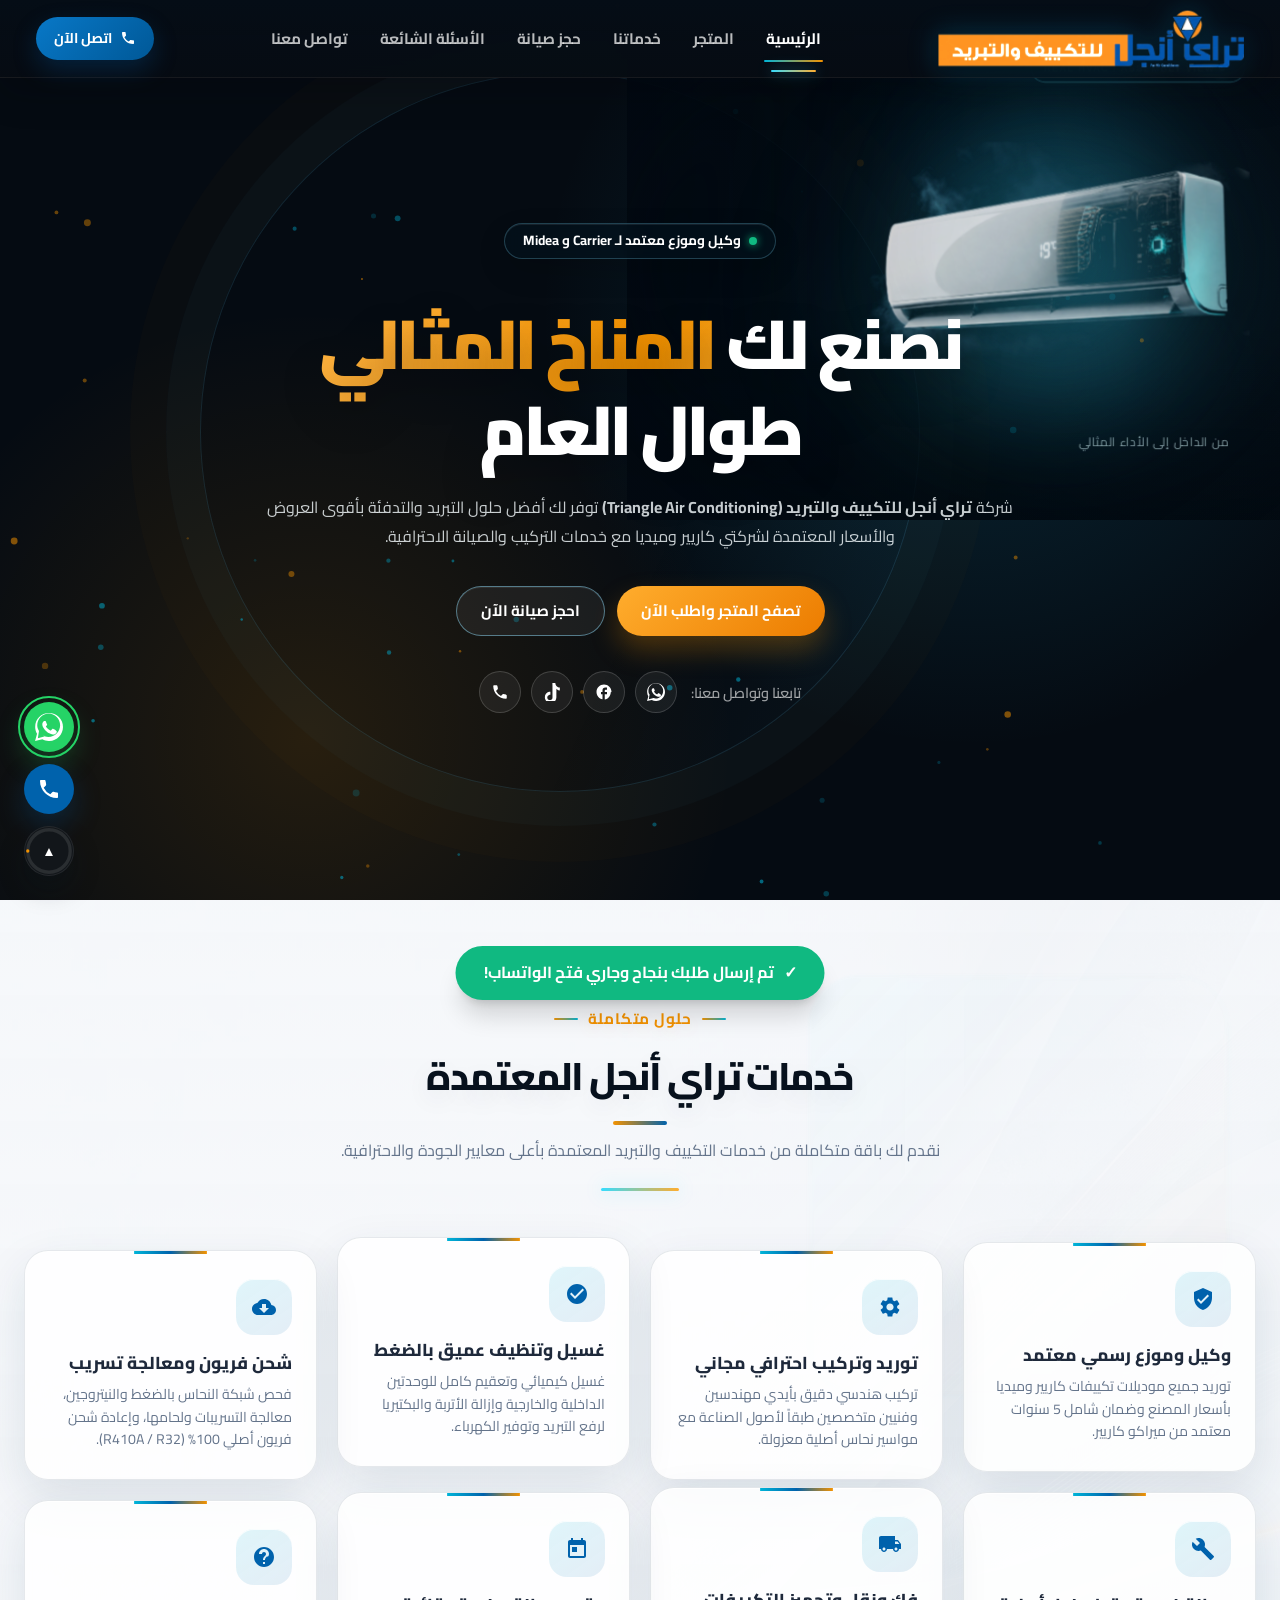
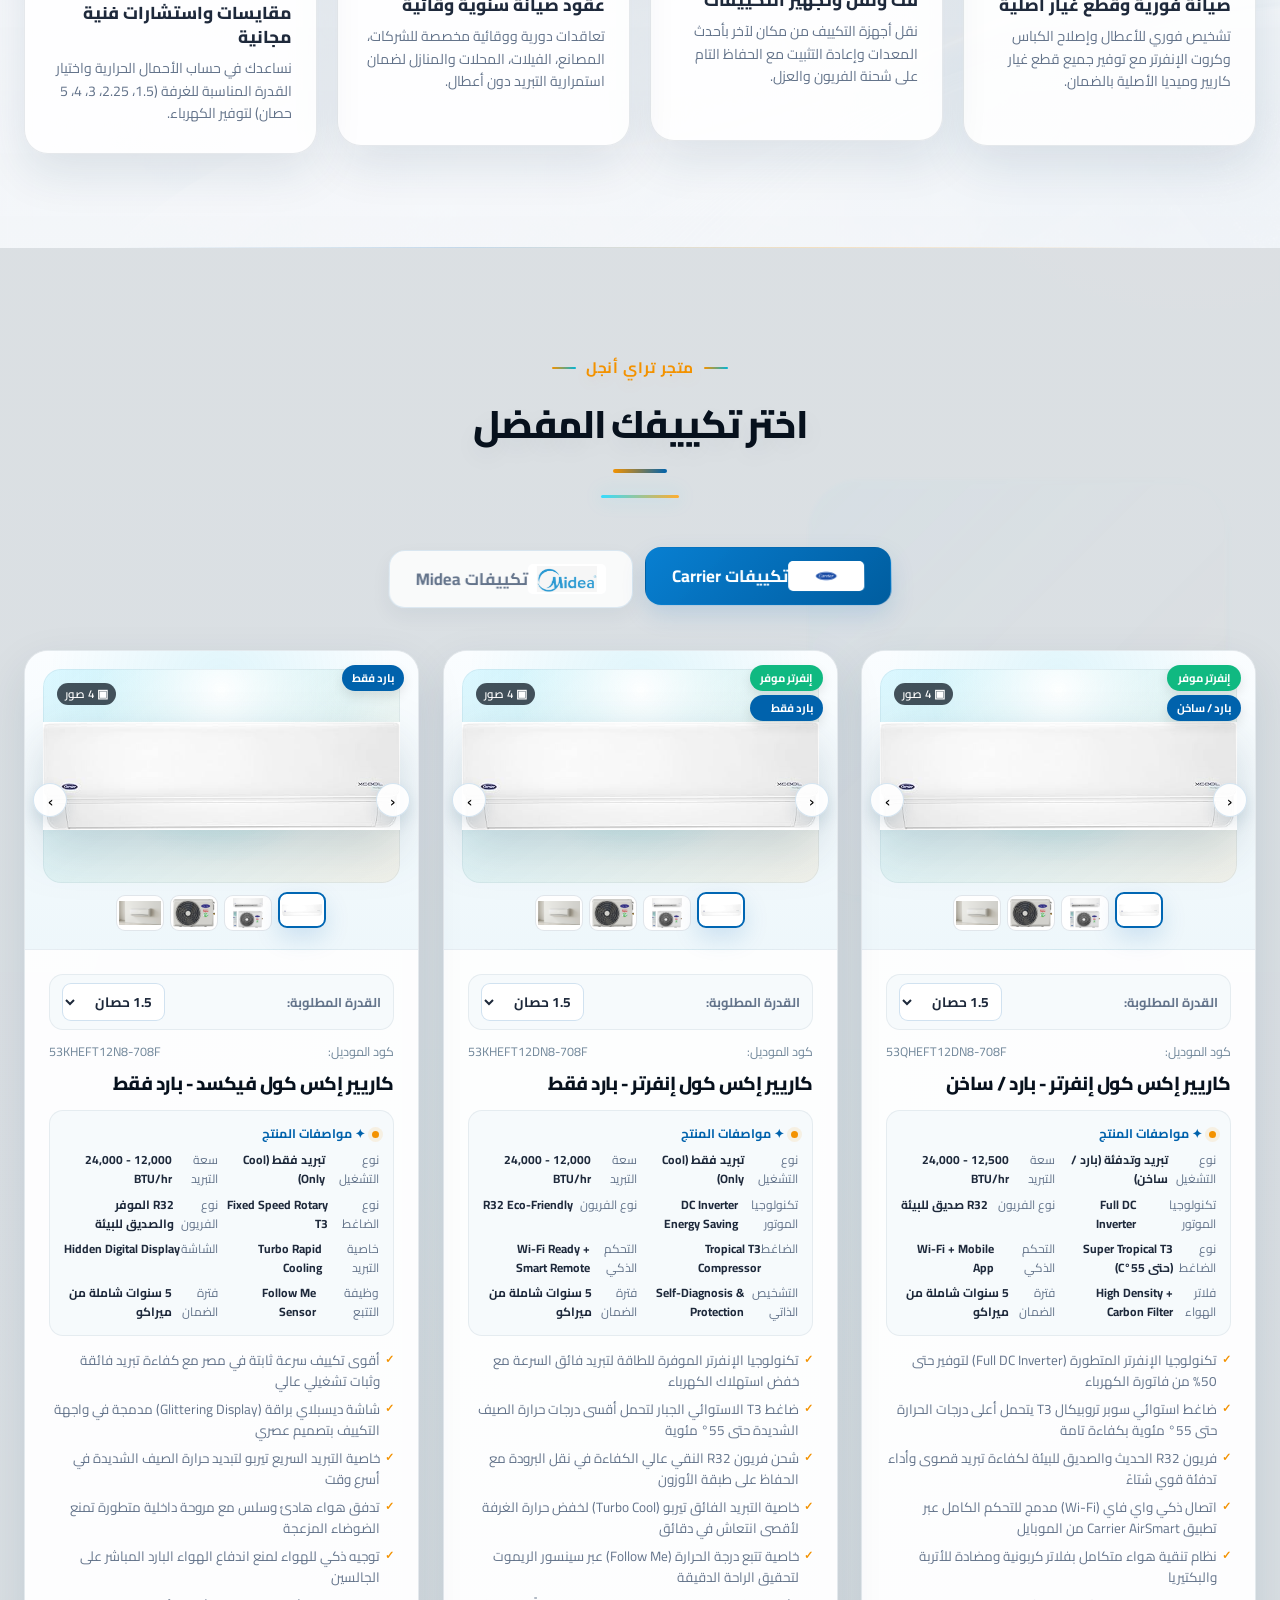
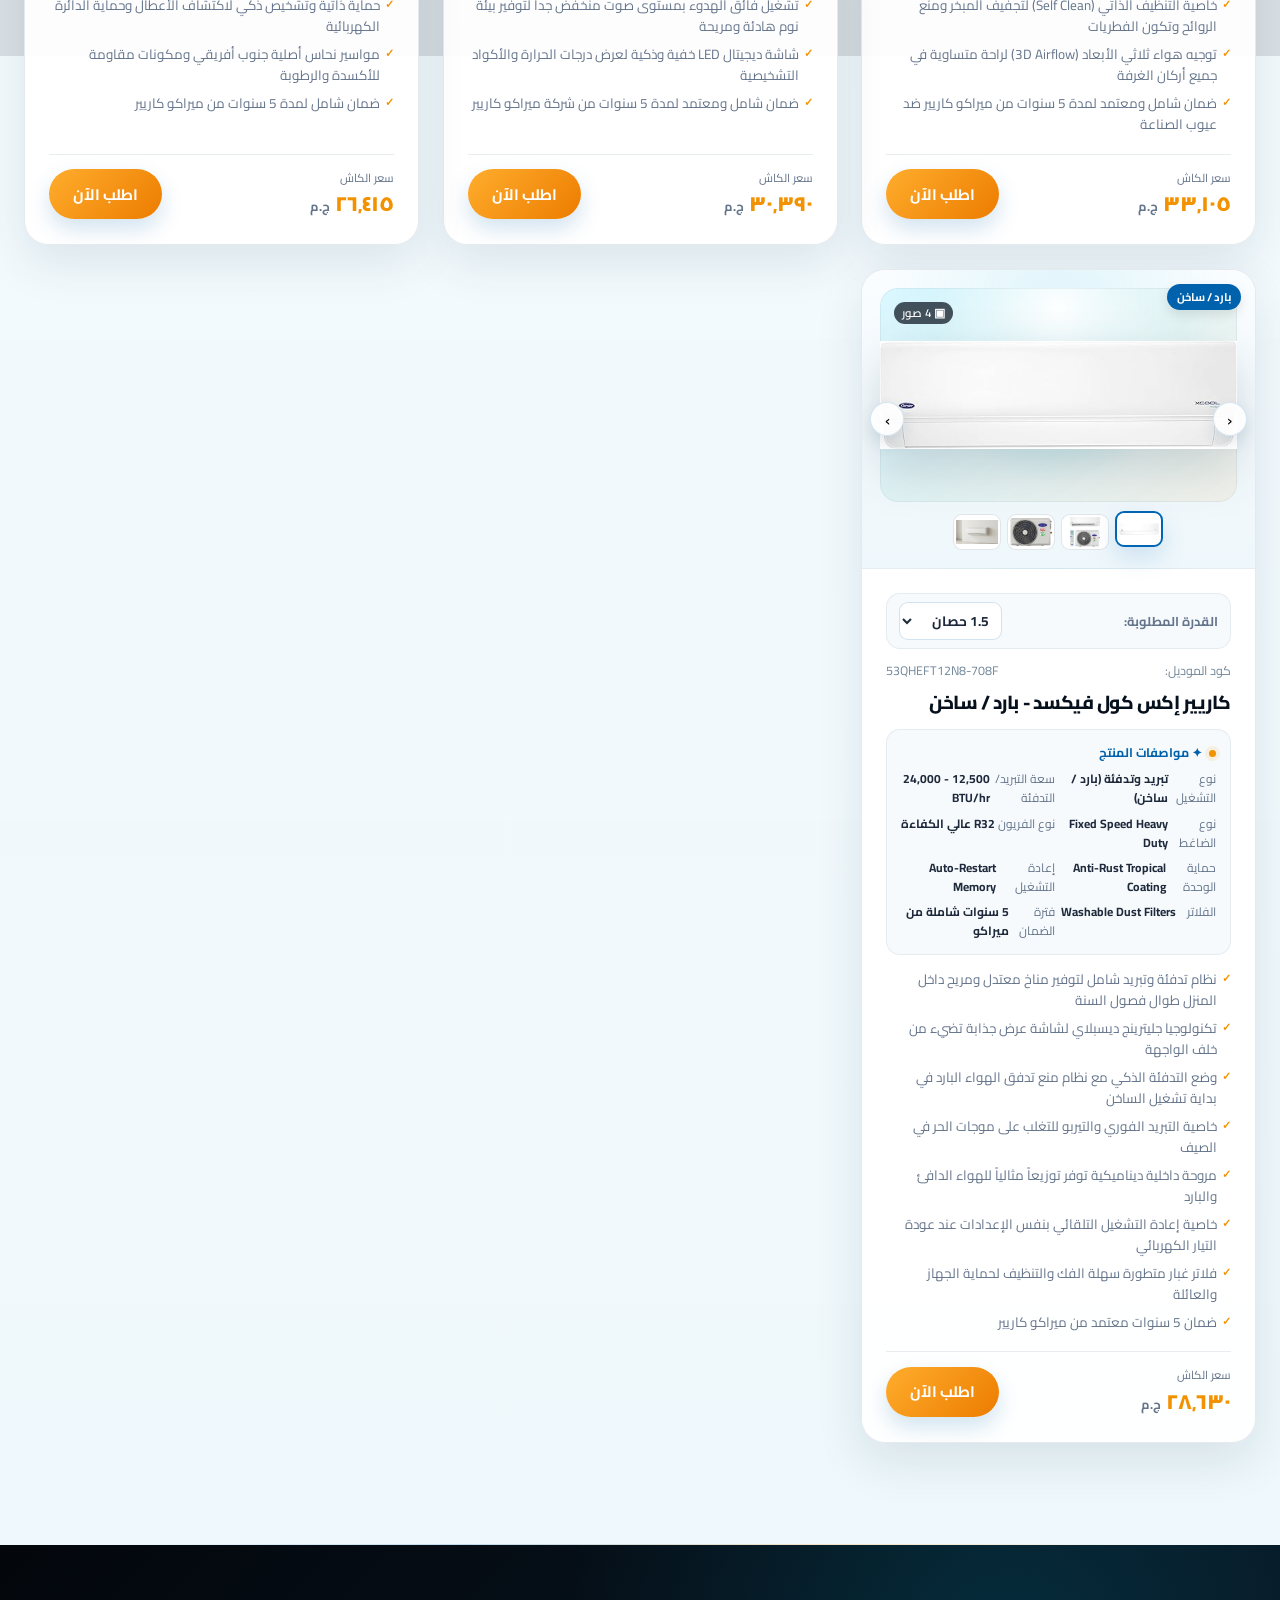
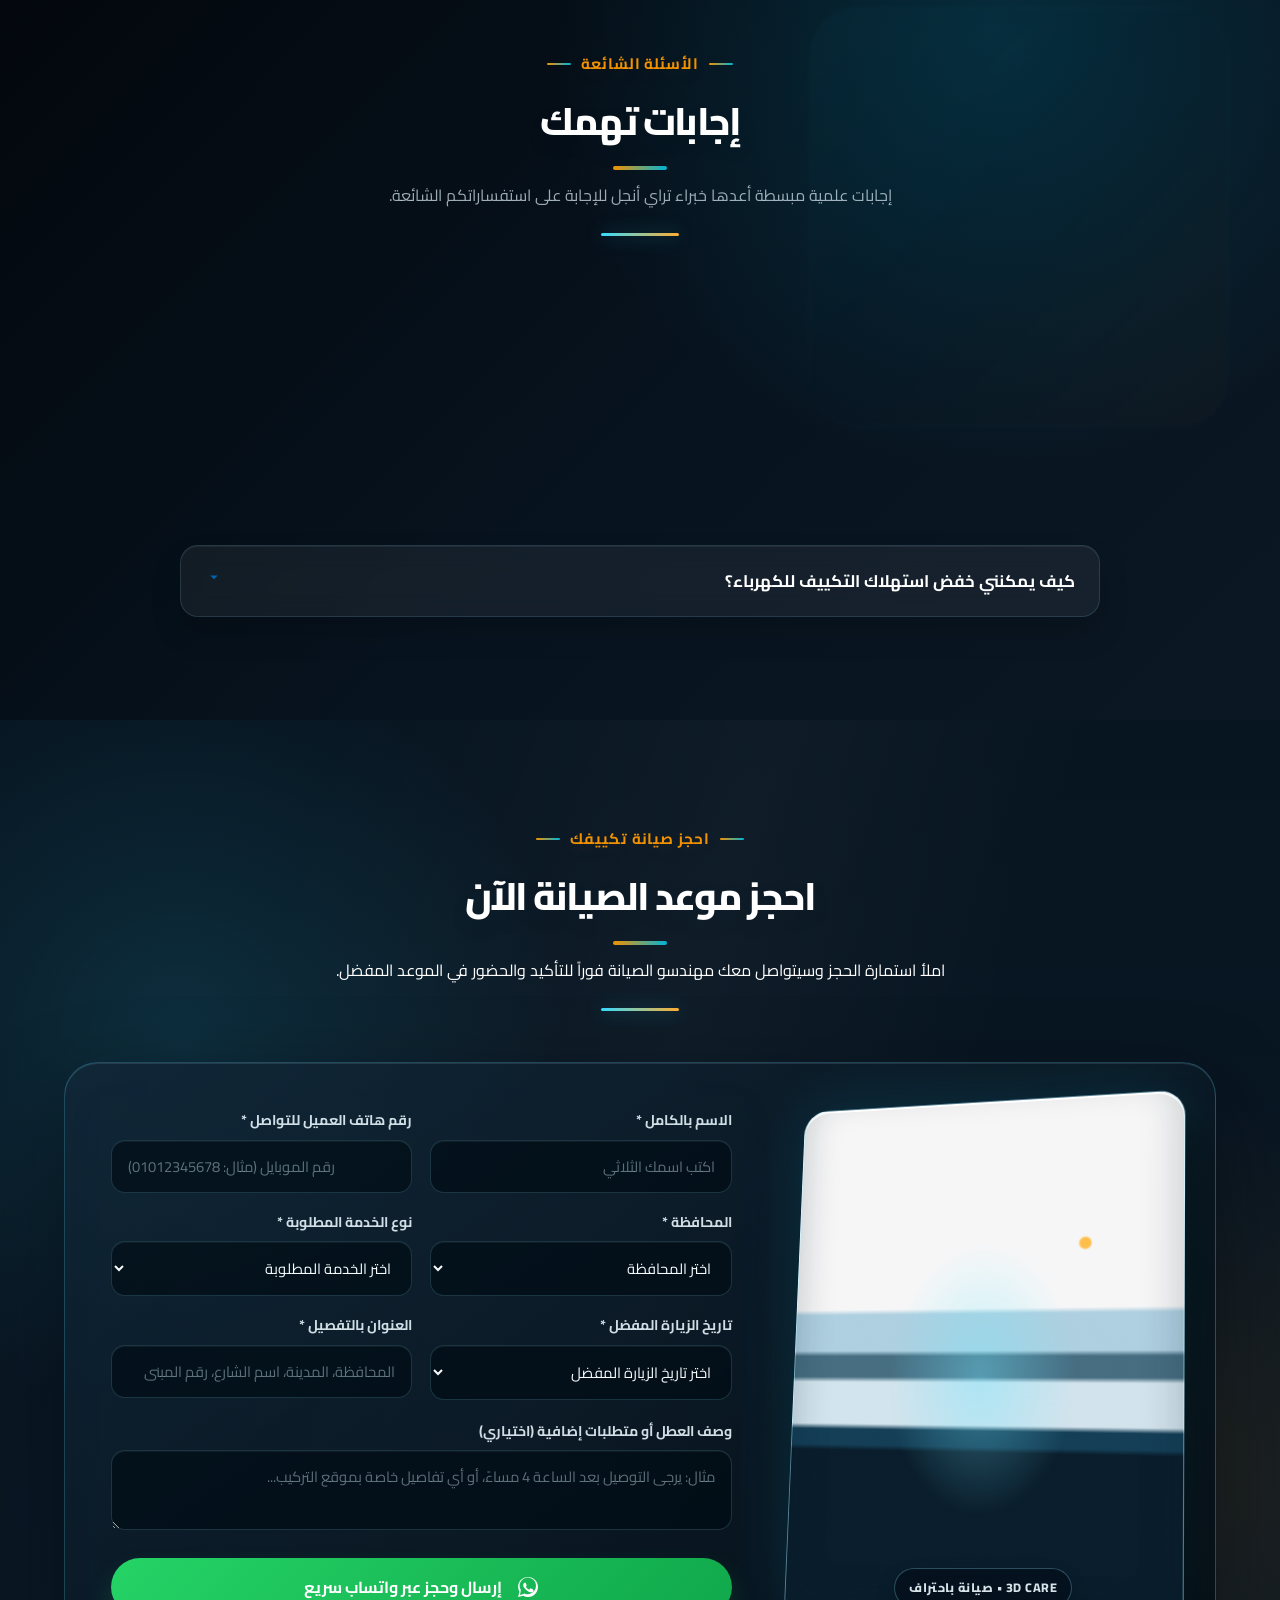
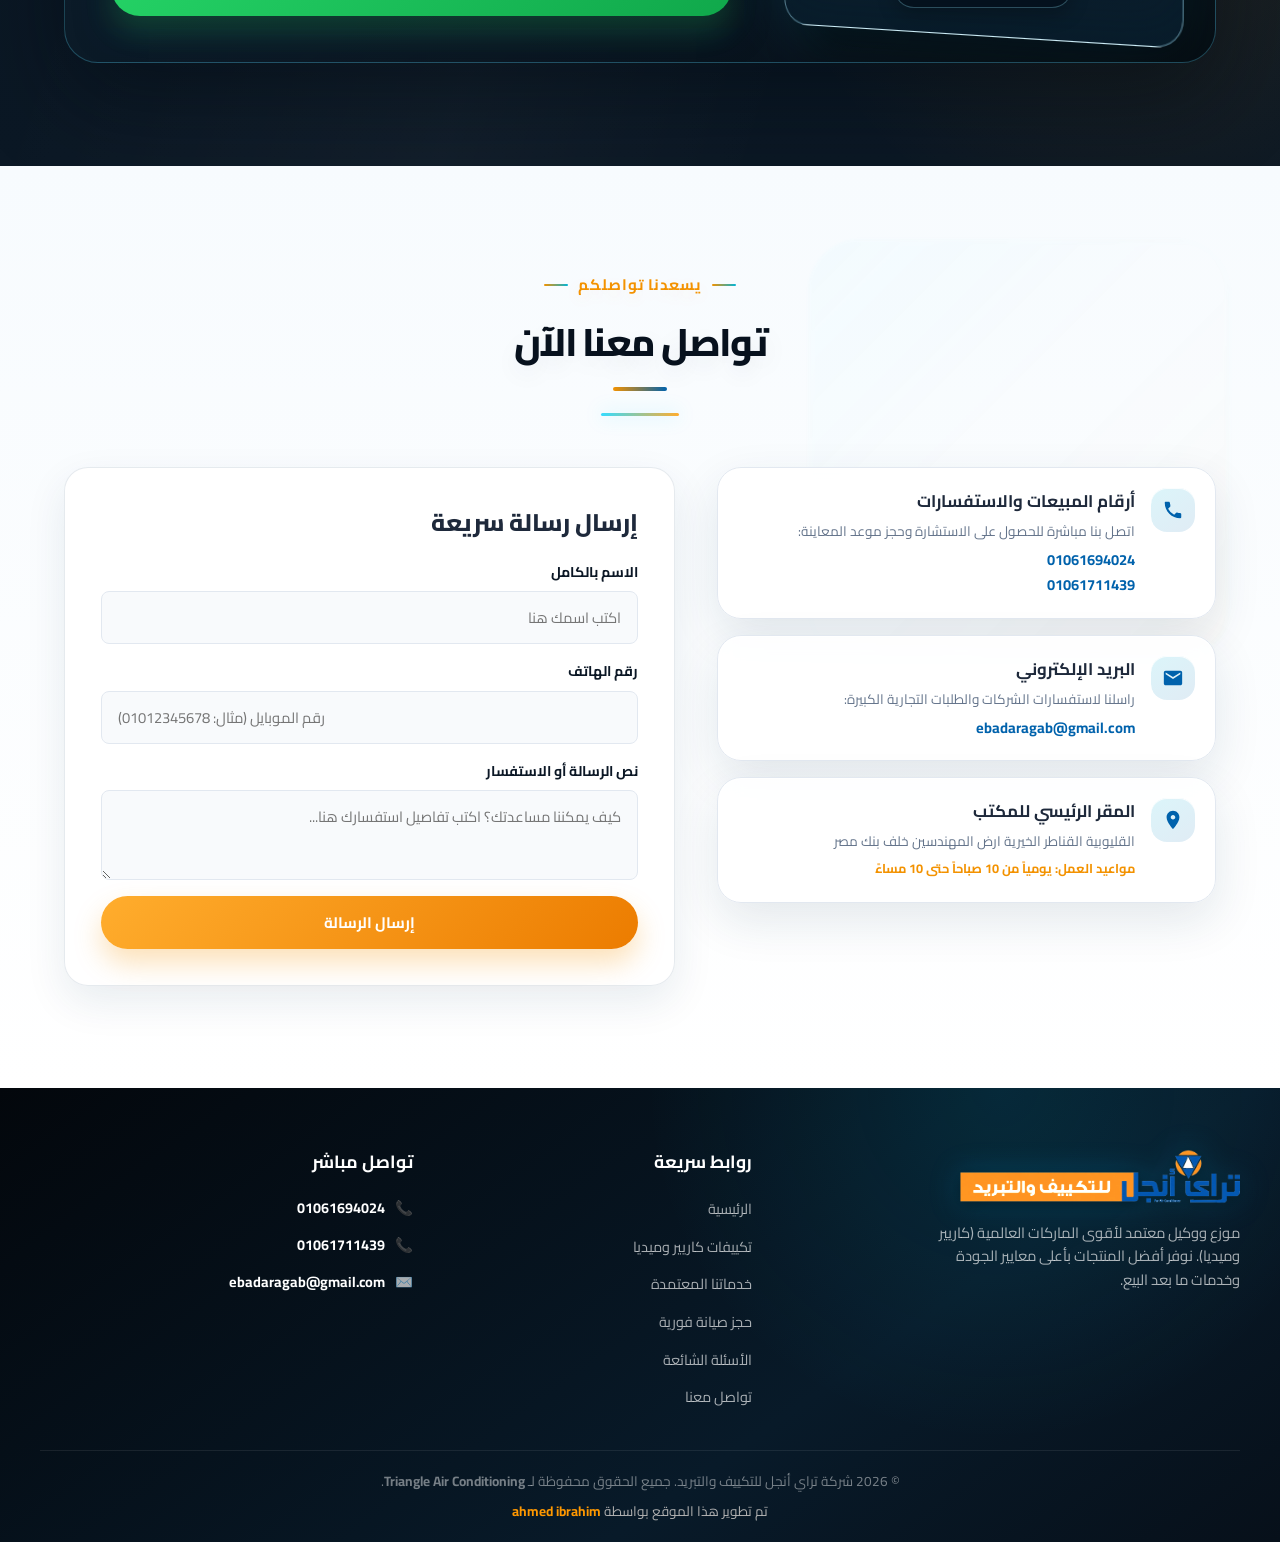
==== commit 03ba81d2: "Align HVAC component assembly sprites" ====
--- a/index.html
+++ b/index.html
@@ -6034,6 +6034,34 @@
   @media (max-width:700px) { .hero-reference-visual { inset:24% -35% 0 -6%; opacity:.54; } .hero-reference-chip { top:17%; right:8%; font-size:7px; } .hero-reference-caption { bottom:8%; right:10%; font-size:.62rem; } .hero-reference-stage::before { background:linear-gradient(90deg, rgba(3,11,19,.90), rgba(3,11,19,.42) 68%, rgba(3,11,19,.26)); } }
   @media (prefers-reduced-motion:reduce) { .hero-reference-stage, .hero-reference-chip i { animation:none !important; } .hero-reference-visual { transform:none !important; } .hero-reference-final, .hero-assembly-piece { transition:none; } }
 
+  /* Axis-locked, non-rectangular reference sprites for the corrected assembly. */
+  .hero-reference-stage.is-assembling .hero-reference-visual > img:first-child { opacity:.12; filter:saturate(.92) contrast(1.02) brightness(.74) blur(.25px); transition:opacity .9s ease, filter .9s ease; }
+  .hero-reference-stage.is-assembled .hero-reference-visual > img:first-child { opacity:0; }
+  .hero-assembly-pieces { position:absolute; inset:0; z-index:4; pointer-events:none; transform-style:preserve-3d; }
+  .hero-assembly-piece { position:absolute; display:block; inset:auto; right:auto; bottom:auto; left:var(--to-left); top:var(--to-top); width:var(--to-width); height:var(--to-height); object-fit:contain; object-position:center; opacity:0; mix-blend-mode:normal; filter:saturate(1.04) contrast(1.04) brightness(1.02) drop-shadow(0 16px 18px rgba(0,0,0,.42)); transform:translate3d(var(--from-x),var(--from-y),var(--from-z)) rotateZ(var(--from-r)) scale(.96); transform-origin:center; transition:transform 2.75s cubic-bezier(.2,.86,.22,1), opacity .42s ease; }
+  .hero-reference-stage.is-assembling .hero-assembly-piece { opacity:1; transform:translate3d(0,0,0) rotateZ(0deg) scale(1); }
+  .hero-reference-stage.is-assembled .hero-assembly-piece { opacity:0; transform:translate3d(0,0,0) rotateZ(0deg) scale(1); transition:opacity .38s ease; }
+  .hero-piece-shell { --to-left:32%; --to-top:26%; --to-width:28%; --to-height:24%; --from-x:126px; --from-y:-82px; --from-z:160px; --from-r:-6deg; }
+  .hero-piece-chassis { --to-left:39%; --to-top:27%; --to-width:30%; --to-height:22%; --from-x:-92px; --from-y:-62px; --from-z:130px; --from-r:4deg; }
+  .hero-piece-coil { --to-left:37%; --to-top:36%; --to-width:25%; --to-height:18%; --from-x:-120px; --from-y:84px; --from-z:110px; --from-r:-3deg; }
+  .hero-piece-blower { --to-left:64%; --to-top:30%; --to-width:16%; --to-height:24%; --from-x:120px; --from-y:-54px; --from-z:150px; --from-r:-8deg; }
+  .hero-piece-board { --to-left:60%; --to-top:44%; --to-width:14%; --to-height:17%; --from-x:-130px; --from-y:80px; --from-z:130px; --from-r:6deg; }
+  .hero-piece-airout { --to-left:31%; --to-top:45%; --to-width:39%; --to-height:17%; --from-x:-100px; --from-y:90px; --from-z:100px; --from-r:-5deg; }
+  .hero-piece-compressor { --to-left:68%; --to-top:49%; --to-width:14%; --to-height:20%; --from-x:130px; --from-y:80px; --from-z:120px; --from-r:-8deg; }
+  @media (max-width:700px) { .hero-assembly-piece { filter:brightness(1.04) drop-shadow(0 10px 12px rgba(0,0,0,.35)); } }
+  /* Preloader uses the same transparent component sprites; no full rectangular source image. */
+  .reference-source { display:none !important; }
+  .reference-assembly-sprites { position:absolute; inset:0; z-index:3; transform-style:preserve-3d; pointer-events:none; }
+  .reference-assembly-sprite { position:absolute; display:block; object-fit:contain; object-position:center; opacity:0; filter:saturate(1.06) contrast(1.06) brightness(1.02) drop-shadow(0 14px 22px rgba(0,0,0,.42)); transform:translate3d(var(--ref-x),var(--ref-y),var(--ref-z)) rotateZ(var(--ref-r)) scale(.94); transform-origin:center; animation:referenceSpriteAssemble 4.25s var(--ref-delay) cubic-bezier(.16,1,.3,1) both; }
+  .ref-shell { left:18%; top:24%; width:30%; height:24%; --ref-x:-92px; --ref-y:-36px; --ref-z:160px; --ref-r:-5deg; --ref-delay:.08s; }
+  .ref-chassis { left:34%; top:23%; width:27%; height:24%; --ref-x:52px; --ref-y:-46px; --ref-z:128px; --ref-r:4deg; --ref-delay:.18s; }
+  .ref-coil { left:25%; top:43%; width:28%; height:19%; --ref-x:-84px; --ref-y:62px; --ref-z:118px; --ref-r:-3deg; --ref-delay:.28s; }
+  .ref-blower { left:61%; top:25%; width:18%; height:27%; --ref-x:112px; --ref-y:-50px; --ref-z:148px; --ref-r:-7deg; --ref-delay:.38s; }
+  .ref-board { left:55%; top:54%; width:17%; height:16%; --ref-x:-106px; --ref-y:72px; --ref-z:135px; --ref-r:7deg; --ref-delay:.48s; }
+  .ref-outlet { left:16%; top:57%; width:35%; height:18%; --ref-x:-96px; --ref-y:92px; --ref-z:102px; --ref-r:-4deg; --ref-delay:.58s; }
+  .ref-compressor { left:49%; top:58%; width:14%; height:22%; --ref-x:126px; --ref-y:84px; --ref-z:122px; --ref-r:-8deg; --ref-delay:.68s; }
+  @keyframes referenceSpriteAssemble { 0% { opacity:0; } 14% { opacity:.98; } 100% { opacity:.98; transform:translate3d(0,0,0) rotateZ(0deg) scale(1); } }
+  @media (max-width:700px) { .reference-assembly-sprite { filter:brightness(1.03) drop-shadow(0 8px 14px rgba(0,0,0,.34)); } }
   </style>
   <link rel="preconnect" href="https://fonts.googleapis.com">
   <link rel="preconnect" href="https://fonts.gstatic.com" crossorigin>
@@ -6056,7 +6084,15 @@
     </div>
     <div class="reference-viewer" aria-label="عرض تفاعلي لأجزاء تكييف هواء واقعية">
       <div class="reference-visual">
-        <img class="reference-source" src="assets/ac_exploded_3d_reference.jpg" alt="تكييف هواء مفكك مع أجزائه الداخلية" />
+        <div class="reference-assembly-sprites" aria-hidden="true">
+          <img class="reference-assembly-sprite ref-shell" src="assets/hvac-parts/front-shell.png" alt="" />
+          <img class="reference-assembly-sprite ref-chassis" src="assets/hvac-parts/main-chassis.png" alt="" />
+          <img class="reference-assembly-sprite ref-coil" src="assets/hvac-parts/heat-exchanger.png" alt="" />
+          <img class="reference-assembly-sprite ref-blower" src="assets/hvac-parts/cross-flow-blower.png" alt="" />
+          <img class="reference-assembly-sprite ref-board" src="assets/hvac-parts/inverter-pcb.png" alt="" />
+          <img class="reference-assembly-sprite ref-outlet" src="assets/hvac-parts/air-outlet.png" alt="" />
+          <img class="reference-assembly-sprite ref-compressor" src="assets/hvac-parts/compressor.png" alt="" />
+        </div>
         <span class="reference-scan" aria-hidden="true"></span>
         <span class="reference-ring reference-ring-one" aria-hidden="true"></span>
         <span class="reference-ring reference-ring-two" aria-hidden="true"></span>
@@ -6126,11 +6162,13 @@
         <img src="assets/ac_exploded_3d_reference.jpg" alt="منظومة تكييف هواء واقعية بأجزائها الداخلية" />
         <img class="hero-reference-final" src="assets/ac_assembled_hero_cutout.png" alt="الوحدة الكاملة بعد تجميع مكونات التكييف" />
         <div class="hero-assembly-pieces" aria-hidden="true">
-          <span class="hero-assembly-piece hero-piece-shell"></span>
-          <span class="hero-assembly-piece hero-piece-coil"></span>
-          <span class="hero-assembly-piece hero-piece-blower"></span>
-          <span class="hero-assembly-piece hero-piece-board"></span>
-          <span class="hero-assembly-piece hero-piece-compressor"></span>
+          <img class="hero-assembly-piece hero-piece-shell" src="assets/hvac-parts/front-shell.png" alt="" />
+          <img class="hero-assembly-piece hero-piece-chassis" src="assets/hvac-parts/main-chassis.png" alt="" />
+          <img class="hero-assembly-piece hero-piece-coil" src="assets/hvac-parts/heat-exchanger.png" alt="" />
+          <img class="hero-assembly-piece hero-piece-blower" src="assets/hvac-parts/cross-flow-blower.png" alt="" />
+          <img class="hero-assembly-piece hero-piece-board" src="assets/hvac-parts/inverter-pcb.png" alt="" />
+          <img class="hero-assembly-piece hero-piece-airout" src="assets/hvac-parts/air-outlet.png" alt="" />
+          <img class="hero-assembly-piece hero-piece-compressor" src="assets/hvac-parts/compressor.png" alt="" />
         </div>
         <span class="hero-reference-scan" aria-hidden="true"></span>
       </div>
@@ -7949,7 +7987,7 @@
       const run = () => {
         if (reduced) { stage.classList.add('is-assembled'); return; }
         stage.classList.add('is-assembling');
-        window.setTimeout(() => stage.classList.add('is-assembled'), 1850);
+        window.setTimeout(() => stage.classList.add('is-assembled'), 3000);
       };
       if (preloader) {
         preloader.addEventListener('transitionend', run, { once: true });
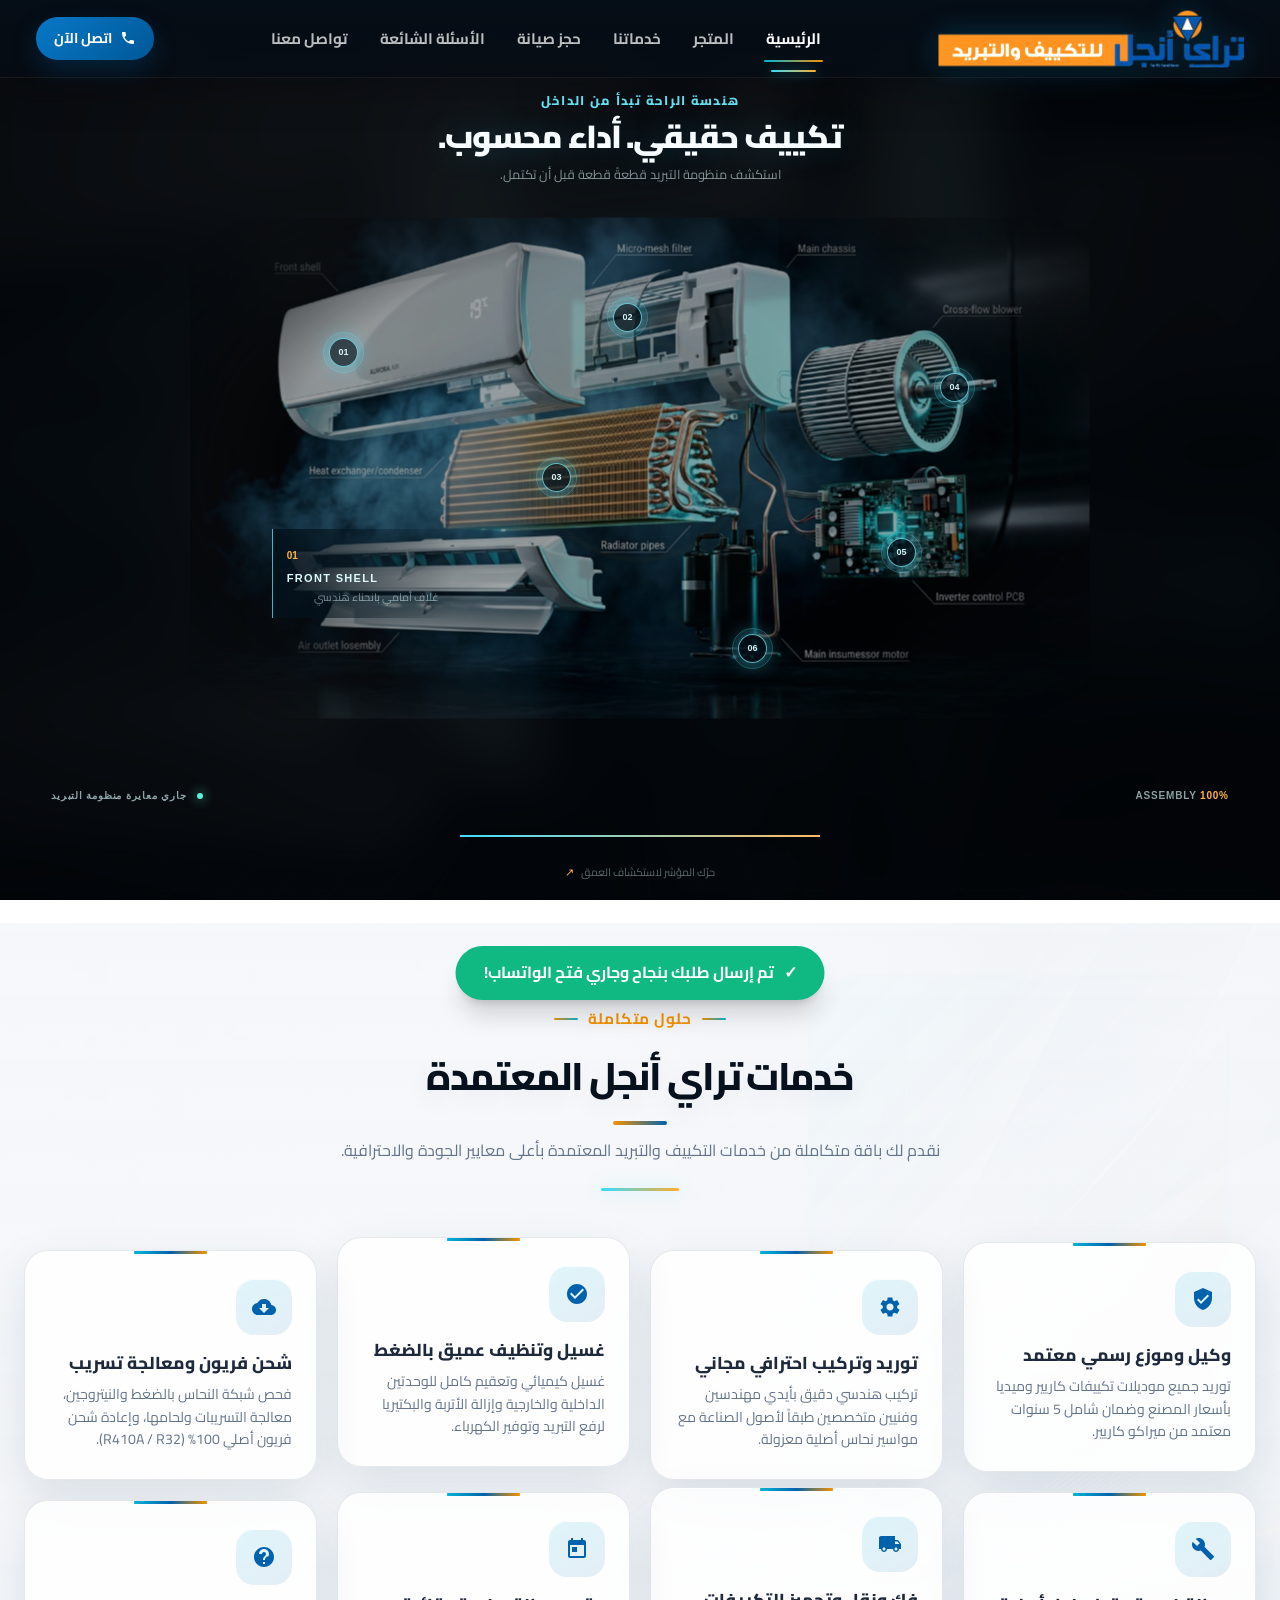
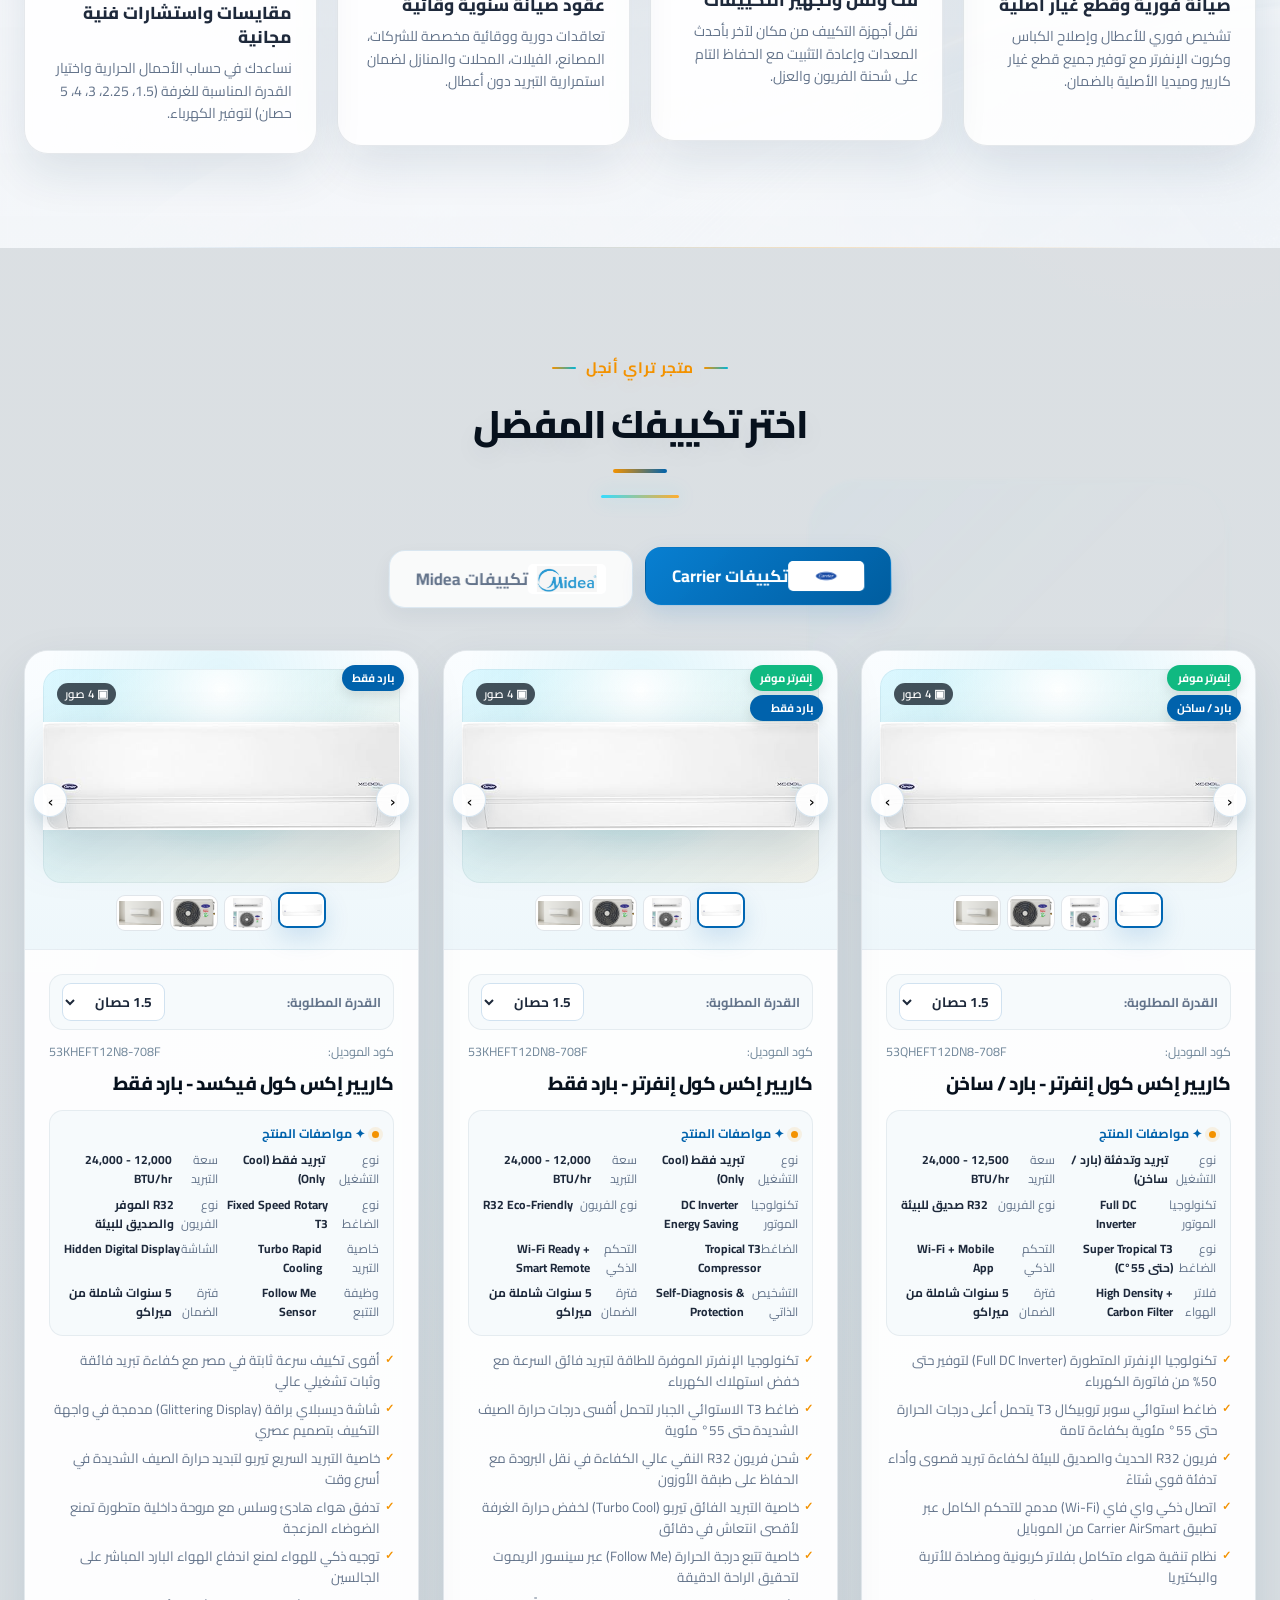
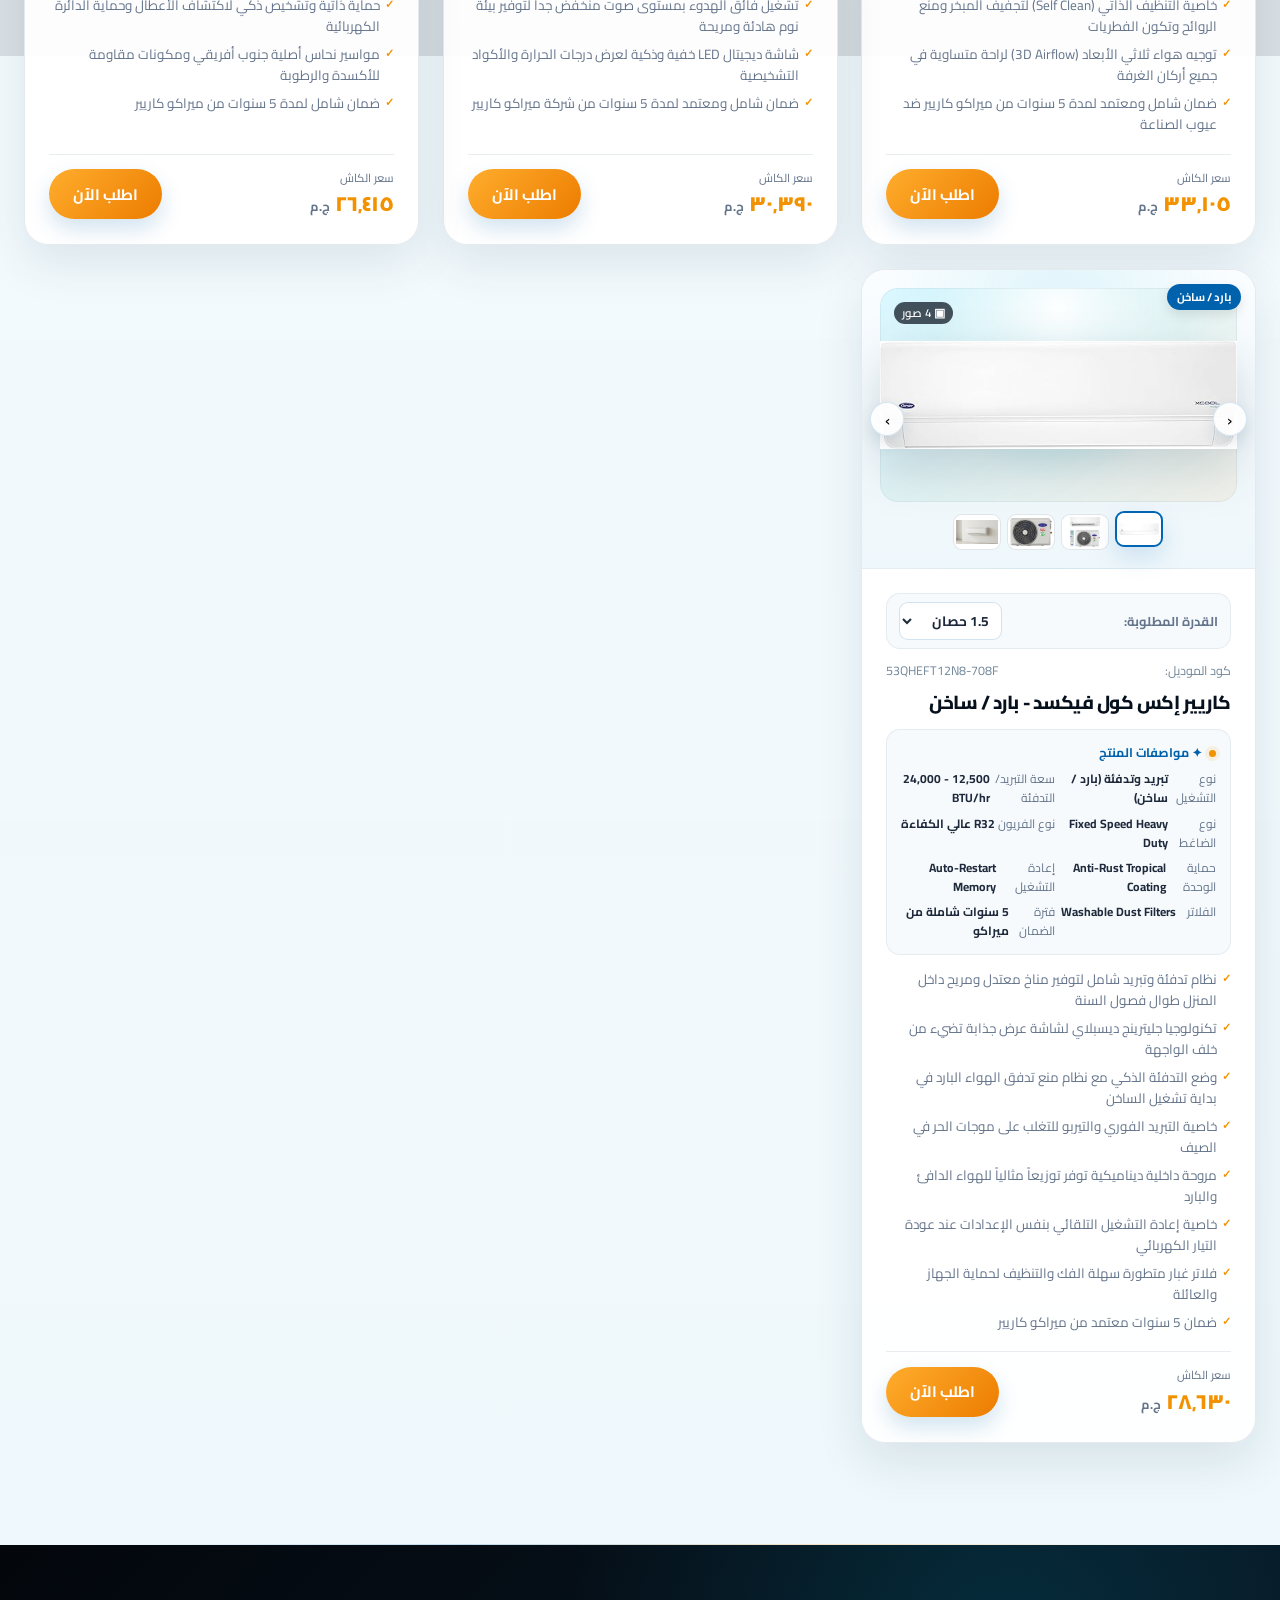
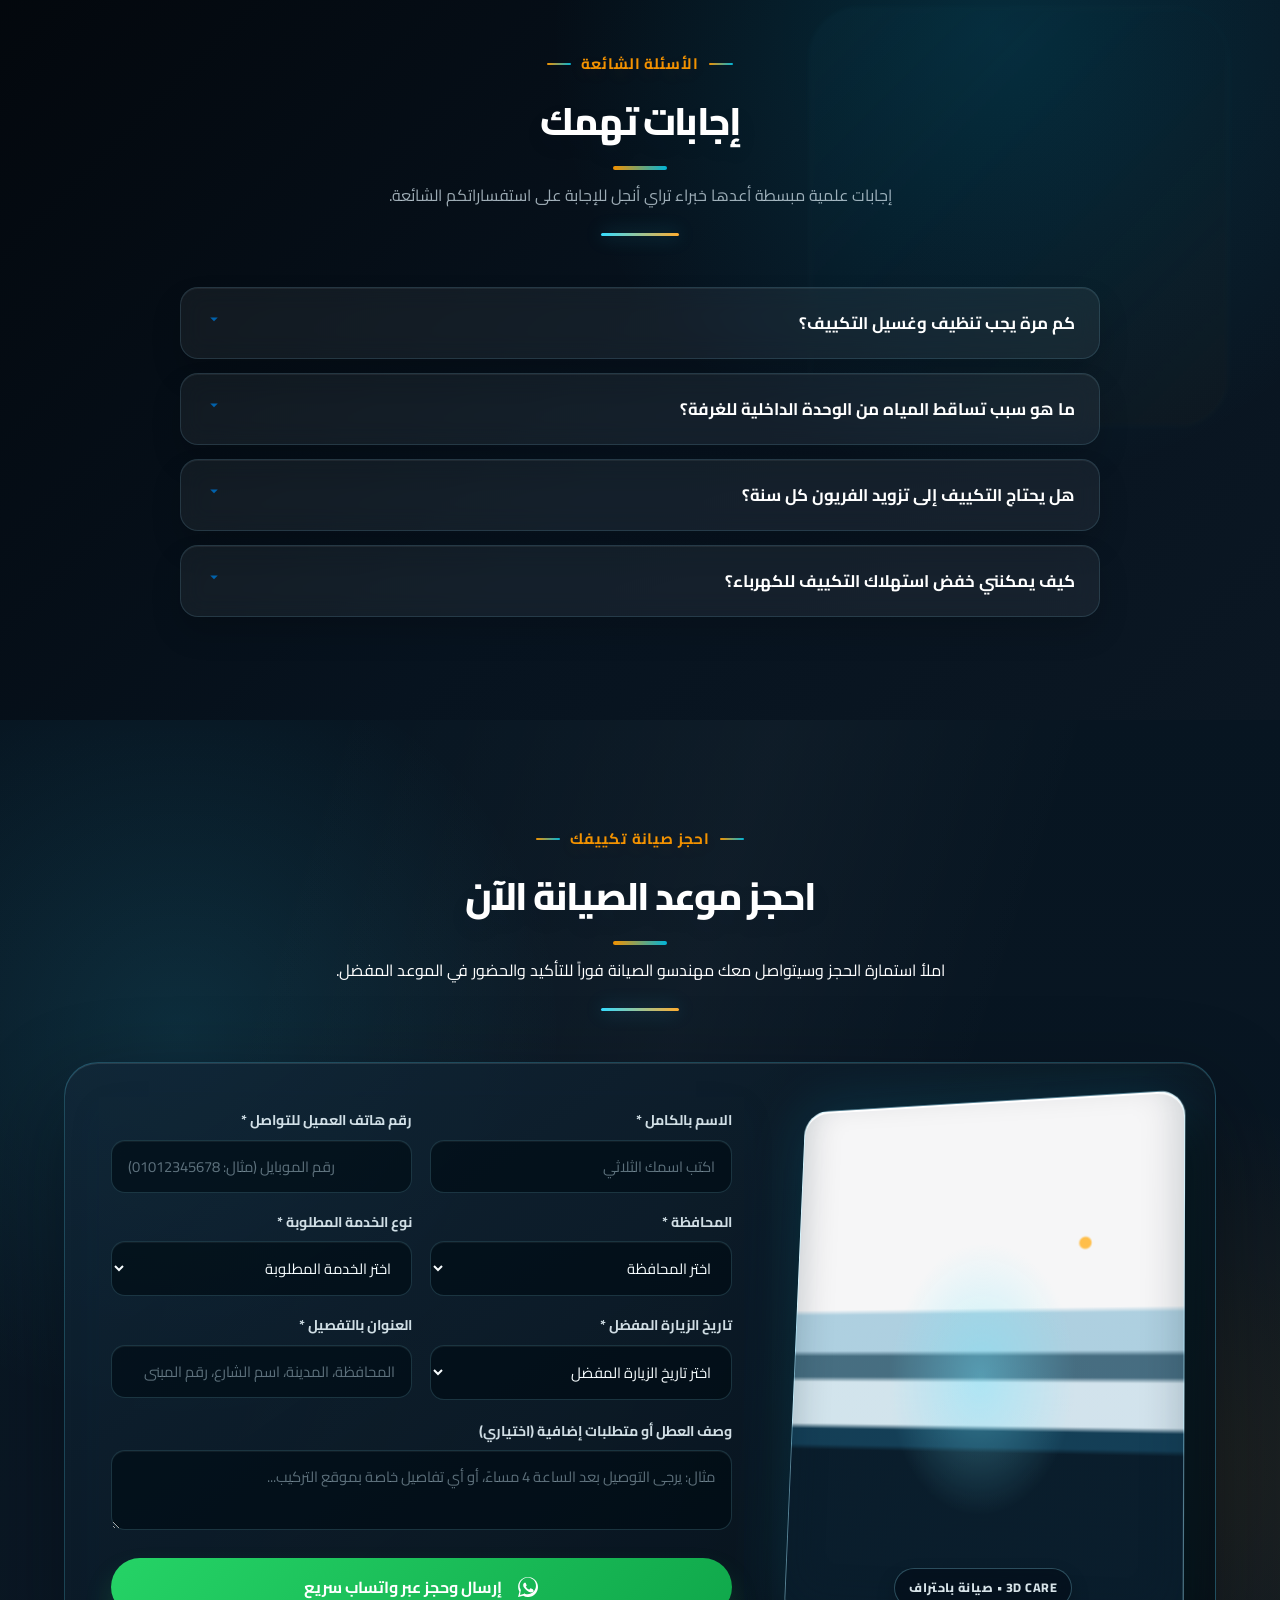
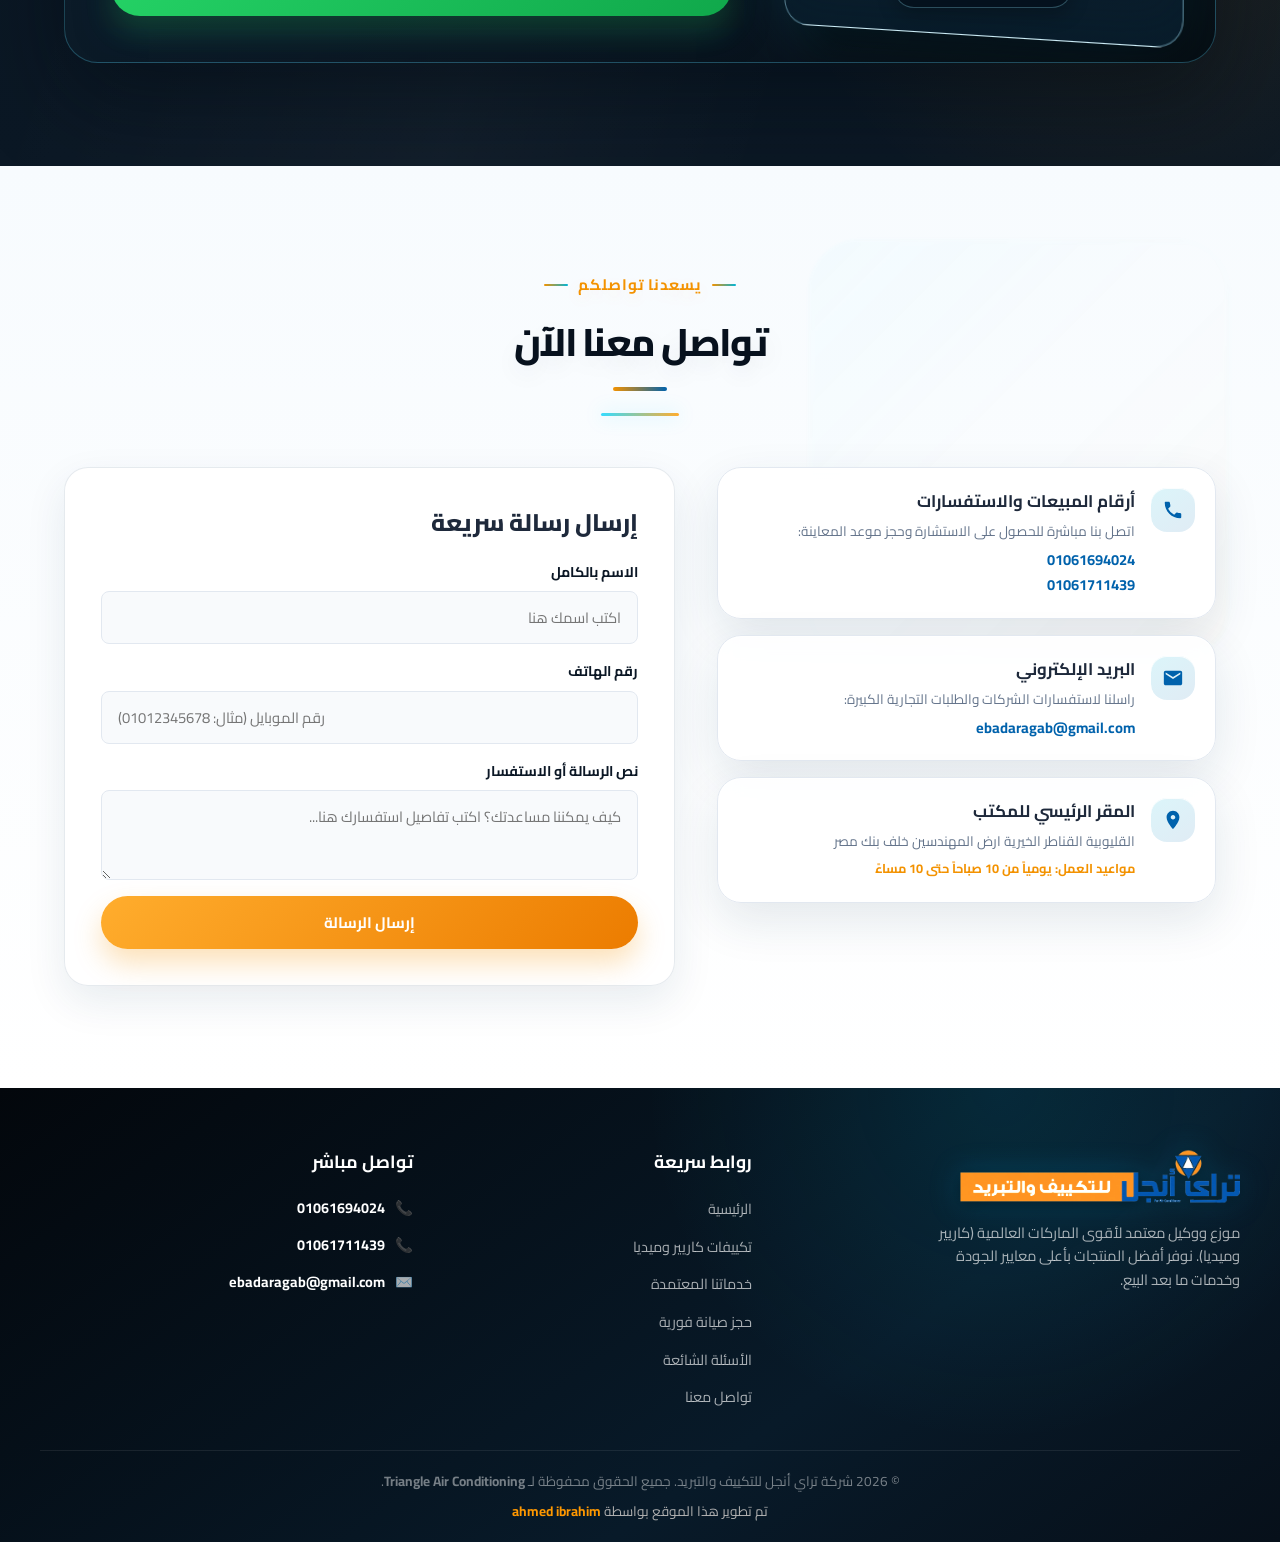
==== commit 2bd0bb19: "Replace rough HVAC sprites with cohesive scene" ====
--- a/index.html
+++ b/index.html
@@ -6049,19 +6049,14 @@
   .hero-piece-airout { --to-left:31%; --to-top:45%; --to-width:39%; --to-height:17%; --from-x:-100px; --from-y:90px; --from-z:100px; --from-r:-5deg; }
   .hero-piece-compressor { --to-left:68%; --to-top:49%; --to-width:14%; --to-height:20%; --from-x:130px; --from-y:80px; --from-z:120px; --from-r:-8deg; }
   @media (max-width:700px) { .hero-assembly-piece { filter:brightness(1.04) drop-shadow(0 10px 12px rgba(0,0,0,.35)); } }
-  /* Preloader uses the same transparent component sprites; no full rectangular source image. */
-  .reference-source { display:none !important; }
-  .reference-assembly-sprites { position:absolute; inset:0; z-index:3; transform-style:preserve-3d; pointer-events:none; }
-  .reference-assembly-sprite { position:absolute; display:block; object-fit:contain; object-position:center; opacity:0; filter:saturate(1.06) contrast(1.06) brightness(1.02) drop-shadow(0 14px 22px rgba(0,0,0,.42)); transform:translate3d(var(--ref-x),var(--ref-y),var(--ref-z)) rotateZ(var(--ref-r)) scale(.94); transform-origin:center; animation:referenceSpriteAssemble 4.25s var(--ref-delay) cubic-bezier(.16,1,.3,1) both; }
-  .ref-shell { left:18%; top:24%; width:30%; height:24%; --ref-x:-92px; --ref-y:-36px; --ref-z:160px; --ref-r:-5deg; --ref-delay:.08s; }
-  .ref-chassis { left:34%; top:23%; width:27%; height:24%; --ref-x:52px; --ref-y:-46px; --ref-z:128px; --ref-r:4deg; --ref-delay:.18s; }
-  .ref-coil { left:25%; top:43%; width:28%; height:19%; --ref-x:-84px; --ref-y:62px; --ref-z:118px; --ref-r:-3deg; --ref-delay:.28s; }
-  .ref-blower { left:61%; top:25%; width:18%; height:27%; --ref-x:112px; --ref-y:-50px; --ref-z:148px; --ref-r:-7deg; --ref-delay:.38s; }
-  .ref-board { left:55%; top:54%; width:17%; height:16%; --ref-x:-106px; --ref-y:72px; --ref-z:135px; --ref-r:7deg; --ref-delay:.48s; }
-  .ref-outlet { left:16%; top:57%; width:35%; height:18%; --ref-x:-96px; --ref-y:92px; --ref-z:102px; --ref-r:-4deg; --ref-delay:.58s; }
-  .ref-compressor { left:49%; top:58%; width:14%; height:22%; --ref-x:126px; --ref-y:84px; --ref-z:122px; --ref-r:-8deg; --ref-delay:.68s; }
-  @keyframes referenceSpriteAssemble { 0% { opacity:0; } 14% { opacity:.98; } 100% { opacity:.98; transform:translate3d(0,0,0) rotateZ(0deg) scale(1); } }
-  @media (max-width:700px) { .reference-assembly-sprite { filter:brightness(1.03) drop-shadow(0 8px 14px rgba(0,0,0,.34)); } }
+  /* Cohesive reference scene: one real source, feathered into the page instead of exposed as a card. */
+  .reference-assembly-sprites, .hero-assembly-pieces { display:none !important; }
+  .reference-visual { overflow:visible; }
+  .reference-source { display:block !important; opacity:0; mix-blend-mode:screen; filter:saturate(.94) contrast(1.08) brightness(.88) drop-shadow(0 22px 40px rgba(54,202,255,.16)); -webkit-mask-image:radial-gradient(ellipse 68% 70% at 51% 49%, #000 40%, rgba(0,0,0,.92) 60%, rgba(0,0,0,.42) 76%, transparent 96%); mask-image:radial-gradient(ellipse 68% 70% at 51% 49%, #000 40%, rgba(0,0,0,.92) 60%, rgba(0,0,0,.42) 76%, transparent 96%); animation:cohesiveReferenceIn 4.8s cubic-bezier(.16,1,.3,1) both; }
+  @keyframes cohesiveReferenceIn { 0% { opacity:0; transform:scale(1.08) translate3d(0,18px,0); filter:saturate(.72) contrast(1.02) brightness(.54) blur(4px); } 18% { opacity:.92; } 70% { opacity:.78; } 100% { opacity:.72; transform:scale(1.01) translate3d(0,0,0); filter:saturate(.94) contrast(1.08) brightness(.88) blur(0); } }
+  .hero-reference-visual > img:first-child { -webkit-mask-image:radial-gradient(ellipse 70% 75% at 50% 48%, #000 38%, rgba(0,0,0,.9) 62%, rgba(0,0,0,.32) 82%, transparent 100%); mask-image:radial-gradient(ellipse 70% 75% at 50% 48%, #000 38%, rgba(0,0,0,.9) 62%, rgba(0,0,0,.32) 82%, transparent 100%); mix-blend-mode:screen; }
+  .hero-reference-final { opacity:.95 !important; }
+  @media (max-width:700px) { .reference-source { filter:saturate(.9) contrast(1.04) brightness(.82); } }
   </style>
   <link rel="preconnect" href="https://fonts.googleapis.com">
   <link rel="preconnect" href="https://fonts.gstatic.com" crossorigin>
@@ -6084,15 +6079,7 @@
     </div>
     <div class="reference-viewer" aria-label="عرض تفاعلي لأجزاء تكييف هواء واقعية">
       <div class="reference-visual">
-        <div class="reference-assembly-sprites" aria-hidden="true">
-          <img class="reference-assembly-sprite ref-shell" src="assets/hvac-parts/front-shell.png" alt="" />
-          <img class="reference-assembly-sprite ref-chassis" src="assets/hvac-parts/main-chassis.png" alt="" />
-          <img class="reference-assembly-sprite ref-coil" src="assets/hvac-parts/heat-exchanger.png" alt="" />
-          <img class="reference-assembly-sprite ref-blower" src="assets/hvac-parts/cross-flow-blower.png" alt="" />
-          <img class="reference-assembly-sprite ref-board" src="assets/hvac-parts/inverter-pcb.png" alt="" />
-          <img class="reference-assembly-sprite ref-outlet" src="assets/hvac-parts/air-outlet.png" alt="" />
-          <img class="reference-assembly-sprite ref-compressor" src="assets/hvac-parts/compressor.png" alt="" />
-        </div>
+        <img class="reference-source" src="assets/ac_exploded_3d_reference.jpg" alt="تكييف هواء مفكك مع أجزائه الداخلية" />
         <span class="reference-scan" aria-hidden="true"></span>
         <span class="reference-ring reference-ring-one" aria-hidden="true"></span>
         <span class="reference-ring reference-ring-two" aria-hidden="true"></span>
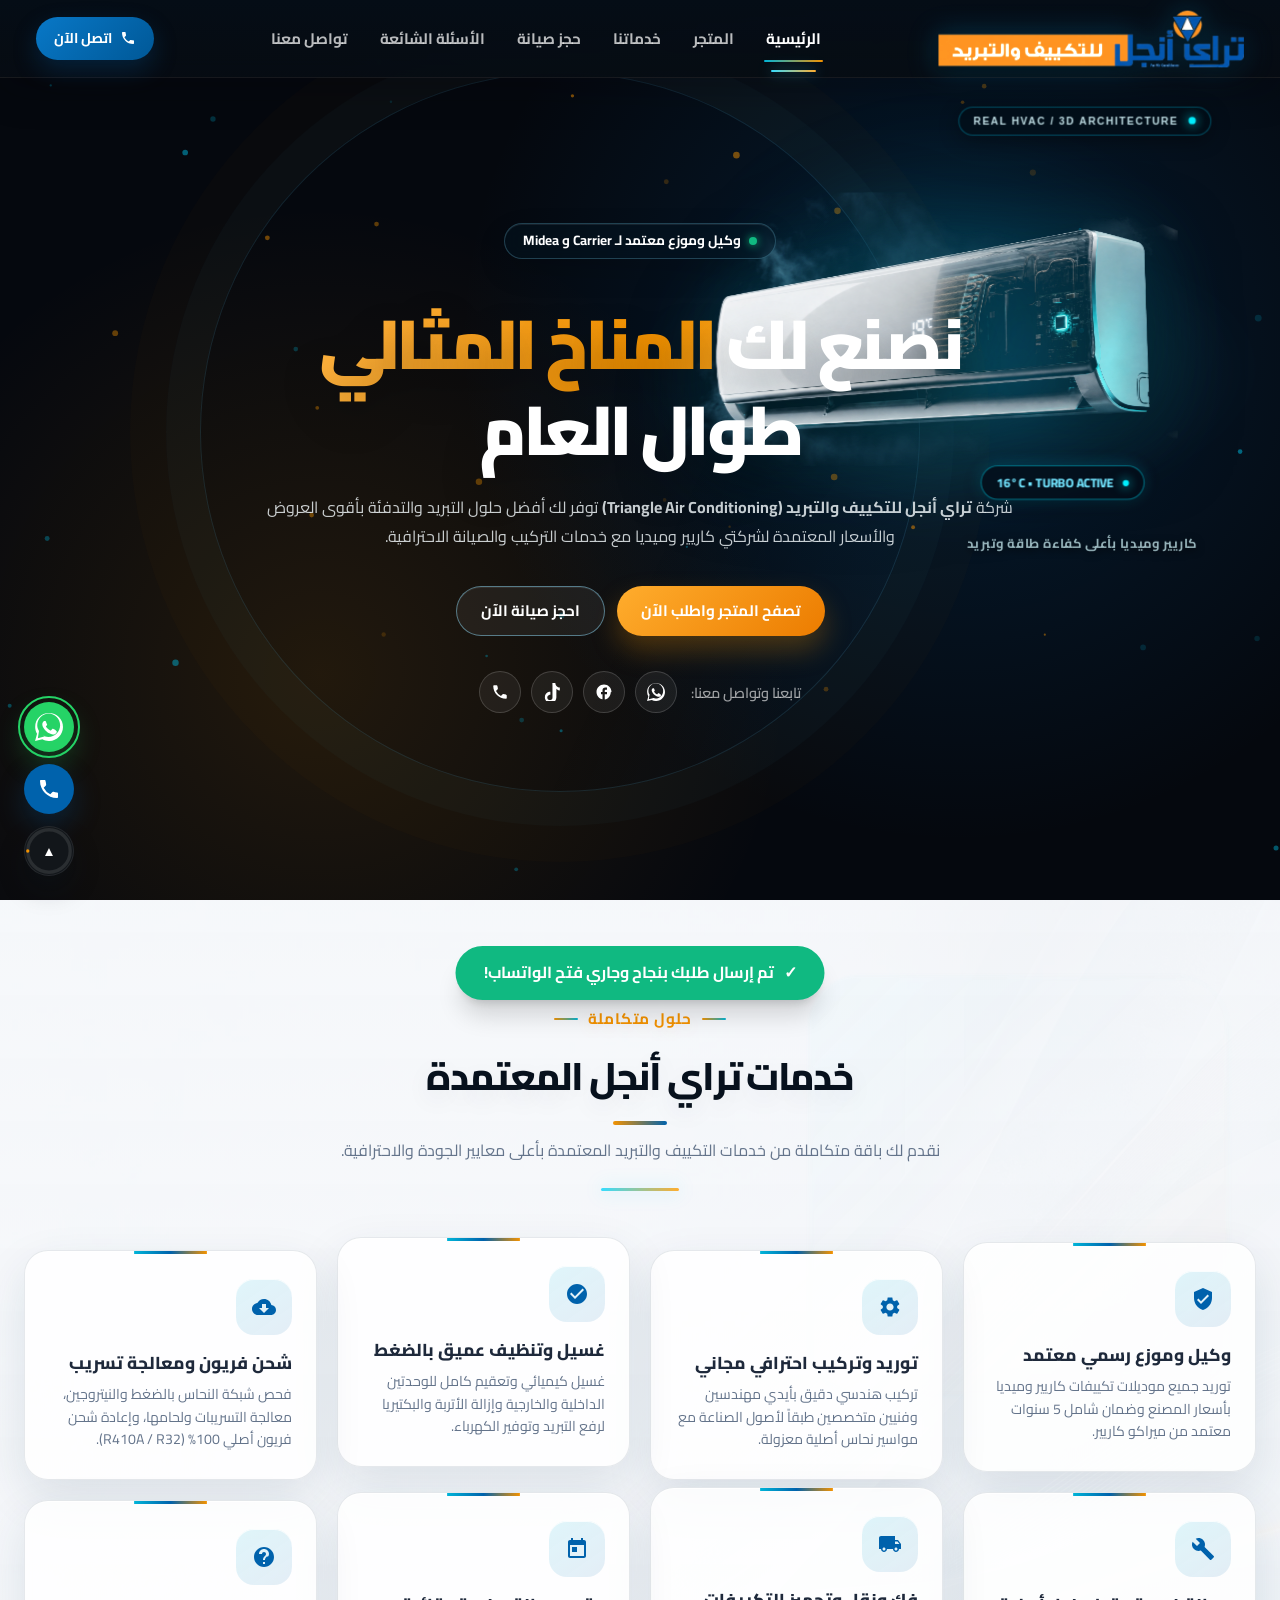
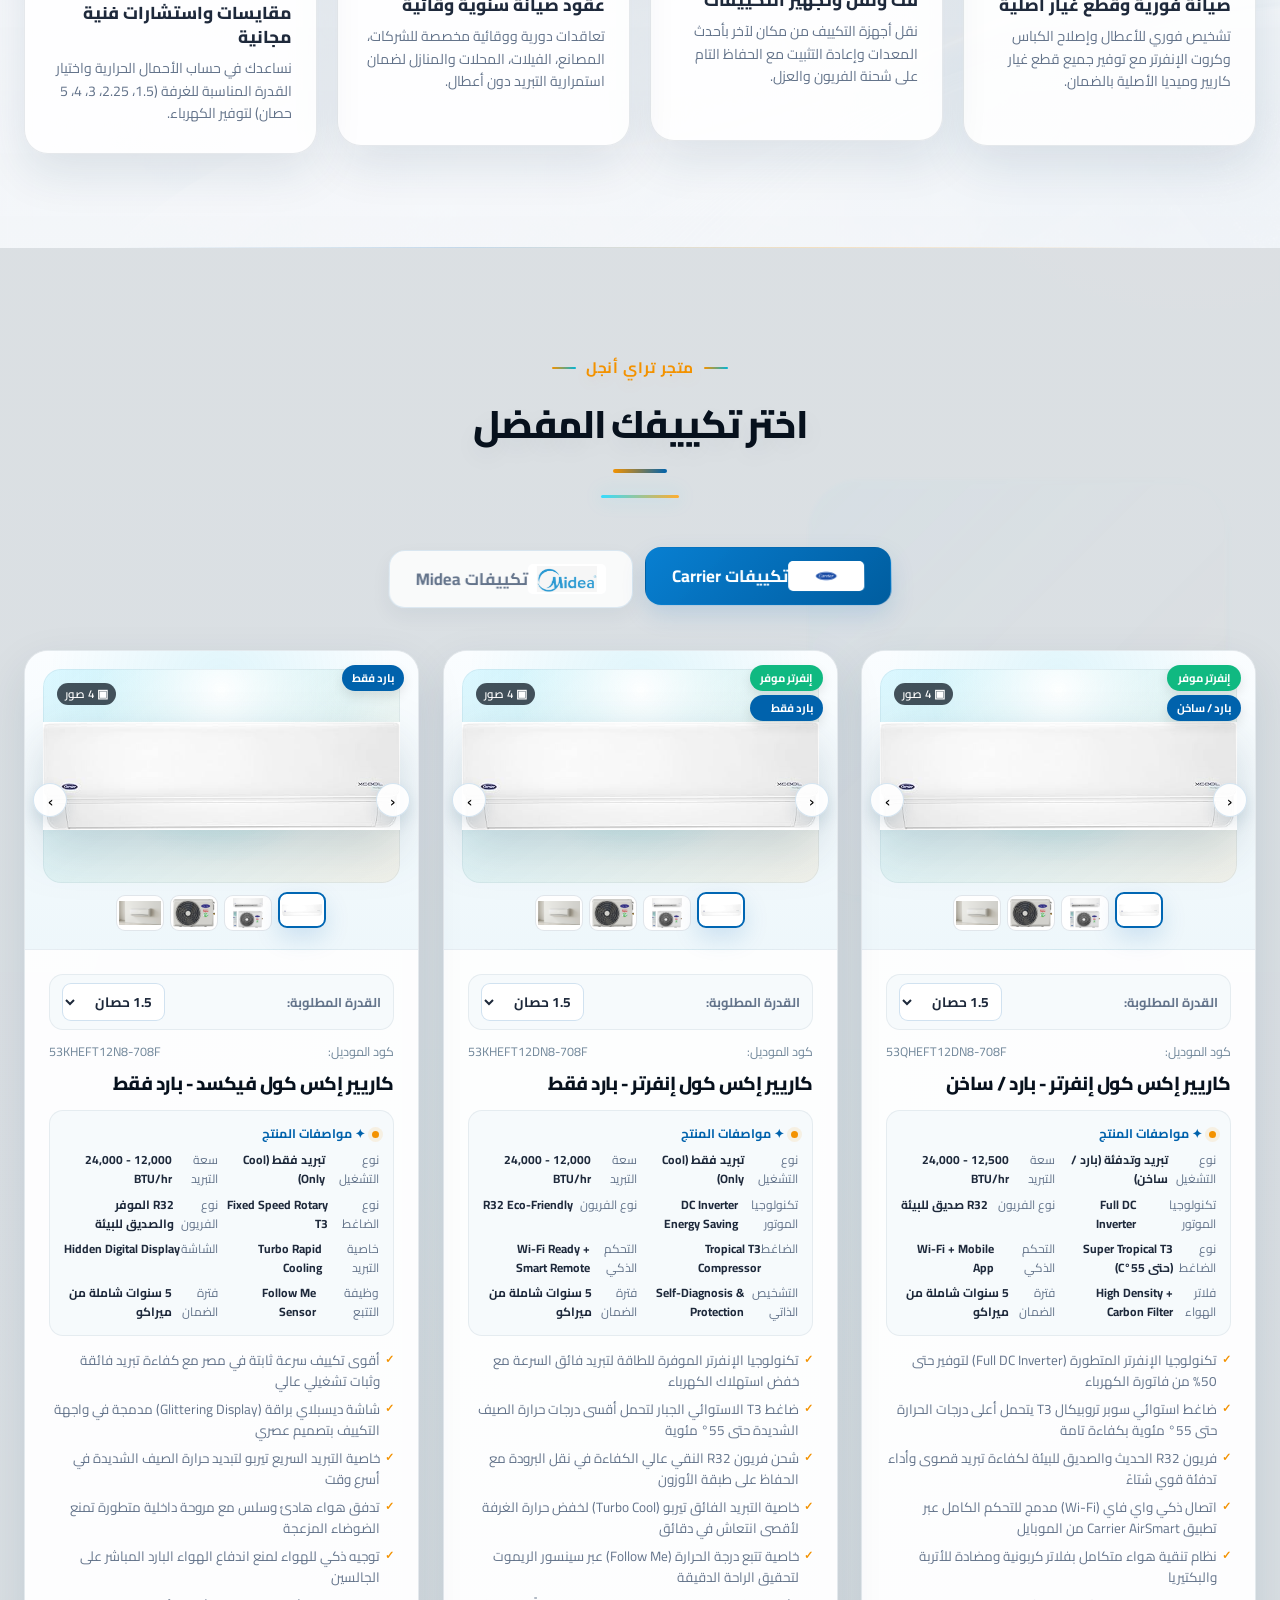
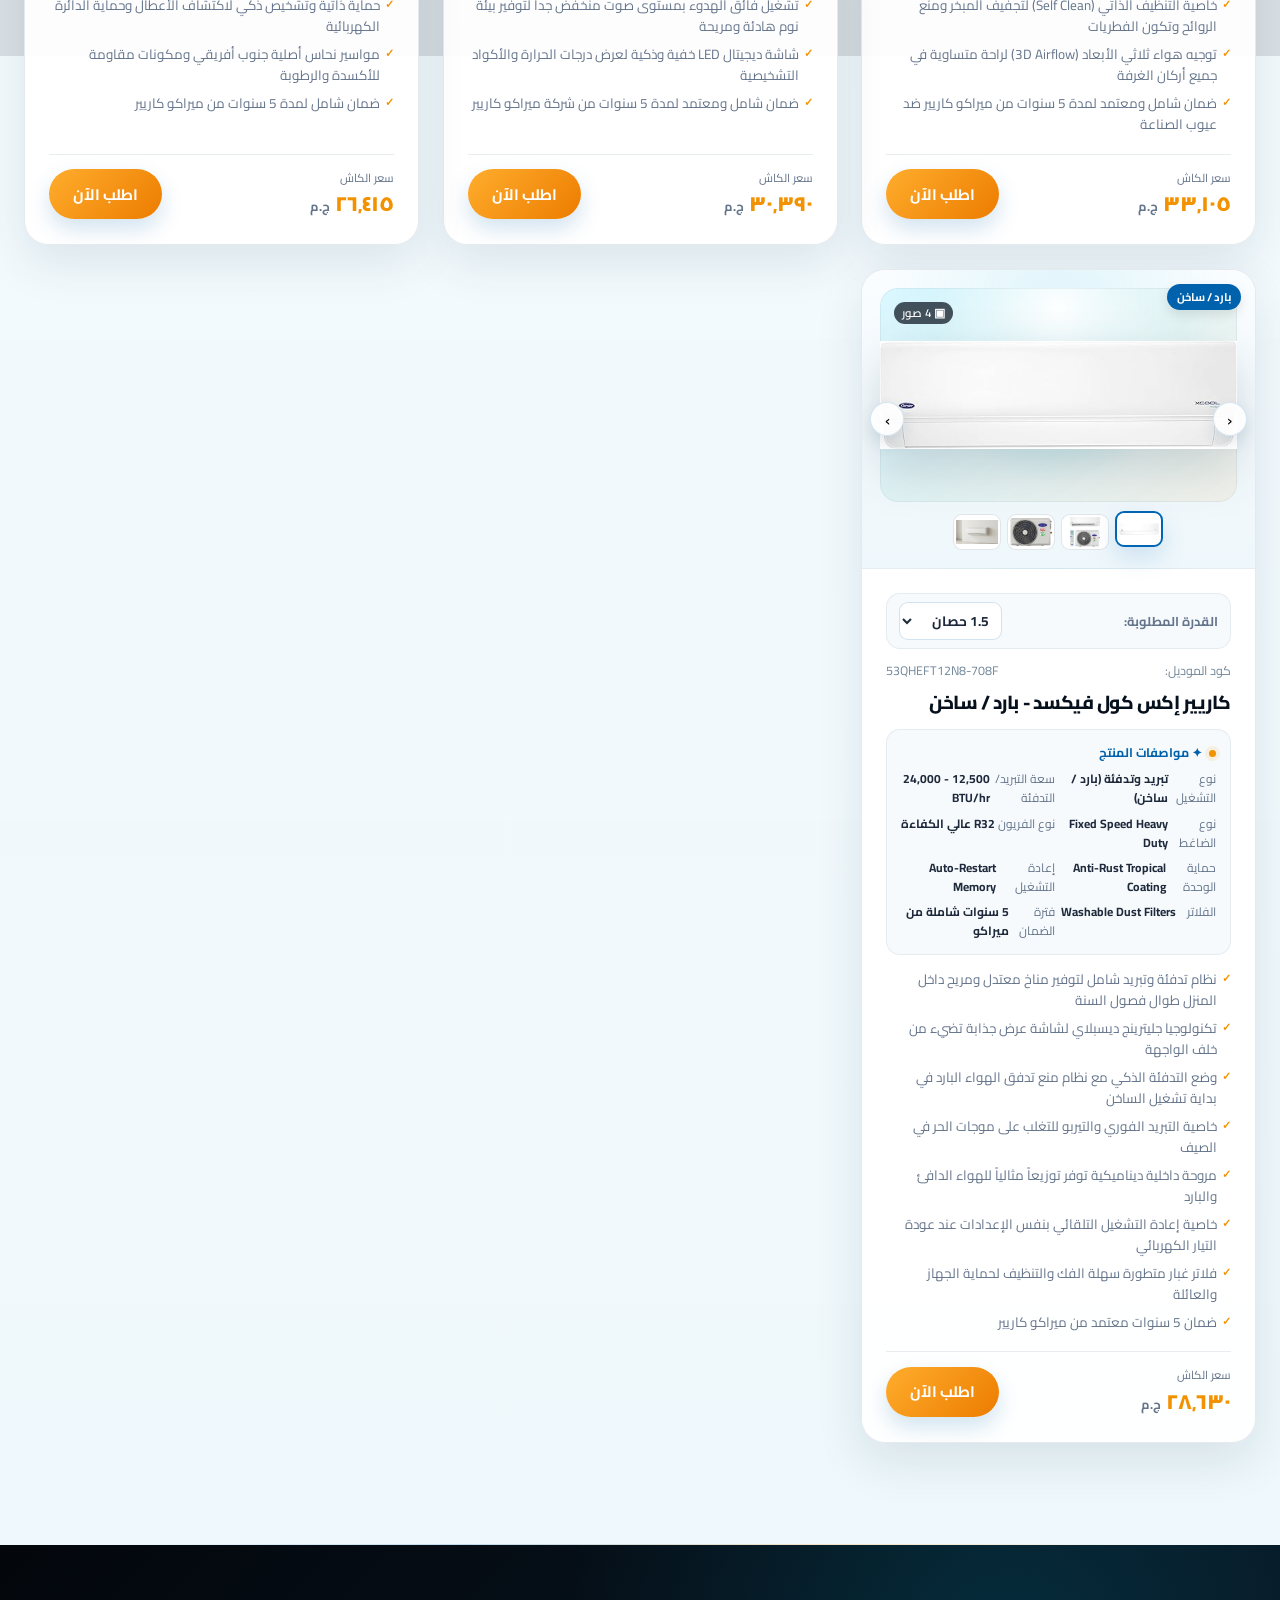
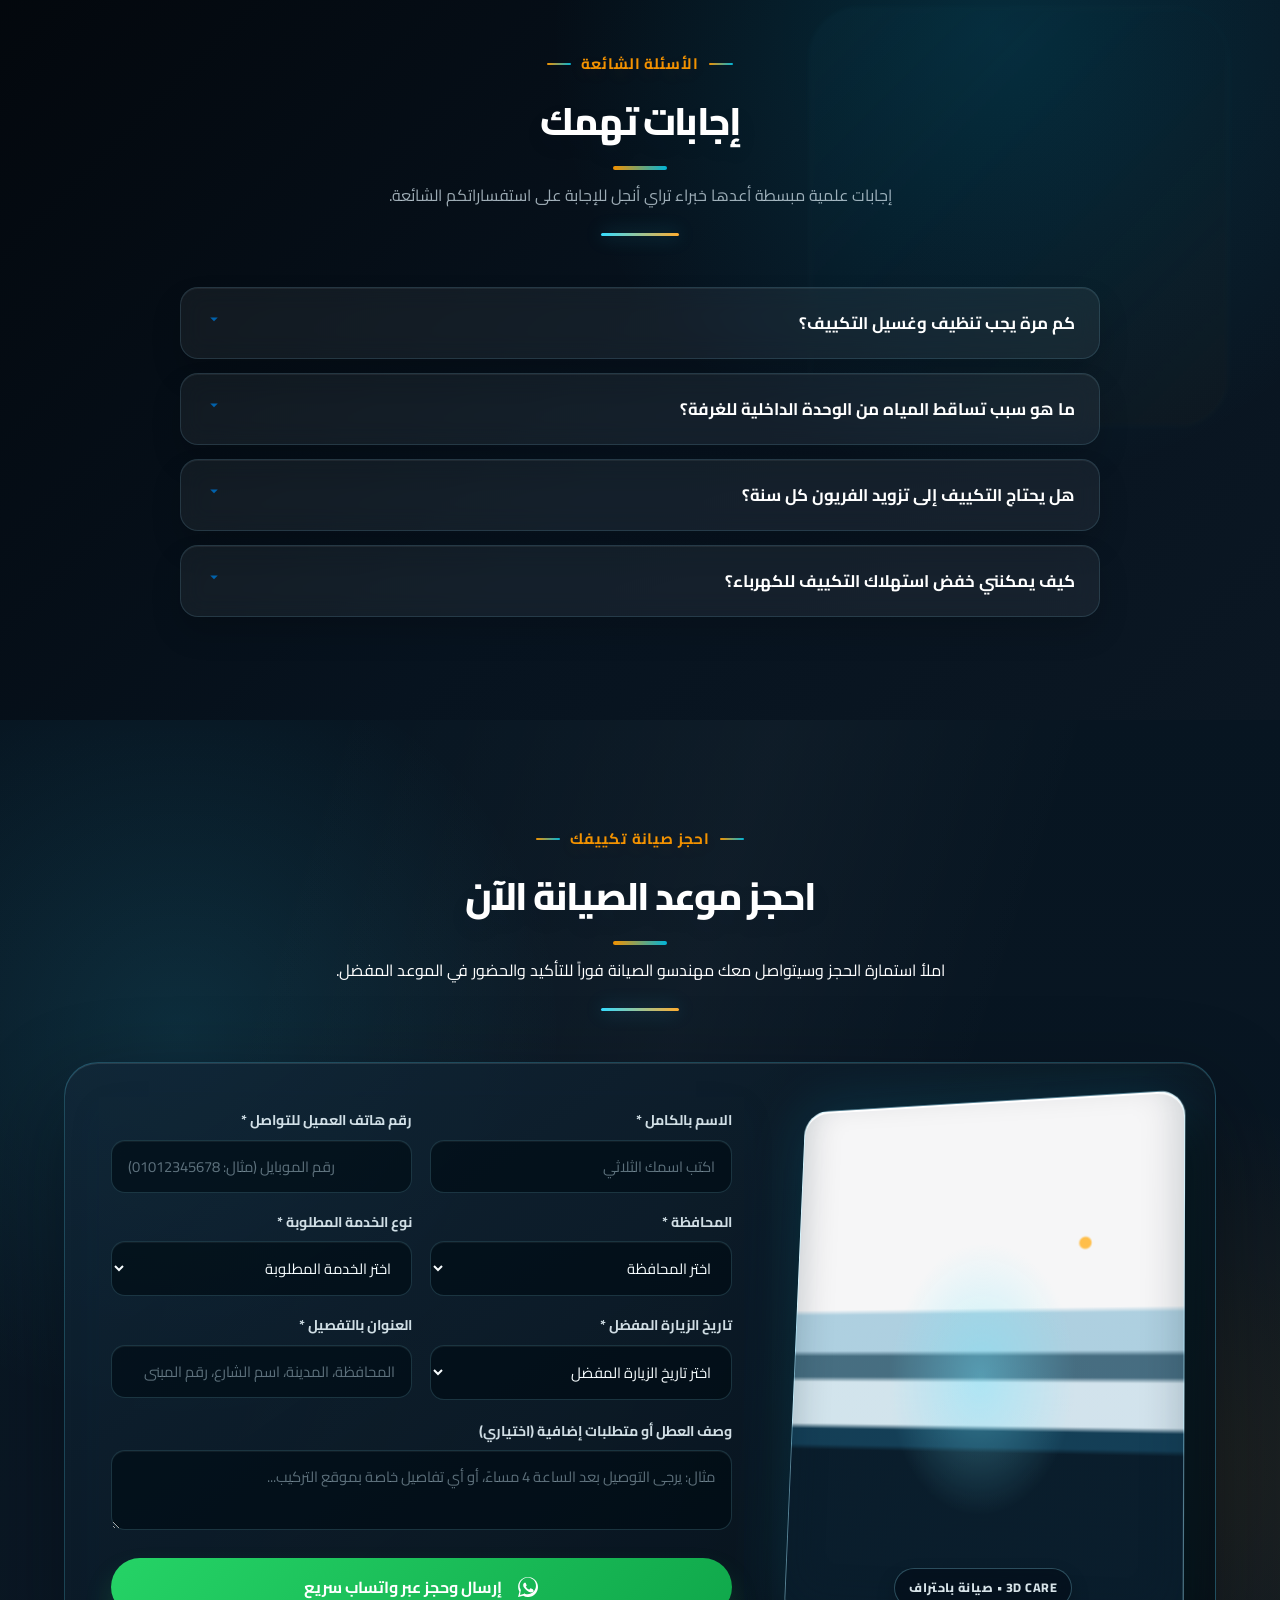
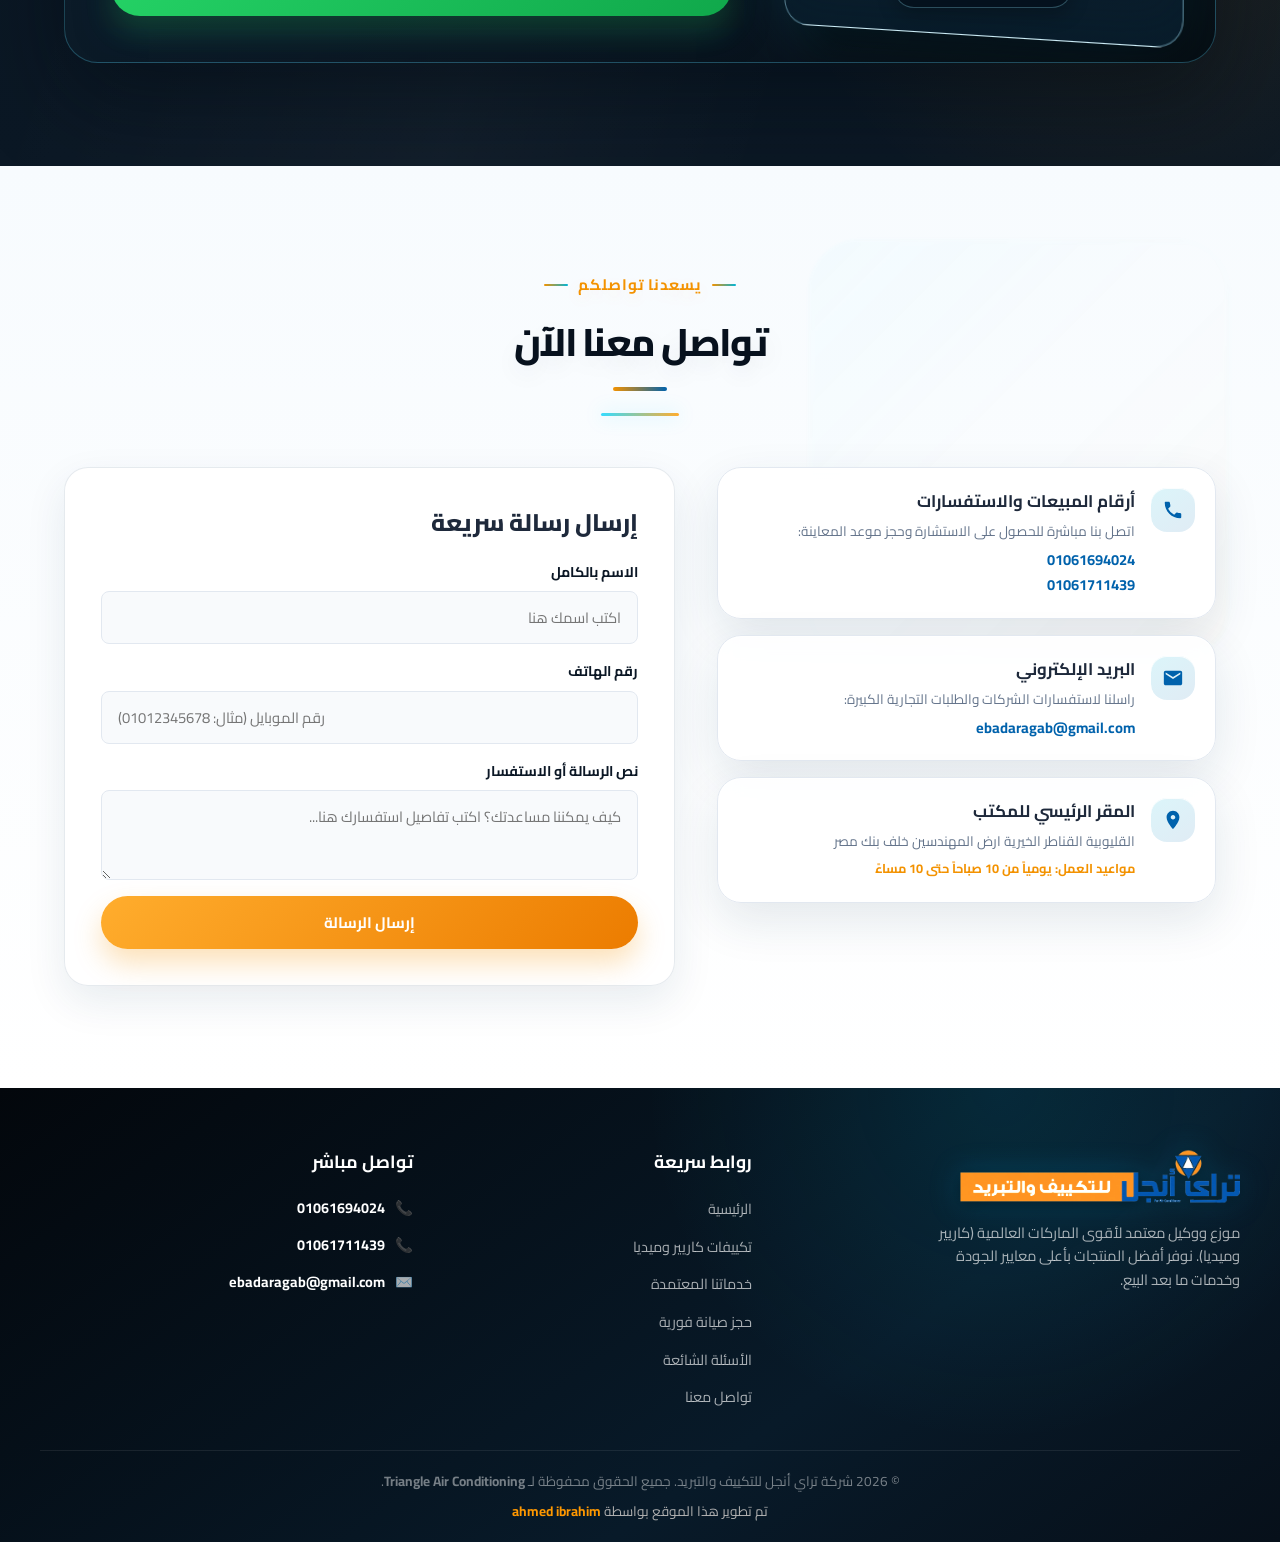
==== commit 9b32fcd1: "feat: cinematic 3D HVAC assembly intro and luxury hero integration" ====
--- a/index.html
+++ b/index.html
@@ -1,4 +1,4 @@
-<!DOCTYPE html>
+﻿<!DOCTYPE html>
 <html lang="ar" dir="rtl">
 <head>
   <meta charset="UTF-8">
@@ -5436,627 +5436,854 @@
 
 
 
-  /* Reference-faithful interactive exploded HVAC entrance. */
-  .preloader-reference {
-    overflow: hidden;
-    isolation: isolate;
-    background: #03070d;
-    color: #eefcff;
-    cursor: default;
-  }
-
-  .reference-backdrop {
-    position: absolute;
-    inset: -10%;
-    z-index: -4;
-    background: url('assets/ac_exploded_3d_reference.jpg') center / cover no-repeat;
-    filter: blur(28px) saturate(0.82) brightness(0.24);
-    opacity: 0.46;
-    transform: scale(1.1);
-  }
-
-  .reference-backdrop::after {
-    content: "";
-    position: absolute;
-    inset: 0;
-    background: radial-gradient(circle at 50% 49%, transparent 0 18%, rgba(2, 7, 13, 0.55) 55%, #03070d 100%);
-  }
-
-  .reference-grid {
-    position: absolute;
-    inset: 0;
-    z-index: -3;
-    opacity: 0.18;
-    background-image: linear-gradient(rgba(86, 218, 255, 0.10) 1px, transparent 1px), linear-gradient(90deg, rgba(86, 218, 255, 0.10) 1px, transparent 1px);
-    background-size: 54px 54px;
-    transform: perspective(900px) rotateX(68deg) translateY(37%);
-    transform-origin: center bottom;
-    mask-image: linear-gradient(to top, #000, transparent 76%);
-  }
-
-  .reference-topline {
-    position: absolute;
-    top: clamp(24px, 4vw, 48px);
-    left: clamp(24px, 4vw, 62px);
-    right: clamp(24px, 4vw, 62px);
-    display: flex;
-    justify-content: space-between;
-    align-items: center;
-    direction: ltr;
-    color: rgba(212, 246, 254, 0.58);
-    font: 700 clamp(8px, 0.7vw, 10px)/1 Arial, sans-serif;
-    letter-spacing: 0.18em;
-    animation: referenceFadeUp 0.8s ease both;
-  }
-
-  .reference-kicker { color: #62eaff; }
-  .reference-code { color: rgba(255, 179, 70, 0.80); }
-
-  .reference-copy {
-    position: absolute;
-    top: clamp(62px, 10vh, 105px);
-    left: 0;
-    right: 0;
-    z-index: 5;
-    text-align: center;
-    direction: rtl;
-    animation: referenceFadeUp 0.9s 0.16s cubic-bezier(0.16, 1, 0.3, 1) both;
-  }
-
-  .reference-arabic-kicker {
-    color: #6ceeff;
-    font-size: clamp(0.68rem, 1vw, 0.84rem);
-    font-weight: 800;
-    letter-spacing: 0.10em;
-  }
-
-  .reference-copy h2 {
-    margin: 9px 0 0;
-    color: #f7fdff;
-    font-size: clamp(1.32rem, 2.5vw, 2.22rem);
-    line-height: 1.12;
-    font-weight: 950;
-    letter-spacing: -0.035em;
-    text-shadow: 0 0 34px rgba(76, 226, 255, 0.22);
-  }
-
-  .reference-copy p {
-    margin: 9px 0 0;
-    color: rgba(222, 245, 250, 0.57);
-    font-size: clamp(0.66rem, 1vw, 0.84rem);
-  }
-
-  .reference-viewer {
-    position: absolute;
-    width: min(890px, 84vw);
-    height: min(500px, 48vw);
-    min-height: 295px;
-    left: 50%;
-    top: 52%;
-    transform: translate(-50%, -50%);
-    perspective: 1250px;
-    touch-action: none;
-    animation: referenceViewerIn 1.2s 0.16s cubic-bezier(0.16, 1, 0.3, 1) both;
-  }
-
-  .reference-visual {
-    position: absolute;
-    inset: 0;
-    transform-style: preserve-3d;
-    transform: translate3d(var(--camera-x, 0px), var(--camera-y, 0px), 0) rotateX(var(--camera-tilt-x, 0deg)) rotateY(var(--camera-tilt-y, 0deg)) scale(var(--camera-scale, 1));
-    transition: transform 0.65s cubic-bezier(0.16, 1, 0.3, 1);
-    will-change: transform;
-  }
-
-  .reference-source,
-  .reference-piece,
-  .reference-piece img {
-    position: absolute;
-    inset: 0;
-    width: 100%;
-    height: 100%;
-    object-fit: contain;
-    user-select: none;
-    pointer-events: none;
-  }
-
-  .reference-source {
-    z-index: 0;
-    opacity: 0.82;
-    filter: saturate(0.88) contrast(1.08) brightness(0.86);
-    mix-blend-mode: screen;
-    animation: referenceImageReveal 4.8s cubic-bezier(0.16, 1, 0.3, 1) both;
-  }
-
-  .reference-piece {
+  /* ==========================================================================
+   CINEMATIC 3D HVAC ASSEMBLY INTRO & LUXURY HERO INTEGRATION
+   Try Angle Air Systems • Ultimate 3D Engineering Experience
+   ========================================================================== */
+
+/* 1. المسرح الشامل للدخلة الفاخرة */
+.preloader.cinema-intro {
+  position: fixed;
+  inset: 0;
+  z-index: 99999;
+  display: flex;
+  flex-direction: column;
+  justify-content: space-between;
+  align-items: center;
+  background: radial-gradient(circle at 50% 45%, #08101a 0%, #03060a 65%, #010305 100%);
+  color: #f1f8fc;
+  overflow: hidden;
+  user-select: none;
+  font-family: 'Cairo', system-ui, -apple-system, sans-serif;
+  perspective: 1400px;
+  transition: opacity 0.85s cubic-bezier(0.16, 1, 0.3, 1), transform 0.85s cubic-bezier(0.16, 1, 0.3, 1), visibility 0.85s ease;
+  will-change: opacity, transform;
+}
+
+.cinema-intro.fade-out {
+  opacity: 0;
+  transform: scale(1.04) translateY(-10px);
+  pointer-events: none;
+  visibility: hidden;
+}
+
+/* 2. الخلفية الفلكية وشبكة الأبعاد الليزرية 3D */
+.cinema-backdrop {
+  position: absolute;
+  inset: 0;
+  z-index: 1;
+  pointer-events: none;
+  background: 
+    radial-gradient(ellipse 70% 50% at 50% 48%, rgba(0, 180, 216, 0.18), transparent 70%),
+    radial-gradient(ellipse 40% 30% at 50% 60%, rgba(243, 146, 0, 0.12), transparent 60%);
+  filter: blur(10px);
+}
+
+.cinema-grid-floor {
+  position: absolute;
+  left: -50%;
+  right: -50%;
+  bottom: -20%;
+  height: 70%;
+  z-index: 2;
+  pointer-events: none;
+  background-image: 
+    linear-gradient(rgba(0, 180, 216, 0.14) 1px, transparent 1px),
+    linear-gradient(90deg, rgba(0, 180, 216, 0.14) 1px, transparent 1px);
+  background-size: 50px 50px;
+  transform: perspective(600px) rotateX(72deg);
+  transform-origin: center bottom;
+  mask-image: linear-gradient(to top, rgba(0,0,0,0.85) 0%, transparent 80%);
+  -webkit-mask-image: linear-gradient(to top, rgba(0,0,0,0.85) 0%, transparent 80%);
+  animation: gridFloat 20s linear infinite;
+}
+
+@keyframes gridFloat {
+  0% { background-position: 0 0; }
+  100% { background-position: 0 1000px; }
+}
+
+.cinema-airflow-canvas {
+  position: absolute;
+  inset: 0;
+  z-index: 3;
+  pointer-events: none;
+  opacity: 0.75;
+}
+
+/* 3. شريط الهيدر العلوي والأزرار (Top HUD) */
+.cinema-topbar {
+  position: relative;
+  z-index: 20;
+  width: 100%;
+  max-width: 1300px;
+  padding: clamp(16px, 3vw, 28px) clamp(20px, 4vw, 40px);
+  display: flex;
+  justify-content: space-between;
+  align-items: center;
+  box-sizing: border-box;
+}
+
+.cinema-brand-box {
+  display: flex;
+  align-items: center;
+  gap: 14px;
+}
+
+.cinema-logo {
+  height: clamp(38px, 5vw, 48px);
+  width: auto;
+  object-fit: contain;
+  filter: drop-shadow(0 0 16px rgba(0, 180, 216, 0.45));
+}
+
+.cinema-brand-titles {
+  display: flex;
+  flex-direction: column;
+  gap: 2px;
+}
+
+.cinema-brand-name {
+  font-size: clamp(0.95rem, 1.4vw, 1.15rem);
+  font-weight: 800;
+  letter-spacing: 0.02em;
+  color: #ffffff;
+  text-shadow: 0 2px 10px rgba(0, 98, 172, 0.4);
+}
+
+.cinema-brand-sub {
+  font-size: clamp(0.65rem, 0.8vw, 0.75rem);
+  font-weight: 700;
+  letter-spacing: 0.12em;
+  color: rgba(0, 180, 216, 0.85);
+  text-transform: uppercase;
+}
+
+.cinema-actions {
+  display: flex;
+  align-items: center;
+  gap: 14px;
+}
+
+.cinema-mode-badge {
+  display: inline-flex;
+  align-items: center;
+  gap: 8px;
+  padding: 6px 14px;
+  border-radius: 999px;
+  background: rgba(0, 98, 172, 0.22);
+  border: 1px solid rgba(0, 180, 216, 0.35);
+  backdrop-filter: blur(10px);
+  font-size: 0.75rem;
+  font-weight: 700;
+  color: #72e5ff;
+}
+
+.cinema-mode-badge .badge-pulse {
+  width: 7px;
+  height: 7px;
+  border-radius: 50%;
+  background: #00e5ff;
+  box-shadow: 0 0 10px #00e5ff;
+  animation: pulseDot 1.4s infinite ease-in-out;
+}
+
+@keyframes pulseDot {
+  0%, 100% { transform: scale(0.85); opacity: 0.7; }
+  50% { transform: scale(1.3); opacity: 1; box-shadow: 0 0 16px #00e5ff; }
+}
+
+.cinema-skip-btn {
+  display: inline-flex;
+  align-items: center;
+  gap: 8px;
+  padding: 8px 18px;
+  border-radius: 999px;
+  background: rgba(255, 255, 255, 0.08);
+  border: 1px solid rgba(255, 255, 255, 0.2);
+  color: #ffffff;
+  font-family: inherit;
+  font-size: clamp(0.75rem, 1vw, 0.85rem);
+  font-weight: 700;
+  cursor: pointer;
+  backdrop-filter: blur(12px);
+  transition: all 0.25s cubic-bezier(0.16, 1, 0.3, 1);
+}
+
+.cinema-skip-btn:hover {
+  background: rgba(243, 146, 0, 0.25);
+  border-color: rgba(243, 146, 0, 0.6);
+  color: #ffc266;
+  transform: translateY(-2px);
+  box-shadow: 0 6px 20px rgba(243, 146, 0, 0.25);
+}
+
+.cinema-skip-btn svg {
+  transition: transform 0.25s ease;
+}
+
+.cinema-skip-btn:hover svg {
+  transform: translateX(-3px);
+}
+
+/* 4. مسرح التجميع ثلاثي الأبعاد الملحمي (3D Stage & Parts) */
+.cinema-stage {
+  position: relative;
+  z-index: 10;
+  width: 100%;
+  flex: 1;
+  display: flex;
+  justify-content: center;
+  align-items: center;
+  perspective: 1200px;
+  touch-action: none;
+}
+
+.cinema-halo-glow {
+  position: absolute;
+  width: min(700px, 80vw);
+  height: min(450px, 50vh);
+  border-radius: 50%;
+  background: radial-gradient(ellipse, rgba(0, 180, 216, 0.28) 0%, rgba(0, 98, 172, 0.14) 45%, transparent 72%);
+  filter: blur(48px);
+  pointer-events: none;
+  animation: haloBreathe 4s infinite ease-in-out;
+}
+
+@keyframes haloBreathe {
+  0%, 100% { transform: scale(0.95); opacity: 0.65; }
+  50% { transform: scale(1.1); opacity: 0.95; }
+}
+
+.cinema-laser-orb {
+  position: absolute;
+  width: min(540px, 68vw);
+  height: min(320px, 40vh);
+  border: 1px solid rgba(0, 180, 216, 0.25);
+  border-radius: 50%;
+  pointer-events: none;
+  transform: rotateX(65deg);
+  animation: laserRingRotate 18s linear infinite;
+  box-shadow: 0 0 30px rgba(0, 180, 216, 0.12), inset 0 0 30px rgba(0, 180, 216, 0.08);
+}
+
+@keyframes laserRingRotate {
+  0% { transform: rotateX(65deg) rotateZ(0deg); }
+  100% { transform: rotateX(65deg) rotateZ(360deg); }
+}
+
+/* حاوية الأجزاء ثلاثية الأبعاد */
+.cinema-ac-assembly {
+  position: relative;
+  width: min(740px, 86vw);
+  height: min(420px, 52vh);
+  transform-style: preserve-3d;
+  transform: translate3d(var(--cam-pan-x, 0px), var(--cam-pan-y, 0px), 0px) 
+             rotateX(var(--cam-rot-x, 4deg)) 
+             rotateY(var(--cam-rot-y, -6deg)) 
+             scale(var(--cam-scale, 1));
+  transition: transform 0.6s cubic-bezier(0.16, 1, 0.3, 1);
+  will-change: transform;
+}
+
+/* التنسيق الأساسي لكل قطعة تكييف تطفو في الفضاء */
+.cinema-part {
+  position: absolute;
+  inset: 0;
+  display: flex;
+  justify-content: center;
+  align-items: center;
+  transform-style: preserve-3d;
+  pointer-events: none;
+  opacity: 0;
+  will-change: transform, opacity;
+  transition: transform 1.25s cubic-bezier(0.19, 1, 0.22, 1), 
+              opacity 0.6s cubic-bezier(0.16, 1, 0.3, 1),
+              filter 0.6s ease;
+}
+
+.cinema-part img {
+  width: 100%;
+  height: 100%;
+  object-fit: contain;
+  user-select: none;
+  filter: drop-shadow(0 20px 30px rgba(0, 0, 0, 0.55));
+}
+
+/* حالة التفكك المبدئي الفضائي (State: Exploded 3D) */
+.cinema-intro.state-exploded .cinema-part {
+  opacity: 0.95;
+}
+
+/* 1. الشاسيه والهيكل الخلفي */
+.cinema-intro.state-exploded .part-chassis {
+  transform: translate3d(0px, 15px, -90px) rotateX(10deg) scale(0.92);
+}
+
+/* 2. التوربين الهوائي */
+.cinema-intro.state-exploded .part-blower {
+  transform: translate3d(60px, -75px, 160px) rotateZ(-16deg) rotateY(18deg) scale(0.96);
+}
+
+/* 3. مبخر التبريد النحاسي */
+.cinema-intro.state-exploded .part-coil {
+  transform: translate3d(-85px, -65px, 240px) rotateZ(12deg) rotateX(16deg) scale(1.02);
+}
+
+/* 4. اللوحة الذكية */
+.cinema-intro.state-exploded .part-board {
+  transform: translate3d(145px, 45px, 280px) rotateY(-24deg) rotateZ(8deg) scale(1.05);
+}
+
+/* 5. موجهات الهواء */
+.cinema-intro.state-exploded .part-airout {
+  transform: translate3d(-15px, 110px, 190px) rotateX(32deg) scale(0.98);
+}
+
+/* 6. الواجهة الأمامية */
+.cinema-intro.state-exploded .part-shell {
+  transform: translate3d(-35px, -30px, 420px) rotateY(-14deg) rotateX(-10deg) scale(1.18);
+}
+
+/* 7. التحفة النهائية المجمعة */
+.part-assembled-masterpiece {
+  z-index: 25;
+  opacity: 0;
+  transform: translate3d(0, 0, 30px) scale(0.96);
+  transition: opacity 0.8s ease, transform 0.9s cubic-bezier(0.16, 1, 0.3, 1);
+}
+
+.part-assembled-masterpiece img {
+  filter: drop-shadow(0 25px 45px rgba(0, 0, 0, 0.65)) drop-shadow(0 0 35px rgba(0, 180, 216, 0.25));
+}
+
+/* ===================================================
+   مراحل التجميع الديناميكية المتتالية (Progressive Assembly Steps)
+   =================================================== */
+
+/* الخطوة 1: تثبيت الشاسيه والتوربين */
+.cinema-intro.step-chassis-blower .part-chassis {
+  opacity: 1;
+  transform: translate3d(0, 0, 0) rotateX(0deg) scale(1);
+}
+
+.cinema-intro.step-chassis-blower .part-blower {
+  opacity: 1;
+  transform: translate3d(10px, 2px, 20px) rotateZ(0deg) rotateY(0deg) scale(1);
+  filter: drop-shadow(0 0 20px rgba(0, 180, 216, 0.5));
+}
+
+/* الخطوة 2: تثبيت مبخر التبريد واللوحة الذكية */
+.cinema-intro.step-coil-board .part-chassis {
+  opacity: 1;
+  transform: translate3d(0, 0, 0) scale(1);
+}
+
+.cinema-intro.step-coil-board .part-blower {
+  opacity: 1;
+  transform: translate3d(10px, 2px, 20px) scale(1);
+}
+
+.cinema-intro.step-coil-board .part-coil {
+  opacity: 1;
+  transform: translate3d(0px, -6px, 40px) rotateZ(0deg) rotateX(0deg) scale(1);
+  filter: drop-shadow(0 0 25px rgba(0, 229, 255, 0.65));
+}
+
+.cinema-intro.step-coil-board .part-board {
+  opacity: 1;
+  transform: translate3d(88px, 12px, 50px) rotateY(0deg) rotateZ(0deg) scale(1);
+  filter: drop-shadow(0 0 20px rgba(243, 146, 0, 0.7));
+}
+
+/* الخطوة 3: إحكام موجهات الهواء والغطاء الأمامي */
+.cinema-intro.step-shell-outlet .part-airout {
+  opacity: 1;
+  transform: translate3d(0px, 38px, 45px) rotateX(0deg) scale(1);
+}
+
+.cinema-intro.step-shell-outlet .part-shell {
+  opacity: 1;
+  transform: translate3d(0px, 0px, 60px) rotateY(0deg) rotateX(0deg) scale(1);
+  filter: drop-shadow(0 20px 35px rgba(0, 0, 0, 0.6));
+}
+
+/* الخطوة 4: اكتمال الوحدة واستقرار التحفة (Masterpiece Settled) */
+.cinema-intro.state-assembled .cinema-part:not(.part-assembled-masterpiece) {
+  opacity: 0;
+  transform: translate3d(0, 0, 20px) scale(0.98);
+  transition: opacity 0.5s ease, transform 0.5s ease;
+}
+
+.cinema-intro.state-assembled .part-assembled-masterpiece {
+  opacity: 1;
+  transform: translate3d(0, 0, 50px) scale(1);
+  animation: acGentleFloat 4s ease-in-out infinite alternate;
+}
+
+@keyframes acGentleFloat {
+  0% { transform: translate3d(0, 0, 50px) rotateX(0deg) rotateY(0deg); }
+  100% { transform: translate3d(0, -10px, 60px) rotateX(2deg) rotateY(-2deg); }
+}
+
+/* الشاشة الرقمية المضيئة في قلب التكييف */
+.ac-led-display {
+  position: absolute;
+  right: 28%;
+  top: 40%;
+  display: flex;
+  align-items: center;
+  gap: 4px;
+  background: rgba(0, 15, 25, 0.85);
+  border: 1px solid rgba(0, 229, 255, 0.55);
+  padding: 4px 10px;
+  border-radius: 6px;
+  box-shadow: 0 0 16px rgba(0, 229, 255, 0.6), inset 0 0 10px rgba(0, 229, 255, 0.3);
+  opacity: 0;
+  transform: scale(0.7);
+  transition: all 0.5s cubic-bezier(0.175, 0.885, 0.32, 1.275);
+}
+
+.cinema-intro.state-assembled .ac-led-display {
+  opacity: 1;
+  transform: scale(1);
+}
+
+.ac-temp-val {
+  font-family: 'Courier New', Courier, monospace;
+  font-size: 1.15rem;
+  font-weight: 900;
+  color: #00f0ff;
+  letter-spacing: -0.05em;
+  text-shadow: 0 0 8px #00f0ff;
+}
+
+.ac-ice-glyph {
+  font-size: 0.9rem;
+  color: #8befff;
+  animation: iceTwinkle 2s infinite ease-in-out;
+}
+
+@keyframes iceTwinkle {
+  0%, 100% { transform: rotate(0deg) scale(0.9); opacity: 0.8; }
+  50% { transform: rotate(180deg) scale(1.15); opacity: 1; }
+}
+
+/* انبعاثات وتيارات التبريد الفائق المنطلقة */
+.ac-cool-airflow {
+  position: absolute;
+  left: 20%;
+  right: 20%;
+  bottom: 22%;
+  height: 60px;
+  pointer-events: none;
+  opacity: 0;
+  transition: opacity 0.8s ease 0.3s;
+}
+
+.cinema-intro.state-assembled .ac-cool-airflow {
+  opacity: 1;
+}
+
+.ac-cool-airflow span {
+  position: absolute;
+  inset: 0;
+  background: linear-gradient(180deg, rgba(0, 229, 255, 0.35) 0%, rgba(0, 180, 216, 0.08) 60%, transparent 100%);
+  filter: blur(8px);
+  border-radius: 50% 50% 0 0;
+  transform-origin: center top;
+  animation: airflowWave 2s infinite ease-out;
+}
+
+.ac-cool-airflow span:nth-child(2) {
+  animation-delay: 0.65s;
+  opacity: 0.7;
+}
+
+.ac-cool-airflow span:nth-child(3) {
+  animation-delay: 1.3s;
+  opacity: 0.4;
+}
+
+@keyframes airflowWave {
+  0% { transform: scaleY(0.2) translateY(0); opacity: 0.8; }
+  100% { transform: scaleY(1.8) translateY(25px); opacity: 0; }
+}
+
+/* 5. شريط القياس والبيانات الحية السفلي (Bottom HUD) */
+.cinema-bottom-hud {
+  position: relative;
+  z-index: 20;
+  width: 100%;
+  max-width: 900px;
+  padding: 0 clamp(16px, 3vw, 30px) clamp(16px, 3vw, 24px);
+  box-sizing: border-box;
+}
+
+.cinema-hud-card {
+  background: rgba(8, 16, 26, 0.75);
+  border: 1px solid rgba(0, 180, 216, 0.28);
+  border-radius: 20px;
+  padding: clamp(14px, 2vw, 20px) clamp(16px, 3vw, 26px);
+  backdrop-filter: blur(16px);
+  box-shadow: 0 16px 40px rgba(0, 0, 0, 0.6), 0 0 30px rgba(0, 98, 172, 0.15);
+  display: flex;
+  flex-direction: column;
+  gap: 12px;
+}
+
+.cinema-step-info {
+  display: flex;
+  align-items: center;
+  gap: 12px;
+}
+
+.cinema-step-icon {
+  position: relative;
+  width: 32px;
+  height: 32px;
+  border-radius: 50%;
+  background: rgba(0, 98, 172, 0.35);
+  border: 1px solid rgba(0, 180, 216, 0.5);
+  display: flex;
+  justify-content: center;
+  align-items: center;
+  color: #00f0ff;
+  flex-shrink: 0;
+}
+
+.step-spinner {
+  position: absolute;
+  inset: -2px;
+  border: 2px solid transparent;
+  border-top-color: #00f0ff;
+  border-radius: 50%;
+  animation: spin 1s linear infinite;
+}
+
+.step-check {
+  display: none;
+  color: #38ef7d;
+}
+
+.cinema-intro.state-assembled .step-spinner { display: none; }
+.cinema-intro.state-assembled .step-check { display: block; }
+.cinema-intro.state-assembled .cinema-step-icon {
+  background: rgba(56, 239, 125, 0.2);
+  border-color: rgba(56, 239, 125, 0.6);
+}
+
+@keyframes spin {
+  to { transform: rotate(360deg); }
+}
+
+.cinema-step-texts {
+  display: flex;
+  flex-direction: column;
+  gap: 2px;
+  text-align: right;
+  flex: 1;
+}
+
+.cinema-step-subtitle {
+  font-size: clamp(0.68rem, 0.8vw, 0.78rem);
+  font-weight: 700;
+  color: rgba(0, 180, 216, 0.85);
+}
+
+.cinema-step-title {
+  margin: 0;
+  font-size: clamp(0.88rem, 1.2vw, 1.05rem);
+  font-weight: 800;
+  color: #ffffff;
+  letter-spacing: -0.01em;
+  transition: color 0.3s ease;
+}
+
+.cinema-intro.state-assembled .cinema-step-title {
+  color: #7affc8;
+}
+
+/* شريط التقدم */
+.cinema-progress-container {
+  display: flex;
+  flex-direction: column;
+  gap: 6px;
+}
+
+.cinema-progress-labels {
+  display: flex;
+  justify-content: space-between;
+  align-items: center;
+  font-size: 0.72rem;
+  font-weight: 800;
+}
+
+.cinema-assembly-tag {
+  color: rgba(255, 255, 255, 0.5);
+  letter-spacing: 0.12em;
+}
+
+.cinema-percent-val {
+  color: #00f0ff;
+  font-family: 'Courier New', Courier, monospace;
+  font-size: 0.85rem;
+}
+
+.cinema-progress-bar {
+  width: 100%;
+  height: 6px;
+  background: rgba(255, 255, 255, 0.08);
+  border-radius: 999px;
+  overflow: hidden;
+  position: relative;
+}
+
+.cinema-progress-gauge {
+  height: 100%;
+  width: 0%;
+  border-radius: 999px;
+  background: linear-gradient(90deg, #0088eb, #00e5ff 70%, #ffaa2b 100%);
+  box-shadow: 0 0 12px rgba(0, 229, 255, 0.8);
+  transition: width 0.6s cubic-bezier(0.16, 1, 0.3, 1);
+}
+
+/* شريط الميزات */
+.cinema-chips-strip {
+  display: flex;
+  justify-content: center;
+  align-items: center;
+  flex-wrap: wrap;
+  gap: 8px 12px;
+  padding-top: 4px;
+  border-top: 1px solid rgba(255, 255, 255, 0.06);
+  font-size: clamp(0.65rem, 0.8vw, 0.75rem);
+  font-weight: 700;
+  color: rgba(212, 238, 248, 0.7);
+}
+
+.chip-dot {
+  width: 4px;
+  height: 4px;
+  border-radius: 50%;
+  background: rgba(243, 146, 0, 0.6);
+}
+
+/* ===================================================
+   6. تكامل الهيرو المحدث بالصفحة الرئيسية (Hero Integration)
+   =================================================== */
+.hero {
+  position: relative;
+  isolation: isolate;
+  overflow: hidden;
+  min-height: 100vh;
+  background: 
+    radial-gradient(circle at 75% 38%, rgba(0, 98, 172, 0.22) 0%, transparent 45%),
+    radial-gradient(circle at 25% 75%, rgba(243, 146, 0, 0.12) 0%, transparent 40%),
+    #05080e;
+}
+
+.hero > .hero-air-canvas,
+.hero > .hero-reference-stage {
+  z-index: 1;
+}
+
+.hero-container {
+  position: relative;
+  z-index: 5;
+}
+
+/* مسرح الهيرو المحدث */
+.hero-reference-stage {
+  position: absolute;
+  top: 8%;
+  right: 2%;
+  width: min(720px, 52vw);
+  height: min(540px, 68vh);
+  perspective: 1400px;
+  pointer-events: auto;
+  transform: translateZ(0);
+  animation: heroStageEnter 1.2s 0.2s cubic-bezier(0.16, 1, 0.3, 1) both;
+}
+
+@keyframes heroStageEnter {
+  0% { opacity: 0; transform: scale(0.92) translate3d(40px, 20px, 0); }
+  100% { opacity: 1; transform: scale(1) translate3d(0, 0, 0); }
+}
+
+.hero-reference-glow {
+  position: absolute;
+  inset: 10% 5% 15% 15%;
+  border-radius: 50%;
+  background: radial-gradient(ellipse, rgba(0, 180, 216, 0.28), transparent 65%);
+  filter: blur(40px);
+  pointer-events: none;
+  transform: translate3d(var(--hero-glow-x, 0px), var(--hero-glow-y, 0px), 0);
+  transition: transform 0.6s ease;
+}
+
+.hero-reference-visual {
+  position: absolute;
+  inset: 0;
+  transform-style: preserve-3d;
+  transform: translate3d(var(--hero-pan-x, 0px), var(--hero-pan-y, 0px), 0) 
+             rotateX(var(--hero-tilt-x, 0deg)) 
+             rotateY(var(--hero-tilt-y, 0deg));
+  transition: transform 0.7s cubic-bezier(0.16, 1, 0.3, 1);
+  will-change: transform;
+  display: flex;
+  justify-content: center;
+  align-items: center;
+}
+
+.hero-reference-final {
+  width: 100%;
+  height: 100%;
+  object-fit: contain;
+  filter: drop-shadow(0 25px 40px rgba(0, 0, 0, 0.65)) drop-shadow(0 0 30px rgba(0, 180, 216, 0.2));
+  transform: translateZ(30px);
+  animation: heroFloat 5s infinite ease-in-out alternate;
+}
+
+@keyframes heroFloat {
+  0% { transform: translateZ(30px) translateY(0px) rotate(0deg); }
+  100% { transform: translateZ(35px) translateY(-12px) rotate(-1deg); }
+}
+
+.hero-unit-badge {
+  position: absolute;
+  bottom: 22%;
+  right: 18%;
+  background: rgba(4, 15, 26, 0.85);
+  border: 1px solid rgba(0, 229, 255, 0.45);
+  border-radius: 999px;
+  padding: 6px 14px;
+  display: flex;
+  align-items: center;
+  gap: 8px;
+  color: #72e5ff;
+  font-size: 0.75rem;
+  font-weight: 800;
+  backdrop-filter: blur(10px);
+  box-shadow: 0 4px 16px rgba(0, 0, 0, 0.4), 0 0 15px rgba(0, 180, 216, 0.3);
+  transform: translateZ(60px);
+}
+
+.hero-unit-badge .badge-light {
+  width: 6px;
+  height: 6px;
+  border-radius: 50%;
+  background: #00f0ff;
+  box-shadow: 0 0 10px #00f0ff;
+  animation: pulseDot 1.5s infinite;
+}
+
+.hero-reference-chip {
+  position: absolute;
+  top: 8%;
+  right: 8%;
+  z-index: 7;
+  padding: 8px 14px;
+  border: 1px solid rgba(0, 180, 216, 0.4);
+  border-radius: 999px;
+  background: rgba(3, 14, 24, 0.65);
+  color: rgba(216, 249, 255, 0.9);
+  font: 800 10px/1 Arial, sans-serif;
+  letter-spacing: 0.14em;
+  backdrop-filter: blur(12px);
+  box-shadow: 0 4px 20px rgba(0, 0, 0, 0.4);
+  transform: translateZ(50px);
+}
+
+.hero-reference-chip i {
+  display: inline-block;
+  width: 7px;
+  height: 7px;
+  margin-left: 6px;
+  border-radius: 50%;
+  background: #00f0ff;
+  box-shadow: 0 0 10px #00f0ff;
+  animation: pulseDot 1.4s ease-in-out infinite;
+}
+
+.hero-reference-caption {
+  position: absolute;
+  z-index: 7;
+  right: 10%;
+  bottom: 12%;
+  color: rgba(206, 242, 247, 0.75);
+  font-size: 0.78rem;
+  font-weight: 700;
+  direction: rtl;
+  letter-spacing: 0.03em;
+  text-shadow: 0 2px 8px rgba(0, 0, 0, 0.8);
+  transform: translateZ(45px);
+}
+
+/* التجاوب مع مختلف الشاشات (Responsive) */
+@media (max-width: 1024px) {
+  .hero-reference-stage {
+    width: 60vw;
+    right: -5%;
+    opacity: 0.85;
+  }
+}
+
+@media (max-width: 768px) {
+  .cinema-topbar {
+    padding: 12px 16px;
+  }
+  .cinema-mode-badge {
     display: none;
-    z-index: 2;
-    opacity: 0;
-    clip-path: var(--clip);
-    transform-style: preserve-3d;
-    transform: var(--start-transform);
-    animation: referencePieceSettle 4.8s var(--piece-delay, 0s) cubic-bezier(0.16, 1, 0.3, 1) both;
-    will-change: transform, opacity;
-  }
-
-  .reference-piece img {
-    filter: saturate(1.04) contrast(1.08) brightness(1.08) drop-shadow(0 12px 25px rgba(0,0,0,0.38));
-  }
-
-  .piece-shell { --clip: inset(3% 52% 53% 5%); --start-transform: translate3d(-22%, -15%, 160px) rotateY(-12deg) rotateZ(-2deg) scale(0.98); --settle-transform: translate3d(26%, 14%, 100px) rotateY(-2deg) rotateZ(0deg) scale(1); --piece-delay: 0.34s; }
-  .piece-chassis { --clip: inset(5% 34% 54% 38%); --start-transform: translate3d(7%, -8%, 130px) rotateY(10deg) scale(1.02); --settle-transform: translate3d(-18%, 19%, 62px) rotateY(0deg) scale(1); --piece-delay: 0.46s; }
-  .piece-filter { --clip: inset(3% 36% 51% 33%); --start-transform: translate3d(20%, -20%, 210px) rotateY(26deg) rotateZ(-4deg) scale(0.99); --settle-transform: translate3d(-21%, 15%, 77px) rotateY(0deg) rotateZ(0deg) scale(1); --piece-delay: 0.57s; }
-  .piece-coil { --clip: inset(31% 36% 33% 23%); --start-transform: translate3d(-10%, 12%, 150px) rotateX(10deg) rotateZ(2deg) scale(1.02); --settle-transform: translate3d(6%, 1%, 70px) rotateX(0deg) rotateZ(0deg) scale(1); --piece-delay: 0.68s; }
-  .piece-blower { --clip: inset(17% 5% 43% 64%); --start-transform: translate3d(25%, 8%, 190px) rotateY(24deg) rotateZ(5deg) scale(1.02); --settle-transform: translate3d(-13%, 17%, 86px) rotateY(0deg) rotateZ(0deg) scale(1); --piece-delay: 0.79s; }
-  .piece-pcb { --clip: inset(49% 9% 25% 69%); --start-transform: translate3d(25%, 14%, 200px) rotateY(-20deg) rotateZ(3deg) scale(1.06); --settle-transform: translate3d(-12%, -5%, 60px) rotateY(0deg) rotateZ(0deg) scale(1); --piece-delay: 0.90s; }
-  .piece-compressor { --clip: inset(51% 31% 5% 52%); --start-transform: translate3d(-16%, 17%, 180px) rotateY(25deg) rotateZ(-4deg) scale(1.04); --settle-transform: translate3d(-7%, 4%, 55px) rotateY(0deg) rotateZ(0deg) scale(1); --piece-delay: 1.01s; }
-  .piece-outlet { --clip: inset(53% 51% 14% 7%); --start-transform: translate3d(-20%, 20%, 170px) rotateY(-18deg) rotateZ(-4deg) scale(1.03); --settle-transform: translate3d(23%, 5%, 94px) rotateY(0deg) rotateZ(0deg) scale(1); --piece-delay: 1.12s; }
-  .piece-pipes { --clip: inset(31% 33% 29% 46%); --start-transform: translate3d(10%, 10%, 190px) rotateY(-14deg) rotateZ(2deg) scale(1.04); --settle-transform: translate3d(-3%, 2%, 58px) rotateY(0deg) rotateZ(0deg) scale(1); --piece-delay: 1.23s; }
-
-  .reference-scan {
-    position: absolute;
-    left: 8%;
-    right: 8%;
-    top: 5%;
-    height: 1px;
-    z-index: 8;
-    background: linear-gradient(90deg, transparent, #69edff, #ffd071, transparent);
-    box-shadow: 0 0 18px 5px rgba(72, 230, 255, 0.42);
-    opacity: 0;
-    animation: referenceScan 4.8s 0.3s ease both;
-  }
-
-  .reference-ring {
-    position: absolute;
-    z-index: 1;
-    left: 50%;
-    top: 50%;
-    border: 1px solid rgba(81, 220, 255, 0.42);
-    border-radius: 50%;
-    opacity: 0;
-    transform-style: preserve-3d;
-    pointer-events: none;
-    animation: referenceRing 4.8s ease both;
-  }
-
-  .reference-ring-one { width: 70%; height: 29%; transform: translate(-50%, -50%) rotateX(68deg) rotateZ(-15deg); }
-  .reference-ring-two { width: 49%; height: 71%; border-color: rgba(255, 184, 79, 0.30); transform: translate(-50%, -50%) rotateY(65deg) rotateZ(22deg); animation-delay: 0.24s; }
-
-  .reference-crosshair {
-    position: absolute;
-    z-index: 7;
-    left: 50%;
-    top: 50%;
-    width: 18px;
-    height: 18px;
-    border: 1px solid rgba(255, 196, 101, 0.78);
-    border-radius: 50%;
-    transform: translate(-50%, -50%);
-    box-shadow: 0 0 18px rgba(255, 187, 74, 0.52);
-    opacity: 0;
-    animation: referenceCrosshair 4.8s ease both;
-  }
-
-  .reference-crosshair::before,
-  .reference-crosshair::after {
-    content: "";
-    position: absolute;
-    background: #ffca74;
-  }
-
-  .reference-crosshair::before { width: 28px; height: 1px; top: 8px; left: -6px; }
-  .reference-crosshair::after { width: 1px; height: 28px; top: -6px; left: 8px; }
-
-  .reference-hotspot {
-    position: absolute;
-    z-index: 10;
-    width: 29px;
-    height: 29px;
-    border: 1px solid rgba(118, 240, 255, 0.78);
-    border-radius: 50%;
-    color: #dffcff;
-    background: rgba(2, 20, 30, 0.68);
-    box-shadow: 0 0 0 5px rgba(79, 224, 255, 0.08), 0 0 20px rgba(72, 226, 255, 0.55);
-    font: 800 9px/27px Arial, sans-serif;
-    padding: 0;
-    opacity: 0;
-    cursor: pointer;
-    transform: scale(0.6);
-    transition: transform 0.2s ease, background 0.2s ease, border-color 0.2s ease;
-    animation: hotspotIn 0.6s var(--hotspot-delay, 1.8s) cubic-bezier(0.16, 1, 0.3, 1) both;
-  }
-
-  .reference-hotspot::after {
-    content: "";
-    position: absolute;
-    inset: -7px;
-    border: 1px solid rgba(97, 235, 255, 0.30);
-    border-radius: 50%;
-    animation: hotspotPulse 1.8s ease-in-out infinite;
-  }
-
-  .reference-hotspot:hover,
-  .reference-hotspot:focus-visible,
-  .reference-hotspot.is-active {
-    background: #f59a26;
-    border-color: #ffe1a4;
-    color: #fff;
-    transform: scale(1.14);
-    outline: none;
-  }
-
-  .hotspot-shell { left: 15%; top: 24%; --hotspot-delay: 2.10s; }
-  .hotspot-filter { left: 47%; top: 17%; --hotspot-delay: 2.22s; }
-  .hotspot-coil { left: 39%; top: 49%; --hotspot-delay: 2.34s; }
-  .hotspot-blower { right: 13%; top: 31%; --hotspot-delay: 2.46s; }
-  .hotspot-pcb { right: 19%; top: 64%; --hotspot-delay: 2.58s; }
-  .hotspot-compressor { left: 61%; bottom: 11%; --hotspot-delay: 2.70s; }
-
-  .reference-callout {
-    position: absolute;
-    z-index: 11;
-    left: clamp(10px, 6vw, 80px);
-    bottom: 20%;
-    min-width: 180px;
+  }
+  .cinema-ac-assembly {
+    width: 92vw;
+    height: 44vh;
+  }
+  .cinema-bottom-hud {
+    padding: 0 12px 12px;
+  }
+  .cinema-hud-card {
     padding: 12px 14px;
-    border-left: 1px solid rgba(91, 232, 255, 0.74);
-    background: linear-gradient(90deg, rgba(4, 18, 28, 0.88), transparent);
-    direction: ltr;
-    opacity: 0;
-    transform: translateX(-12px);
-    animation: calloutIn 0.7s 2.1s ease both;
-  }
-
-  .callout-index { color: #ffb34b; font: 800 10px/1 Arial, sans-serif; }
-  .callout-title { display: block; margin-top: 6px; color: #dcfbff; font: 800 11px/1 Arial, sans-serif; letter-spacing: 0.12em; }
-  .callout-detail { display: block; margin-top: 5px; color: rgba(206, 239, 245, 0.54); font-size: 0.68rem; direction: rtl; }
-
-  .reference-footer {
-    position: absolute;
-    bottom: clamp(70px, 11vh, 112px);
-    left: clamp(24px, 4vw, 62px);
-    right: clamp(24px, 4vw, 62px);
-    display: flex;
-    justify-content: space-between;
-    align-items: center;
-    direction: ltr;
-    color: rgba(211, 243, 248, 0.66);
-    font: 700 10px/1 Arial, sans-serif;
-    letter-spacing: 0.08em;
-    animation: referenceFadeUp 0.8s 0.38s ease both;
-  }
-
-  .reference-status { direction: rtl; }
-  .reference-status i { display: inline-block; width: 6px; height: 6px; margin-left: 7px; border-radius: 50%; background: #5ff2da; box-shadow: 0 0 12px #5ff2da; animation: statusBlink 1.2s ease-in-out infinite; }
-  .reference-progress-label b { color: #ffb34b; font-weight: 900; }
-
-  .reference-progress {
-    position: absolute;
-    left: 50%;
-    bottom: clamp(45px, 7vh, 72px);
-    width: min(360px, 48vw);
-    height: 2px;
-    overflow: hidden;
-    transform: translateX(-50%);
-    background: rgba(224, 247, 250, 0.16);
-  }
-
-  .reference-progress span {
-    display: block;
-    width: 100%;
-    height: 100%;
-    transform: scaleX(0);
-    transform-origin: left;
-    background: linear-gradient(90deg, #43deff, #ffbb61);
-    box-shadow: 0 0 14px #43deff;
-    animation: referenceProgress 4.8s cubic-bezier(0.16, 1, 0.3, 1) both;
-  }
-
-  .reference-hint {
-    position: absolute;
-    bottom: 19px;
-    left: 0;
-    right: 0;
-    text-align: center;
-    direction: rtl;
-    color: rgba(214, 241, 246, 0.42);
-    font-size: 0.68rem;
-    animation: referenceFadeUp 0.8s 0.7s ease both;
-  }
-
-  .reference-hint span { color: #ffb34b; margin-right: 5px; }
-
-  .preloader-reference.fade-out {
-    opacity: 0;
-    transform: scale(1.035);
-    transition: opacity 0.9s ease, transform 0.9s cubic-bezier(0.16, 1, 0.3, 1), visibility 0.9s ease;
-  }
-
-  @keyframes referenceViewerIn { from { opacity: 0; transform: translate(-50%, -47%) scale(0.96); } to { opacity: 1; transform: translate(-50%, -50%) scale(1); } }
-  @keyframes referenceImageReveal { 0%, 8% { opacity: 0; filter: blur(12px) saturate(0.2) brightness(0.55); transform: scale(1.04); } 28%, 72% { opacity: 0.88; filter: blur(0) saturate(0.96) brightness(0.96); transform: scale(1); } 100% { opacity: 0.96; filter: blur(0) saturate(0.92) brightness(0.88); transform: scale(1.01); } }
-  @keyframes referencePieceSettle { 0%, 5% { opacity: 0; transform: var(--start-transform); } 16% { opacity: 0.92; } 52%, 76% { opacity: 1; transform: var(--settle-transform); } 100% { opacity: 0.94; transform: var(--settle-transform); } }
-  @keyframes referenceScan { 0%, 8% { opacity: 0; transform: translateY(-70px); } 25%, 68% { opacity: 0.8; } 86%, 100% { opacity: 0; transform: translateY(310px); } }
-  @keyframes referenceRing { 0%, 10% { opacity: 0; } 26%, 68% { opacity: 0.55; } 100% { opacity: 0.08; transform: translate(-50%, -50%) rotateX(68deg) rotateZ(164deg) scale(1.04); } }
-  @keyframes referenceCrosshair { 0%, 10% { opacity: 0; transform: translate(-50%, -50%) scale(0.6); } 34%, 68% { opacity: 0.78; transform: translate(-50%, -50%) scale(1); } 100% { opacity: 0; transform: translate(-50%, -50%) scale(1.5); } }
-  @keyframes hotspotIn { from { opacity: 0; transform: scale(0.6); } to { opacity: 0.94; transform: scale(1); } }
-  @keyframes hotspotPulse { 0%, 100% { opacity: 0.22; transform: scale(0.88); } 50% { opacity: 0.7; transform: scale(1.2); } }
-  @keyframes calloutIn { from { opacity: 0; transform: translateX(-12px); } to { opacity: 1; transform: translateX(0); } }
-  @keyframes referenceProgress { 0% { transform: scaleX(0); } 78% { transform: scaleX(0.84); } 100% { transform: scaleX(1); } }
-  @keyframes referenceFadeUp { from { opacity: 0; transform: translateY(10px); } to { opacity: 1; transform: translateY(0); } }
-  @keyframes statusBlink { 0%, 100% { opacity: 0.55; transform: scale(0.8); } 50% { opacity: 1; transform: scale(1.18); } }
-
-  @media (max-width: 700px) {
-    .reference-topline { top: 24px; font-size: 7px; }
-    .reference-code { display: none; }
-    .reference-copy { top: 61px; }
-    .reference-copy h2 { font-size: 1.26rem; }
-    .reference-copy p { font-size: 0.62rem; }
-    .reference-viewer { width: 930px; height: 520px; transform: translate(-50%, -50%) scale(0.52); }
-    .reference-footer { bottom: 78px; font-size: 8px; }
-    .reference-progress { bottom: 52px; width: 62vw; }
-    .reference-callout { left: 18px; bottom: 27%; transform: scale(0.84); transform-origin: left bottom; }
-    .reference-hint { bottom: 25px; font-size: 0.6rem; }
-  }
-
-  @media (prefers-reduced-motion: reduce) {
-    .preloader-reference *,
-    .preloader-reference::before,
-    .preloader-reference::after {
-      animation-duration: 0.01ms !important;
-      animation-iteration-count: 1 !important;
-      transition-duration: 0.01ms !important;
-    }
-    .reference-piece { opacity: 0.94; transform: var(--settle-transform); }
-    .reference-source { opacity: 0.96; }
-    .reference-hotspot { opacity: 0.94; }
-  }
-
-
-
-  /* Persistent hero integration using the exact supplied realistic reference. */
-  .hero {
-    position: relative;
-    isolation: isolate;
-    overflow: hidden;
-  }
-
-  .hero > .hero-air-canvas,
-  .hero > .hero-reference-stage {
-    z-index: 0;
-  }
-
-  .hero-container {
-    position: relative;
-    z-index: 4;
-  }
-
+    gap: 8px;
+  }
+  .cinema-chips-strip {
+    font-size: 0.65rem;
+    gap: 4px 8px;
+  }
   .hero-reference-stage {
-    position: absolute;
-    z-index: 1;
-    top: 13%;
-    right: 1.5%;
-    width: min(680px, 51vw);
-    height: min(520px, 66vh);
-    perspective: 1200px;
-    pointer-events: auto;
-    transform: translateZ(0);
-    animation: heroReferenceEnter 1.4s 0.35s cubic-bezier(0.16, 1, 0.3, 1) both;
-  }
-
-  .hero-reference-stage::before {
-    content: "";
-    position: absolute;
-    inset: 12% 3% 10% 3%;
-    border-radius: 50%;
-    background: radial-gradient(ellipse, rgba(39, 214, 255, 0.24), transparent 64%);
-    filter: blur(32px);
-    opacity: 0.72;
-    pointer-events: none;
-  }
-
-  .hero-reference-glow {
-    position: absolute;
-    inset: 8%;
-    border-radius: 38% 54% 46% 28%;
-    background: linear-gradient(135deg, rgba(56, 224, 255, 0.16), transparent 45%, rgba(246, 148, 26, 0.12));
-    filter: blur(20px);
-    transform: translate3d(var(--hero-glow-x, 0px), var(--hero-glow-y, 0px), 0) rotate(-7deg);
-    transition: transform 0.7s ease;
-    pointer-events: none;
-  }
-
-  .hero-reference-visual {
-    position: absolute;
-    inset: 0;
-    transform-style: preserve-3d;
-    transform: translate3d(var(--hero-pan-x, 0px), var(--hero-pan-y, 0px), 0) rotateX(var(--hero-tilt-x, 0deg)) rotateY(var(--hero-tilt-y, 0deg)) rotateZ(-1deg) scale(1.02);
-    transition: transform 0.75s cubic-bezier(0.16, 1, 0.3, 1);
-    will-change: transform;
-  }
-
-  .hero-reference-visual::before {
-    content: "";
-    position: absolute;
-    inset: 10% 0 8%;
-    z-index: 2;
-    border: 1px solid rgba(112, 236, 255, 0.30);
-    border-radius: 23px;
-    box-shadow: inset 0 0 34px rgba(56, 219, 255, 0.08), 0 22px 60px rgba(0, 0, 0, 0.30);
-    pointer-events: none;
-  }
-
-  .hero-reference-visual img {
-    position: absolute;
-    inset: 0;
-    width: 100%;
-    height: 100%;
-    object-fit: contain;
-    filter: saturate(0.92) contrast(1.10) brightness(0.88) drop-shadow(0 28px 34px rgba(0, 0, 0, 0.46));
-    mix-blend-mode: screen;
-    opacity: 0.78;
-    mask-image: radial-gradient(ellipse at center, #000 48%, rgba(0,0,0,0.94) 69%, transparent 95%);
-    user-select: none;
-    pointer-events: none;
-  }
-
-  .hero-reference-frame {
-    position: absolute;
-    left: 13%;
-    right: 11%;
-    top: 25%;
-    bottom: 22%;
-    z-index: 3;
-    border-left: 1px solid rgba(100, 238, 255, 0.36);
-    border-bottom: 1px solid rgba(100, 238, 255, 0.26);
-    transform: translateZ(22px);
-    pointer-events: none;
-  }
-
-  .hero-reference-frame::after {
-    content: "";
-    position: absolute;
-    left: 0;
-    top: 0;
-    width: 48px;
-    height: 48px;
-    border-left: 2px solid #5deaff;
-    border-top: 2px solid #5deaff;
-    box-shadow: -4px -4px 20px rgba(93, 234, 255, 0.34);
-  }
-
-  .hero-reference-axis {
-    position: absolute;
-    z-index: 3;
-    opacity: 0.34;
-    background: linear-gradient(90deg, transparent, #5cecff, transparent);
-    box-shadow: 0 0 14px rgba(92, 236, 255, 0.45);
-    pointer-events: none;
-  }
-
-  .axis-horizontal { left: 6%; right: 6%; top: 50%; height: 1px; }
-  .axis-vertical { top: 15%; bottom: 14%; left: 50%; width: 1px; background: linear-gradient(180deg, transparent, #ffba5d, transparent); }
-
-  .hero-reference-orbit {
-    position: absolute;
-    z-index: 3;
-    left: 50%;
-    top: 51%;
-    border: 1px solid rgba(91, 228, 255, 0.26);
-    border-radius: 50%;
-    transform-style: preserve-3d;
-    pointer-events: none;
-    animation: heroOrbit 12s linear infinite;
-  }
-
-  .orbit-a { width: 72%; height: 24%; transform: translate(-50%, -50%) rotateX(68deg) rotateZ(-18deg); }
-  .orbit-b { width: 47%; height: 66%; border-color: rgba(255, 181, 72, 0.20); transform: translate(-50%, -50%) rotateY(66deg) rotateZ(12deg); animation-direction: reverse; animation-duration: 15s; }
-
+    top: 32%;
+    right: -15%;
+    width: 95vw;
+    height: 48vh;
+    opacity: 0.45;
+  }
   .hero-reference-chip {
-    position: absolute;
-    top: 7%;
-    right: 6%;
-    z-index: 5;
-    padding: 8px 11px;
-    border: 1px solid rgba(107, 236, 255, 0.35);
-    border-radius: 999px;
-    background: rgba(2, 17, 25, 0.54);
-    color: rgba(216, 249, 255, 0.84);
-    font: 800 9px/1 Arial, sans-serif;
-    letter-spacing: 0.14em;
-    backdrop-filter: blur(12px);
-    transform: translateZ(55px);
-  }
-
-  .hero-reference-chip i { display: inline-block; width: 6px; height: 6px; margin-right: 7px; border-radius: 50%; background: #6bf2df; box-shadow: 0 0 10px #6bf2df; animation: statusBlink 1.3s ease-in-out infinite; }
-
-  .hero-reference-caption {
-    position: absolute;
-    z-index: 5;
-    left: 9%;
-    bottom: 13%;
-    color: rgba(206, 242, 247, 0.58);
-    font-size: 0.74rem;
-    direction: rtl;
-    letter-spacing: 0.05em;
-    transform: translateZ(45px);
-  }
-
-  @keyframes heroReferenceEnter { from { opacity: 0; transform: translate3d(34px, 12px, 0) scale(0.94); } to { opacity: 1; transform: translate3d(0, 0, 0) scale(1); } }
-  @keyframes heroOrbit { from { transform: translate(-50%, -50%) rotateX(68deg) rotateZ(0deg); } to { transform: translate(-50%, -50%) rotateX(68deg) rotateZ(360deg); } }
-
-  @media (max-width: 900px) {
-    .hero-reference-stage { right: -8%; width: 64vw; opacity: 0.64; }
-  }
-
-  @media (max-width: 700px) {
-    .hero-reference-stage { top: 34%; right: -11%; width: 92vw; height: 47vh; opacity: 0.50; }
-    .hero-reference-chip { top: 5%; right: 11%; font-size: 7px; }
-    .hero-reference-caption { bottom: 7%; font-size: 0.62rem; }
-    .hero-reference-frame { left: 15%; right: 12%; top: 22%; bottom: 18%; }
-  }
-
-  @media (prefers-reduced-motion: reduce) {
-    .hero-reference-stage,
-    .hero-reference-orbit,
-    .hero-reference-chip i { animation: none !important; }
-    .hero-reference-visual { transform: none !important; }
-  }
-
-  
-  /* Corrected reference-faithful full-bleed HVAC assembly scene. */
-  .hero { position: relative; isolation: isolate; overflow: hidden; min-height: 100vh; background: radial-gradient(circle at 76% 35%, rgba(23,151,195,.20), transparent 38%), radial-gradient(circle at 24% 82%, rgba(243,146,0,.13), transparent 35%), #050b12; }
-  .hero > .hero-air-canvas, .hero > .hero-reference-stage { z-index: 0; }
-  .hero-container { position: relative; z-index: 5; }
-  .hero-reference-stage { position: absolute; inset: 0; z-index: 1; overflow: hidden; perspective: 1500px; pointer-events: auto; background: linear-gradient(90deg, rgba(3,10,18,.95), rgba(3,10,18,.75) 33%, rgba(3,10,18,.08) 76%, rgba(3,10,18,.18)), linear-gradient(180deg, rgba(4,12,20,.20), transparent 62%, rgba(2,8,14,.68)); animation: heroReferenceEnter 1.1s .25s cubic-bezier(.16,1,.3,1) both; }
-  .hero-reference-stage::before { content:""; position:absolute; inset:0; z-index:5; pointer-events:none; background: linear-gradient(90deg, rgba(3,11,19,.64), transparent 35%, transparent 82%, rgba(3,11,19,.10)), radial-gradient(ellipse at 78% 47%, transparent 26%, rgba(0,0,0,.18) 68%, rgba(0,0,0,.58) 100%); }
-  .hero-reference-glow { position:absolute; inset:7% 8% 11% 38%; z-index:0; border-radius:50%; background:radial-gradient(ellipse, rgba(29,195,233,.31), transparent 62%); filter:blur(42px); transform:translate3d(var(--hero-glow-x,0px),var(--hero-glow-y,0px),0); transition:transform .65s ease; pointer-events:none; }
-  .hero-reference-visual { position:absolute; inset:-5% -4% -5% 25%; transform-style:preserve-3d; transform:translate3d(var(--hero-pan-x,0px),var(--hero-pan-y,0px),0) rotateX(var(--hero-tilt-x,0deg)) rotateY(var(--hero-tilt-y,0deg)) scale(1.04); transition:transform .8s cubic-bezier(.16,1,.3,1); will-change:transform; }
-  .hero-reference-visual::before { content:""; position:absolute; inset:18% 4% 16% 7%; z-index:2; border-radius:50%; background:radial-gradient(ellipse, rgba(84,227,255,.14), transparent 66%); filter:blur(30px); pointer-events:none; }
-  .hero-reference-visual > img:first-child { position:absolute; inset:0; z-index:1; width:100%; height:100%; object-fit:contain; object-position:center; filter:saturate(1.02) contrast(1.06) brightness(.95) drop-shadow(0 34px 40px rgba(0,0,0,.52)); mix-blend-mode:screen; opacity:.93; mask-image:radial-gradient(ellipse at 65% 48%, #000 34%, rgba(0,0,0,.92) 63%, transparent 96%); user-select:none; pointer-events:none; }
-  .hero-reference-final { position:absolute; inset:0; z-index:3; width:100%; height:100%; object-fit:contain; object-position:center; opacity:0; filter:saturate(1.02) contrast(1.06) brightness(.94) drop-shadow(0 34px 40px rgba(0,0,0,.52)); mix-blend-mode:normal; mask-image:none; transform:translate3d(0,0,28px) scale(.92); transition:opacity .8s ease, transform 1s cubic-bezier(.16,1,.3,1); pointer-events:none; }
-  .hero-reference-stage.is-assembled .hero-reference-visual > img:first-child { opacity:0; transition:opacity .75s ease; } .hero-reference-stage.is-assembled .hero-reference-final { opacity:.95; transform:translate3d(0,0,28px) scale(1); }
-  .hero-assembly-pieces { position:absolute; inset:0; z-index:4; pointer-events:none; transform-style:preserve-3d; }
-  .hero-assembly-piece { position:absolute; width:32%; height:28%; background-image:url('assets/ac_exploded_3d_reference.jpg'); background-repeat:no-repeat; background-size:260% 260%; mix-blend-mode:screen; opacity:0; filter:saturate(1.06) contrast(1.08) brightness(1.02) drop-shadow(0 14px 20px rgba(0,0,0,.45)); transition:transform 1.1s cubic-bezier(.16,1,.3,1), opacity .45s ease; transform:translate3d(var(--piece-x,0px),var(--piece-y,0px),var(--piece-z,0px)) rotateZ(var(--piece-r,0deg)) scale(var(--piece-scale,1)); }
-  .hero-reference-stage.is-assembling .hero-assembly-piece { opacity:.95; }
-  .hero-reference-stage.is-assembled .hero-assembly-piece { opacity:0; transform:translate3d(0,0,0) scale(.96); }
-  .hero-piece-shell { left:47%; top:23%; background-position:48% 15%; --piece-x:88px; --piece-y:-28px; --piece-z:180px; --piece-r:-4deg; --piece-scale:1.12; }
-  .hero-piece-coil { left:52%; top:31%; background-position:70% 36%; --piece-x:-82px; --piece-y:-10px; --piece-z:116px; --piece-r:5deg; --piece-scale:.96; }
-  .hero-piece-blower { left:58%; top:40%; background-position:78% 56%; --piece-x:102px; --piece-y:22px; --piece-z:132px; --piece-r:-7deg; --piece-scale:.90; }
-  .hero-piece-board { left:57%; top:48%; background-position:86% 70%; --piece-x:-112px; --piece-y:62px; --piece-z:150px; --piece-r:8deg; --piece-scale:.82; }
-  .hero-piece-compressor { left:67%; top:53%; background-position:78% 81%; --piece-x:132px; --piece-y:82px; --piece-z:126px; --piece-r:-8deg; --piece-scale:.78; }
-  .hero-reference-scan { position:absolute; left:29%; right:8%; top:42%; z-index:6; height:1px; background:linear-gradient(90deg, transparent, rgba(97,237,255,.78), transparent); box-shadow:0 0 18px rgba(97,237,255,.58); opacity:.62; transform:translateY(var(--scan-y,0px)); transition:transform .9s ease, opacity .7s ease; pointer-events:none; }
-  .hero-reference-stage.is-assembled .hero-reference-scan { opacity:0; transform:translateY(190px); }
-  .hero-reference-chip { position:absolute; top:12%; right:7%; z-index:7; padding:8px 11px; border:1px solid rgba(107,236,255,.35); border-radius:999px; background:rgba(2,17,25,.48); color:rgba(216,249,255,.84); font:800 9px/1 Arial,sans-serif; letter-spacing:.14em; backdrop-filter:blur(12px); transform:translateZ(55px); }
-  .hero-reference-chip i { display:inline-block; width:6px; height:6px; margin-right:7px; border-radius:50%; background:#6bf2df; box-shadow:0 0 10px #6bf2df; animation:statusBlink 1.3s ease-in-out infinite; }
-  .hero-reference-caption { position:absolute; z-index:7; right:9%; bottom:14%; color:rgba(206,242,247,.60); font-size:.74rem; direction:rtl; letter-spacing:.05em; transform:translateZ(45px); }
-  @keyframes heroReferenceEnter { from { opacity:0; transform:scale(1.04); } to { opacity:1; transform:scale(1); } }
-  @media (max-width:900px) { .hero-reference-visual { inset:7% -16% 3% 17%; opacity:.76; } .hero-reference-stage::before { background:linear-gradient(90deg, rgba(3,11,19,.84), rgba(3,11,19,.16) 74%, rgba(3,11,19,.22)); } .hero-assembly-piece { width:38%; height:30%; } }
-  @media (max-width:700px) { .hero-reference-visual { inset:24% -35% 0 -6%; opacity:.54; } .hero-reference-chip { top:17%; right:8%; font-size:7px; } .hero-reference-caption { bottom:8%; right:10%; font-size:.62rem; } .hero-reference-stage::before { background:linear-gradient(90deg, rgba(3,11,19,.90), rgba(3,11,19,.42) 68%, rgba(3,11,19,.26)); } }
-  @media (prefers-reduced-motion:reduce) { .hero-reference-stage, .hero-reference-chip i { animation:none !important; } .hero-reference-visual { transform:none !important; } .hero-reference-final, .hero-assembly-piece { transition:none; } }
-
-  /* Axis-locked, non-rectangular reference sprites for the corrected assembly. */
-  .hero-reference-stage.is-assembling .hero-reference-visual > img:first-child { opacity:.12; filter:saturate(.92) contrast(1.02) brightness(.74) blur(.25px); transition:opacity .9s ease, filter .9s ease; }
-  .hero-reference-stage.is-assembled .hero-reference-visual > img:first-child { opacity:0; }
-  .hero-assembly-pieces { position:absolute; inset:0; z-index:4; pointer-events:none; transform-style:preserve-3d; }
-  .hero-assembly-piece { position:absolute; display:block; inset:auto; right:auto; bottom:auto; left:var(--to-left); top:var(--to-top); width:var(--to-width); height:var(--to-height); object-fit:contain; object-position:center; opacity:0; mix-blend-mode:normal; filter:saturate(1.04) contrast(1.04) brightness(1.02) drop-shadow(0 16px 18px rgba(0,0,0,.42)); transform:translate3d(var(--from-x),var(--from-y),var(--from-z)) rotateZ(var(--from-r)) scale(.96); transform-origin:center; transition:transform 2.75s cubic-bezier(.2,.86,.22,1), opacity .42s ease; }
-  .hero-reference-stage.is-assembling .hero-assembly-piece { opacity:1; transform:translate3d(0,0,0) rotateZ(0deg) scale(1); }
-  .hero-reference-stage.is-assembled .hero-assembly-piece { opacity:0; transform:translate3d(0,0,0) rotateZ(0deg) scale(1); transition:opacity .38s ease; }
-  .hero-piece-shell { --to-left:32%; --to-top:26%; --to-width:28%; --to-height:24%; --from-x:126px; --from-y:-82px; --from-z:160px; --from-r:-6deg; }
-  .hero-piece-chassis { --to-left:39%; --to-top:27%; --to-width:30%; --to-height:22%; --from-x:-92px; --from-y:-62px; --from-z:130px; --from-r:4deg; }
-  .hero-piece-coil { --to-left:37%; --to-top:36%; --to-width:25%; --to-height:18%; --from-x:-120px; --from-y:84px; --from-z:110px; --from-r:-3deg; }
-  .hero-piece-blower { --to-left:64%; --to-top:30%; --to-width:16%; --to-height:24%; --from-x:120px; --from-y:-54px; --from-z:150px; --from-r:-8deg; }
-  .hero-piece-board { --to-left:60%; --to-top:44%; --to-width:14%; --to-height:17%; --from-x:-130px; --from-y:80px; --from-z:130px; --from-r:6deg; }
-  .hero-piece-airout { --to-left:31%; --to-top:45%; --to-width:39%; --to-height:17%; --from-x:-100px; --from-y:90px; --from-z:100px; --from-r:-5deg; }
-  .hero-piece-compressor { --to-left:68%; --to-top:49%; --to-width:14%; --to-height:20%; --from-x:130px; --from-y:80px; --from-z:120px; --from-r:-8deg; }
-  @media (max-width:700px) { .hero-assembly-piece { filter:brightness(1.04) drop-shadow(0 10px 12px rgba(0,0,0,.35)); } }
-  /* Cohesive reference scene: one real source, feathered into the page instead of exposed as a card. */
-  .reference-assembly-sprites, .hero-assembly-pieces { display:none !important; }
-  .reference-visual { overflow:visible; }
-  .reference-source { display:block !important; opacity:0; mix-blend-mode:screen; filter:saturate(.94) contrast(1.08) brightness(.88) drop-shadow(0 22px 40px rgba(54,202,255,.16)); -webkit-mask-image:radial-gradient(ellipse 68% 70% at 51% 49%, #000 40%, rgba(0,0,0,.92) 60%, rgba(0,0,0,.42) 76%, transparent 96%); mask-image:radial-gradient(ellipse 68% 70% at 51% 49%, #000 40%, rgba(0,0,0,.92) 60%, rgba(0,0,0,.42) 76%, transparent 96%); animation:cohesiveReferenceIn 4.8s cubic-bezier(.16,1,.3,1) both; }
-  @keyframes cohesiveReferenceIn { 0% { opacity:0; transform:scale(1.08) translate3d(0,18px,0); filter:saturate(.72) contrast(1.02) brightness(.54) blur(4px); } 18% { opacity:.92; } 70% { opacity:.78; } 100% { opacity:.72; transform:scale(1.01) translate3d(0,0,0); filter:saturate(.94) contrast(1.08) brightness(.88) blur(0); } }
-  .hero-reference-visual > img:first-child { -webkit-mask-image:radial-gradient(ellipse 70% 75% at 50% 48%, #000 38%, rgba(0,0,0,.9) 62%, rgba(0,0,0,.32) 82%, transparent 100%); mask-image:radial-gradient(ellipse 70% 75% at 50% 48%, #000 38%, rgba(0,0,0,.9) 62%, rgba(0,0,0,.32) 82%, transparent 100%); mix-blend-mode:screen; }
-  .hero-reference-final { opacity:.95 !important; }
-  @media (max-width:700px) { .reference-source { filter:saturate(.9) contrast(1.04) brightness(.82); } }
+    top: 14%;
+    right: 12%;
+    font-size: 8px;
+  }
+}
+
+@media (prefers-reduced-motion: reduce) {
+  .cinema-intro,
+  .cinema-part,
+  .hero-reference-stage,
+  .hero-reference-final,
+  .ac-cool-airflow span {
+    animation: none !important;
+    transition: none !important;
+  }
+  .cinema-part {
+    display: none !important;
+  }
+  .part-assembled-masterpiece {
+    display: block !important;
+    opacity: 1 !important;
+    transform: none !important;
+  }
+}
+
   </style>
   <link rel="preconnect" href="https://fonts.googleapis.com">
   <link rel="preconnect" href="https://fonts.gstatic.com" crossorigin>
@@ -6064,47 +6291,121 @@
 </head>
 <body>
 
-  <!-- شاشة التحميل المسبق الفاخرة (Preloader) -->
-  <div class="preloader preloader-reference" id="preloader" role="status" aria-live="polite">
-    <div class="reference-backdrop" aria-hidden="true"></div>
-    <div class="reference-grid" aria-hidden="true"></div>
-    <div class="reference-topline">
-      <span class="reference-kicker">TRIANGLE AIR SYSTEMS</span>
-      <span class="reference-code">AC / EXPLODED VIEW / 360°</span>
-    </div>
-    <div class="reference-copy">
-      <div class="reference-arabic-kicker">هندسة الراحة تبدأ من الداخل</div>
-      <h2>تكييف حقيقي. أداء محسوب.</h2>
-      <p>استكشف منظومة التبريد قطعةً قطعة قبل أن تكتمل.</p>
-    </div>
-    <div class="reference-viewer" aria-label="عرض تفاعلي لأجزاء تكييف هواء واقعية">
-      <div class="reference-visual">
-        <img class="reference-source" src="assets/ac_exploded_3d_reference.jpg" alt="تكييف هواء مفكك مع أجزائه الداخلية" />
-        <span class="reference-scan" aria-hidden="true"></span>
-        <span class="reference-ring reference-ring-one" aria-hidden="true"></span>
-        <span class="reference-ring reference-ring-two" aria-hidden="true"></span>
-        <span class="reference-crosshair" aria-hidden="true"></span>
+    <!-- شاشة الدخول والتجميع ثلاثي الأبعاد الأسطورية (3D Cinematic AC Assembly) -->
+  <div class="preloader cinema-intro" id="preloader" role="dialog" aria-modal="true" aria-label="تجربة تجميع التكييف ثلاثية الأبعاد">
+    <!-- خلفية فلكية وشبكة ليزرية وضباب تبريد -->
+    <div class="cinema-backdrop" aria-hidden="true"></div>
+    <div class="cinema-grid-floor" aria-hidden="true"></div>
+    <canvas id="cinemaAirflowCanvas" class="cinema-airflow-canvas" aria-hidden="true"></canvas>
+
+    <!-- الهيدر العلوي: الشعار ومعلومات الهوية وزر التخطي -->
+    <div class="cinema-topbar">
+      <div class="cinema-brand-box">
+        <img src="assets/tryangle-logo-clean.png" alt="تراي أنجل للتكييف والتبريد" class="cinema-logo" />
+        <div class="cinema-brand-titles">
+          <span class="cinema-brand-name">تراي أنجل للتكييف والتبريد</span>
+          <span class="cinema-brand-sub">CARRIER & MIDEA • 3D PRECISION ARCHITECTURE</span>
+        </div>
       </div>
-      <button class="reference-hotspot hotspot-shell" type="button" data-reference-part="front-shell" aria-label="استكشف الغلاف الأمامي">01</button>
-      <button class="reference-hotspot hotspot-filter" type="button" data-reference-part="micro-filter" aria-label="استكشف فلتر المايكرو">02</button>
-      <button class="reference-hotspot hotspot-coil" type="button" data-reference-part="heat-exchanger" aria-label="استكشف المبادل الحراري">03</button>
-      <button class="reference-hotspot hotspot-blower" type="button" data-reference-part="cross-flow-blower" aria-label="استكشف مروحة التدفق العرضي">04</button>
-      <button class="reference-hotspot hotspot-pcb" type="button" data-reference-part="inverter-pcb" aria-label="استكشف لوحة الإنفرتر">05</button>
-      <button class="reference-hotspot hotspot-compressor" type="button" data-reference-part="compressor" aria-label="استكشف الضاغط">06</button>
-      <div class="reference-callout" role="status" aria-live="polite">
-        <span class="callout-index">01</span>
-        <span class="callout-title">FRONT SHELL</span>
-        <span class="callout-detail">غلاف أمامي بانحناء هندسي</span>
+      <div class="cinema-actions">
+        <div class="cinema-mode-badge"><span class="badge-pulse"></span> نظام تجميع ذكي 3D</div>
+        <button type="button" class="cinema-skip-btn" id="cinemaSkipBtn" aria-label="تخطي العرض والدخول للموقع">
+          <span>تخطي العرض والتصفح فوراً</span>
+          <svg viewBox="0 0 24 24" width="16" height="16" fill="currentColor"><path d="M4 18l8.5-6L4 6v12zm9-12v12l8.5-6L13 6z"/></svg>
+        </button>
       </div>
     </div>
-    <div class="reference-footer">
-      <span class="reference-status"><i></i> جاري معايرة منظومة التبريد</span>
-      <span class="reference-progress-label">ASSEMBLY <b>100%</b></span>
+
+    <!-- مسرح العرض ثلاثي الأبعاد (3D Assembly Stage) -->
+    <div class="cinema-stage" id="cinemaStage">
+      <div class="cinema-halo-glow" aria-hidden="true"></div>
+      <div class="cinema-laser-orb" aria-hidden="true"></div>
+
+      <div class="cinema-ac-assembly" id="cinemaAcAssembly">
+        <!-- القطعة 1: الهيكل الرئيسي والشاسيه الخلفي -->
+        <div class="cinema-part part-chassis" data-title="الهيكل الأساسي والشاسيه الخلفي" data-en="MAIN CHASSIS">
+          <img src="assets/hvac-parts/main-chassis.png" alt="الهيكل والشاسيه" />
+        </div>
+
+        <!-- القطعة 2: التوربين الهوائي الدوار فائق الهدوء -->
+        <div class="cinema-part part-blower" data-title="التوربين الهوائي فائق الهدوء" data-en="CROSS-FLOW TURBINE">
+          <img src="assets/hvac-parts/cross-flow-blower.png" alt="التوربين الهوائي" />
+        </div>
+
+        <!-- القطعة 3: راديتر ومبخر التبريد النحاسي ومكثف الفريون -->
+        <div class="cinema-part part-coil" data-title="راديتر ومبخر التبريد النحاسي" data-en="CRYO HEAT EXCHANGER">
+          <img src="assets/hvac-parts/heat-exchanger.png" alt="مبخر التبريد" />
+        </div>
+
+        <!-- القطعة 4: اللوحة الذكية ومعالج الإنفرتر المزدوج -->
+        <div class="cinema-part part-board" data-title="اللوحة الذكية ومعالج Dual Inverter" data-en="INVERTER AI PCB">
+          <img src="assets/hvac-parts/inverter-pcb.png" alt="اللوحة الذكية" />
+        </div>
+
+        <!-- القطعة 5: موجهات الهواء السفلية الذكية -->
+        <div class="cinema-part part-airout" data-title="موجهات الهواء الذكية (Smart Louvers)" data-en="AERODYNAMIC OUTLET">
+          <img src="assets/hvac-parts/air-outlet.png" alt="موجهات الهواء" />
+        </div>
+
+        <!-- القطعة 6: الواجهة الأمامية الفاخرة -->
+        <div class="cinema-part part-shell" data-title="الواجهة الأمامية الفاخرة" data-en="SLEEK FRONT FASCIA">
+          <img src="assets/hvac-parts/front-shell.png" alt="الواجهة الأمامية" />
+        </div>
+
+        <!-- الوحدة المتكاملة المجمعة بالكامل بعد الإحكام -->
+        <div class="cinema-part part-assembled-masterpiece" id="cinemaMasterpiece">
+          <img src="assets/ac_assembled_hero_cutout.png" alt="تكييف تراي أنجل المكتمل" />
+          <!-- شاشة رقمية مضيئة في قلب التكييف -->
+          <div class="ac-led-display" aria-hidden="true">
+            <span class="ac-temp-val">16°</span>
+            <span class="ac-ice-glyph">❄</span>
+          </div>
+          <!-- موجات الهواء البارد المنبعثة -->
+          <div class="ac-cool-airflow" aria-hidden="true">
+            <span></span><span></span><span></span>
+          </div>
+        </div>
+      </div>
     </div>
-    <div class="reference-progress" aria-hidden="true"><span></span></div>
-    <div class="reference-hint">حرّك المؤشر لاستكشاف العمق <span>↗</span></div>
-  </div>
-  <!-- شريط التنقل العلوي الأصلي (Navbar) -->
+
+    <!-- شريط القياس والبيانات الحية السفلي (HUD Telemetry) -->
+    <div class="cinema-bottom-hud">
+      <div class="cinema-hud-card">
+        <div class="cinema-step-info">
+          <div class="cinema-step-icon">
+            <span class="step-spinner"></span>
+            <svg class="step-check" viewBox="0 0 24 24" width="18" height="18" fill="currentColor"><path d="M9 16.17L4.83 12l-1.42 1.41L9 19 21 7l-1.41-1.41z"/></svg>
+          </div>
+          <div class="cinema-step-texts">
+            <span class="cinema-step-subtitle" id="cinemaStepSub">مرحلة التجميع الهندسي:</span>
+            <h3 class="cinema-step-title" id="cinemaStepTitle">تهيئة المكونات في الفضاء ثلاثي الأبعاد...</h3>
+          </div>
+        </div>
+
+        <div class="cinema-progress-container">
+          <div class="cinema-progress-labels">
+            <span class="cinema-assembly-tag">ASSEMBLY PROGRESS</span>
+            <span class="cinema-percent-val" id="cinemaPercentVal">0%</span>
+          </div>
+          <div class="cinema-progress-bar">
+            <div class="cinema-progress-gauge" id="cinemaProgressGauge"></div>
+          </div>
+        </div>
+
+        <div class="cinema-chips-strip">
+          <span class="chip-item">⚡ كاريير أوبتيماكس & ميديا برو</span>
+          <span class="chip-dot"></span>
+          <span class="chip-item">❄ تبريد فائق Turbo Cool</span>
+          <span class="chip-dot"></span>
+          <span class="chip-item">🌱 تكنولوجيا بلازما جرين</span>
+          <span class="chip-dot"></span>
+          <span class="chip-item">🔇 عزل صوتي وتشغيل صامت</span>
+        </div>
+      </div>
+    </div>
+  </div>
+
+<!-- شريط التنقل العلوي الأصلي (Navbar) -->
   <header class="glass entry-header">
     <div class="nav-container">
       <!-- الشعار الأصلي -->
@@ -6143,27 +6444,20 @@
   <section class="hero" id="home">
     <canvas id="heroAirCanvas" class="hero-air-canvas" aria-hidden="true"></canvas>
 
-    <div class="hero-reference-stage" aria-label="مشهد تفاعلي لتجميع تكييف حقيقي من أجزائه الداخلية">
+        <div class="hero-reference-stage" id="heroStage" aria-label="عرض تكييف تراي أنجل المكتمل ثلاثي الأبعاد">
       <div class="hero-reference-glow" aria-hidden="true"></div>
-      <div class="hero-reference-visual">
-        <img src="assets/ac_exploded_3d_reference.jpg" alt="منظومة تكييف هواء واقعية بأجزائها الداخلية" />
-        <img class="hero-reference-final" src="assets/ac_assembled_hero_cutout.png" alt="الوحدة الكاملة بعد تجميع مكونات التكييف" />
-        <div class="hero-assembly-pieces" aria-hidden="true">
-          <img class="hero-assembly-piece hero-piece-shell" src="assets/hvac-parts/front-shell.png" alt="" />
-          <img class="hero-assembly-piece hero-piece-chassis" src="assets/hvac-parts/main-chassis.png" alt="" />
-          <img class="hero-assembly-piece hero-piece-coil" src="assets/hvac-parts/heat-exchanger.png" alt="" />
-          <img class="hero-assembly-piece hero-piece-blower" src="assets/hvac-parts/cross-flow-blower.png" alt="" />
-          <img class="hero-assembly-piece hero-piece-board" src="assets/hvac-parts/inverter-pcb.png" alt="" />
-          <img class="hero-assembly-piece hero-piece-airout" src="assets/hvac-parts/air-outlet.png" alt="" />
-          <img class="hero-assembly-piece hero-piece-compressor" src="assets/hvac-parts/compressor.png" alt="" />
+      <div class="hero-reference-visual" id="heroVisual">
+        <img class="hero-reference-final" src="assets/ac_assembled_hero_cutout.png" alt="تكييف تراي أنجل المكتمل - تبريد فائق كاريير وميديا" />
+        <div class="hero-unit-badge">
+          <span class="badge-light"></span>
+          <span>16°C • TURBO ACTIVE</span>
         </div>
-        <span class="hero-reference-scan" aria-hidden="true"></span>
       </div>
-      <div class="hero-reference-chip"><i></i> REAL HVAC / ASSEMBLY VIEW</div>
-      <div class="hero-reference-caption">من الداخل إلى الأداء المثالي</div>
+      <div class="hero-reference-chip"><i></i> REAL HVAC / 3D ARCHITECTURE</div>
+      <div class="hero-reference-caption">كاريير وميديا بأعلى كفاءة طاقة وتبريد</div>
     </div>
 
-    <div class="hero-container" style="justify-content: center; text-align: center;">
+<div class="hero-container" style="justify-content: center; text-align: center;">
       <div class="hero-content" style="max-width: 850px; margin: 0 auto;">
 
         <!-- شارة الاعتماد الأصلية -->
@@ -7668,29 +7962,16 @@
 }
 
 function initIntroAndScrollReveal() {
-  const preloader = document.getElementById("preloader");
-  const entryHeader = document.querySelector(".entry-header");
-  const entryTargets = document.querySelectorAll(".reveal-fade");
-
-  function startIntro() {
+  window.revealHeroAndHeader = function() {
+    const entryHeader = document.querySelector(".entry-header");
     if (entryHeader) entryHeader.classList.add("is-visible");
-
+    const entryTargets = document.querySelectorAll(".reveal-fade");
     entryTargets.forEach((element, index) => {
       setTimeout(() => {
         element.classList.add("revealed");
-      }, 300 + (index * 95));
+      }, 100 + (index * 80));
     });
-
-    if (preloader) {
-        const cinematicIntroDuration = window.matchMedia("(prefers-reduced-motion: reduce)").matches ? 850 : 4650;
-        setTimeout(() => {
-          preloader.classList.add("fade-out");
-        }, cinematicIntroDuration);
-        setTimeout(() => {
-          preloader.remove();
-        }, cinematicIntroDuration + 950);
-    }
-  }
+  };
 
   requestAnimationFrame(() => {
     setTimeout(startIntro, 180);
@@ -7936,51 +8217,230 @@
   </script>
 
   <script>
-    (() => {
-      const stage = document.querySelector('.hero-reference-stage');
-      const visual = document.querySelector('.hero-reference-visual');
-      const glow = document.querySelector('.hero-reference-glow');
-      if (!stage || !visual) return;
-      const reduced = window.matchMedia('(prefers-reduced-motion: reduce)').matches;
-      let raf = 0;
-      let tx = 0, ty = 0, cx = 0, cy = 0;
-      const render = () => {
-        cx += (tx - cx) * 0.09;
-        cy += (ty - cy) * 0.09;
-        visual.style.setProperty('--hero-tilt-y', `${cx * 4.8}deg`);
-        visual.style.setProperty('--hero-tilt-x', `${cy * -3.2}deg`);
-        visual.style.setProperty('--hero-pan-x', `${cx * 8}px`);
-        visual.style.setProperty('--hero-pan-y', `${cy * 6}px`);
-        glow?.style.setProperty('--hero-glow-x', `${cx * 14}px`);
-        glow?.style.setProperty('--hero-glow-y', `${cy * 10}px`);
-        if (Math.abs(tx-cx) > .001 || Math.abs(ty-cy) > .001) raf = requestAnimationFrame(render); else raf = 0;
-      };
-      stage.addEventListener('pointermove', (event) => {
-        if (reduced) return;
-        const rect = stage.getBoundingClientRect();
-        tx = Math.max(-1, Math.min(1, ((event.clientX - rect.left) / rect.width - .5) * 2));
-        ty = Math.max(-1, Math.min(1, ((event.clientY - rect.top) / rect.height - .5) * 2));
-        if (!raf) raf = requestAnimationFrame(render);
-      }, { passive: true });
-      stage.addEventListener('pointerleave', () => { tx = 0; ty = 0; if (!raf && !reduced) raf = requestAnimationFrame(render); }, { passive: true });
-    })();
-  </script>
-<script>
-    (() => {
-      const stage = document.querySelector('.hero-reference-stage');
-      if (!stage) return;
-      const reduced = window.matchMedia('(prefers-reduced-motion: reduce)').matches;
-      const preloader = document.querySelector('#preloader');
-      const run = () => {
-        if (reduced) { stage.classList.add('is-assembled'); return; }
-        stage.classList.add('is-assembling');
-        window.setTimeout(() => stage.classList.add('is-assembled'), 3000);
-      };
-      if (preloader) {
-        preloader.addEventListener('transitionend', run, { once: true });
-        window.setTimeout(run, 2500);
-      } else run();
-    })();
+/* ==========================================================================
+   CINEMATIC 3D ASSEMBLY ORCHESTRATOR & HERO PARALLAX CONTROLLER
+   ========================================================================== */
+(() => {
+  const preloader = document.getElementById("preloader");
+  const skipBtn = document.getElementById("cinemaSkipBtn");
+  const stepSub = document.getElementById("cinemaStepSub");
+  const stepTitle = document.getElementById("cinemaStepTitle");
+  const progressGauge = document.getElementById("cinemaProgressGauge");
+  const percentVal = document.getElementById("cinemaPercentVal");
+  const canvas = document.getElementById("cinemaAirflowCanvas");
+  const stage = document.getElementById("cinemaStage");
+  const assembly = document.getElementById("cinemaAcAssembly");
+
+  let isFinished = false;
+  const reducedMotion = window.matchMedia("(prefers-reduced-motion: reduce)").matches;
+
+  // 1. نظام جزيئات الهواء البارد والضباب التفاعلي (Canvas Airflow Particles)
+  let particles = [];
+  let animId = null;
+  if (canvas) {
+    const ctx = canvas.getContext("2d");
+    const resizeCanvas = () => {
+      canvas.width = window.innerWidth;
+      canvas.height = window.innerHeight;
+    };
+    resizeCanvas();
+    window.addEventListener("resize", resizeCanvas, { passive: true });
+
+    const particleCount = window.innerWidth < 768 ? 28 : 55;
+    for (let i = 0; i < particleCount; i++) {
+      particles.push({
+        x: Math.random() * window.innerWidth,
+        y: Math.random() * window.innerHeight,
+        radius: Math.random() * 2.2 + 0.6,
+        vx: (Math.random() - 0.5) * 0.8 + 0.3,
+        vy: (Math.random() - 0.5) * 0.6 - 0.2,
+        alpha: Math.random() * 0.6 + 0.2,
+        color: Math.random() > 0.3 ? "0, 229, 255" : "255, 170, 43"
+      });
+    }
+
+    const drawParticles = () => {
+      ctx.clearRect(0, 0, canvas.width, canvas.height);
+      particles.forEach(p => {
+        p.x += p.vx;
+        p.y += p.vy;
+        if (p.x < 0) p.x = canvas.width;
+        if (p.x > canvas.width) p.x = 0;
+        if (p.y < 0) p.y = canvas.height;
+        if (p.y > canvas.height) p.y = 0;
+
+        ctx.beginPath();
+        ctx.arc(p.x, p.y, p.radius, 0, Math.PI * 2);
+        ctx.fillStyle = `rgba(${p.color}, ${p.alpha})`;
+        ctx.shadowBlur = p.radius * 4;
+        ctx.shadowColor = `rgba(${p.color}, 0.8)`;
+        ctx.fill();
+      });
+      if (!isFinished) animId = requestAnimationFrame(drawParticles);
+    };
+    drawParticles();
+  }
+
+  // 2. التحكم في حركة المنظور 3D عبر حركة الماوس أو اللمس (3D Interactive Parallax)
+  if (assembly && stage && !reducedMotion) {
+    let targetX = -6, targetY = 4;
+    let currX = -6, currY = 4;
+    let pRaf = null;
+
+    const updateParallax = () => {
+      currX += (targetX - currX) * 0.08;
+      currY += (targetY - currY) * 0.08;
+      assembly.style.setProperty("--cam-rot-y", `${currX}deg`);
+      assembly.style.setProperty("--cam-rot-x", `${currY}deg`);
+      assembly.style.setProperty("--cam-pan-x", `${currX * 1.5}px`);
+      assembly.style.setProperty("--cam-pan-y", `${currY * 1.2}px`);
+
+      if (Math.abs(targetX - currX) > 0.01 || Math.abs(targetY - currY) > 0.01) {
+        pRaf = requestAnimationFrame(updateParallax);
+      } else {
+        pRaf = null;
+      }
+    };
+
+    window.addEventListener("pointermove", (e) => {
+      if (isFinished) return;
+      const nx = (e.clientX / window.innerWidth - 0.5) * 2;
+      const ny = (e.clientY / window.innerHeight - 0.5) * 2;
+      targetX = nx * 14;
+      targetY = -ny * 10;
+      if (!pRaf) pRaf = requestAnimationFrame(updateParallax);
+    }, { passive: true });
+  }
+
+  // 3. تحديث نسبة التقدم وعناوين الخطوات (HUD Telemetry Update)
+  const setStep = (percent, sub, title, stageClass) => {
+    if (isFinished) return;
+    if (progressGauge) progressGauge.style.width = `${percent}%`;
+    if (percentVal) percentVal.textContent = `${percent}%`;
+    if (stepSub) stepSub.textContent = sub;
+    if (stepTitle) stepTitle.textContent = title;
+    if (stageClass && preloader) {
+      preloader.classList.add(stageClass);
+    }
+  };
+
+  // 4. إنهاء الدخلة بسلاسة مطلقة والدخول للموقع (Finish & Transition)
+  const finishIntro = () => {
+    if (isFinished) return;
+    isFinished = true;
+
+    if (animId) cancelAnimationFrame(animId);
+
+    // تفعيل ظهور عناصر الموقع والهيدر
+    const entryHeader = document.querySelector(".entry-header");
+    if (entryHeader) entryHeader.classList.add("is-visible");
+
+    const revealTargets = document.querySelectorAll(".reveal-fade");
+    revealTargets.forEach((el, idx) => {
+      setTimeout(() => el.classList.add("revealed"), 150 + idx * 80);
+    });
+
+    if (preloader) {
+      preloader.classList.add("fade-out");
+      setTimeout(() => {
+        preloader.style.display = "none";
+        preloader.remove();
+      }, 900);
+    }
+
+    // تفعيل تفاعل الماوس مع تكييف الهيرو في الصفحة الرئيسية
+    initHeroParallax();
+  };
+
+  // زر التخطي الفوري
+  if (skipBtn) {
+    skipBtn.addEventListener("click", finishIntro);
+  }
+  window.addEventListener("keydown", (e) => {
+    if (e.key === "Escape" || e.code === "Space") finishIntro();
+  });
+
+  // 5. جدولة مراحل التجميع السينمائية (The 5-Step Choreography)
+  if (reducedMotion) {
+    setStep(100, "[ مكتمل ]", "تكييف تراي أنجل جاهز", "state-assembled");
+    setTimeout(finishIntro, 900);
+  } else {
+    // البدء الفوري: الانفجار الفضائي 3D
+    requestAnimationFrame(() => {
+      setStep(15, "[ 01 / 05 ] مرحلة التهيئة الهندسية", "تفكيك مكونات التكييف في الفضاء ثلاثي الأبعاد...", "state-exploded");
+    });
+
+    // الخطوة 2: تثبيت الشاسيه والتوربين
+    setTimeout(() => {
+      setStep(42, "[ 02 / 05 ] تثبيت القلب الميكانيكي", "تثبيت شاسيه التثبيت وتدوير التوربين الهوائي فائق الهدوء...", "step-chassis-blower");
+    }, 850);
+
+    // الخطوة 3: راديتر التبريد النحاسي واللوحة الذكية
+    setTimeout(() => {
+      setStep(72, "[ 03 / 05 ] دمج مبخر التبريد والإنفرتر", "تركيب راديتر التبريد النحاسي ووحدة معالجة Dual Inverter...", "step-coil-board");
+    }, 1750);
+
+    // الخطوة 4: إحكام الغطاء الانسيابي وموجهات الهواء
+    setTimeout(() => {
+      setStep(92, "[ 04 / 05 ] الإحكام الأيروديناميكي", "إحكام الغطاء الانسيابي الفاخر وموجهات الهواء الذكية...", "step-shell-outlet");
+    }, 2650);
+
+    // الخطوة 5: اكتمال التحفة وانطلاق البرودة 16°C
+    setTimeout(() => {
+      setStep(100, "[ 05 / 05 ] اكتمال التجميع بنجاح!", "تم تجميع التكييف بالكامل ❄️ تفعيل وضع التبريد الفائق 16°C", "state-assembled");
+    }, 3400);
+
+    // الانتقال السلس التلقائي للموقع
+    setTimeout(() => {
+      finishIntro();
+    }, 4500);
+  }
+
+  // 6. تفاعل الماوس مع تكييف الهيرو في الصفحة الرئيسية (Hero 3D Parallax)
+  function initHeroParallax() {
+    const heroStage = document.getElementById("heroStage") || document.querySelector(".hero-reference-stage");
+    const heroVisual = document.getElementById("heroVisual") || document.querySelector(".hero-reference-visual");
+    const heroGlow = document.querySelector(".hero-reference-glow");
+    if (!heroStage || !heroVisual || reducedMotion) return;
+
+    let hTargetX = 0, hTargetY = 0;
+    let hCurrX = 0, hCurrY = 0;
+    let hRaf = null;
+
+    const renderHero = () => {
+      hCurrX += (hTargetX - hCurrX) * 0.08;
+      hCurrY += (hTargetY - hCurrY) * 0.08;
+      heroVisual.style.setProperty("--hero-tilt-y", `${hCurrX * 5.2}deg`);
+      heroVisual.style.setProperty("--hero-tilt-x", `${hCurrY * -3.6}deg`);
+      heroVisual.style.setProperty("--hero-pan-x", `${hCurrX * 8}px`);
+      heroVisual.style.setProperty("--hero-pan-y", `${hCurrY * 6}px`);
+      if (heroGlow) {
+        heroGlow.style.setProperty("--hero-glow-x", `${hCurrX * 16}px`);
+        heroGlow.style.setProperty("--hero-glow-y", `${hCurrY * 12}px`);
+      }
+      if (Math.abs(hTargetX - hCurrX) > 0.005 || Math.abs(hTargetY - hCurrY) > 0.005) {
+        hRaf = requestAnimationFrame(renderHero);
+      } else {
+        hRaf = null;
+      }
+    };
+
+    window.addEventListener("pointermove", (e) => {
+      const rect = heroStage.getBoundingClientRect();
+      if (rect.top > window.innerHeight || rect.bottom < 0) return;
+      hTargetX = Math.max(-1, Math.min(1, ((e.clientX - rect.left) / rect.width - 0.5) * 2));
+      hTargetY = Math.max(-1, Math.min(1, ((e.clientY - rect.top) / rect.height - 0.5) * 2));
+      if (!hRaf) hRaf = requestAnimationFrame(renderHero);
+    }, { passive: true });
+
+    heroStage.addEventListener("pointerleave", () => {
+      hTargetX = 0;
+      hTargetY = 0;
+      if (!hRaf) hRaf = requestAnimationFrame(renderHero);
+    }, { passive: true });
+  }
+})();
+
   </script>
 </body>
 </html>
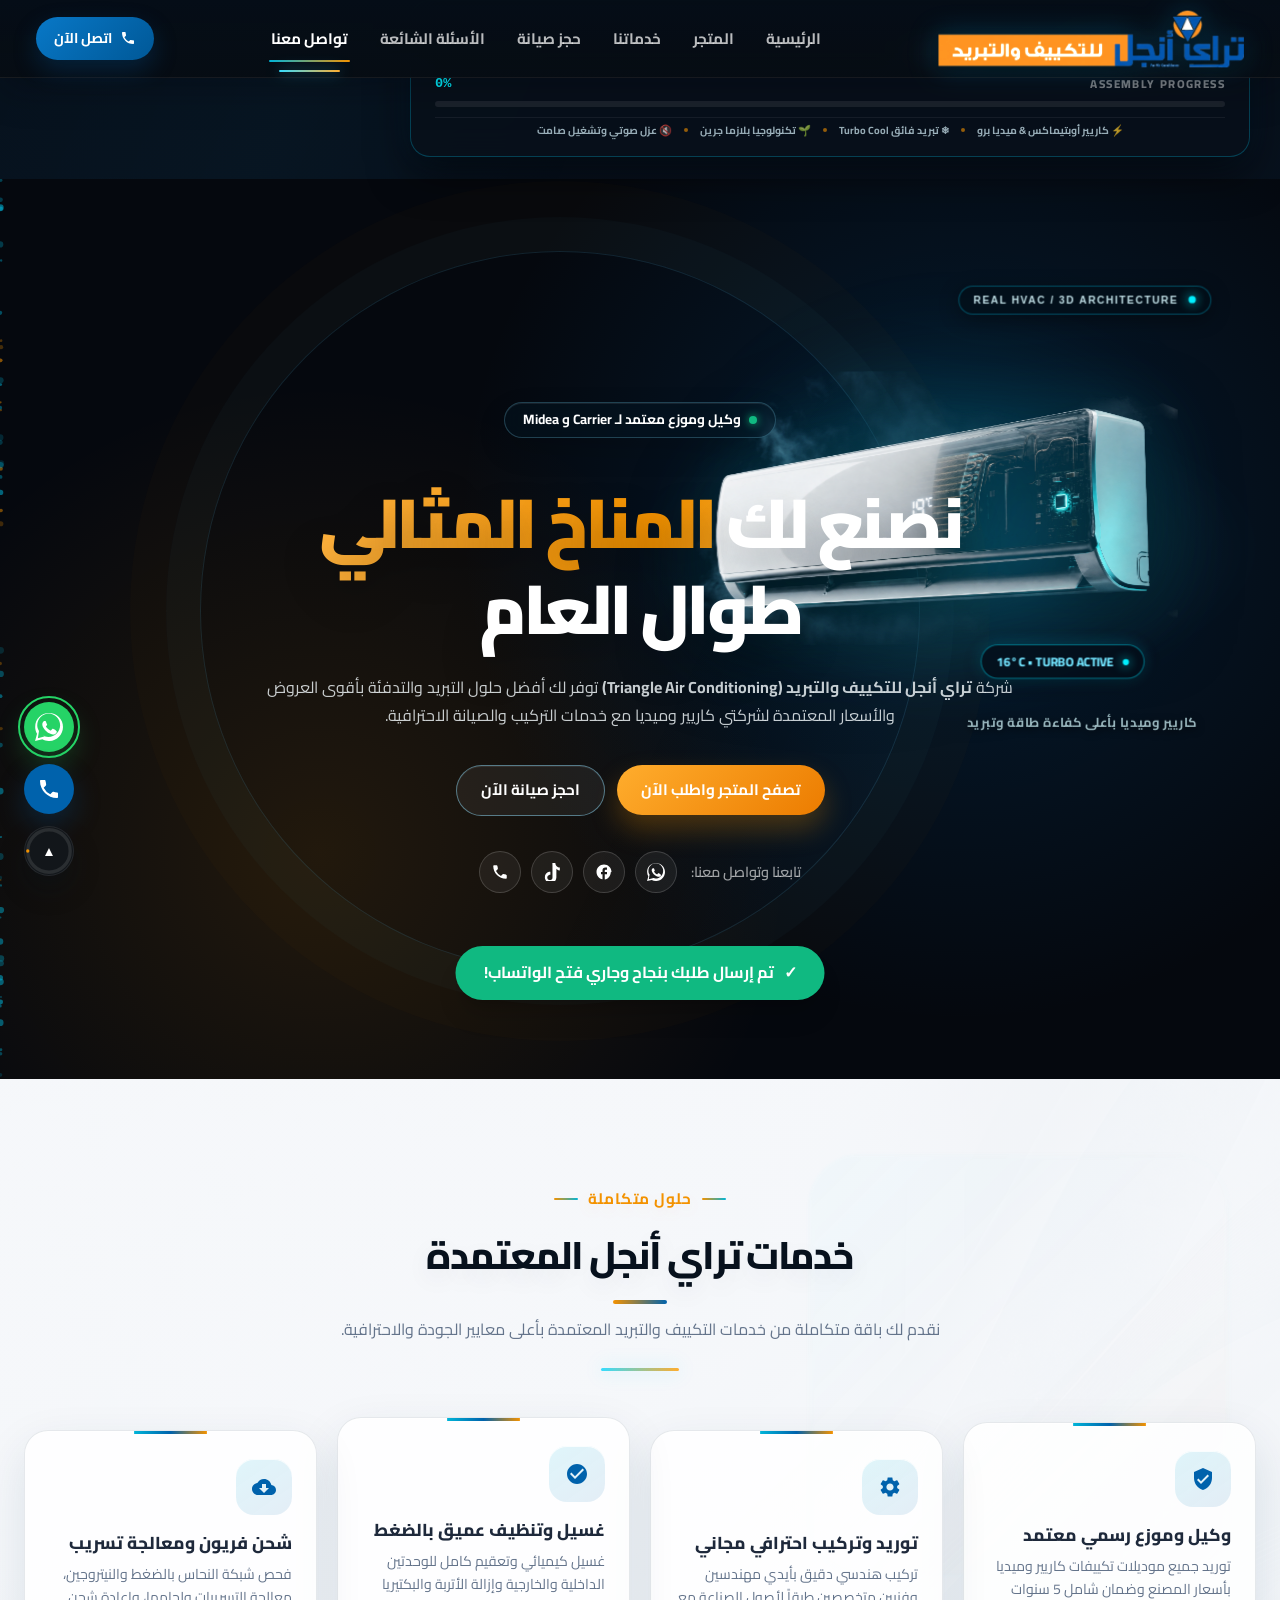
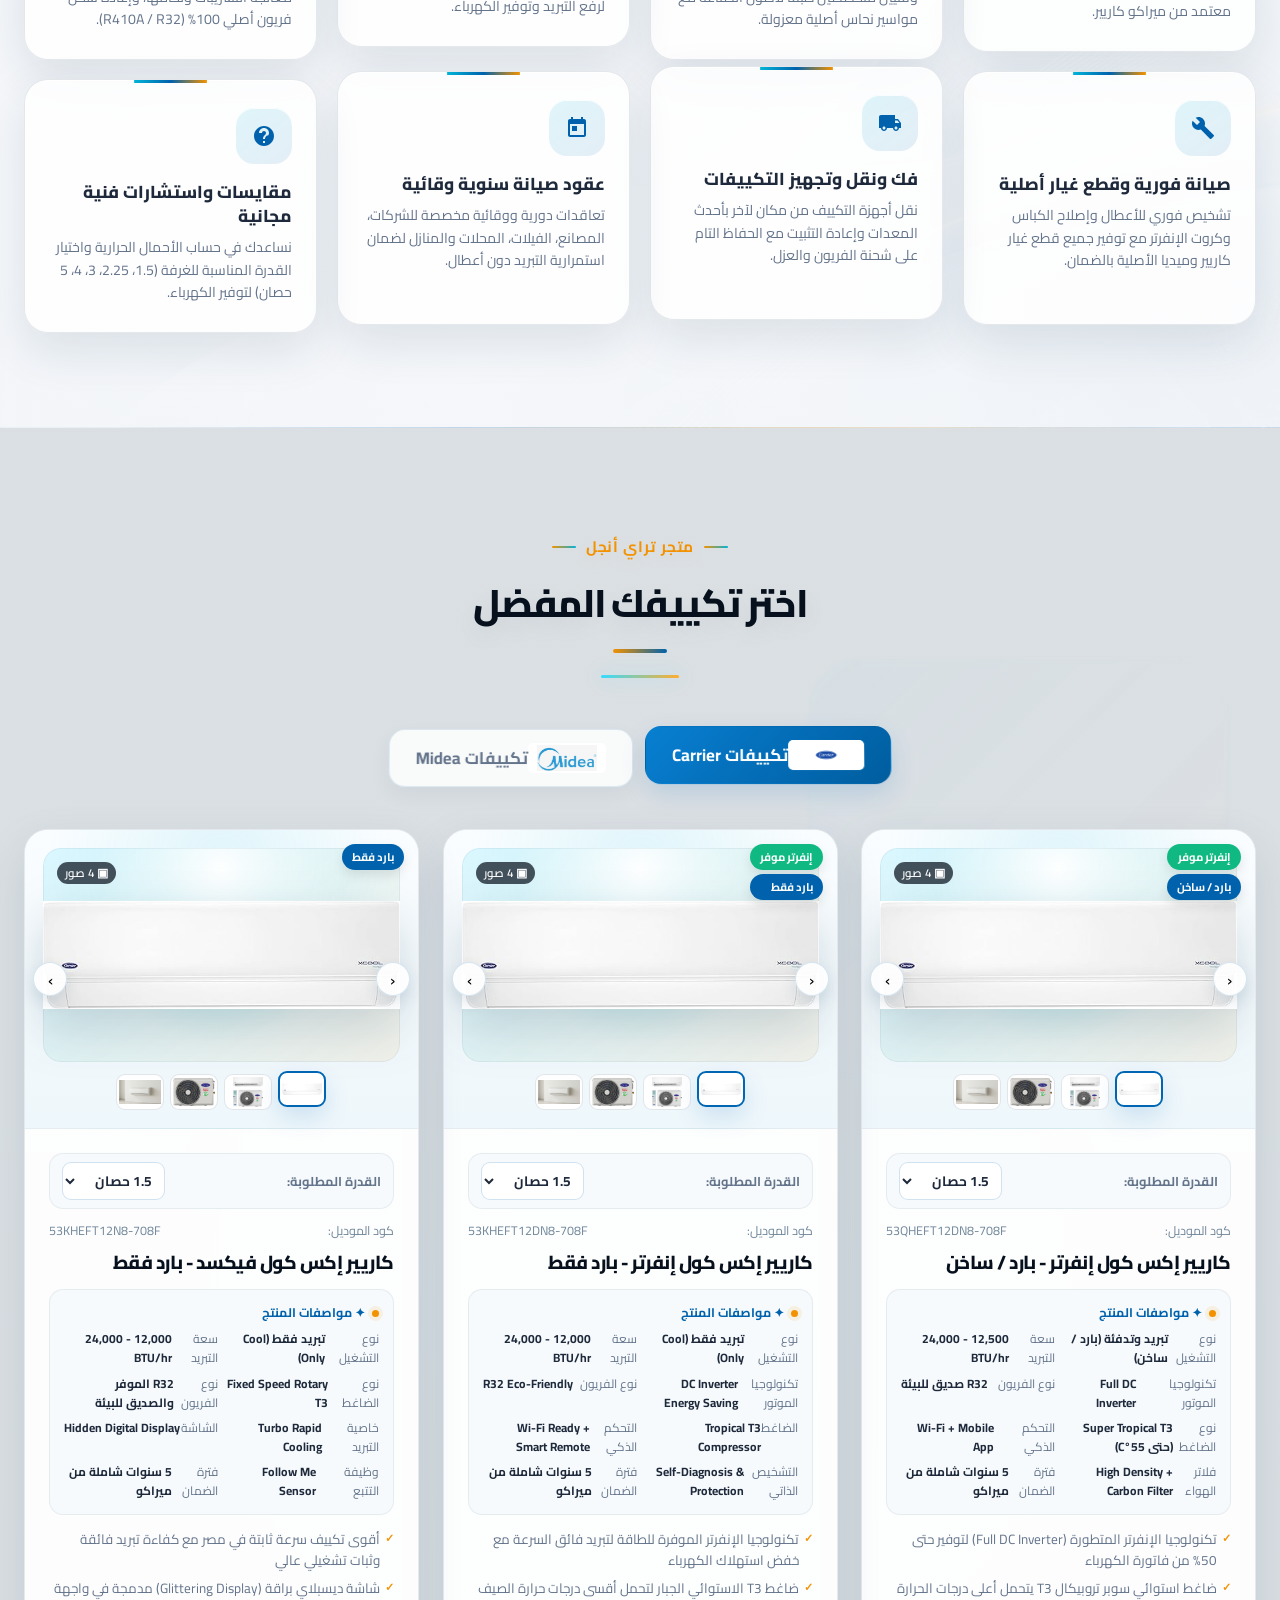
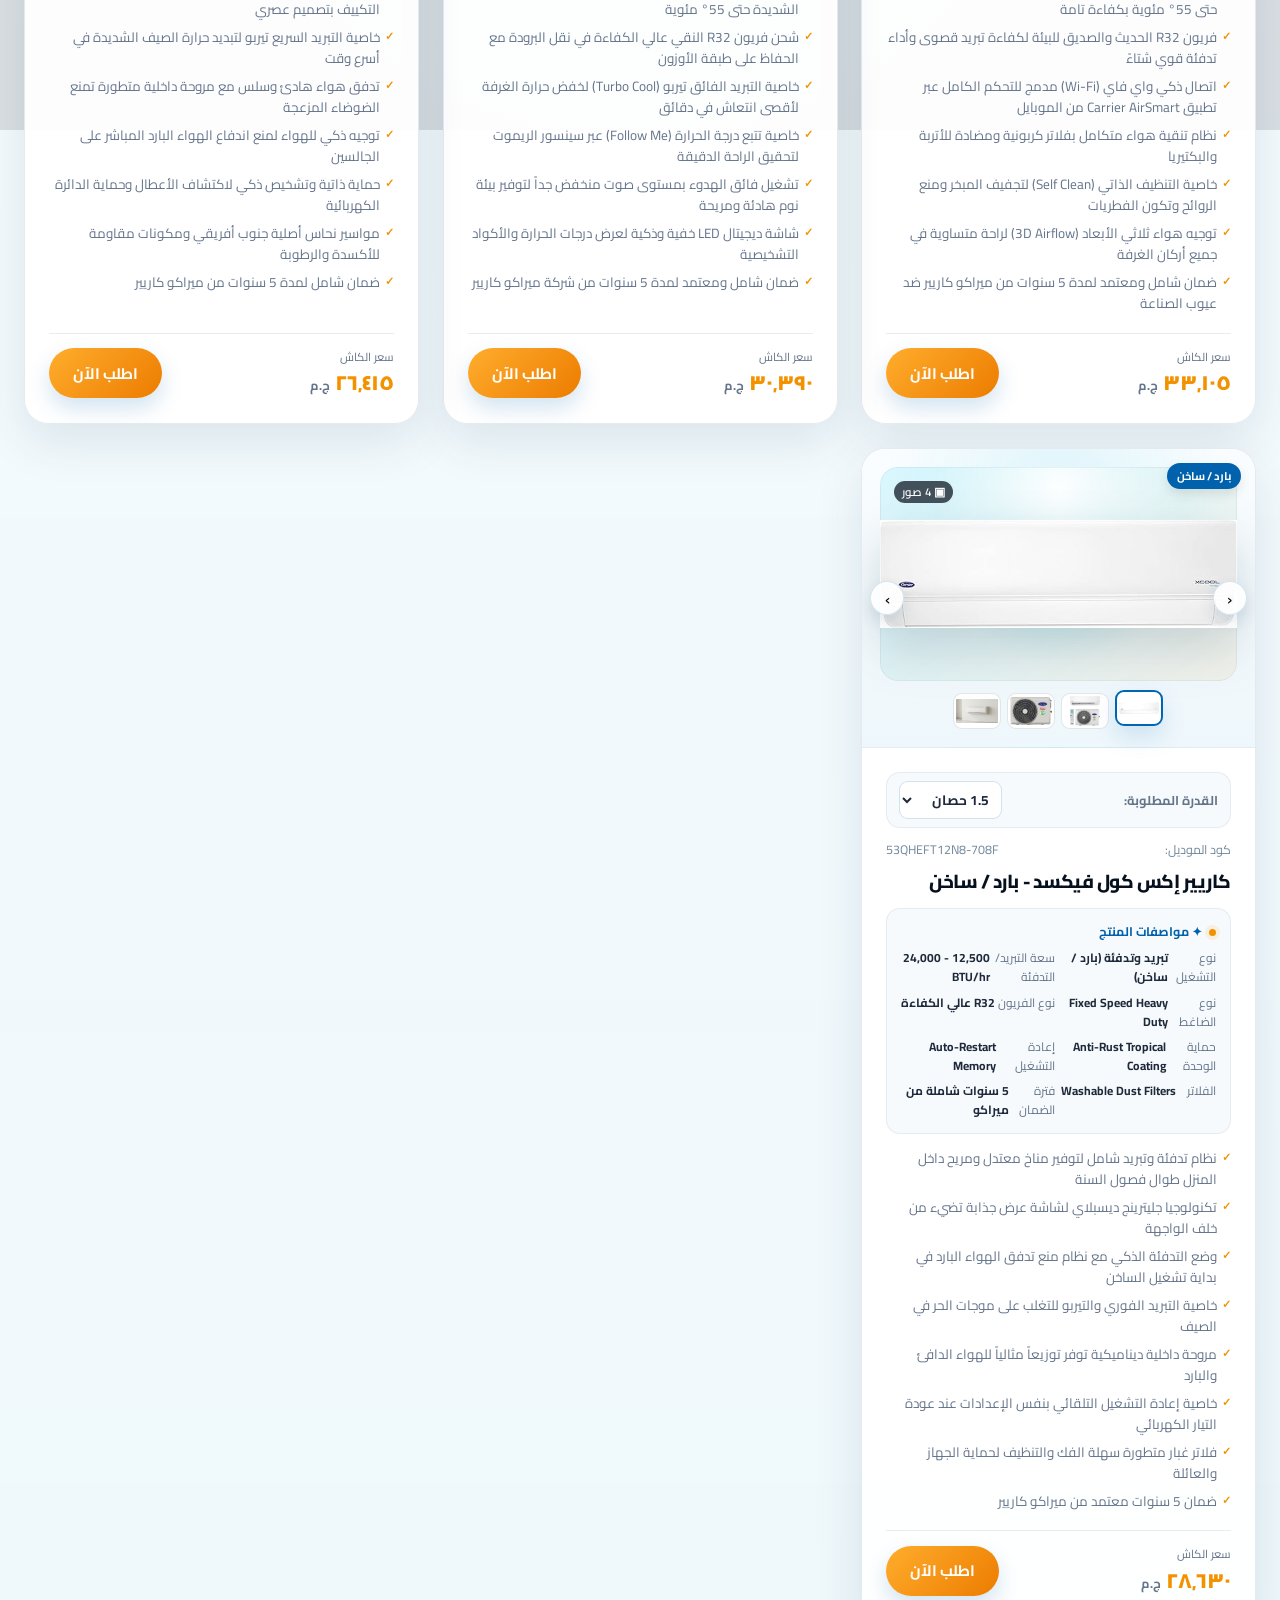
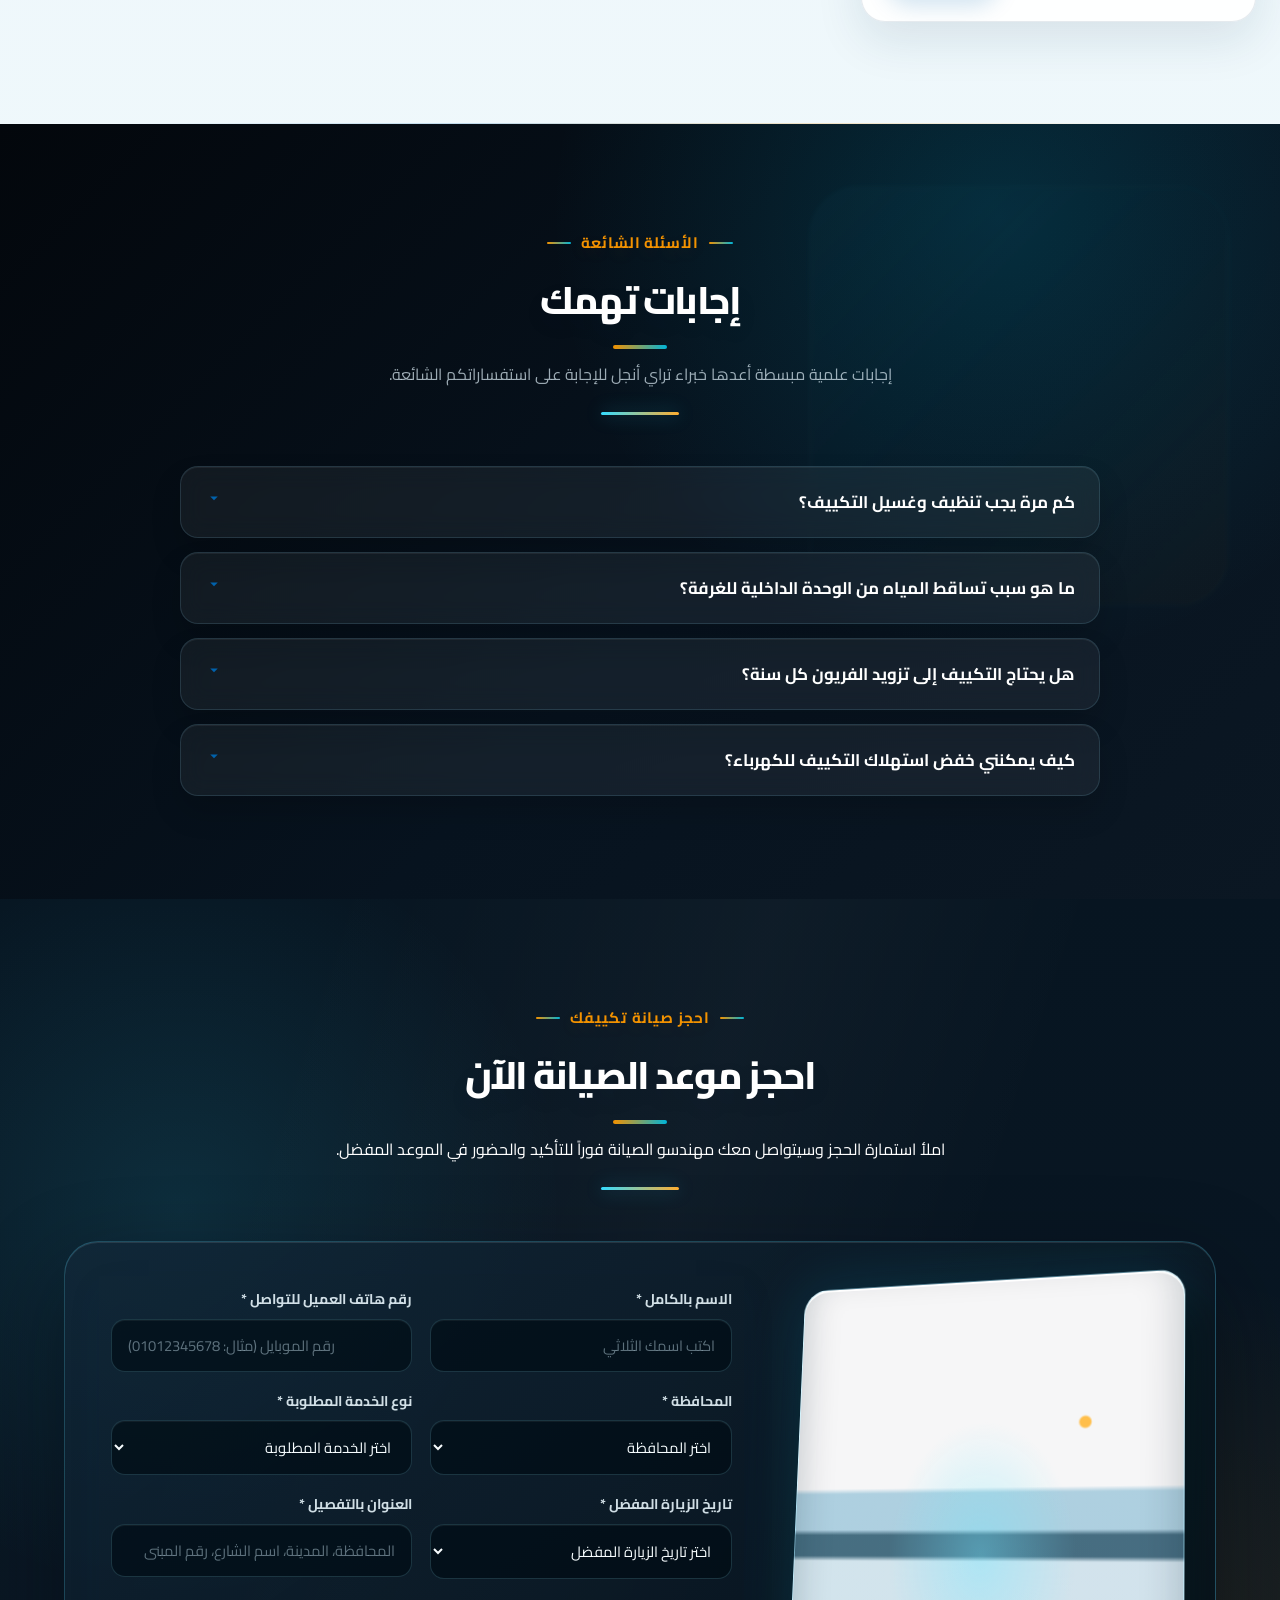
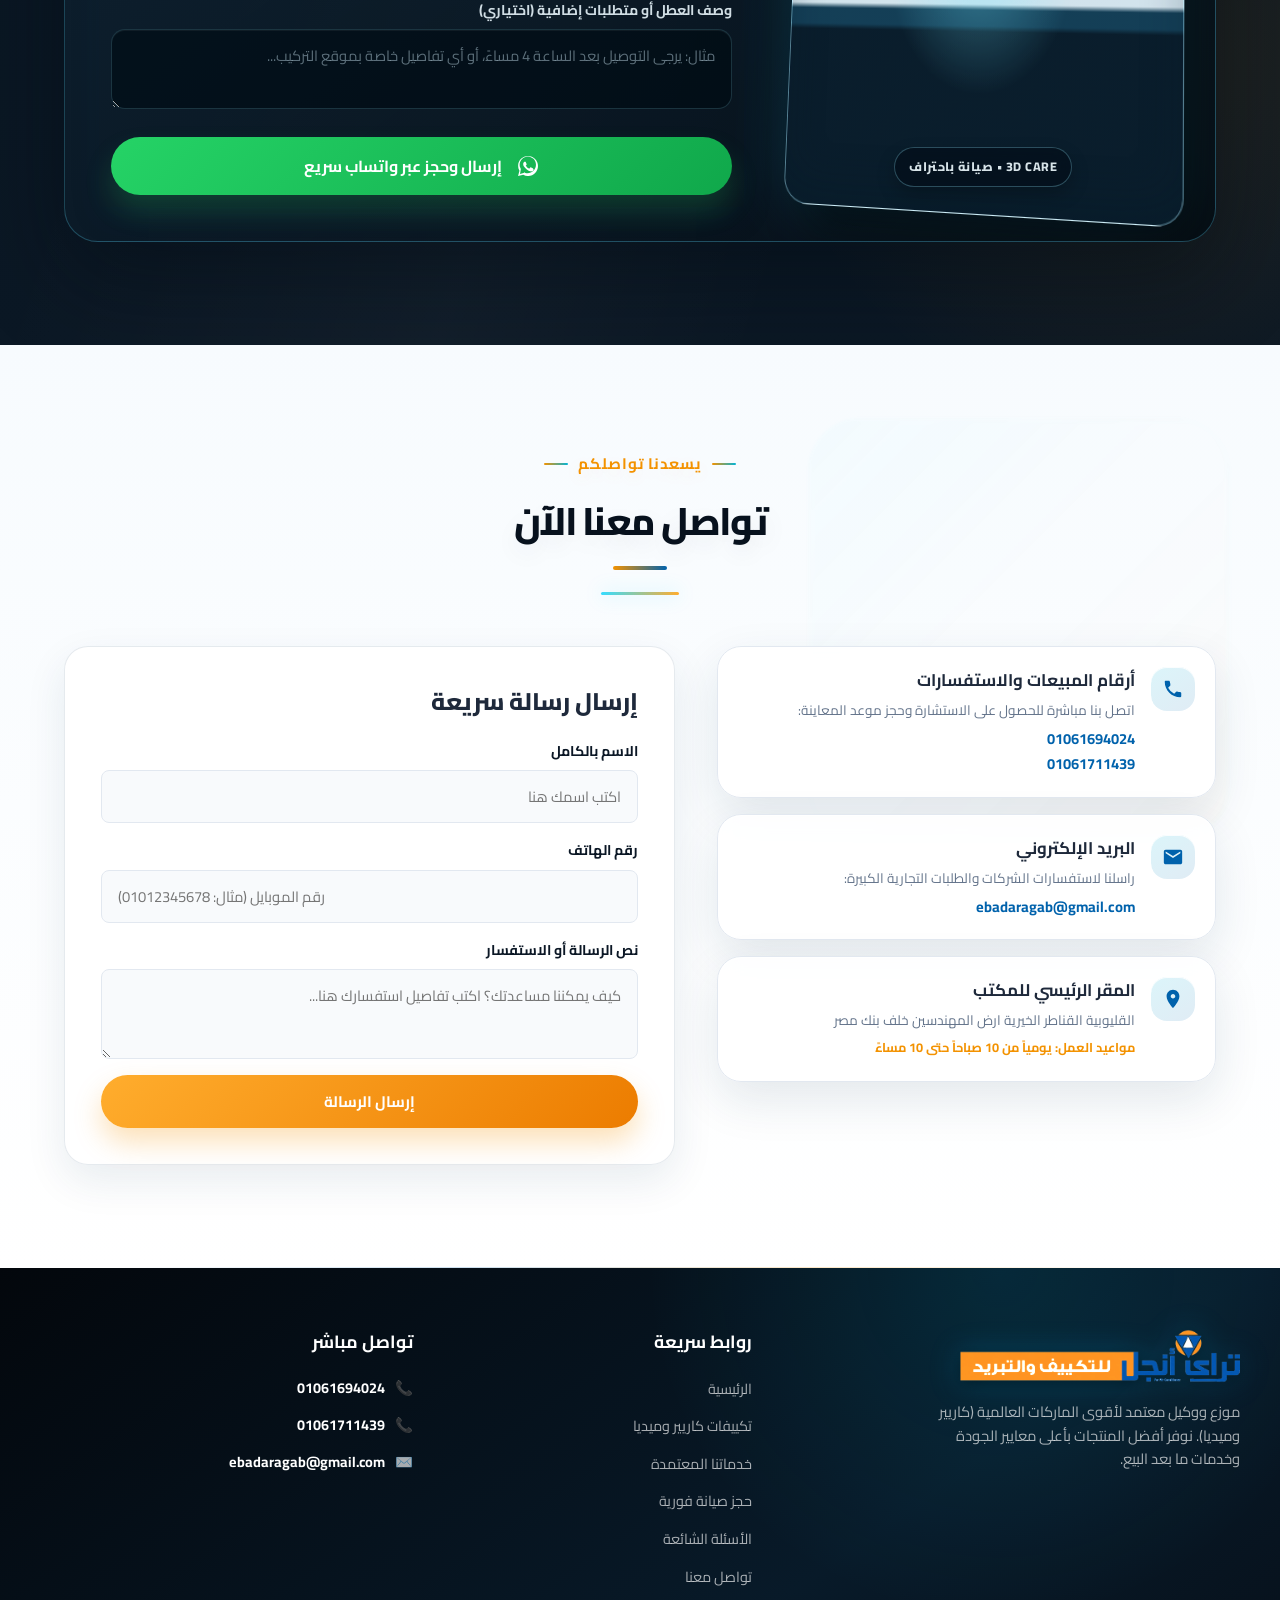
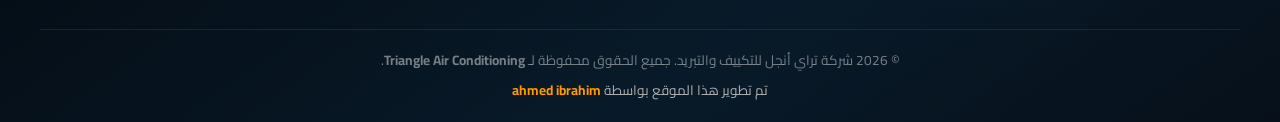
==== commit a46a414e: "fix: photorealistic full-unit 3D assembly and laser convergence intro" ====
--- a/index.html
+++ b/index.html
@@ -5474,7 +5474,7 @@
   z-index: 1;
   pointer-events: none;
   background: 
-    radial-gradient(ellipse 70% 50% at 50% 48%, rgba(0, 180, 216, 0.18), transparent 70%),
+    radial-gradient(ellipse 70% 50% at 50% 48%, rgba(0, 180, 216, 0.20), transparent 70%),
     radial-gradient(ellipse 40% 30% at 50% 60%, rgba(243, 146, 0, 0.12), transparent 60%);
   filter: blur(10px);
 }
@@ -5517,7 +5517,7 @@
   z-index: 20;
   width: 100%;
   max-width: 1300px;
-  padding: clamp(16px, 3vw, 28px) clamp(20px, 4vw, 40px);
+  padding: clamp(14px, 2.5vw, 24px) clamp(20px, 4vw, 40px);
   display: flex;
   justify-content: space-between;
   align-items: center;
@@ -5531,7 +5531,7 @@
 }
 
 .cinema-logo {
-  height: clamp(38px, 5vw, 48px);
+  height: clamp(38px, 4.5vw, 48px);
   width: auto;
   object-fit: contain;
   filter: drop-shadow(0 0 16px rgba(0, 180, 216, 0.45));
@@ -5626,7 +5626,7 @@
   transform: translateX(-3px);
 }
 
-/* 4. مسرح التجميع ثلاثي الأبعاد الملحمي (3D Stage & Parts) */
+/* 4. مسرح التجميع ثلاثي الأبعاد الملحمي (Photorealistic 3D Stage) */
 .cinema-stage {
   position: relative;
   z-index: 10;
@@ -5636,278 +5636,251 @@
   justify-content: center;
   align-items: center;
   perspective: 1200px;
-  touch-action: none;
+  padding: 10px;
+  box-sizing: border-box;
 }
 
 .cinema-halo-glow {
   position: absolute;
-  width: min(700px, 80vw);
-  height: min(450px, 50vh);
+  width: min(850px, 90vw);
+  height: min(500px, 55vh);
   border-radius: 50%;
-  background: radial-gradient(ellipse, rgba(0, 180, 216, 0.28) 0%, rgba(0, 98, 172, 0.14) 45%, transparent 72%);
-  filter: blur(48px);
+  background: radial-gradient(ellipse, rgba(0, 180, 216, 0.32) 0%, rgba(0, 98, 172, 0.16) 50%, transparent 72%);
+  filter: blur(54px);
   pointer-events: none;
   animation: haloBreathe 4s infinite ease-in-out;
 }
 
 @keyframes haloBreathe {
-  0%, 100% { transform: scale(0.95); opacity: 0.65; }
-  50% { transform: scale(1.1); opacity: 0.95; }
-}
-
-.cinema-laser-orb {
-  position: absolute;
-  width: min(540px, 68vw);
-  height: min(320px, 40vh);
-  border: 1px solid rgba(0, 180, 216, 0.25);
-  border-radius: 50%;
-  pointer-events: none;
-  transform: rotateX(65deg);
-  animation: laserRingRotate 18s linear infinite;
-  box-shadow: 0 0 30px rgba(0, 180, 216, 0.12), inset 0 0 30px rgba(0, 180, 216, 0.08);
-}
-
-@keyframes laserRingRotate {
-  0% { transform: rotateX(65deg) rotateZ(0deg); }
-  100% { transform: rotateX(65deg) rotateZ(360deg); }
-}
-
-/* حاوية الأجزاء ثلاثية الأبعاد */
-.cinema-ac-assembly {
+  0%, 100% { transform: scale(0.96); opacity: 0.7; }
+  50% { transform: scale(1.08); opacity: 1; }
+}
+
+/* الإطار الهندسي الكامل للتكييف (16:9 Aspect Ratio) */
+.cinema-ac-viewport {
   position: relative;
-  width: min(740px, 86vw);
-  height: min(420px, 52vh);
+  width: min(880px, 92vw);
+  aspect-ratio: 16 / 9;
+  max-height: 52vh;
+  border-radius: 20px;
+  overflow: hidden;
+  background: #020509;
+  border: 1px solid rgba(0, 180, 216, 0.35);
+  box-shadow: 0 24px 70px rgba(0, 0, 0, 0.85), 0 0 50px rgba(0, 180, 216, 0.25);
   transform-style: preserve-3d;
   transform: translate3d(var(--cam-pan-x, 0px), var(--cam-pan-y, 0px), 0px) 
-             rotateX(var(--cam-rot-x, 4deg)) 
-             rotateY(var(--cam-rot-y, -6deg)) 
+             rotateX(var(--cam-rot-x, 3deg)) 
+             rotateY(var(--cam-rot-y, -4deg)) 
              scale(var(--cam-scale, 1));
-  transition: transform 0.6s cubic-bezier(0.16, 1, 0.3, 1);
+  transition: transform 0.6s cubic-bezier(0.16, 1, 0.3, 1), box-shadow 0.6s ease;
   will-change: transform;
 }
 
-/* التنسيق الأساسي لكل قطعة تكييف تطفو في الفضاء */
-.cinema-part {
+/* الطبقات الأساسية داخل الإطار */
+.ac-layer {
   position: absolute;
   inset: 0;
+  width: 100%;
+  height: 100%;
+  pointer-events: none;
+  transition: opacity 1.1s cubic-bezier(0.19, 1, 0.22, 1), 
+              transform 1.2s cubic-bezier(0.19, 1, 0.22, 1),
+              filter 0.8s ease;
+  will-change: opacity, transform, filter;
+}
+
+.ac-stage-img {
+  width: 100%;
+  height: 100%;
+  object-fit: cover;
+  display: block;
+  user-select: none;
+}
+
+/* 1. طبقة التفكك ثلاثي الأبعاد */
+.layer-exploded {
+  z-index: 10;
+  opacity: 1;
+  transform: scale(1);
+  filter: contrast(1.05) brightness(1);
+}
+
+.cinema-intro.state-assembling .layer-exploded {
+  opacity: 0;
+  transform: scale(0.96) translateZ(-30px);
+  filter: contrast(1.2) brightness(1.3) blur(2px);
+}
+
+/* 2. طبقة التكييف المجمع النهائي */
+.layer-assembled {
+  z-index: 12;
+  opacity: 0;
+  transform: scale(1.04) translateZ(20px);
+  filter: contrast(1.05) brightness(0.9);
+}
+
+.cinema-intro.state-assembling .layer-assembled {
+  opacity: 1;
+  transform: scale(1) translateZ(0);
+  filter: contrast(1.05) brightness(1);
+}
+
+.cinema-intro.state-assembled .layer-assembled {
+  opacity: 1;
+  transform: scale(1) translateZ(0);
+}
+
+/* مؤشرات التحديد والبيانات الهندسية (Holographic Tech Pins) */
+.tech-pin {
+  position: absolute;
+  display: flex;
+  align-items: center;
+  gap: 8px;
+  z-index: 25;
+  pointer-events: none;
+  transform: translate(-50%, -50%);
+  transition: opacity 0.5s ease, transform 0.6s ease;
+}
+
+.pin-ring {
+  width: 22px;
+  height: 22px;
+  border: 1px solid #00f0ff;
+  border-radius: 50%;
+  box-shadow: 0 0 14px rgba(0, 240, 255, 0.6), inset 0 0 8px rgba(0, 240, 255, 0.4);
+  animation: pinPulse 1.8s infinite ease-in-out;
   display: flex;
   justify-content: center;
   align-items: center;
-  transform-style: preserve-3d;
+  flex-shrink: 0;
+}
+
+.pin-dot {
+  width: 6px;
+  height: 6px;
+  background: #ffaa2b;
+  border-radius: 50%;
+  box-shadow: 0 0 8px #ffaa2b;
+  position: absolute;
+  left: 8px;
+  top: 8px;
+}
+
+.pin-tag {
+  background: rgba(3, 14, 26, 0.82);
+  border: 1px solid rgba(0, 229, 255, 0.45);
+  color: #e2f8ff;
+  font-size: clamp(0.65rem, 0.8vw, 0.76rem);
+  font-weight: 800;
+  padding: 3px 10px;
+  border-radius: 6px;
+  backdrop-filter: blur(8px);
+  white-space: nowrap;
+  box-shadow: 0 4px 15px rgba(0, 0, 0, 0.5);
+  text-shadow: 0 1px 4px rgba(0, 0, 0, 0.8);
+}
+
+@keyframes pinPulse {
+  0%, 100% { transform: scale(0.9); opacity: 0.8; }
+  50% { transform: scale(1.2); opacity: 1; }
+}
+
+.cinema-intro.state-assembling .tech-pin {
+  opacity: 0;
+  transform: translate(-50%, -50%) scale(0.4);
+}
+
+/* خط ليزر التجميع المغناطيسي الفائق (Assembly Laser Beam) */
+.ac-assembly-laser {
+  position: absolute;
+  top: 0;
+  bottom: 0;
+  width: 3px;
+  left: -20px;
+  z-index: 30;
+  background: linear-gradient(180deg, transparent, #00f0ff 30%, #ffffff 50%, #ffaa2b 70%, transparent);
+  box-shadow: 0 0 25px 6px rgba(0, 240, 255, 0.85), 0 0 60px 15px rgba(243, 146, 0, 0.45);
+  opacity: 0;
   pointer-events: none;
-  opacity: 0;
-  will-change: transform, opacity;
-  transition: transform 1.25s cubic-bezier(0.19, 1, 0.22, 1), 
-              opacity 0.6s cubic-bezier(0.16, 1, 0.3, 1),
-              filter 0.6s ease;
-}
-
-.cinema-part img {
-  width: 100%;
-  height: 100%;
-  object-fit: contain;
-  user-select: none;
-  filter: drop-shadow(0 20px 30px rgba(0, 0, 0, 0.55));
-}
-
-/* حالة التفكك المبدئي الفضائي (State: Exploded 3D) */
-.cinema-intro.state-exploded .cinema-part {
-  opacity: 0.95;
-}
-
-/* 1. الشاسيه والهيكل الخلفي */
-.cinema-intro.state-exploded .part-chassis {
-  transform: translate3d(0px, 15px, -90px) rotateX(10deg) scale(0.92);
-}
-
-/* 2. التوربين الهوائي */
-.cinema-intro.state-exploded .part-blower {
-  transform: translate3d(60px, -75px, 160px) rotateZ(-16deg) rotateY(18deg) scale(0.96);
-}
-
-/* 3. مبخر التبريد النحاسي */
-.cinema-intro.state-exploded .part-coil {
-  transform: translate3d(-85px, -65px, 240px) rotateZ(12deg) rotateX(16deg) scale(1.02);
-}
-
-/* 4. اللوحة الذكية */
-.cinema-intro.state-exploded .part-board {
-  transform: translate3d(145px, 45px, 280px) rotateY(-24deg) rotateZ(8deg) scale(1.05);
-}
-
-/* 5. موجهات الهواء */
-.cinema-intro.state-exploded .part-airout {
-  transform: translate3d(-15px, 110px, 190px) rotateX(32deg) scale(0.98);
-}
-
-/* 6. الواجهة الأمامية */
-.cinema-intro.state-exploded .part-shell {
-  transform: translate3d(-35px, -30px, 420px) rotateY(-14deg) rotateX(-10deg) scale(1.18);
-}
-
-/* 7. التحفة النهائية المجمعة */
-.part-assembled-masterpiece {
-  z-index: 25;
-  opacity: 0;
-  transform: translate3d(0, 0, 30px) scale(0.96);
-  transition: opacity 0.8s ease, transform 0.9s cubic-bezier(0.16, 1, 0.3, 1);
-}
-
-.part-assembled-masterpiece img {
-  filter: drop-shadow(0 25px 45px rgba(0, 0, 0, 0.65)) drop-shadow(0 0 35px rgba(0, 180, 216, 0.25));
-}
-
-/* ===================================================
-   مراحل التجميع الديناميكية المتتالية (Progressive Assembly Steps)
-   =================================================== */
-
-/* الخطوة 1: تثبيت الشاسيه والتوربين */
-.cinema-intro.step-chassis-blower .part-chassis {
+  transition: opacity 0.3s ease;
+}
+
+.cinema-intro.state-assembling .ac-assembly-laser {
   opacity: 1;
-  transform: translate3d(0, 0, 0) rotateX(0deg) scale(1);
-}
-
-.cinema-intro.step-chassis-blower .part-blower {
-  opacity: 1;
-  transform: translate3d(10px, 2px, 20px) rotateZ(0deg) rotateY(0deg) scale(1);
-  filter: drop-shadow(0 0 20px rgba(0, 180, 216, 0.5));
-}
-
-/* الخطوة 2: تثبيت مبخر التبريد واللوحة الذكية */
-.cinema-intro.step-coil-board .part-chassis {
-  opacity: 1;
-  transform: translate3d(0, 0, 0) scale(1);
-}
-
-.cinema-intro.step-coil-board .part-blower {
-  opacity: 1;
-  transform: translate3d(10px, 2px, 20px) scale(1);
-}
-
-.cinema-intro.step-coil-board .part-coil {
-  opacity: 1;
-  transform: translate3d(0px, -6px, 40px) rotateZ(0deg) rotateX(0deg) scale(1);
-  filter: drop-shadow(0 0 25px rgba(0, 229, 255, 0.65));
-}
-
-.cinema-intro.step-coil-board .part-board {
-  opacity: 1;
-  transform: translate3d(88px, 12px, 50px) rotateY(0deg) rotateZ(0deg) scale(1);
-  filter: drop-shadow(0 0 20px rgba(243, 146, 0, 0.7));
-}
-
-/* الخطوة 3: إحكام موجهات الهواء والغطاء الأمامي */
-.cinema-intro.step-shell-outlet .part-airout {
-  opacity: 1;
-  transform: translate3d(0px, 38px, 45px) rotateX(0deg) scale(1);
-}
-
-.cinema-intro.step-shell-outlet .part-shell {
-  opacity: 1;
-  transform: translate3d(0px, 0px, 60px) rotateY(0deg) rotateX(0deg) scale(1);
-  filter: drop-shadow(0 20px 35px rgba(0, 0, 0, 0.6));
-}
-
-/* الخطوة 4: اكتمال الوحدة واستقرار التحفة (Masterpiece Settled) */
-.cinema-intro.state-assembled .cinema-part:not(.part-assembled-masterpiece) {
-  opacity: 0;
-  transform: translate3d(0, 0, 20px) scale(0.98);
-  transition: opacity 0.5s ease, transform 0.5s ease;
-}
-
-.cinema-intro.state-assembled .part-assembled-masterpiece {
-  opacity: 1;
-  transform: translate3d(0, 0, 50px) scale(1);
-  animation: acGentleFloat 4s ease-in-out infinite alternate;
-}
-
-@keyframes acGentleFloat {
-  0% { transform: translate3d(0, 0, 50px) rotateX(0deg) rotateY(0deg); }
-  100% { transform: translate3d(0, -10px, 60px) rotateX(2deg) rotateY(-2deg); }
-}
-
-/* الشاشة الرقمية المضيئة في قلب التكييف */
-.ac-led-display {
+  animation: laserSweep 1.8s cubic-bezier(0.25, 1, 0.5, 1) forwards;
+}
+
+@keyframes laserSweep {
+  0% { left: 0%; opacity: 0; }
+  10% { opacity: 1; }
+  90% { opacity: 1; }
+  100% { left: 100%; opacity: 0; }
+}
+
+/* توهج شاشة التكييف الرقمية (19°C) */
+.ac-screen-glow {
   position: absolute;
-  right: 28%;
-  top: 40%;
+  top: 41%;
+  left: 48%;
   display: flex;
   align-items: center;
   gap: 4px;
-  background: rgba(0, 15, 25, 0.85);
-  border: 1px solid rgba(0, 229, 255, 0.55);
+  background: rgba(0, 20, 35, 0.9);
+  border: 1px solid #00f0ff;
+  border-radius: 8px;
   padding: 4px 10px;
-  border-radius: 6px;
-  box-shadow: 0 0 16px rgba(0, 229, 255, 0.6), inset 0 0 10px rgba(0, 229, 255, 0.3);
+  box-shadow: 0 0 20px rgba(0, 240, 255, 0.8), inset 0 0 10px rgba(0, 240, 255, 0.4);
   opacity: 0;
-  transform: scale(0.7);
-  transition: all 0.5s cubic-bezier(0.175, 0.885, 0.32, 1.275);
-}
-
-.cinema-intro.state-assembled .ac-led-display {
+  transform: scale(0.6);
+  transition: all 0.6s cubic-bezier(0.175, 0.885, 0.32, 1.275);
+}
+
+.cinema-intro.state-assembled .ac-screen-glow {
   opacity: 1;
   transform: scale(1);
 }
 
-.ac-temp-val {
+.ac-screen-temp {
   font-family: 'Courier New', Courier, monospace;
   font-size: 1.15rem;
   font-weight: 900;
   color: #00f0ff;
-  letter-spacing: -0.05em;
-  text-shadow: 0 0 8px #00f0ff;
-}
-
-.ac-ice-glyph {
-  font-size: 0.9rem;
-  color: #8befff;
+  text-shadow: 0 0 10px #00f0ff;
+}
+
+.ac-screen-ice {
+  color: #ffaa2b;
+  font-size: 0.95rem;
   animation: iceTwinkle 2s infinite ease-in-out;
 }
 
 @keyframes iceTwinkle {
-  0%, 100% { transform: rotate(0deg) scale(0.9); opacity: 0.8; }
-  50% { transform: rotate(180deg) scale(1.15); opacity: 1; }
-}
-
-/* انبعاثات وتيارات التبريد الفائق المنطلقة */
-.ac-cool-airflow {
+  0%, 100% { transform: scale(0.9); opacity: 0.8; }
+  50% { transform: scale(1.2); opacity: 1; }
+}
+
+/* انطلاق نسيم التبريد الفائق (Cool Air Mist) */
+.ac-mist-burst {
   position: absolute;
-  left: 20%;
-  right: 20%;
-  bottom: 22%;
-  height: 60px;
+  left: 15%;
+  right: 15%;
+  bottom: 12%;
+  height: 80px;
+  background: radial-gradient(ellipse at center bottom, rgba(0, 240, 255, 0.35) 0%, rgba(0, 180, 216, 0.1) 50%, transparent 80%);
+  filter: blur(14px);
+  opacity: 0;
   pointer-events: none;
-  opacity: 0;
-  transition: opacity 0.8s ease 0.3s;
-}
-
-.cinema-intro.state-assembled .ac-cool-airflow {
+  transition: opacity 0.8s ease 0.2s;
+}
+
+.cinema-intro.state-assembled .ac-mist-burst {
   opacity: 1;
-}
-
-.ac-cool-airflow span {
-  position: absolute;
-  inset: 0;
-  background: linear-gradient(180deg, rgba(0, 229, 255, 0.35) 0%, rgba(0, 180, 216, 0.08) 60%, transparent 100%);
-  filter: blur(8px);
-  border-radius: 50% 50% 0 0;
-  transform-origin: center top;
-  animation: airflowWave 2s infinite ease-out;
-}
-
-.ac-cool-airflow span:nth-child(2) {
-  animation-delay: 0.65s;
-  opacity: 0.7;
-}
-
-.ac-cool-airflow span:nth-child(3) {
-  animation-delay: 1.3s;
-  opacity: 0.4;
-}
-
-@keyframes airflowWave {
-  0% { transform: scaleY(0.2) translateY(0); opacity: 0.8; }
-  100% { transform: scaleY(1.8) translateY(25px); opacity: 0; }
+  animation: mistPulse 3s infinite ease-in-out alternate;
+}
+
+@keyframes mistPulse {
+  0% { transform: scaleY(0.7); opacity: 0.6; }
+  100% { transform: scaleY(1.3); opacity: 1; }
 }
 
 /* 5. شريط القياس والبيانات الحية السفلي (Bottom HUD) */
@@ -5916,20 +5889,20 @@
   z-index: 20;
   width: 100%;
   max-width: 900px;
-  padding: 0 clamp(16px, 3vw, 30px) clamp(16px, 3vw, 24px);
+  padding: 0 clamp(16px, 3vw, 30px) clamp(14px, 2.5vw, 22px);
   box-sizing: border-box;
 }
 
 .cinema-hud-card {
-  background: rgba(8, 16, 26, 0.75);
-  border: 1px solid rgba(0, 180, 216, 0.28);
+  background: rgba(8, 16, 26, 0.78);
+  border: 1px solid rgba(0, 180, 216, 0.3);
   border-radius: 20px;
-  padding: clamp(14px, 2vw, 20px) clamp(16px, 3vw, 26px);
+  padding: clamp(12px, 1.8vw, 18px) clamp(16px, 2.5vw, 24px);
   backdrop-filter: blur(16px);
   box-shadow: 0 16px 40px rgba(0, 0, 0, 0.6), 0 0 30px rgba(0, 98, 172, 0.15);
   display: flex;
   flex-direction: column;
-  gap: 12px;
+  gap: 10px;
 }
 
 .cinema-step-info {
@@ -6093,7 +6066,6 @@
   z-index: 5;
 }
 
-/* مسرح الهيرو المحدث */
 .hero-reference-stage {
   position: absolute;
   top: 8%;
@@ -6236,15 +6208,19 @@
   .cinema-mode-badge {
     display: none;
   }
-  .cinema-ac-assembly {
-    width: 92vw;
-    height: 44vh;
+  .cinema-ac-viewport {
+    width: 95vw;
+    max-height: 42vh;
+  }
+  .tech-pin .pin-tag {
+    font-size: 0.62rem;
+    padding: 2px 6px;
   }
   .cinema-bottom-hud {
     padding: 0 12px 12px;
   }
   .cinema-hud-card {
-    padding: 12px 14px;
+    padding: 10px 14px;
     gap: 8px;
   }
   .cinema-chips-strip {
@@ -6267,22 +6243,13 @@
 
 @media (prefers-reduced-motion: reduce) {
   .cinema-intro,
-  .cinema-part,
   .hero-reference-stage,
-  .hero-reference-final,
-  .ac-cool-airflow span {
+  .hero-reference-final {
     animation: none !important;
     transition: none !important;
   }
-  .cinema-part {
-    display: none !important;
-  }
-  .part-assembled-masterpiece {
-    display: block !important;
-    opacity: 1 !important;
-    transform: none !important;
-  }
 }
+
 
   </style>
   <link rel="preconnect" href="https://fonts.googleapis.com">
@@ -6291,7 +6258,7 @@
 </head>
 <body>
 
-    <!-- شاشة الدخول والتجميع ثلاثي الأبعاد الأسطورية (3D Cinematic AC Assembly) -->
+      <!-- شاشة الدخول والتجميع ثلاثي الأبعاد الأسطورية (3D Cinematic AC Assembly) -->
   <div class="preloader cinema-intro" id="preloader" role="dialog" aria-modal="true" aria-label="تجربة تجميع التكييف ثلاثية الأبعاد">
     <!-- خلفية فلكية وشبكة ليزرية وضباب تبريد -->
     <div class="cinema-backdrop" aria-hidden="true"></div>
@@ -6308,7 +6275,7 @@
         </div>
       </div>
       <div class="cinema-actions">
-        <div class="cinema-mode-badge"><span class="badge-pulse"></span> نظام تجميع ذكي 3D</div>
+        <div class="cinema-mode-badge"><span class="badge-pulse"></span> نظام تجميع هندسي 3D</div>
         <button type="button" class="cinema-skip-btn" id="cinemaSkipBtn" aria-label="تخطي العرض والدخول للموقع">
           <span>تخطي العرض والتصفح فوراً</span>
           <svg viewBox="0 0 24 24" width="16" height="16" fill="currentColor"><path d="M4 18l8.5-6L4 6v12zm9-12v12l8.5-6L13 6z"/></svg>
@@ -6316,59 +6283,96 @@
       </div>
     </div>
 
-    <!-- مسرح العرض ثلاثي الأبعاد (3D Assembly Stage) -->
+    <!-- مسرح العرض ثلاثي الأبعاد الفاخر (Cinema 3D Stage) -->
     <div class="cinema-stage" id="cinemaStage">
       <div class="cinema-halo-glow" aria-hidden="true"></div>
-      <div class="cinema-laser-orb" aria-hidden="true"></div>
-
-      <div class="cinema-ac-assembly" id="cinemaAcAssembly">
-        <!-- القطعة 1: الهيكل الرئيسي والشاسيه الخلفي -->
-        <div class="cinema-part part-chassis" data-title="الهيكل الأساسي والشاسيه الخلفي" data-en="MAIN CHASSIS">
-          <img src="assets/hvac-parts/main-chassis.png" alt="الهيكل والشاسيه" />
+
+      <!-- الإطار الهندسي للتكييف (16:9 Aspect Ratio) -->
+      <div class="cinema-ac-viewport" id="cinemaAcViewport">
+        <!-- طبقة التفكك ثلاثي الأبعاد (Exploded Hologram View) -->
+        <div class="ac-layer layer-exploded" id="layerExploded">
+          <img src="assets/ac_exploded_3d_reference.jpg" alt="المكونات الهندسية لتكييف الهواء" class="ac-stage-img" />
+          
+          <!-- مؤشرات القياس وتحديد القطع الهندسية (Targeting Pins) -->
+          <div class="tech-pin pin-shell" style="top: 18%; left: 16%;">
+            <span class="pin-ring"><span class="pin-dot"></span></span>
+            <span class="pin-tag">01 الواجهة الانسيابية</span>
+          </div>
+          <div class="tech-pin pin-coil" style="top: 48%; left: 32%;">
+            <span class="pin-ring"><span class="pin-dot"></span></span>
+            <span class="pin-tag">02 مبخر التبريد النحاسي</span>
+          </div>
+          <div class="tech-pin pin-blower" style="top: 26%; right: 18%;">
+            <span class="pin-ring"><span class="pin-dot"></span></span>
+            <span class="pin-tag">03 التوربين فائق الهدوء</span>
+          </div>
+          <div class="tech-pin pin-pcb" style="top: 56%; right: 18%;">
+            <span class="pin-ring"><span class="pin-dot"></span></span>
+            <span class="pin-tag">04 معالج Dual Inverter</span>
+          </div>
+          <div class="tech-pin pin-comp" style="bottom: 16%; left: 56%;">
+            <span class="pin-ring"><span class="pin-dot"></span></span>
+            <span class="pin-tag">05 الضاغط المزدوج</span>
+          </div>
         </div>
 
-        <!-- القطعة 2: التوربين الهوائي الدوار فائق الهدوء -->
-        <div class="cinema-part part-blower" data-title="التوربين الهوائي فائق الهدوء" data-en="CROSS-FLOW TURBINE">
-          <img src="assets/hvac-parts/cross-flow-blower.png" alt="التوربين الهوائي" />
-        </div>
-
-        <!-- القطعة 3: راديتر ومبخر التبريد النحاسي ومكثف الفريون -->
-        <div class="cinema-part part-coil" data-title="راديتر ومبخر التبريد النحاسي" data-en="CRYO HEAT EXCHANGER">
-          <img src="assets/hvac-parts/heat-exchanger.png" alt="مبخر التبريد" />
-        </div>
-
-        <!-- القطعة 4: اللوحة الذكية ومعالج الإنفرتر المزدوج -->
-        <div class="cinema-part part-board" data-title="اللوحة الذكية ومعالج Dual Inverter" data-en="INVERTER AI PCB">
-          <img src="assets/hvac-parts/inverter-pcb.png" alt="اللوحة الذكية" />
-        </div>
-
-        <!-- القطعة 5: موجهات الهواء السفلية الذكية -->
-        <div class="cinema-part part-airout" data-title="موجهات الهواء الذكية (Smart Louvers)" data-en="AERODYNAMIC OUTLET">
-          <img src="assets/hvac-parts/air-outlet.png" alt="موجهات الهواء" />
-        </div>
-
-        <!-- القطعة 6: الواجهة الأمامية الفاخرة -->
-        <div class="cinema-part part-shell" data-title="الواجهة الأمامية الفاخرة" data-en="SLEEK FRONT FASCIA">
-          <img src="assets/hvac-parts/front-shell.png" alt="الواجهة الأمامية" />
-        </div>
-
-        <!-- الوحدة المتكاملة المجمعة بالكامل بعد الإحكام -->
-        <div class="cinema-part part-assembled-masterpiece" id="cinemaMasterpiece">
-          <img src="assets/ac_assembled_hero_cutout.png" alt="تكييف تراي أنجل المكتمل" />
-          <!-- شاشة رقمية مضيئة في قلب التكييف -->
-          <div class="ac-led-display" aria-hidden="true">
-            <span class="ac-temp-val">16°</span>
-            <span class="ac-ice-glyph">❄</span>
+        <!-- خط الليزر الماسح والمغناطيسي للتجميع (Magnetic Convergence Laser) -->
+        <div class="ac-assembly-laser" id="acLaser" aria-hidden="true"></div>
+
+        <!-- طبقة التكييف المجمع المكتمل بالكامل (Fully Assembled Unit) -->
+        <div class="ac-layer layer-assembled" id="layerAssembled">
+          <img src="assets/ac_assembled_hero.png" alt="تكييف تراي أنجل المكتمل" class="ac-stage-img" />
+          
+          <!-- الشاشة الرقمية المضيئة في قلب التكييف -->
+          <div class="ac-screen-glow" aria-hidden="true">
+            <span class="ac-screen-temp">19°C</span>
+            <span class="ac-screen-ice">❄</span>
           </div>
-          <!-- موجات الهواء البارد المنبعثة -->
-          <div class="ac-cool-airflow" aria-hidden="true">
-            <span></span><span></span><span></span>
-          </div>
+
+          <!-- انبعاث نسيم التبريد الفائق -->
+          <div class="ac-mist-burst" aria-hidden="true"></div>
         </div>
       </div>
     </div>
 
     <!-- شريط القياس والبيانات الحية السفلي (HUD Telemetry) -->
+    <div class="cinema-bottom-hud">
+      <div class="cinema-hud-card">
+        <div class="cinema-step-info">
+          <div class="cinema-step-icon">
+            <span class="step-spinner"></span>
+            <svg class="step-check" viewBox="0 0 24 24" width="18" height="18" fill="currentColor"><path d="M9 16.17L4.83 12l-1.42 1.41L9 19 21 7l-1.41-1.41z"/></svg>
+          </div>
+          <div class="cinema-step-texts">
+            <span class="cinema-step-subtitle" id="cinemaStepSub">مرحلة التجميع الهندسي:</span>
+            <h3 class="cinema-step-title" id="cinemaStepTitle">تفكيك المكونات في الفضاء ثلاثي الأبعاد...</h3>
+          </div>
+        </div>
+
+        <div class="cinema-progress-container">
+          <div class="cinema-progress-labels">
+            <span class="cinema-assembly-tag">3D ASSEMBLY SYSTEM</span>
+            <span class="cinema-percent-val" id="cinemaPercentVal">0%</span>
+          </div>
+          <div class="cinema-progress-bar">
+            <div class="cinema-progress-gauge" id="cinemaProgressGauge"></div>
+          </div>
+        </div>
+
+        <div class="cinema-chips-strip">
+          <span class="chip-item">⚡ كاريير أوبتيماكس & ميديا برو</span>
+          <span class="chip-dot"></span>
+          <span class="chip-item">❄ تبريد فائق Turbo Cool</span>
+          <span class="chip-dot"></span>
+          <span class="chip-item">🌱 تكنولوجيا بلازما جرين</span>
+          <span class="chip-dot"></span>
+          <span class="chip-item">🔇 عزل صوتي وتشغيل صامت</span>
+        </div>
+      </div>
+    </div>
+  </div>
+
+<!-- شريط القياس والبيانات الحية السفلي (HUD Telemetry) -->
     <div class="cinema-bottom-hud">
       <div class="cinema-hud-card">
         <div class="cinema-step-info">
@@ -8229,7 +8233,7 @@
   const percentVal = document.getElementById("cinemaPercentVal");
   const canvas = document.getElementById("cinemaAirflowCanvas");
   const stage = document.getElementById("cinemaStage");
-  const assembly = document.getElementById("cinemaAcAssembly");
+  const viewport = document.getElementById("cinemaAcViewport");
 
   let isFinished = false;
   const reducedMotion = window.matchMedia("(prefers-reduced-motion: reduce)").matches;
@@ -8246,7 +8250,7 @@
     resizeCanvas();
     window.addEventListener("resize", resizeCanvas, { passive: true });
 
-    const particleCount = window.innerWidth < 768 ? 28 : 55;
+    const particleCount = window.innerWidth < 768 ? 26 : 52;
     for (let i = 0; i < particleCount; i++) {
       particles.push({
         x: Math.random() * window.innerWidth,
@@ -8281,19 +8285,19 @@
     drawParticles();
   }
 
-  // 2. التحكم في حركة المنظور 3D عبر حركة الماوس أو اللمس (3D Interactive Parallax)
-  if (assembly && stage && !reducedMotion) {
-    let targetX = -6, targetY = 4;
-    let currX = -6, currY = 4;
+  // 2. التحكم في المنظور 3D عبر حركة الماوس أو اللمس (3D Interactive Parallax)
+  if (viewport && stage && !reducedMotion) {
+    let targetX = -4, targetY = 3;
+    let currX = -4, currY = 3;
     let pRaf = null;
 
     const updateParallax = () => {
       currX += (targetX - currX) * 0.08;
       currY += (targetY - currY) * 0.08;
-      assembly.style.setProperty("--cam-rot-y", `${currX}deg`);
-      assembly.style.setProperty("--cam-rot-x", `${currY}deg`);
-      assembly.style.setProperty("--cam-pan-x", `${currX * 1.5}px`);
-      assembly.style.setProperty("--cam-pan-y", `${currY * 1.2}px`);
+      viewport.style.setProperty("--cam-rot-y", `${currX}deg`);
+      viewport.style.setProperty("--cam-rot-x", `${currY}deg`);
+      viewport.style.setProperty("--cam-pan-x", `${currX * 1.8}px`);
+      viewport.style.setProperty("--cam-pan-y", `${currY * 1.4}px`);
 
       if (Math.abs(targetX - currX) > 0.01 || Math.abs(targetY - currY) > 0.01) {
         pRaf = requestAnimationFrame(updateParallax);
@@ -8306,13 +8310,13 @@
       if (isFinished) return;
       const nx = (e.clientX / window.innerWidth - 0.5) * 2;
       const ny = (e.clientY / window.innerHeight - 0.5) * 2;
-      targetX = nx * 14;
-      targetY = -ny * 10;
+      targetX = nx * 12;
+      targetY = -ny * 8;
       if (!pRaf) pRaf = requestAnimationFrame(updateParallax);
     }, { passive: true });
   }
 
-  // 3. تحديث نسبة التقدم وعناوين الخطوات (HUD Telemetry Update)
+  // 3. تحديث شريط القياس والبيانات الحية (HUD Telemetry Update)
   const setStep = (percent, sub, title, stageClass) => {
     if (isFinished) return;
     if (progressGauge) progressGauge.style.width = `${percent}%`;
@@ -8324,21 +8328,23 @@
     }
   };
 
-  // 4. إنهاء الدخلة بسلاسة مطلقة والدخول للموقع (Finish & Transition)
+  // 4. الانتقال السلس والدخول للصفحة الرئيسية (Finish & Transition)
   const finishIntro = () => {
     if (isFinished) return;
     isFinished = true;
 
     if (animId) cancelAnimationFrame(animId);
 
-    // تفعيل ظهور عناصر الموقع والهيدر
-    const entryHeader = document.querySelector(".entry-header");
-    if (entryHeader) entryHeader.classList.add("is-visible");
-
-    const revealTargets = document.querySelectorAll(".reveal-fade");
-    revealTargets.forEach((el, idx) => {
-      setTimeout(() => el.classList.add("revealed"), 150 + idx * 80);
-    });
+    if (typeof window.revealHeroAndHeader === "function") {
+      window.revealHeroAndHeader();
+    } else {
+      const entryHeader = document.querySelector(".entry-header");
+      if (entryHeader) entryHeader.classList.add("is-visible");
+      const revealTargets = document.querySelectorAll(".reveal-fade");
+      revealTargets.forEach((el, idx) => {
+        setTimeout(() => el.classList.add("revealed"), 100 + idx * 80);
+      });
+    }
 
     if (preloader) {
       preloader.classList.add("fade-out");
@@ -8348,11 +8354,9 @@
       }, 900);
     }
 
-    // تفعيل تفاعل الماوس مع تكييف الهيرو في الصفحة الرئيسية
     initHeroParallax();
   };
 
-  // زر التخطي الفوري
   if (skipBtn) {
     skipBtn.addEventListener("click", finishIntro);
   }
@@ -8360,40 +8364,30 @@
     if (e.key === "Escape" || e.code === "Space") finishIntro();
   });
 
-  // 5. جدولة مراحل التجميع السينمائية (The 5-Step Choreography)
+  // 5. جدولة مراحل التجميع الهندسي (The 3D Assembly Sequence)
   if (reducedMotion) {
     setStep(100, "[ مكتمل ]", "تكييف تراي أنجل جاهز", "state-assembled");
     setTimeout(finishIntro, 900);
   } else {
-    // البدء الفوري: الانفجار الفضائي 3D
+    // الخطوة 1: فحص المكونات في وضع التفكك 3D
     requestAnimationFrame(() => {
-      setStep(15, "[ 01 / 05 ] مرحلة التهيئة الهندسية", "تفكيك مكونات التكييف في الفضاء ثلاثي الأبعاد...", "state-exploded");
+      setStep(18, "[ 01 / 04 ] فحص وتجهيز المكونات", "تفكيك المكونات في الفضاء ثلاثي الأبعاد...", "");
     });
 
-    // الخطوة 2: تثبيت الشاسيه والتوربين
+    // الخطوة 2: الانجذاب المغناطيسي والمسح الليزري
     setTimeout(() => {
-      setStep(42, "[ 02 / 05 ] تثبيت القلب الميكانيكي", "تثبيت شاسيه التثبيت وتدوير التوربين الهوائي فائق الهدوء...", "step-chassis-blower");
-    }, 850);
-
-    // الخطوة 3: راديتر التبريد النحاسي واللوحة الذكية
+      setStep(68, "[ 02 / 04 ] التجميع المغناطيسي الذكي", "انجذاب وتثبيت القطع في الشاسيه الرئيسي...", "state-assembling");
+    }, 1100);
+
+    // الخطوة 3: اكتمال الوحدة وتفعيل وضع التبريد 19°C
     setTimeout(() => {
-      setStep(72, "[ 03 / 05 ] دمج مبخر التبريد والإنفرتر", "تركيب راديتر التبريد النحاسي ووحدة معالجة Dual Inverter...", "step-coil-board");
-    }, 1750);
-
-    // الخطوة 4: إحكام الغطاء الانسيابي وموجهات الهواء
-    setTimeout(() => {
-      setStep(92, "[ 04 / 05 ] الإحكام الأيروديناميكي", "إحكام الغطاء الانسيابي الفاخر وموجهات الهواء الذكية...", "step-shell-outlet");
-    }, 2650);
-
-    // الخطوة 5: اكتمال التحفة وانطلاق البرودة 16°C
-    setTimeout(() => {
-      setStep(100, "[ 05 / 05 ] اكتمال التجميع بنجاح!", "تم تجميع التكييف بالكامل ❄️ تفعيل وضع التبريد الفائق 16°C", "state-assembled");
-    }, 3400);
-
-    // الانتقال السلس التلقائي للموقع
+      setStep(100, "[ 03 / 04 ] اكتمل التجميع بنجاح!", "تم تجميع التكييف بالكامل ❄️ تفعيل وضع التبريد الفائق 19°C", "state-assembled");
+    }, 2400);
+
+    // الانتقال التلقائي السلس إلى الموقع
     setTimeout(() => {
       finishIntro();
-    }, 4500);
+    }, 4200);
   }
 
   // 6. تفاعل الماوس مع تكييف الهيرو في الصفحة الرئيسية (Hero 3D Parallax)
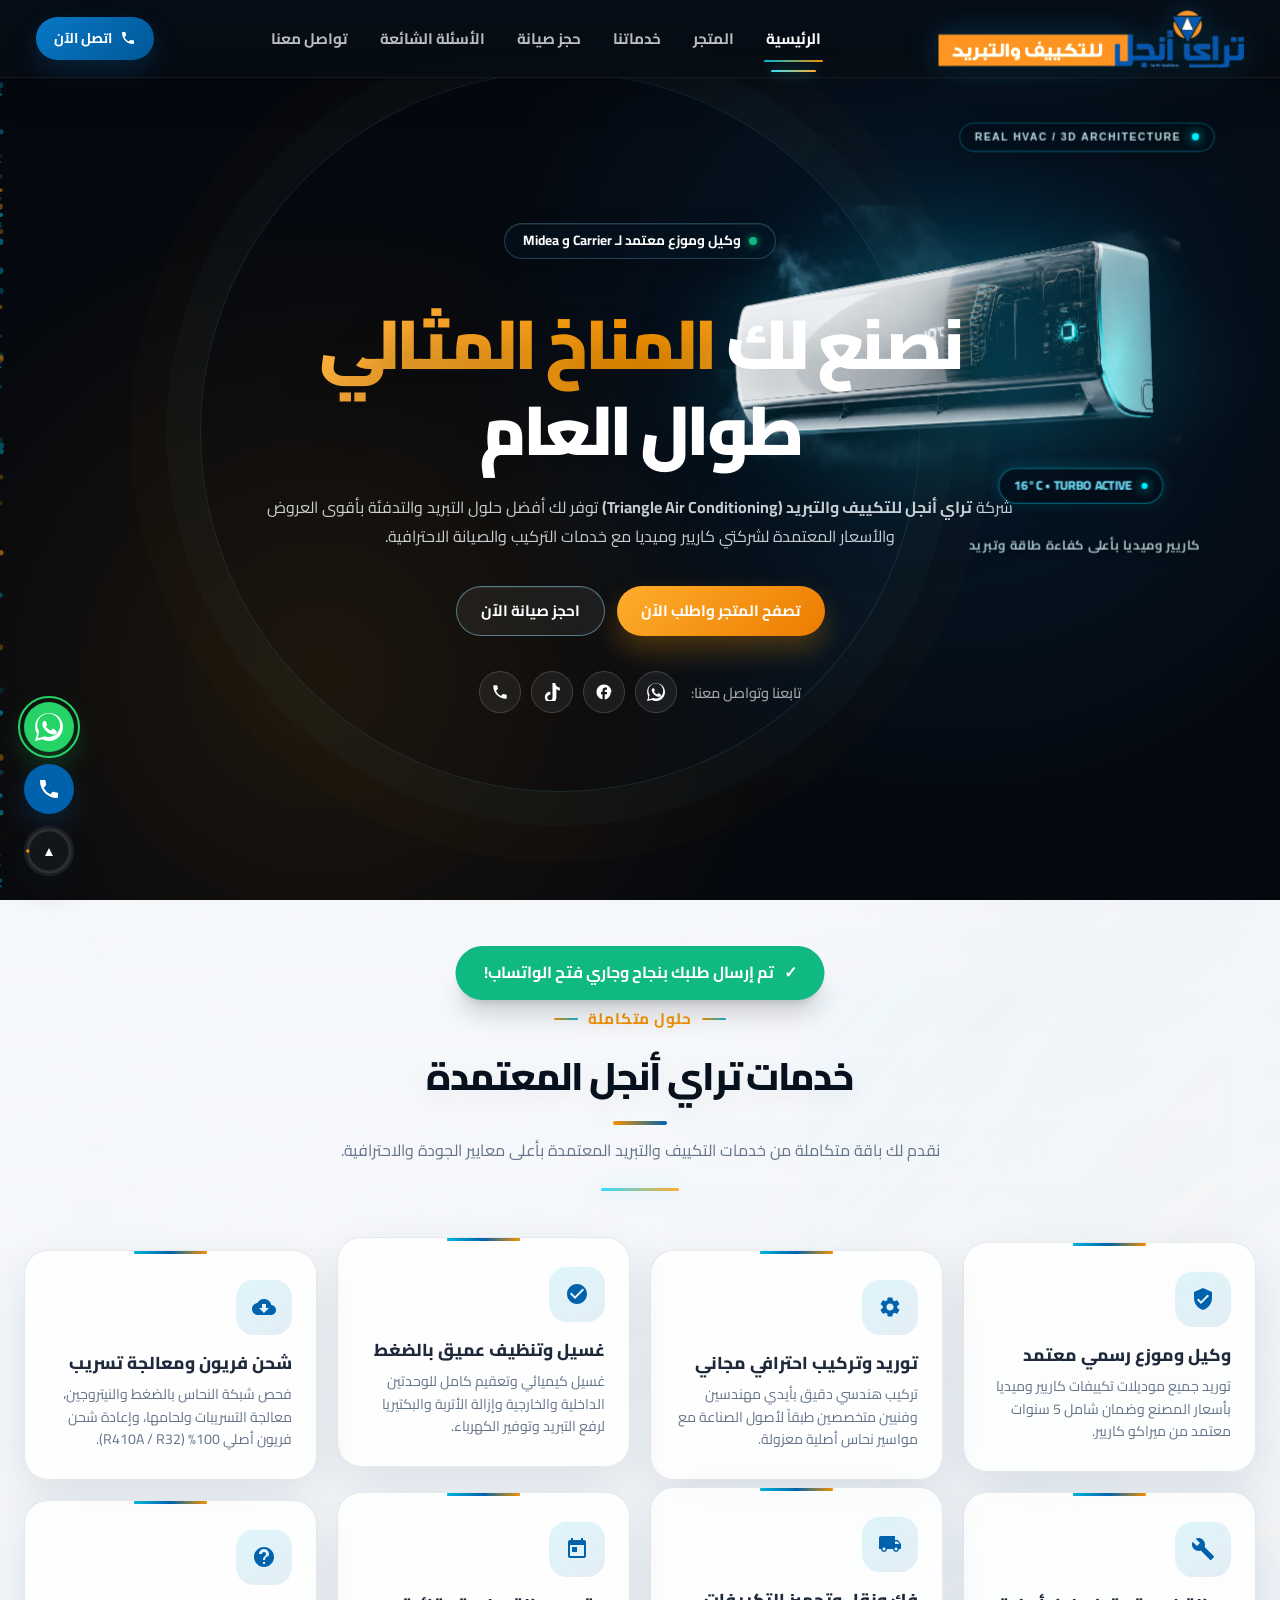
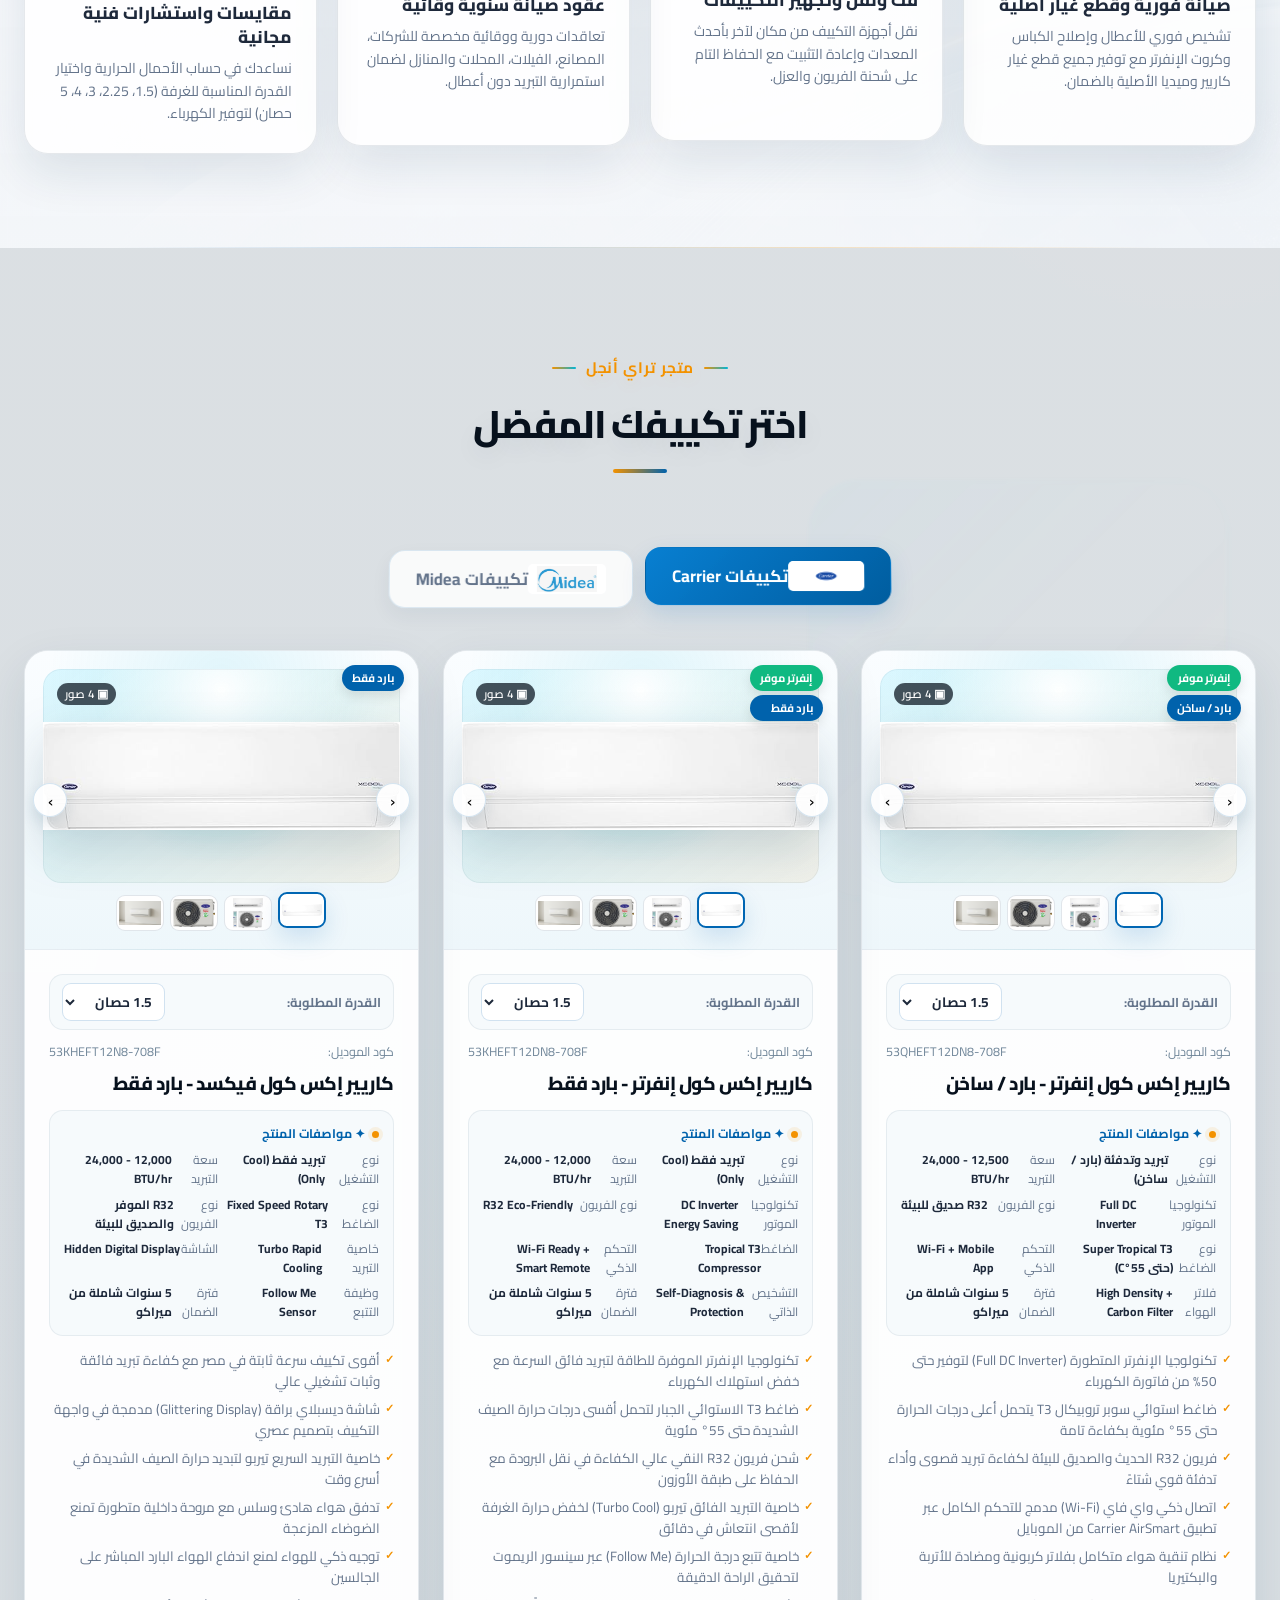
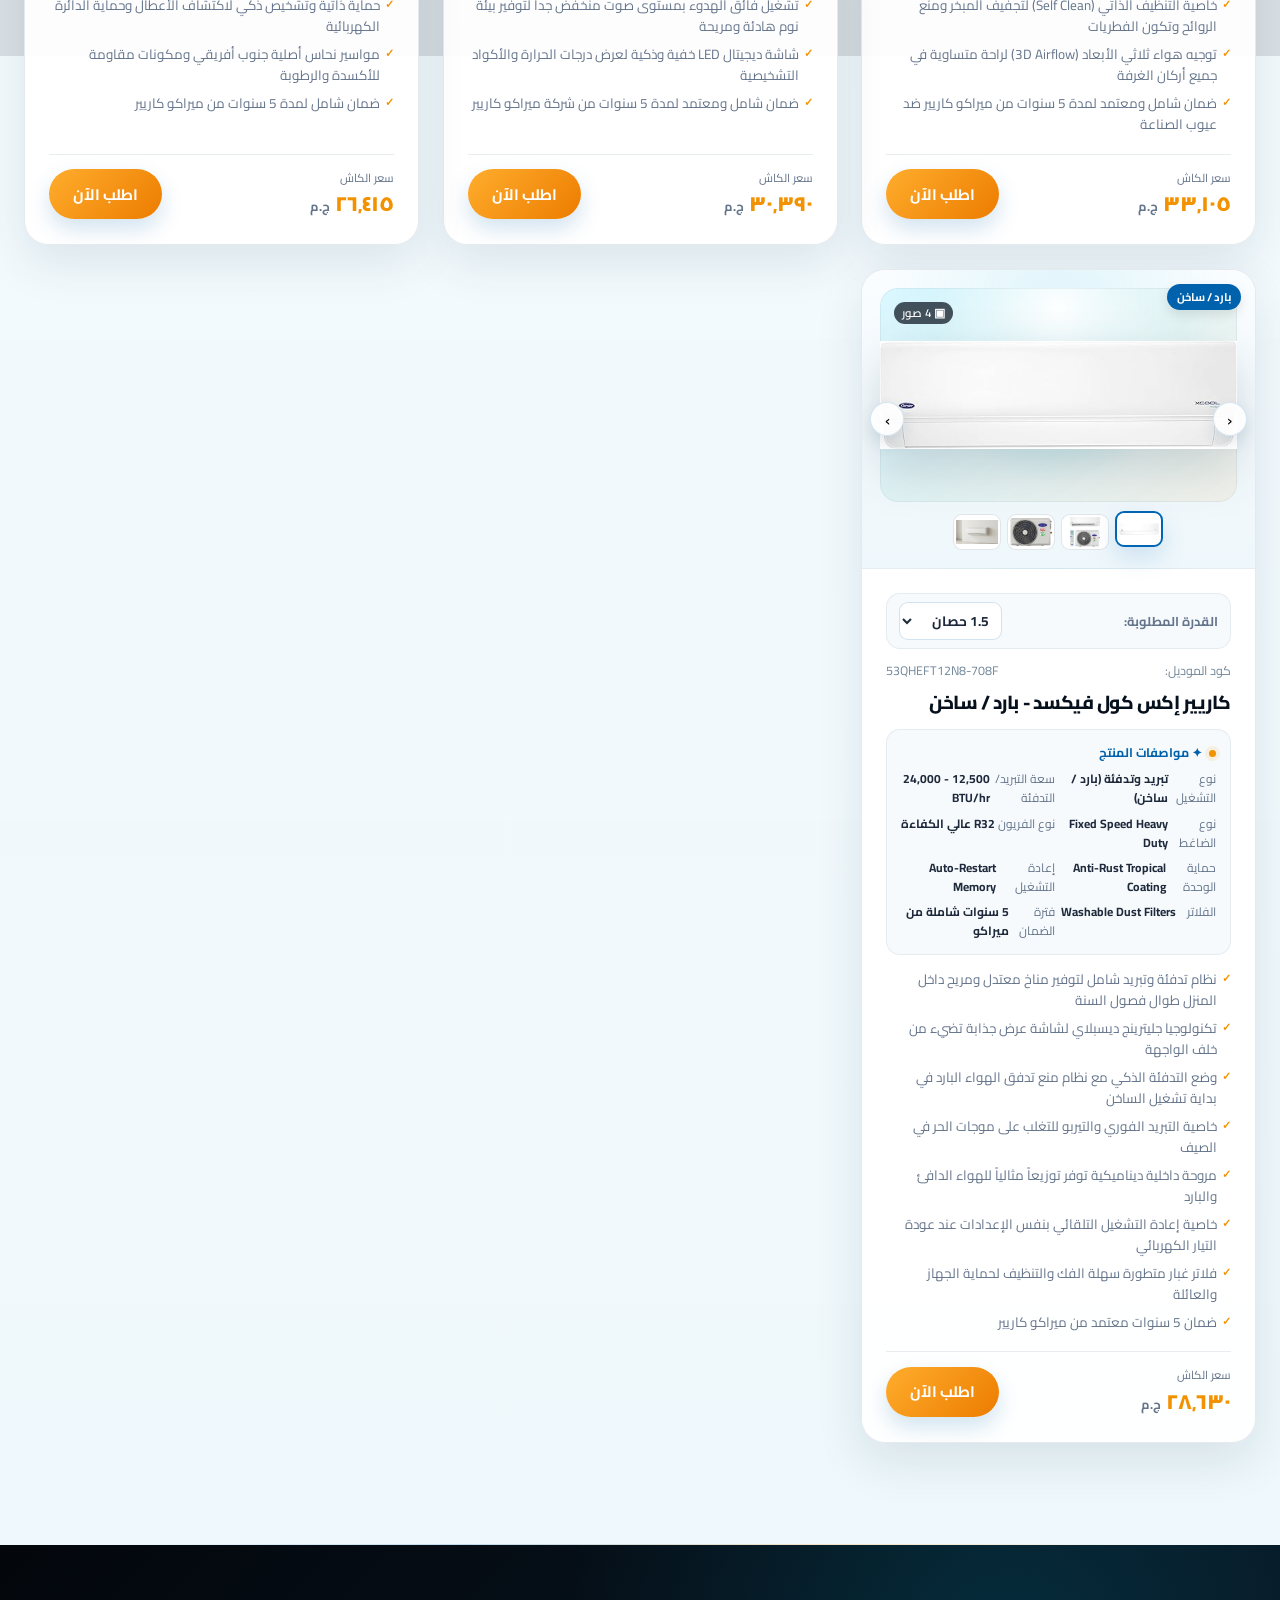
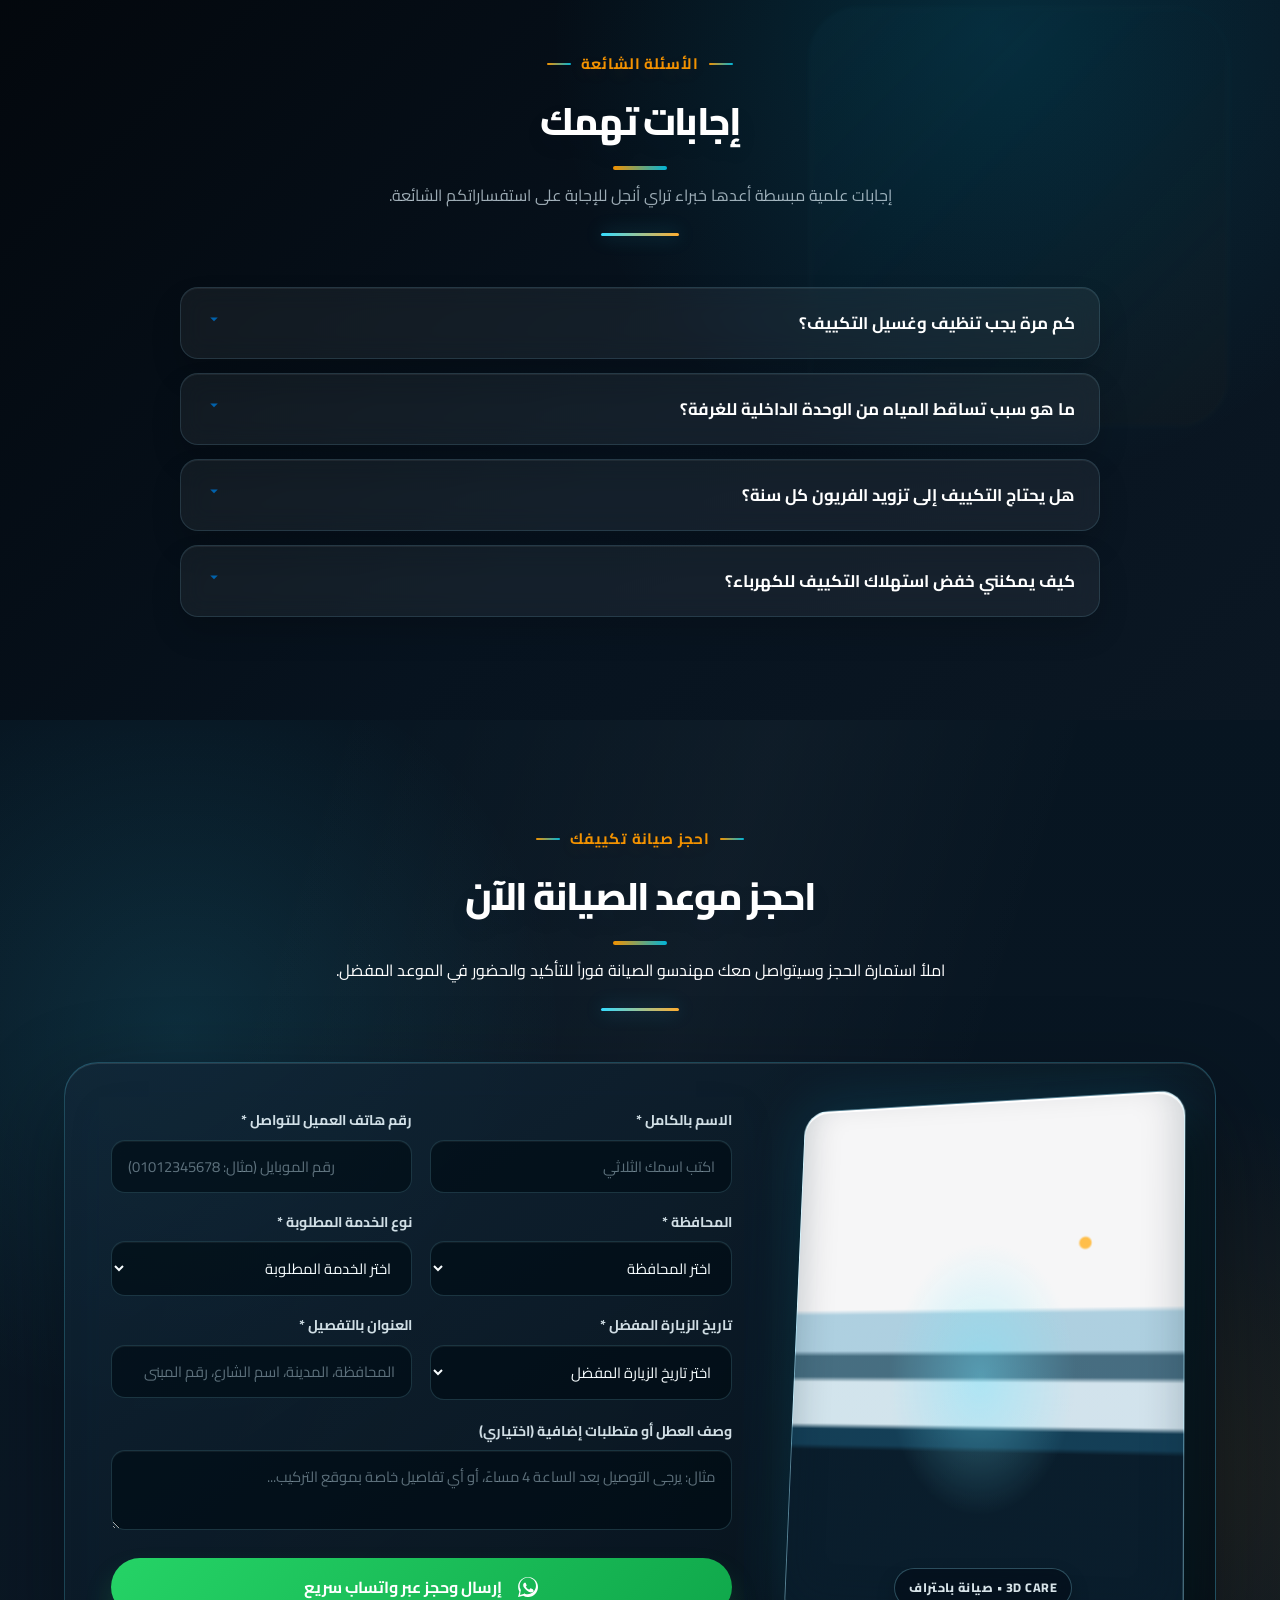
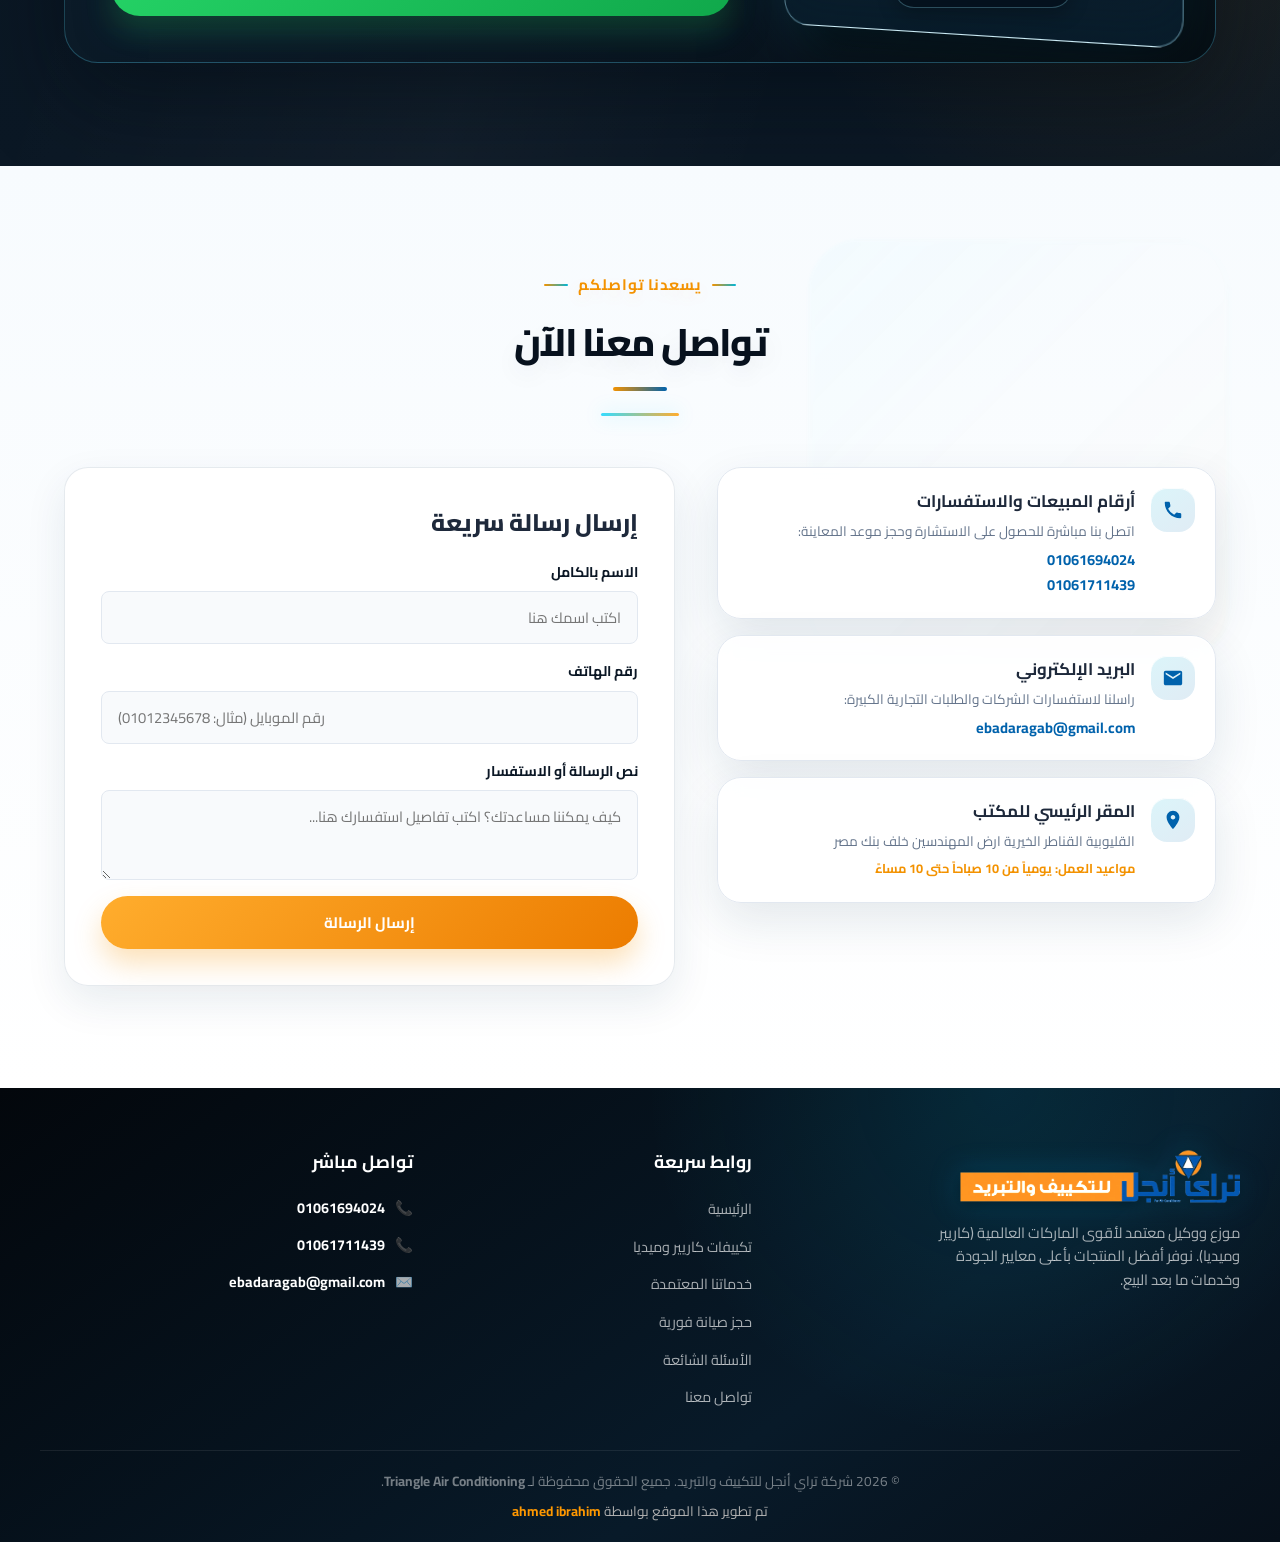
==== commit 50eff46f: "fix: clean chic minimalist brand intro, remove cluttered assembly and fix html errors" ====
--- a/index.html
+++ b/index.html
@@ -5437,622 +5437,128 @@
 
 
   /* ==========================================================================
-   CINEMATIC 3D HVAC ASSEMBLY INTRO & LUXURY HERO INTEGRATION
-   Try Angle Air Systems • Ultimate 3D Engineering Experience
+   CHIC & MINIMALIST BRAND INTRO (دخلة احترافية وهادئة)
    ========================================================================== */
-
-/* 1. المسرح الشامل للدخلة الفاخرة */
-.preloader.cinema-intro {
+.preloader.chic-intro {
   position: fixed;
   inset: 0;
   z-index: 99999;
   display: flex;
-  flex-direction: column;
-  justify-content: space-between;
+  justify-content: center;
   align-items: center;
-  background: radial-gradient(circle at 50% 45%, #08101a 0%, #03060a 65%, #010305 100%);
-  color: #f1f8fc;
+  background: radial-gradient(circle at 50% 50%, #08111d 0%, #03060a 65%, #010204 100%);
+  color: #ffffff;
   overflow: hidden;
   user-select: none;
   font-family: 'Cairo', system-ui, -apple-system, sans-serif;
-  perspective: 1400px;
-  transition: opacity 0.85s cubic-bezier(0.16, 1, 0.3, 1), transform 0.85s cubic-bezier(0.16, 1, 0.3, 1), visibility 0.85s ease;
-  will-change: opacity, transform;
-}
-
-.cinema-intro.fade-out {
+  cursor: pointer;
+  transition: opacity 0.5s cubic-bezier(0.16, 1, 0.3, 1), visibility 0.5s ease;
+  will-change: opacity;
+}
+
+.preloader.chic-intro.fade-out {
   opacity: 0;
-  transform: scale(1.04) translateY(-10px);
+  visibility: hidden;
   pointer-events: none;
-  visibility: hidden;
-}
-
-/* 2. الخلفية الفلكية وشبكة الأبعاد الليزرية 3D */
-.cinema-backdrop {
+}
+
+.chic-glow {
   position: absolute;
-  inset: 0;
-  z-index: 1;
+  width: min(420px, 80vw);
+  height: min(300px, 60vh);
+  border-radius: 50%;
+  background: radial-gradient(ellipse, rgba(0, 180, 216, 0.18) 0%, rgba(243, 146, 0, 0.08) 50%, transparent 75%);
+  filter: blur(40px);
   pointer-events: none;
-  background: 
-    radial-gradient(ellipse 70% 50% at 50% 48%, rgba(0, 180, 216, 0.20), transparent 70%),
-    radial-gradient(ellipse 40% 30% at 50% 60%, rgba(243, 146, 0, 0.12), transparent 60%);
-  filter: blur(10px);
-}
-
-.cinema-grid-floor {
-  position: absolute;
-  left: -50%;
-  right: -50%;
-  bottom: -20%;
-  height: 70%;
-  z-index: 2;
-  pointer-events: none;
-  background-image: 
-    linear-gradient(rgba(0, 180, 216, 0.14) 1px, transparent 1px),
-    linear-gradient(90deg, rgba(0, 180, 216, 0.14) 1px, transparent 1px);
-  background-size: 50px 50px;
-  transform: perspective(600px) rotateX(72deg);
-  transform-origin: center bottom;
-  mask-image: linear-gradient(to top, rgba(0,0,0,0.85) 0%, transparent 80%);
-  -webkit-mask-image: linear-gradient(to top, rgba(0,0,0,0.85) 0%, transparent 80%);
-  animation: gridFloat 20s linear infinite;
-}
-
-@keyframes gridFloat {
-  0% { background-position: 0 0; }
-  100% { background-position: 0 1000px; }
-}
-
-.cinema-airflow-canvas {
-  position: absolute;
-  inset: 0;
-  z-index: 3;
-  pointer-events: none;
-  opacity: 0.75;
-}
-
-/* 3. شريط الهيدر العلوي والأزرار (Top HUD) */
-.cinema-topbar {
+  animation: chicGlow 2.5s infinite ease-in-out alternate;
+}
+
+@keyframes chicGlow {
+  0% { transform: scale(0.92); opacity: 0.6; }
+  100% { transform: scale(1.08); opacity: 1; }
+}
+
+.chic-brand-card {
   position: relative;
-  z-index: 20;
-  width: 100%;
-  max-width: 1300px;
-  padding: clamp(14px, 2.5vw, 24px) clamp(20px, 4vw, 40px);
-  display: flex;
-  justify-content: space-between;
-  align-items: center;
-  box-sizing: border-box;
-}
-
-.cinema-brand-box {
-  display: flex;
-  align-items: center;
-  gap: 14px;
-}
-
-.cinema-logo {
-  height: clamp(38px, 4.5vw, 48px);
-  width: auto;
-  object-fit: contain;
-  filter: drop-shadow(0 0 16px rgba(0, 180, 216, 0.45));
-}
-
-.cinema-brand-titles {
+  z-index: 5;
   display: flex;
   flex-direction: column;
-  gap: 2px;
-}
-
-.cinema-brand-name {
-  font-size: clamp(0.95rem, 1.4vw, 1.15rem);
+  align-items: center;
+  text-align: center;
+  gap: 12px;
+  padding: 24px;
+  animation: chicCardIn 0.65s cubic-bezier(0.16, 1, 0.3, 1) both;
+}
+
+@keyframes chicCardIn {
+  0% { opacity: 0; transform: translateY(12px) scale(0.97); }
+  100% { opacity: 1; transform: translateY(0) scale(1); }
+}
+
+.chic-logo {
+  width: min(290px, 72vw);
+  height: auto;
+  max-height: 72px;
+  object-fit: contain;
+  filter: drop-shadow(0 4px 18px rgba(0, 180, 216, 0.35));
+}
+
+.chic-title {
+  margin: 0;
+  font-size: clamp(1.1rem, 2vw, 1.35rem);
   font-weight: 800;
+  color: #ffffff;
   letter-spacing: 0.02em;
-  color: #ffffff;
   text-shadow: 0 2px 10px rgba(0, 98, 172, 0.4);
 }
 
-.cinema-brand-sub {
-  font-size: clamp(0.65rem, 0.8vw, 0.75rem);
+.chic-sub {
+  margin: 0;
+  font-size: clamp(0.72rem, 1vw, 0.82rem);
   font-weight: 700;
-  letter-spacing: 0.12em;
   color: rgba(0, 180, 216, 0.85);
+  letter-spacing: 0.05em;
   text-transform: uppercase;
 }
 
-.cinema-actions {
-  display: flex;
-  align-items: center;
-  gap: 14px;
-}
-
-.cinema-mode-badge {
-  display: inline-flex;
-  align-items: center;
-  gap: 8px;
-  padding: 6px 14px;
-  border-radius: 999px;
-  background: rgba(0, 98, 172, 0.22);
-  border: 1px solid rgba(0, 180, 216, 0.35);
-  backdrop-filter: blur(10px);
-  font-size: 0.75rem;
-  font-weight: 700;
-  color: #72e5ff;
-}
-
-.cinema-mode-badge .badge-pulse {
-  width: 7px;
-  height: 7px;
-  border-radius: 50%;
-  background: #00e5ff;
-  box-shadow: 0 0 10px #00e5ff;
-  animation: pulseDot 1.4s infinite ease-in-out;
-}
-
-@keyframes pulseDot {
-  0%, 100% { transform: scale(0.85); opacity: 0.7; }
-  50% { transform: scale(1.3); opacity: 1; box-shadow: 0 0 16px #00e5ff; }
-}
-
-.cinema-skip-btn {
-  display: inline-flex;
-  align-items: center;
-  gap: 8px;
-  padding: 8px 18px;
+.chic-line-wrap {
+  margin-top: 8px;
+  width: min(160px, 44vw);
+  height: 3px;
   border-radius: 999px;
   background: rgba(255, 255, 255, 0.08);
-  border: 1px solid rgba(255, 255, 255, 0.2);
-  color: #ffffff;
-  font-family: inherit;
-  font-size: clamp(0.75rem, 1vw, 0.85rem);
-  font-weight: 700;
-  cursor: pointer;
-  backdrop-filter: blur(12px);
-  transition: all 0.25s cubic-bezier(0.16, 1, 0.3, 1);
-}
-
-.cinema-skip-btn:hover {
-  background: rgba(243, 146, 0, 0.25);
-  border-color: rgba(243, 146, 0, 0.6);
-  color: #ffc266;
-  transform: translateY(-2px);
-  box-shadow: 0 6px 20px rgba(243, 146, 0, 0.25);
-}
-
-.cinema-skip-btn svg {
-  transition: transform 0.25s ease;
-}
-
-.cinema-skip-btn:hover svg {
-  transform: translateX(-3px);
-}
-
-/* 4. مسرح التجميع ثلاثي الأبعاد الملحمي (Photorealistic 3D Stage) */
-.cinema-stage {
+  overflow: hidden;
   position: relative;
-  z-index: 10;
-  width: 100%;
-  flex: 1;
-  display: flex;
-  justify-content: center;
-  align-items: center;
-  perspective: 1200px;
-  padding: 10px;
-  box-sizing: border-box;
-}
-
-.cinema-halo-glow {
-  position: absolute;
-  width: min(850px, 90vw);
-  height: min(500px, 55vh);
-  border-radius: 50%;
-  background: radial-gradient(ellipse, rgba(0, 180, 216, 0.32) 0%, rgba(0, 98, 172, 0.16) 50%, transparent 72%);
-  filter: blur(54px);
-  pointer-events: none;
-  animation: haloBreathe 4s infinite ease-in-out;
-}
-
-@keyframes haloBreathe {
-  0%, 100% { transform: scale(0.96); opacity: 0.7; }
-  50% { transform: scale(1.08); opacity: 1; }
-}
-
-/* الإطار الهندسي الكامل للتكييف (16:9 Aspect Ratio) */
-.cinema-ac-viewport {
-  position: relative;
-  width: min(880px, 92vw);
-  aspect-ratio: 16 / 9;
-  max-height: 52vh;
-  border-radius: 20px;
-  overflow: hidden;
-  background: #020509;
-  border: 1px solid rgba(0, 180, 216, 0.35);
-  box-shadow: 0 24px 70px rgba(0, 0, 0, 0.85), 0 0 50px rgba(0, 180, 216, 0.25);
-  transform-style: preserve-3d;
-  transform: translate3d(var(--cam-pan-x, 0px), var(--cam-pan-y, 0px), 0px) 
-             rotateX(var(--cam-rot-x, 3deg)) 
-             rotateY(var(--cam-rot-y, -4deg)) 
-             scale(var(--cam-scale, 1));
-  transition: transform 0.6s cubic-bezier(0.16, 1, 0.3, 1), box-shadow 0.6s ease;
-  will-change: transform;
-}
-
-/* الطبقات الأساسية داخل الإطار */
-.ac-layer {
-  position: absolute;
-  inset: 0;
-  width: 100%;
-  height: 100%;
-  pointer-events: none;
-  transition: opacity 1.1s cubic-bezier(0.19, 1, 0.22, 1), 
-              transform 1.2s cubic-bezier(0.19, 1, 0.22, 1),
-              filter 0.8s ease;
-  will-change: opacity, transform, filter;
-}
-
-.ac-stage-img {
-  width: 100%;
-  height: 100%;
-  object-fit: cover;
-  display: block;
-  user-select: none;
-}
-
-/* 1. طبقة التفكك ثلاثي الأبعاد */
-.layer-exploded {
-  z-index: 10;
-  opacity: 1;
-  transform: scale(1);
-  filter: contrast(1.05) brightness(1);
-}
-
-.cinema-intro.state-assembling .layer-exploded {
-  opacity: 0;
-  transform: scale(0.96) translateZ(-30px);
-  filter: contrast(1.2) brightness(1.3) blur(2px);
-}
-
-/* 2. طبقة التكييف المجمع النهائي */
-.layer-assembled {
-  z-index: 12;
-  opacity: 0;
-  transform: scale(1.04) translateZ(20px);
-  filter: contrast(1.05) brightness(0.9);
-}
-
-.cinema-intro.state-assembling .layer-assembled {
-  opacity: 1;
-  transform: scale(1) translateZ(0);
-  filter: contrast(1.05) brightness(1);
-}
-
-.cinema-intro.state-assembled .layer-assembled {
-  opacity: 1;
-  transform: scale(1) translateZ(0);
-}
-
-/* مؤشرات التحديد والبيانات الهندسية (Holographic Tech Pins) */
-.tech-pin {
-  position: absolute;
-  display: flex;
-  align-items: center;
-  gap: 8px;
-  z-index: 25;
-  pointer-events: none;
-  transform: translate(-50%, -50%);
-  transition: opacity 0.5s ease, transform 0.6s ease;
-}
-
-.pin-ring {
-  width: 22px;
-  height: 22px;
-  border: 1px solid #00f0ff;
-  border-radius: 50%;
-  box-shadow: 0 0 14px rgba(0, 240, 255, 0.6), inset 0 0 8px rgba(0, 240, 255, 0.4);
-  animation: pinPulse 1.8s infinite ease-in-out;
-  display: flex;
-  justify-content: center;
-  align-items: center;
-  flex-shrink: 0;
-}
-
-.pin-dot {
-  width: 6px;
-  height: 6px;
-  background: #ffaa2b;
-  border-radius: 50%;
-  box-shadow: 0 0 8px #ffaa2b;
-  position: absolute;
-  left: 8px;
-  top: 8px;
-}
-
-.pin-tag {
-  background: rgba(3, 14, 26, 0.82);
-  border: 1px solid rgba(0, 229, 255, 0.45);
-  color: #e2f8ff;
-  font-size: clamp(0.65rem, 0.8vw, 0.76rem);
-  font-weight: 800;
-  padding: 3px 10px;
-  border-radius: 6px;
-  backdrop-filter: blur(8px);
-  white-space: nowrap;
-  box-shadow: 0 4px 15px rgba(0, 0, 0, 0.5);
-  text-shadow: 0 1px 4px rgba(0, 0, 0, 0.8);
-}
-
-@keyframes pinPulse {
-  0%, 100% { transform: scale(0.9); opacity: 0.8; }
-  50% { transform: scale(1.2); opacity: 1; }
-}
-
-.cinema-intro.state-assembling .tech-pin {
-  opacity: 0;
-  transform: translate(-50%, -50%) scale(0.4);
-}
-
-/* خط ليزر التجميع المغناطيسي الفائق (Assembly Laser Beam) */
-.ac-assembly-laser {
+}
+
+.chic-line-bar {
   position: absolute;
   top: 0;
   bottom: 0;
-  width: 3px;
-  left: -20px;
-  z-index: 30;
-  background: linear-gradient(180deg, transparent, #00f0ff 30%, #ffffff 50%, #ffaa2b 70%, transparent);
-  box-shadow: 0 0 25px 6px rgba(0, 240, 255, 0.85), 0 0 60px 15px rgba(243, 146, 0, 0.45);
-  opacity: 0;
-  pointer-events: none;
-  transition: opacity 0.3s ease;
-}
-
-.cinema-intro.state-assembling .ac-assembly-laser {
-  opacity: 1;
-  animation: laserSweep 1.8s cubic-bezier(0.25, 1, 0.5, 1) forwards;
-}
-
-@keyframes laserSweep {
-  0% { left: 0%; opacity: 0; }
-  10% { opacity: 1; }
-  90% { opacity: 1; }
-  100% { left: 100%; opacity: 0; }
-}
-
-/* توهج شاشة التكييف الرقمية (19°C) */
-.ac-screen-glow {
-  position: absolute;
-  top: 41%;
-  left: 48%;
-  display: flex;
-  align-items: center;
-  gap: 4px;
-  background: rgba(0, 20, 35, 0.9);
-  border: 1px solid #00f0ff;
-  border-radius: 8px;
-  padding: 4px 10px;
-  box-shadow: 0 0 20px rgba(0, 240, 255, 0.8), inset 0 0 10px rgba(0, 240, 255, 0.4);
-  opacity: 0;
-  transform: scale(0.6);
-  transition: all 0.6s cubic-bezier(0.175, 0.885, 0.32, 1.275);
-}
-
-.cinema-intro.state-assembled .ac-screen-glow {
-  opacity: 1;
-  transform: scale(1);
-}
-
-.ac-screen-temp {
-  font-family: 'Courier New', Courier, monospace;
-  font-size: 1.15rem;
-  font-weight: 900;
-  color: #00f0ff;
-  text-shadow: 0 0 10px #00f0ff;
-}
-
-.ac-screen-ice {
-  color: #ffaa2b;
-  font-size: 0.95rem;
-  animation: iceTwinkle 2s infinite ease-in-out;
-}
-
-@keyframes iceTwinkle {
-  0%, 100% { transform: scale(0.9); opacity: 0.8; }
-  50% { transform: scale(1.2); opacity: 1; }
-}
-
-/* انطلاق نسيم التبريد الفائق (Cool Air Mist) */
-.ac-mist-burst {
-  position: absolute;
-  left: 15%;
-  right: 15%;
-  bottom: 12%;
-  height: 80px;
-  background: radial-gradient(ellipse at center bottom, rgba(0, 240, 255, 0.35) 0%, rgba(0, 180, 216, 0.1) 50%, transparent 80%);
-  filter: blur(14px);
-  opacity: 0;
-  pointer-events: none;
-  transition: opacity 0.8s ease 0.2s;
-}
-
-.cinema-intro.state-assembled .ac-mist-burst {
-  opacity: 1;
-  animation: mistPulse 3s infinite ease-in-out alternate;
-}
-
-@keyframes mistPulse {
-  0% { transform: scaleY(0.7); opacity: 0.6; }
-  100% { transform: scaleY(1.3); opacity: 1; }
-}
-
-/* 5. شريط القياس والبيانات الحية السفلي (Bottom HUD) */
-.cinema-bottom-hud {
-  position: relative;
-  z-index: 20;
-  width: 100%;
-  max-width: 900px;
-  padding: 0 clamp(16px, 3vw, 30px) clamp(14px, 2.5vw, 22px);
-  box-sizing: border-box;
-}
-
-.cinema-hud-card {
-  background: rgba(8, 16, 26, 0.78);
-  border: 1px solid rgba(0, 180, 216, 0.3);
-  border-radius: 20px;
-  padding: clamp(12px, 1.8vw, 18px) clamp(16px, 2.5vw, 24px);
-  backdrop-filter: blur(16px);
-  box-shadow: 0 16px 40px rgba(0, 0, 0, 0.6), 0 0 30px rgba(0, 98, 172, 0.15);
-  display: flex;
-  flex-direction: column;
-  gap: 10px;
-}
-
-.cinema-step-info {
-  display: flex;
-  align-items: center;
-  gap: 12px;
-}
-
-.cinema-step-icon {
-  position: relative;
-  width: 32px;
-  height: 32px;
-  border-radius: 50%;
-  background: rgba(0, 98, 172, 0.35);
-  border: 1px solid rgba(0, 180, 216, 0.5);
-  display: flex;
-  justify-content: center;
-  align-items: center;
-  color: #00f0ff;
-  flex-shrink: 0;
-}
-
-.step-spinner {
-  position: absolute;
-  inset: -2px;
-  border: 2px solid transparent;
-  border-top-color: #00f0ff;
-  border-radius: 50%;
-  animation: spin 1s linear infinite;
-}
-
-.step-check {
-  display: none;
-  color: #38ef7d;
-}
-
-.cinema-intro.state-assembled .step-spinner { display: none; }
-.cinema-intro.state-assembled .step-check { display: block; }
-.cinema-intro.state-assembled .cinema-step-icon {
-  background: rgba(56, 239, 125, 0.2);
-  border-color: rgba(56, 239, 125, 0.6);
-}
-
-@keyframes spin {
-  to { transform: rotate(360deg); }
-}
-
-.cinema-step-texts {
-  display: flex;
-  flex-direction: column;
-  gap: 2px;
-  text-align: right;
-  flex: 1;
-}
-
-.cinema-step-subtitle {
-  font-size: clamp(0.68rem, 0.8vw, 0.78rem);
-  font-weight: 700;
-  color: rgba(0, 180, 216, 0.85);
-}
-
-.cinema-step-title {
-  margin: 0;
-  font-size: clamp(0.88rem, 1.2vw, 1.05rem);
-  font-weight: 800;
-  color: #ffffff;
-  letter-spacing: -0.01em;
-  transition: color 0.3s ease;
-}
-
-.cinema-intro.state-assembled .cinema-step-title {
-  color: #7affc8;
-}
-
-/* شريط التقدم */
-.cinema-progress-container {
-  display: flex;
-  flex-direction: column;
-  gap: 6px;
-}
-
-.cinema-progress-labels {
-  display: flex;
-  justify-content: space-between;
-  align-items: center;
-  font-size: 0.72rem;
-  font-weight: 800;
-}
-
-.cinema-assembly-tag {
-  color: rgba(255, 255, 255, 0.5);
-  letter-spacing: 0.12em;
-}
-
-.cinema-percent-val {
-  color: #00f0ff;
-  font-family: 'Courier New', Courier, monospace;
-  font-size: 0.85rem;
-}
-
-.cinema-progress-bar {
-  width: 100%;
-  height: 6px;
-  background: rgba(255, 255, 255, 0.08);
-  border-radius: 999px;
-  overflow: hidden;
-  position: relative;
-}
-
-.cinema-progress-gauge {
-  height: 100%;
+  left: 0;
   width: 0%;
   border-radius: 999px;
-  background: linear-gradient(90deg, #0088eb, #00e5ff 70%, #ffaa2b 100%);
-  box-shadow: 0 0 12px rgba(0, 229, 255, 0.8);
-  transition: width 0.6s cubic-bezier(0.16, 1, 0.3, 1);
-}
-
-/* شريط الميزات */
-.cinema-chips-strip {
-  display: flex;
-  justify-content: center;
-  align-items: center;
-  flex-wrap: wrap;
-  gap: 8px 12px;
-  padding-top: 4px;
-  border-top: 1px solid rgba(255, 255, 255, 0.06);
-  font-size: clamp(0.65rem, 0.8vw, 0.75rem);
-  font-weight: 700;
-  color: rgba(212, 238, 248, 0.7);
-}
-
-.chip-dot {
-  width: 4px;
-  height: 4px;
-  border-radius: 50%;
-  background: rgba(243, 146, 0, 0.6);
-}
-
-/* ===================================================
-   6. تكامل الهيرو المحدث بالصفحة الرئيسية (Hero Integration)
-   =================================================== */
+  background: linear-gradient(90deg, #0088eb, #00e5ff 60%, #f39200 100%);
+  box-shadow: 0 0 10px rgba(0, 229, 255, 0.8);
+  animation: chicLine 0.95s cubic-bezier(0.22, 1, 0.36, 1) forwards;
+}
+
+@keyframes chicLine {
+  0% { width: 0%; }
+  100% { width: 100%; }
+}
+
+/* ==========================================================================
+   HERO 3D UNIT INTEGRATION
+   ========================================================================== */
 .hero {
   position: relative;
   isolation: isolate;
   overflow: hidden;
   min-height: 100vh;
   background: 
-    radial-gradient(circle at 75% 38%, rgba(0, 98, 172, 0.22) 0%, transparent 45%),
-    radial-gradient(circle at 25% 75%, rgba(243, 146, 0, 0.12) 0%, transparent 40%),
+    radial-gradient(circle at 75% 38%, rgba(0, 98, 172, 0.20) 0%, transparent 45%),
+    radial-gradient(circle at 25% 75%, rgba(243, 146, 0, 0.10) 0%, transparent 40%),
     #05080e;
 }
 
@@ -6068,27 +5574,27 @@
 
 .hero-reference-stage {
   position: absolute;
-  top: 8%;
+  top: 10%;
   right: 2%;
-  width: min(720px, 52vw);
-  height: min(540px, 68vh);
-  perspective: 1400px;
+  width: min(680px, 50vw);
+  height: min(520px, 65vh);
+  perspective: 1200px;
   pointer-events: auto;
   transform: translateZ(0);
-  animation: heroStageEnter 1.2s 0.2s cubic-bezier(0.16, 1, 0.3, 1) both;
+  animation: heroStageEnter 1s 0.15s cubic-bezier(0.16, 1, 0.3, 1) both;
 }
 
 @keyframes heroStageEnter {
-  0% { opacity: 0; transform: scale(0.92) translate3d(40px, 20px, 0); }
+  0% { opacity: 0; transform: scale(0.94) translate3d(30px, 15px, 0); }
   100% { opacity: 1; transform: scale(1) translate3d(0, 0, 0); }
 }
 
 .hero-reference-glow {
   position: absolute;
-  inset: 10% 5% 15% 15%;
+  inset: 12% 8% 18% 18%;
   border-radius: 50%;
-  background: radial-gradient(ellipse, rgba(0, 180, 216, 0.28), transparent 65%);
-  filter: blur(40px);
+  background: radial-gradient(ellipse, rgba(0, 180, 216, 0.26), transparent 65%);
+  filter: blur(42px);
   pointer-events: none;
   transform: translate3d(var(--hero-glow-x, 0px), var(--hero-glow-y, 0px), 0);
   transition: transform 0.6s ease;
@@ -6101,7 +5607,7 @@
   transform: translate3d(var(--hero-pan-x, 0px), var(--hero-pan-y, 0px), 0) 
              rotateX(var(--hero-tilt-x, 0deg)) 
              rotateY(var(--hero-tilt-y, 0deg));
-  transition: transform 0.7s cubic-bezier(0.16, 1, 0.3, 1);
+  transition: transform 0.6s cubic-bezier(0.16, 1, 0.3, 1);
   will-change: transform;
   display: flex;
   justify-content: center;
@@ -6112,20 +5618,20 @@
   width: 100%;
   height: 100%;
   object-fit: contain;
-  filter: drop-shadow(0 25px 40px rgba(0, 0, 0, 0.65)) drop-shadow(0 0 30px rgba(0, 180, 216, 0.2));
+  filter: drop-shadow(0 25px 45px rgba(0, 0, 0, 0.7)) drop-shadow(0 0 25px rgba(0, 180, 216, 0.2));
   transform: translateZ(30px);
   animation: heroFloat 5s infinite ease-in-out alternate;
 }
 
 @keyframes heroFloat {
-  0% { transform: translateZ(30px) translateY(0px) rotate(0deg); }
-  100% { transform: translateZ(35px) translateY(-12px) rotate(-1deg); }
+  0% { transform: translateZ(30px) translateY(0px); }
+  100% { transform: translateZ(35px) translateY(-10px); }
 }
 
 .hero-unit-badge {
   position: absolute;
   bottom: 22%;
-  right: 18%;
+  right: 16%;
   background: rgba(4, 15, 26, 0.85);
   border: 1px solid rgba(0, 229, 255, 0.45);
   border-radius: 999px;
@@ -6192,65 +5698,32 @@
   transform: translateZ(45px);
 }
 
-/* التجاوب مع مختلف الشاشات (Responsive) */
 @media (max-width: 1024px) {
   .hero-reference-stage {
-    width: 60vw;
-    right: -5%;
+    width: 58vw;
+    right: -4%;
     opacity: 0.85;
   }
 }
 
 @media (max-width: 768px) {
-  .cinema-topbar {
-    padding: 12px 16px;
-  }
-  .cinema-mode-badge {
-    display: none;
-  }
-  .cinema-ac-viewport {
-    width: 95vw;
-    max-height: 42vh;
-  }
-  .tech-pin .pin-tag {
-    font-size: 0.62rem;
-    padding: 2px 6px;
-  }
-  .cinema-bottom-hud {
-    padding: 0 12px 12px;
-  }
-  .cinema-hud-card {
-    padding: 10px 14px;
-    gap: 8px;
-  }
-  .cinema-chips-strip {
-    font-size: 0.65rem;
-    gap: 4px 8px;
-  }
   .hero-reference-stage {
     top: 32%;
     right: -15%;
     width: 95vw;
     height: 48vh;
-    opacity: 0.45;
-  }
-  .hero-reference-chip {
-    top: 14%;
-    right: 12%;
-    font-size: 8px;
+    opacity: 0.42;
   }
 }
 
 @media (prefers-reduced-motion: reduce) {
-  .cinema-intro,
+  .chic-intro,
   .hero-reference-stage,
   .hero-reference-final {
     animation: none !important;
     transition: none !important;
   }
-}
-
-
+}
   </style>
   <link rel="preconnect" href="https://fonts.googleapis.com">
   <link rel="preconnect" href="https://fonts.gstatic.com" crossorigin>
@@ -6258,158 +5731,20 @@
 </head>
 <body>
 
-      <!-- شاشة الدخول والتجميع ثلاثي الأبعاد الأسطورية (3D Cinematic AC Assembly) -->
-  <div class="preloader cinema-intro" id="preloader" role="dialog" aria-modal="true" aria-label="تجربة تجميع التكييف ثلاثية الأبعاد">
-    <!-- خلفية فلكية وشبكة ليزرية وضباب تبريد -->
-    <div class="cinema-backdrop" aria-hidden="true"></div>
-    <div class="cinema-grid-floor" aria-hidden="true"></div>
-    <canvas id="cinemaAirflowCanvas" class="cinema-airflow-canvas" aria-hidden="true"></canvas>
-
-    <!-- الهيدر العلوي: الشعار ومعلومات الهوية وزر التخطي -->
-    <div class="cinema-topbar">
-      <div class="cinema-brand-box">
-        <img src="assets/tryangle-logo-clean.png" alt="تراي أنجل للتكييف والتبريد" class="cinema-logo" />
-        <div class="cinema-brand-titles">
-          <span class="cinema-brand-name">تراي أنجل للتكييف والتبريد</span>
-          <span class="cinema-brand-sub">CARRIER & MIDEA • 3D PRECISION ARCHITECTURE</span>
-        </div>
-      </div>
-      <div class="cinema-actions">
-        <div class="cinema-mode-badge"><span class="badge-pulse"></span> نظام تجميع هندسي 3D</div>
-        <button type="button" class="cinema-skip-btn" id="cinemaSkipBtn" aria-label="تخطي العرض والدخول للموقع">
-          <span>تخطي العرض والتصفح فوراً</span>
-          <svg viewBox="0 0 24 24" width="16" height="16" fill="currentColor"><path d="M4 18l8.5-6L4 6v12zm9-12v12l8.5-6L13 6z"/></svg>
-        </button>
+        <!-- شاشة الدخول الاحترافية الهادئة (Chic Brand Intro) -->
+  <div class="preloader chic-intro" id="preloader" role="dialog" aria-modal="true" aria-label="تراي أنجل للتكييف والتبريد">
+    <div class="chic-glow" aria-hidden="true"></div>
+    <div class="chic-brand-card">
+      <img src="assets/tryangle-logo-clean.png" alt="تراي أنجل للتكييف والتبريد" class="chic-logo" />
+      <h2 class="chic-title">تراي أنجل للتكييف والتبريد</h2>
+      <p class="chic-sub">موزع ووكيل معتمد كاريير وميديا • Carrier & Midea</p>
+      <div class="chic-line-wrap">
+        <div class="chic-line-bar"></div>
       </div>
     </div>
-
-    <!-- مسرح العرض ثلاثي الأبعاد الفاخر (Cinema 3D Stage) -->
-    <div class="cinema-stage" id="cinemaStage">
-      <div class="cinema-halo-glow" aria-hidden="true"></div>
-
-      <!-- الإطار الهندسي للتكييف (16:9 Aspect Ratio) -->
-      <div class="cinema-ac-viewport" id="cinemaAcViewport">
-        <!-- طبقة التفكك ثلاثي الأبعاد (Exploded Hologram View) -->
-        <div class="ac-layer layer-exploded" id="layerExploded">
-          <img src="assets/ac_exploded_3d_reference.jpg" alt="المكونات الهندسية لتكييف الهواء" class="ac-stage-img" />
-          
-          <!-- مؤشرات القياس وتحديد القطع الهندسية (Targeting Pins) -->
-          <div class="tech-pin pin-shell" style="top: 18%; left: 16%;">
-            <span class="pin-ring"><span class="pin-dot"></span></span>
-            <span class="pin-tag">01 الواجهة الانسيابية</span>
-          </div>
-          <div class="tech-pin pin-coil" style="top: 48%; left: 32%;">
-            <span class="pin-ring"><span class="pin-dot"></span></span>
-            <span class="pin-tag">02 مبخر التبريد النحاسي</span>
-          </div>
-          <div class="tech-pin pin-blower" style="top: 26%; right: 18%;">
-            <span class="pin-ring"><span class="pin-dot"></span></span>
-            <span class="pin-tag">03 التوربين فائق الهدوء</span>
-          </div>
-          <div class="tech-pin pin-pcb" style="top: 56%; right: 18%;">
-            <span class="pin-ring"><span class="pin-dot"></span></span>
-            <span class="pin-tag">04 معالج Dual Inverter</span>
-          </div>
-          <div class="tech-pin pin-comp" style="bottom: 16%; left: 56%;">
-            <span class="pin-ring"><span class="pin-dot"></span></span>
-            <span class="pin-tag">05 الضاغط المزدوج</span>
-          </div>
-        </div>
-
-        <!-- خط الليزر الماسح والمغناطيسي للتجميع (Magnetic Convergence Laser) -->
-        <div class="ac-assembly-laser" id="acLaser" aria-hidden="true"></div>
-
-        <!-- طبقة التكييف المجمع المكتمل بالكامل (Fully Assembled Unit) -->
-        <div class="ac-layer layer-assembled" id="layerAssembled">
-          <img src="assets/ac_assembled_hero.png" alt="تكييف تراي أنجل المكتمل" class="ac-stage-img" />
-          
-          <!-- الشاشة الرقمية المضيئة في قلب التكييف -->
-          <div class="ac-screen-glow" aria-hidden="true">
-            <span class="ac-screen-temp">19°C</span>
-            <span class="ac-screen-ice">❄</span>
-          </div>
-
-          <!-- انبعاث نسيم التبريد الفائق -->
-          <div class="ac-mist-burst" aria-hidden="true"></div>
-        </div>
-      </div>
-    </div>
-
-    <!-- شريط القياس والبيانات الحية السفلي (HUD Telemetry) -->
-    <div class="cinema-bottom-hud">
-      <div class="cinema-hud-card">
-        <div class="cinema-step-info">
-          <div class="cinema-step-icon">
-            <span class="step-spinner"></span>
-            <svg class="step-check" viewBox="0 0 24 24" width="18" height="18" fill="currentColor"><path d="M9 16.17L4.83 12l-1.42 1.41L9 19 21 7l-1.41-1.41z"/></svg>
-          </div>
-          <div class="cinema-step-texts">
-            <span class="cinema-step-subtitle" id="cinemaStepSub">مرحلة التجميع الهندسي:</span>
-            <h3 class="cinema-step-title" id="cinemaStepTitle">تفكيك المكونات في الفضاء ثلاثي الأبعاد...</h3>
-          </div>
-        </div>
-
-        <div class="cinema-progress-container">
-          <div class="cinema-progress-labels">
-            <span class="cinema-assembly-tag">3D ASSEMBLY SYSTEM</span>
-            <span class="cinema-percent-val" id="cinemaPercentVal">0%</span>
-          </div>
-          <div class="cinema-progress-bar">
-            <div class="cinema-progress-gauge" id="cinemaProgressGauge"></div>
-          </div>
-        </div>
-
-        <div class="cinema-chips-strip">
-          <span class="chip-item">⚡ كاريير أوبتيماكس & ميديا برو</span>
-          <span class="chip-dot"></span>
-          <span class="chip-item">❄ تبريد فائق Turbo Cool</span>
-          <span class="chip-dot"></span>
-          <span class="chip-item">🌱 تكنولوجيا بلازما جرين</span>
-          <span class="chip-dot"></span>
-          <span class="chip-item">🔇 عزل صوتي وتشغيل صامت</span>
-        </div>
-      </div>
-    </div>
-  </div>
-
-<!-- شريط القياس والبيانات الحية السفلي (HUD Telemetry) -->
-    <div class="cinema-bottom-hud">
-      <div class="cinema-hud-card">
-        <div class="cinema-step-info">
-          <div class="cinema-step-icon">
-            <span class="step-spinner"></span>
-            <svg class="step-check" viewBox="0 0 24 24" width="18" height="18" fill="currentColor"><path d="M9 16.17L4.83 12l-1.42 1.41L9 19 21 7l-1.41-1.41z"/></svg>
-          </div>
-          <div class="cinema-step-texts">
-            <span class="cinema-step-subtitle" id="cinemaStepSub">مرحلة التجميع الهندسي:</span>
-            <h3 class="cinema-step-title" id="cinemaStepTitle">تهيئة المكونات في الفضاء ثلاثي الأبعاد...</h3>
-          </div>
-        </div>
-
-        <div class="cinema-progress-container">
-          <div class="cinema-progress-labels">
-            <span class="cinema-assembly-tag">ASSEMBLY PROGRESS</span>
-            <span class="cinema-percent-val" id="cinemaPercentVal">0%</span>
-          </div>
-          <div class="cinema-progress-bar">
-            <div class="cinema-progress-gauge" id="cinemaProgressGauge"></div>
-          </div>
-        </div>
-
-        <div class="cinema-chips-strip">
-          <span class="chip-item">⚡ كاريير أوبتيماكس & ميديا برو</span>
-          <span class="chip-dot"></span>
-          <span class="chip-item">❄ تبريد فائق Turbo Cool</span>
-          <span class="chip-dot"></span>
-          <span class="chip-item">🌱 تكنولوجيا بلازما جرين</span>
-          <span class="chip-dot"></span>
-          <span class="chip-item">🔇 عزل صوتي وتشغيل صامت</span>
-        </div>
-      </div>
-    </div>
-  </div>
-
-<!-- شريط التنقل العلوي الأصلي (Navbar) -->
+  </div>
+
+  <!-- شريط التنقل العلوي الأصلي (Navbar) -->
   <header class="glass entry-header">
     <div class="nav-container">
       <!-- الشعار الأصلي -->
@@ -8222,118 +7557,15 @@
 
   <script>
 /* ==========================================================================
-   CINEMATIC 3D ASSEMBLY ORCHESTRATOR & HERO PARALLAX CONTROLLER
+   CHIC MINIMALIST INTRO CONTROLLER (سريع وسلس جداً)
    ========================================================================== */
 (() => {
   const preloader = document.getElementById("preloader");
-  const skipBtn = document.getElementById("cinemaSkipBtn");
-  const stepSub = document.getElementById("cinemaStepSub");
-  const stepTitle = document.getElementById("cinemaStepTitle");
-  const progressGauge = document.getElementById("cinemaProgressGauge");
-  const percentVal = document.getElementById("cinemaPercentVal");
-  const canvas = document.getElementById("cinemaAirflowCanvas");
-  const stage = document.getElementById("cinemaStage");
-  const viewport = document.getElementById("cinemaAcViewport");
-
-  let isFinished = false;
-  const reducedMotion = window.matchMedia("(prefers-reduced-motion: reduce)").matches;
-
-  // 1. نظام جزيئات الهواء البارد والضباب التفاعلي (Canvas Airflow Particles)
-  let particles = [];
-  let animId = null;
-  if (canvas) {
-    const ctx = canvas.getContext("2d");
-    const resizeCanvas = () => {
-      canvas.width = window.innerWidth;
-      canvas.height = window.innerHeight;
-    };
-    resizeCanvas();
-    window.addEventListener("resize", resizeCanvas, { passive: true });
-
-    const particleCount = window.innerWidth < 768 ? 26 : 52;
-    for (let i = 0; i < particleCount; i++) {
-      particles.push({
-        x: Math.random() * window.innerWidth,
-        y: Math.random() * window.innerHeight,
-        radius: Math.random() * 2.2 + 0.6,
-        vx: (Math.random() - 0.5) * 0.8 + 0.3,
-        vy: (Math.random() - 0.5) * 0.6 - 0.2,
-        alpha: Math.random() * 0.6 + 0.2,
-        color: Math.random() > 0.3 ? "0, 229, 255" : "255, 170, 43"
-      });
-    }
-
-    const drawParticles = () => {
-      ctx.clearRect(0, 0, canvas.width, canvas.height);
-      particles.forEach(p => {
-        p.x += p.vx;
-        p.y += p.vy;
-        if (p.x < 0) p.x = canvas.width;
-        if (p.x > canvas.width) p.x = 0;
-        if (p.y < 0) p.y = canvas.height;
-        if (p.y > canvas.height) p.y = 0;
-
-        ctx.beginPath();
-        ctx.arc(p.x, p.y, p.radius, 0, Math.PI * 2);
-        ctx.fillStyle = `rgba(${p.color}, ${p.alpha})`;
-        ctx.shadowBlur = p.radius * 4;
-        ctx.shadowColor = `rgba(${p.color}, 0.8)`;
-        ctx.fill();
-      });
-      if (!isFinished) animId = requestAnimationFrame(drawParticles);
-    };
-    drawParticles();
-  }
-
-  // 2. التحكم في المنظور 3D عبر حركة الماوس أو اللمس (3D Interactive Parallax)
-  if (viewport && stage && !reducedMotion) {
-    let targetX = -4, targetY = 3;
-    let currX = -4, currY = 3;
-    let pRaf = null;
-
-    const updateParallax = () => {
-      currX += (targetX - currX) * 0.08;
-      currY += (targetY - currY) * 0.08;
-      viewport.style.setProperty("--cam-rot-y", `${currX}deg`);
-      viewport.style.setProperty("--cam-rot-x", `${currY}deg`);
-      viewport.style.setProperty("--cam-pan-x", `${currX * 1.8}px`);
-      viewport.style.setProperty("--cam-pan-y", `${currY * 1.4}px`);
-
-      if (Math.abs(targetX - currX) > 0.01 || Math.abs(targetY - currY) > 0.01) {
-        pRaf = requestAnimationFrame(updateParallax);
-      } else {
-        pRaf = null;
-      }
-    };
-
-    window.addEventListener("pointermove", (e) => {
-      if (isFinished) return;
-      const nx = (e.clientX / window.innerWidth - 0.5) * 2;
-      const ny = (e.clientY / window.innerHeight - 0.5) * 2;
-      targetX = nx * 12;
-      targetY = -ny * 8;
-      if (!pRaf) pRaf = requestAnimationFrame(updateParallax);
-    }, { passive: true });
-  }
-
-  // 3. تحديث شريط القياس والبيانات الحية (HUD Telemetry Update)
-  const setStep = (percent, sub, title, stageClass) => {
-    if (isFinished) return;
-    if (progressGauge) progressGauge.style.width = `${percent}%`;
-    if (percentVal) percentVal.textContent = `${percent}%`;
-    if (stepSub) stepSub.textContent = sub;
-    if (stepTitle) stepTitle.textContent = title;
-    if (stageClass && preloader) {
-      preloader.classList.add(stageClass);
-    }
-  };
-
-  // 4. الانتقال السلس والدخول للصفحة الرئيسية (Finish & Transition)
-  const finishIntro = () => {
-    if (isFinished) return;
-    isFinished = true;
-
-    if (animId) cancelAnimationFrame(animId);
+  let isDone = false;
+
+  const closeIntro = () => {
+    if (isDone) return;
+    isDone = true;
 
     if (typeof window.revealHeroAndHeader === "function") {
       window.revealHeroAndHeader();
@@ -8342,7 +7574,7 @@
       if (entryHeader) entryHeader.classList.add("is-visible");
       const revealTargets = document.querySelectorAll(".reveal-fade");
       revealTargets.forEach((el, idx) => {
-        setTimeout(() => el.classList.add("revealed"), 100 + idx * 80);
+        setTimeout(() => el.classList.add("revealed"), 50 + idx * 50);
       });
     }
 
@@ -8351,51 +7583,31 @@
       setTimeout(() => {
         preloader.style.display = "none";
         preloader.remove();
-      }, 900);
+      }, 550);
     }
 
     initHeroParallax();
   };
 
-  if (skipBtn) {
-    skipBtn.addEventListener("click", finishIntro);
+  // إغلاق سريع تلقائي بعد 1 ثانية بالضبط
+  setTimeout(closeIntro, 1000);
+
+  // إغلاق فوري عند النقر بالماوس أو اللمس في أي مكان أو أي زر
+  if (preloader) {
+    preloader.addEventListener("click", closeIntro, { once: true });
+    preloader.addEventListener("touchstart", closeIntro, { passive: true, once: true });
   }
   window.addEventListener("keydown", (e) => {
-    if (e.key === "Escape" || e.code === "Space") finishIntro();
-  });
-
-  // 5. جدولة مراحل التجميع الهندسي (The 3D Assembly Sequence)
-  if (reducedMotion) {
-    setStep(100, "[ مكتمل ]", "تكييف تراي أنجل جاهز", "state-assembled");
-    setTimeout(finishIntro, 900);
-  } else {
-    // الخطوة 1: فحص المكونات في وضع التفكك 3D
-    requestAnimationFrame(() => {
-      setStep(18, "[ 01 / 04 ] فحص وتجهيز المكونات", "تفكيك المكونات في الفضاء ثلاثي الأبعاد...", "");
-    });
-
-    // الخطوة 2: الانجذاب المغناطيسي والمسح الليزري
-    setTimeout(() => {
-      setStep(68, "[ 02 / 04 ] التجميع المغناطيسي الذكي", "انجذاب وتثبيت القطع في الشاسيه الرئيسي...", "state-assembling");
-    }, 1100);
-
-    // الخطوة 3: اكتمال الوحدة وتفعيل وضع التبريد 19°C
-    setTimeout(() => {
-      setStep(100, "[ 03 / 04 ] اكتمل التجميع بنجاح!", "تم تجميع التكييف بالكامل ❄️ تفعيل وضع التبريد الفائق 19°C", "state-assembled");
-    }, 2400);
-
-    // الانتقال التلقائي السلس إلى الموقع
-    setTimeout(() => {
-      finishIntro();
-    }, 4200);
-  }
-
-  // 6. تفاعل الماوس مع تكييف الهيرو في الصفحة الرئيسية (Hero 3D Parallax)
+    if (e.key === "Escape" || e.code === "Space" || e.key === "Enter") closeIntro();
+  }, { once: true });
+
+  // تفاعل الماوس مع تكييف الهيرو في الصفحة الرئيسية
   function initHeroParallax() {
     const heroStage = document.getElementById("heroStage") || document.querySelector(".hero-reference-stage");
     const heroVisual = document.getElementById("heroVisual") || document.querySelector(".hero-reference-visual");
     const heroGlow = document.querySelector(".hero-reference-glow");
-    if (!heroStage || !heroVisual || reducedMotion) return;
+    if (!heroStage || !heroVisual) return;
+    if (window.matchMedia("(prefers-reduced-motion: reduce)").matches) return;
 
     let hTargetX = 0, hTargetY = 0;
     let hCurrX = 0, hCurrY = 0;
@@ -8404,13 +7616,13 @@
     const renderHero = () => {
       hCurrX += (hTargetX - hCurrX) * 0.08;
       hCurrY += (hTargetY - hCurrY) * 0.08;
-      heroVisual.style.setProperty("--hero-tilt-y", `${hCurrX * 5.2}deg`);
-      heroVisual.style.setProperty("--hero-tilt-x", `${hCurrY * -3.6}deg`);
+      heroVisual.style.setProperty("--hero-tilt-y", `${hCurrX * 4.8}deg`);
+      heroVisual.style.setProperty("--hero-tilt-x", `${hCurrY * -3.2}deg`);
       heroVisual.style.setProperty("--hero-pan-x", `${hCurrX * 8}px`);
       heroVisual.style.setProperty("--hero-pan-y", `${hCurrY * 6}px`);
       if (heroGlow) {
-        heroGlow.style.setProperty("--hero-glow-x", `${hCurrX * 16}px`);
-        heroGlow.style.setProperty("--hero-glow-y", `${hCurrY * 12}px`);
+        heroGlow.style.setProperty("--hero-glow-x", `${hCurrX * 14}px`);
+        heroGlow.style.setProperty("--hero-glow-y", `${hCurrY * 10}px`);
       }
       if (Math.abs(hTargetX - hCurrX) > 0.005 || Math.abs(hTargetY - hCurrY) > 0.005) {
         hRaf = requestAnimationFrame(renderHero);
@@ -8433,8 +7645,7 @@
       if (!hRaf) hRaf = requestAnimationFrame(renderHero);
     }, { passive: true });
   }
-})();
-
+})();
   </script>
 </body>
 </html>
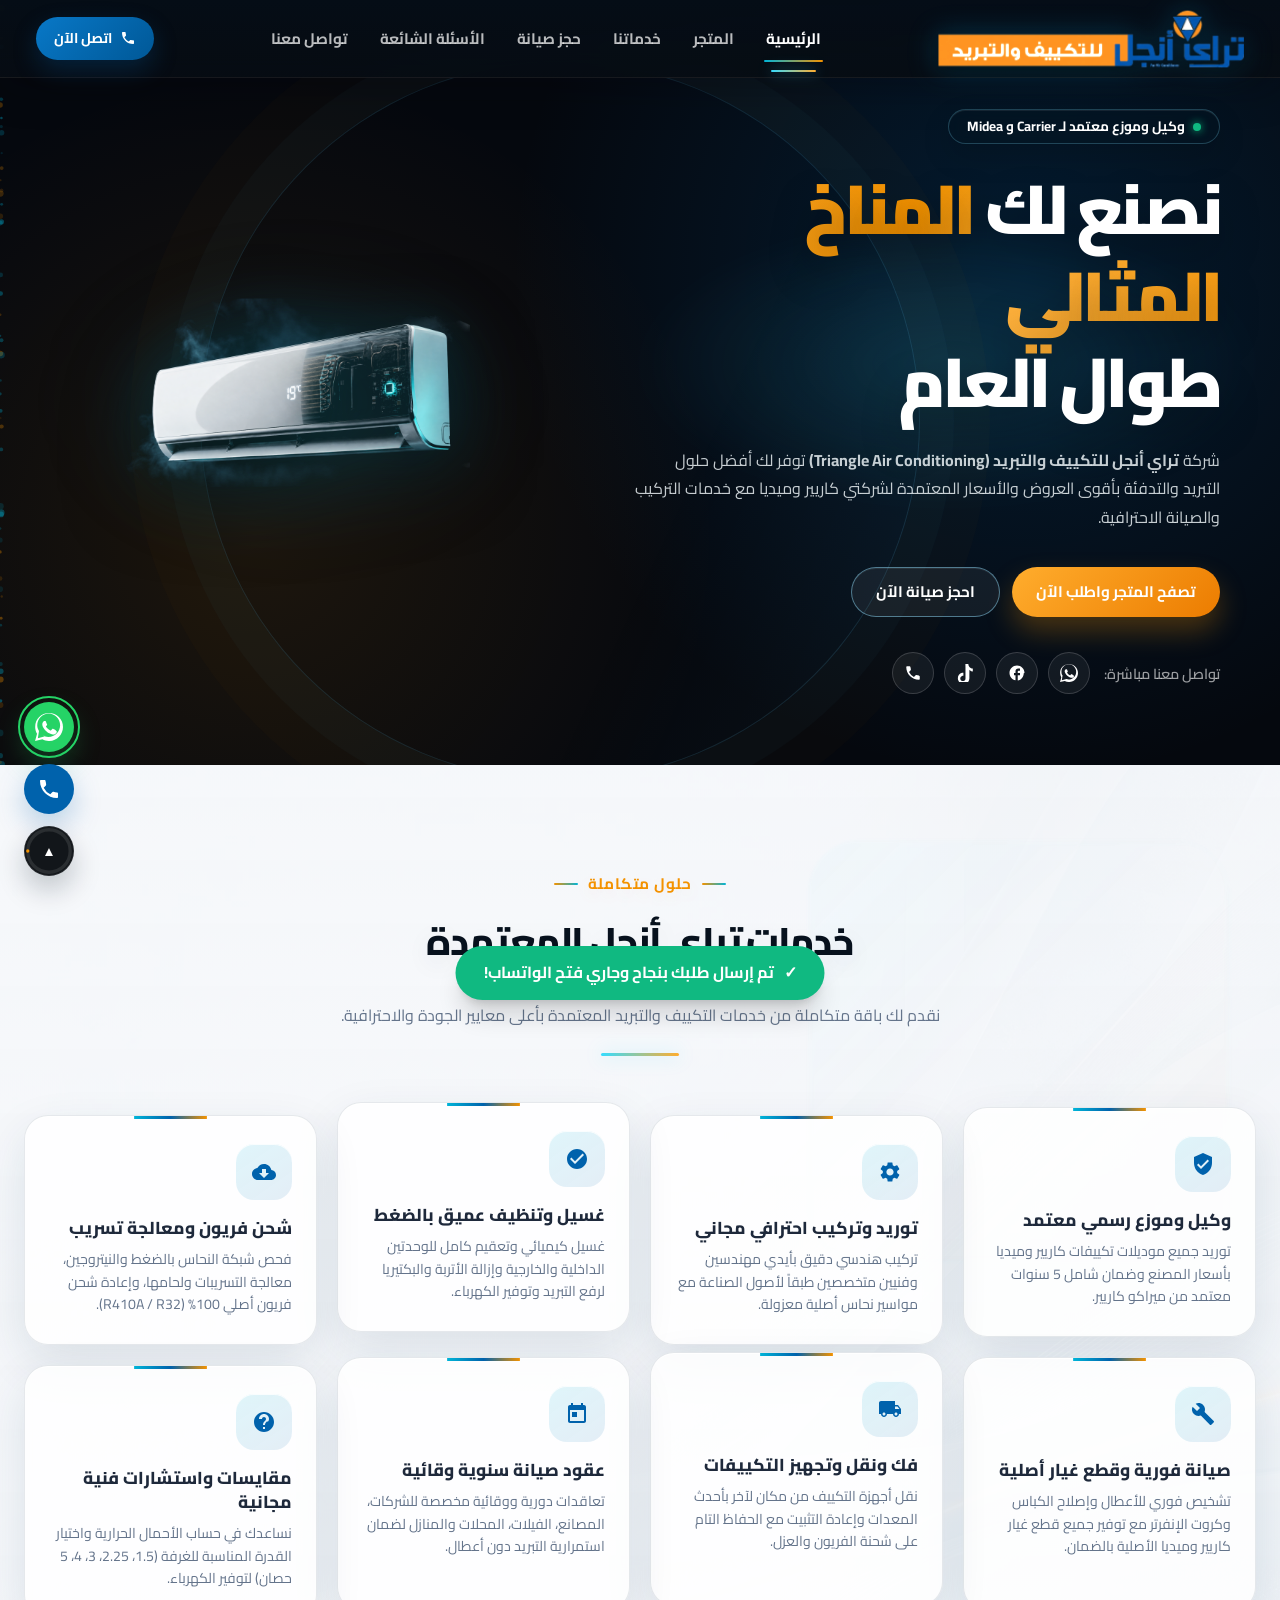
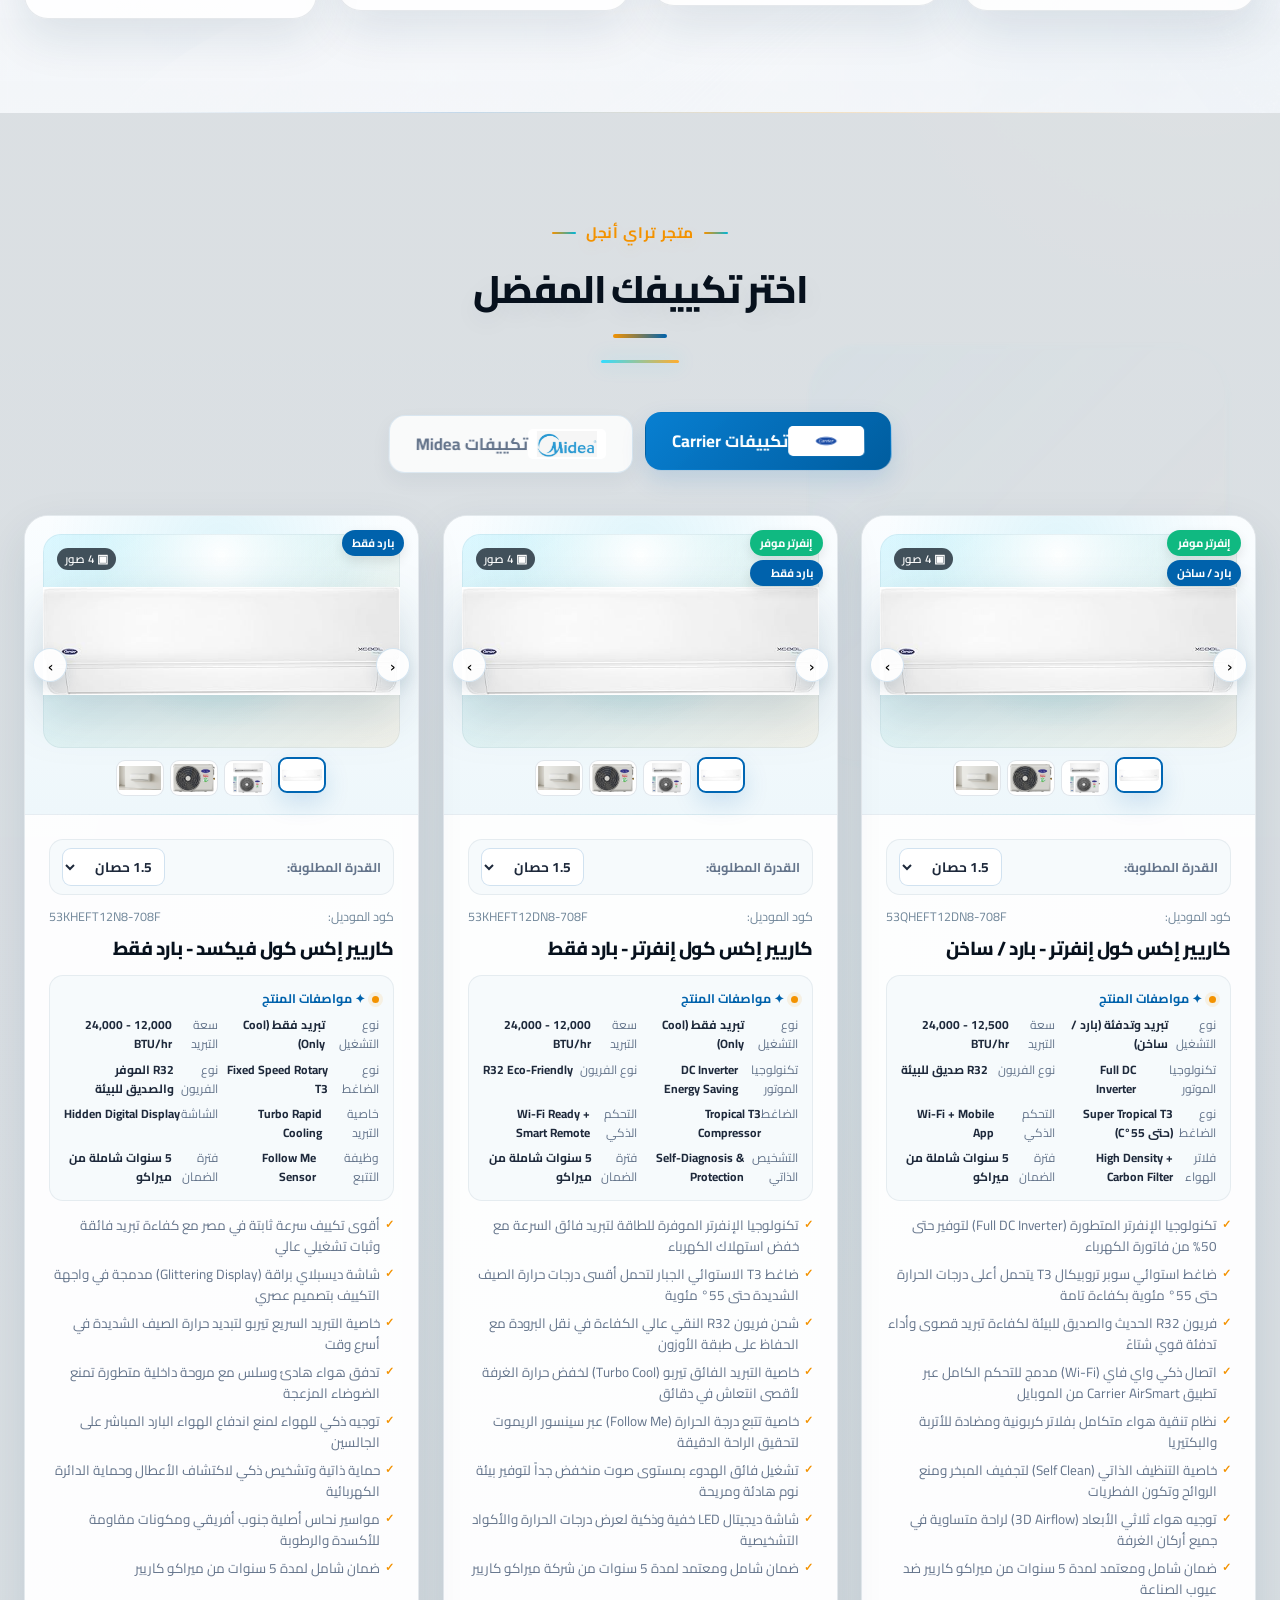
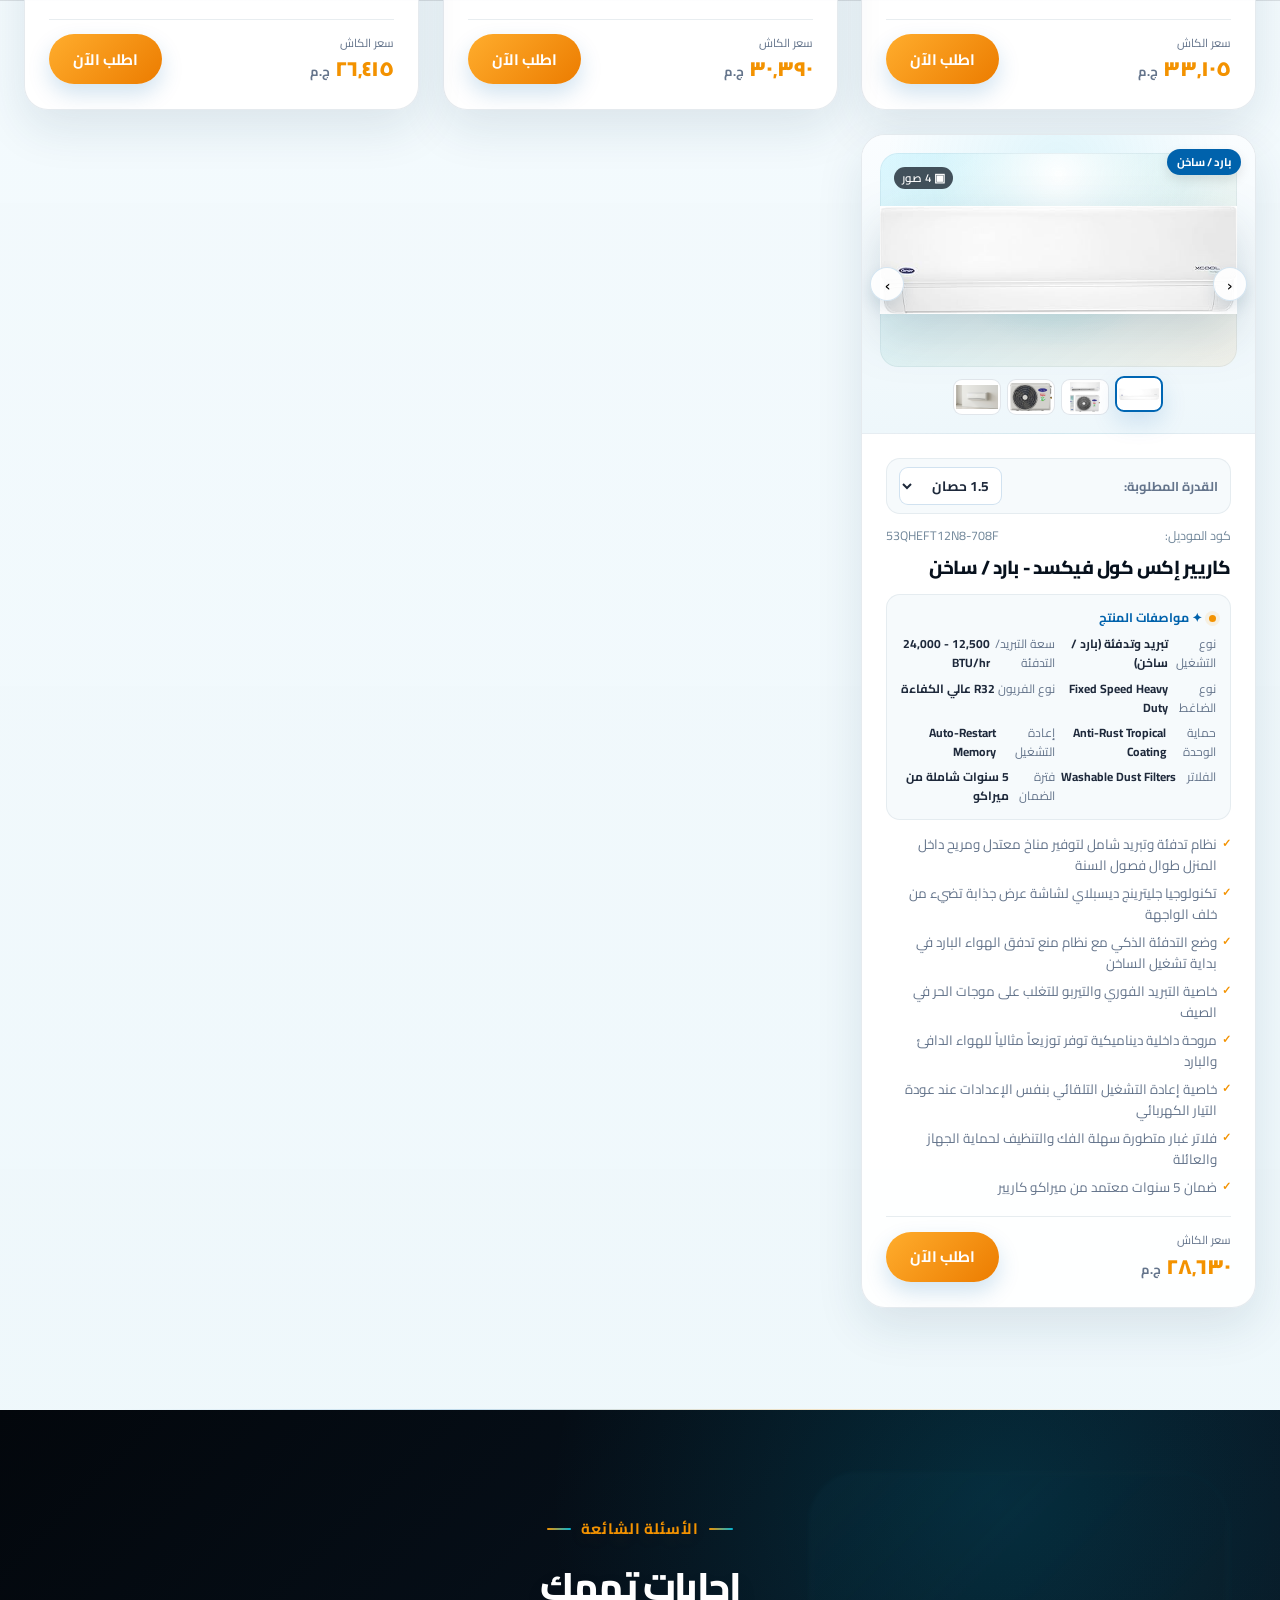
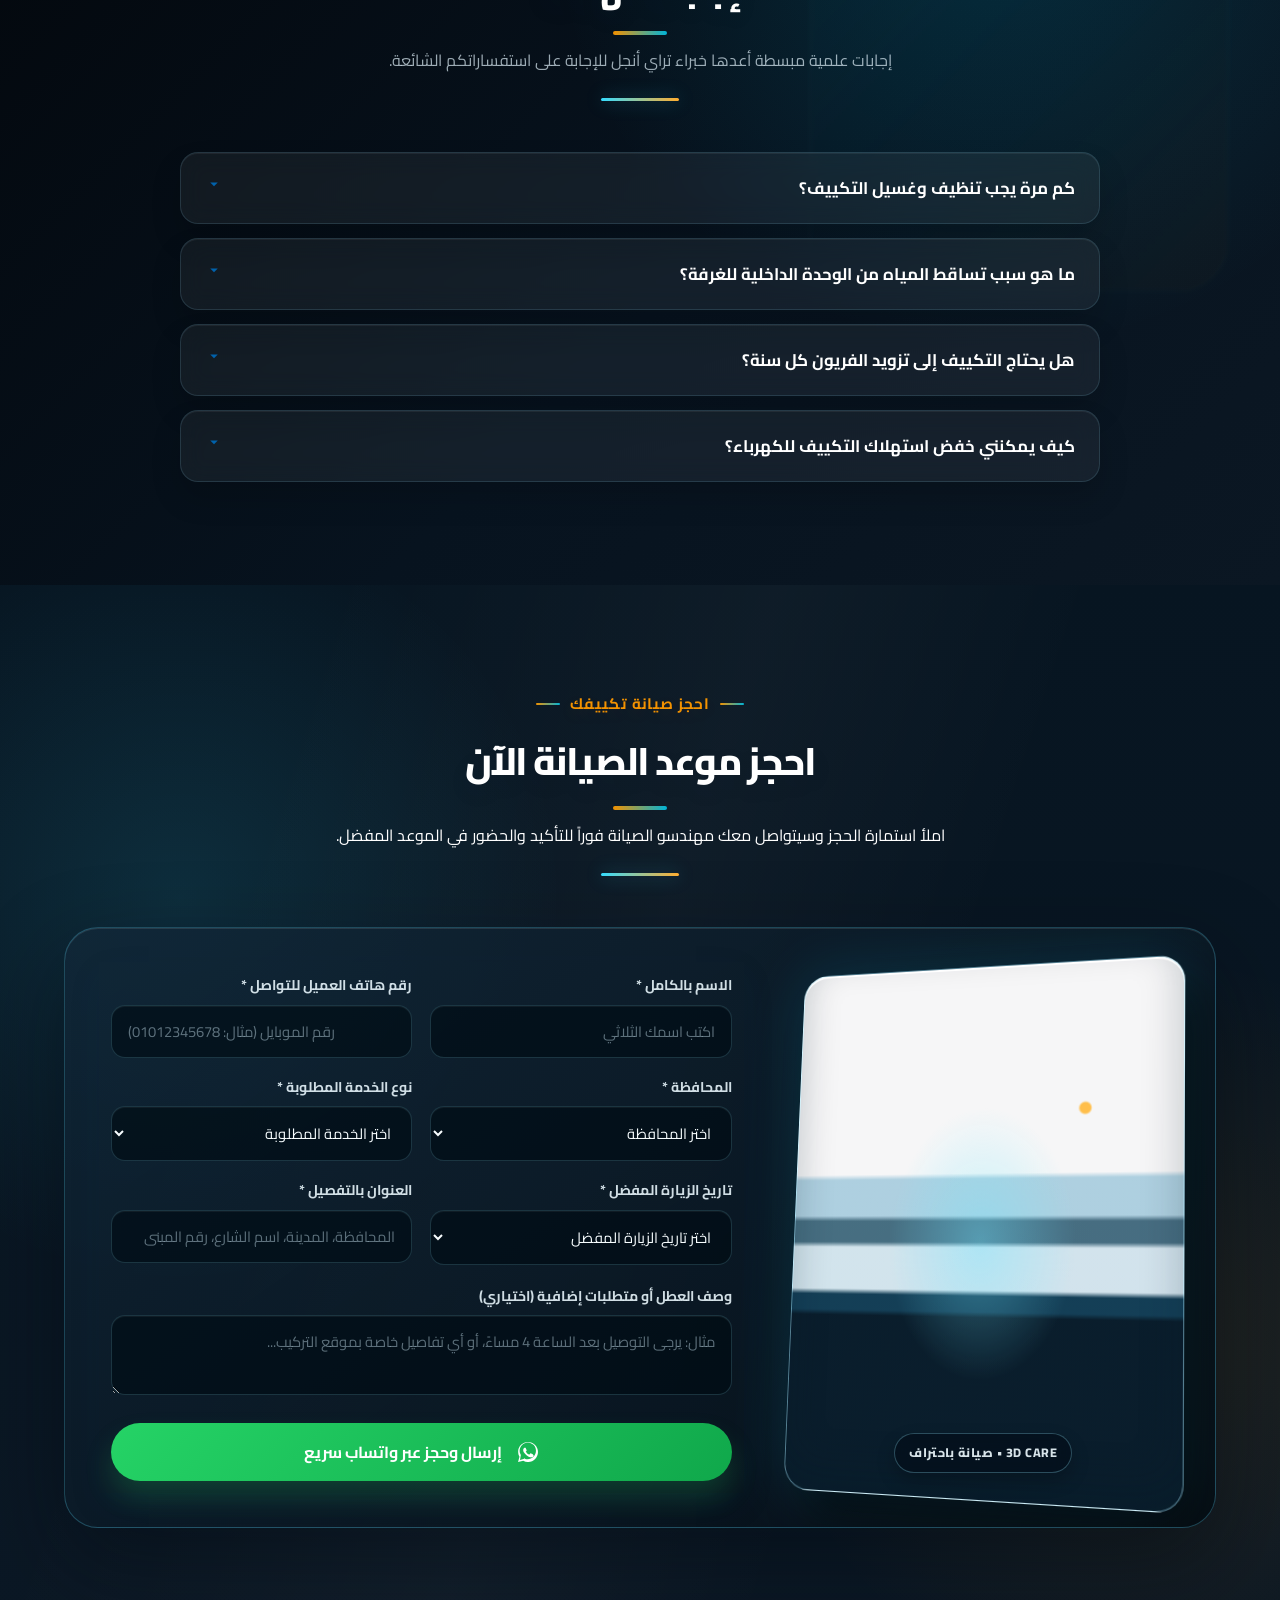
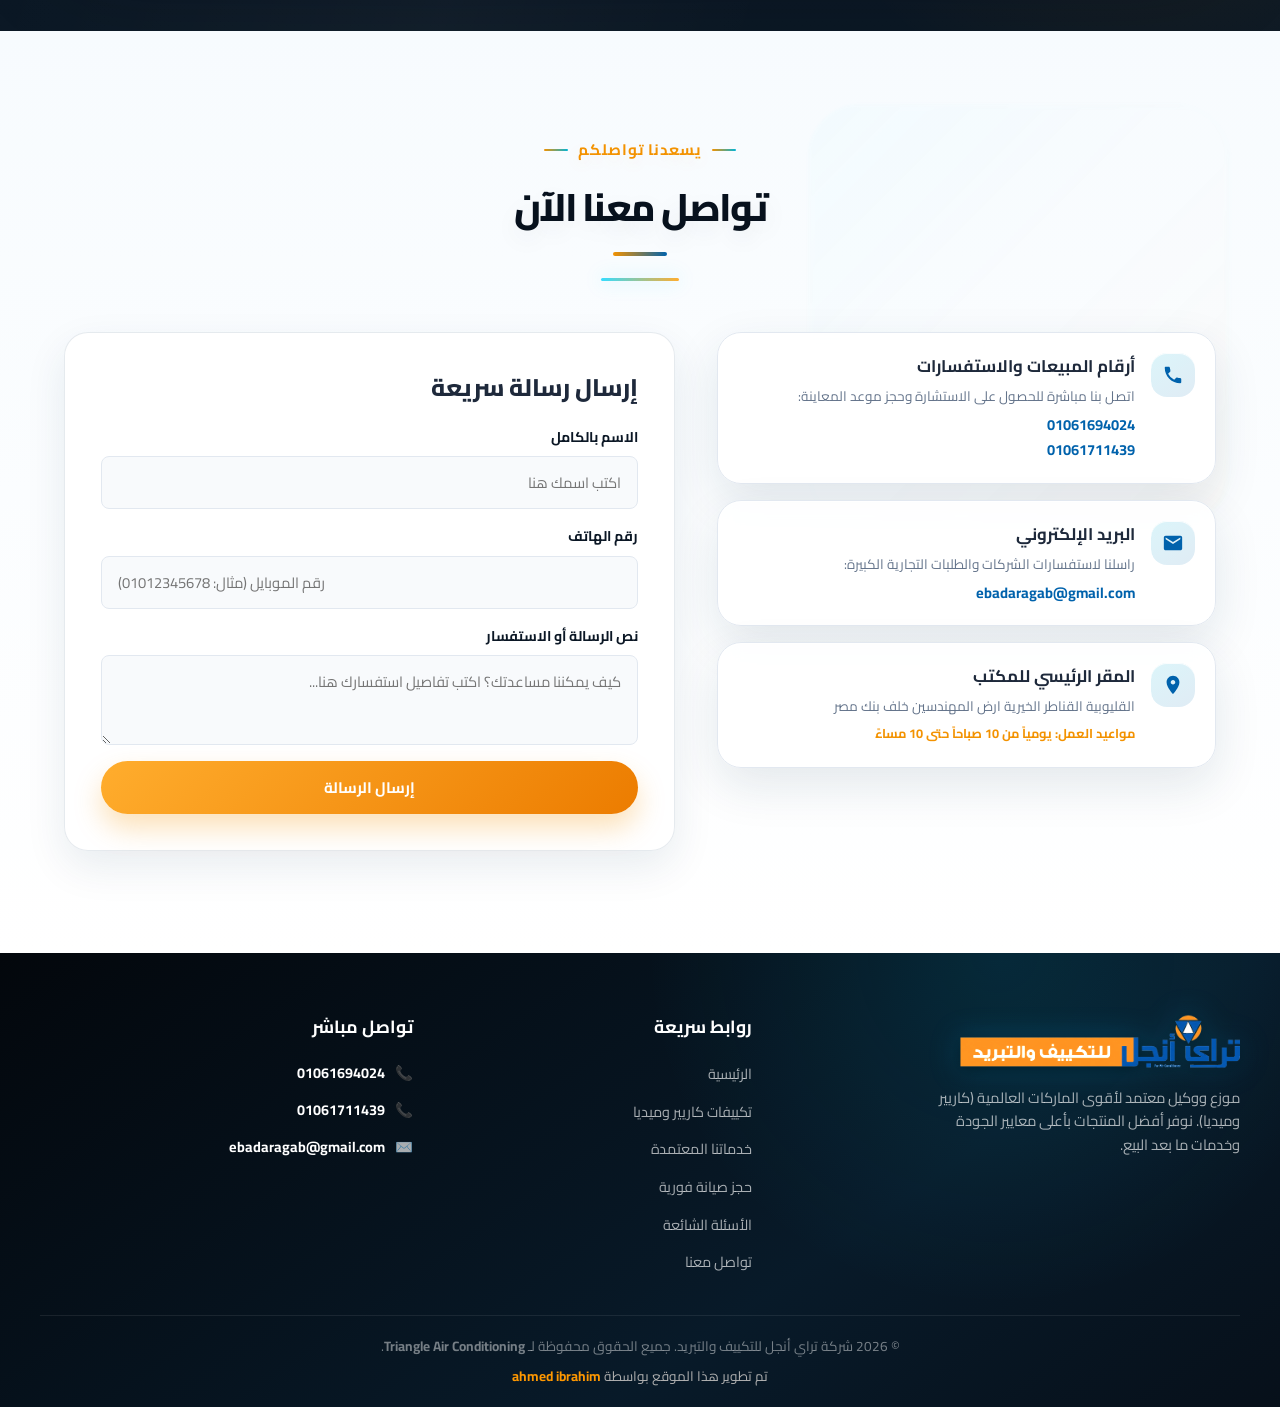
==== commit de556436: "feat: clean two-column hero layout with zero overlap, remove artificial preloader for instant smooth" ====
--- a/index.html
+++ b/index.html
@@ -5437,291 +5437,105 @@
 
 
   /* ==========================================================================
-   CHIC & MINIMALIST BRAND INTRO (دخلة احترافية وهادئة)
-   ========================================================================== */
-.preloader.chic-intro {
-  position: fixed;
-  inset: 0;
-  z-index: 99999;
-  display: flex;
-  justify-content: center;
-  align-items: center;
-  background: radial-gradient(circle at 50% 50%, #08111d 0%, #03060a 65%, #010204 100%);
-  color: #ffffff;
-  overflow: hidden;
-  user-select: none;
-  font-family: 'Cairo', system-ui, -apple-system, sans-serif;
-  cursor: pointer;
-  transition: opacity 0.5s cubic-bezier(0.16, 1, 0.3, 1), visibility 0.5s ease;
-  will-change: opacity;
-}
-
-.preloader.chic-intro.fade-out {
-  opacity: 0;
-  visibility: hidden;
-  pointer-events: none;
-}
-
-.chic-glow {
-  position: absolute;
-  width: min(420px, 80vw);
-  height: min(300px, 60vh);
-  border-radius: 50%;
-  background: radial-gradient(ellipse, rgba(0, 180, 216, 0.18) 0%, rgba(243, 146, 0, 0.08) 50%, transparent 75%);
-  filter: blur(40px);
-  pointer-events: none;
-  animation: chicGlow 2.5s infinite ease-in-out alternate;
-}
-
-@keyframes chicGlow {
-  0% { transform: scale(0.92); opacity: 0.6; }
-  100% { transform: scale(1.08); opacity: 1; }
-}
-
-.chic-brand-card {
-  position: relative;
-  z-index: 5;
-  display: flex;
-  flex-direction: column;
-  align-items: center;
-  text-align: center;
-  gap: 12px;
-  padding: 24px;
-  animation: chicCardIn 0.65s cubic-bezier(0.16, 1, 0.3, 1) both;
-}
-
-@keyframes chicCardIn {
-  0% { opacity: 0; transform: translateY(12px) scale(0.97); }
-  100% { opacity: 1; transform: translateY(0) scale(1); }
-}
-
-.chic-logo {
-  width: min(290px, 72vw);
-  height: auto;
-  max-height: 72px;
-  object-fit: contain;
-  filter: drop-shadow(0 4px 18px rgba(0, 180, 216, 0.35));
-}
-
-.chic-title {
-  margin: 0;
-  font-size: clamp(1.1rem, 2vw, 1.35rem);
-  font-weight: 800;
-  color: #ffffff;
-  letter-spacing: 0.02em;
-  text-shadow: 0 2px 10px rgba(0, 98, 172, 0.4);
-}
-
-.chic-sub {
-  margin: 0;
-  font-size: clamp(0.72rem, 1vw, 0.82rem);
-  font-weight: 700;
-  color: rgba(0, 180, 216, 0.85);
-  letter-spacing: 0.05em;
-  text-transform: uppercase;
-}
-
-.chic-line-wrap {
-  margin-top: 8px;
-  width: min(160px, 44vw);
-  height: 3px;
-  border-radius: 999px;
-  background: rgba(255, 255, 255, 0.08);
-  overflow: hidden;
-  position: relative;
-}
-
-.chic-line-bar {
-  position: absolute;
-  top: 0;
-  bottom: 0;
-  left: 0;
-  width: 0%;
-  border-radius: 999px;
-  background: linear-gradient(90deg, #0088eb, #00e5ff 60%, #f39200 100%);
-  box-shadow: 0 0 10px rgba(0, 229, 255, 0.8);
-  animation: chicLine 0.95s cubic-bezier(0.22, 1, 0.36, 1) forwards;
-}
-
-@keyframes chicLine {
-  0% { width: 0%; }
-  100% { width: 100%; }
-}
-
-/* ==========================================================================
-   HERO 3D UNIT INTEGRATION
+   ELEGANT & CLEAN TWO-COLUMN HERO (هيرو رايق وفخم بدون زحمة)
    ========================================================================== */
 .hero {
   position: relative;
   isolation: isolate;
   overflow: hidden;
-  min-height: 100vh;
+  min-height: 85vh;
+  display: flex;
+  align-items: center;
   background: 
-    radial-gradient(circle at 75% 38%, rgba(0, 98, 172, 0.20) 0%, transparent 45%),
-    radial-gradient(circle at 25% 75%, rgba(243, 146, 0, 0.10) 0%, transparent 40%),
+    radial-gradient(circle at 80% 35%, rgba(0, 98, 172, 0.22) 0%, transparent 45%),
+    radial-gradient(circle at 20% 70%, rgba(243, 146, 0, 0.10) 0%, transparent 40%),
     #05080e;
-}
-
-.hero > .hero-air-canvas,
-.hero > .hero-reference-stage {
+  padding: clamp(90px, 12vh, 120px) 0 clamp(40px, 8vh, 70px);
+}
+
+.hero-air-canvas {
+  position: absolute;
+  inset: 0;
+  width: 100%;
+  height: 100%;
+  pointer-events: none;
   z-index: 1;
+  opacity: 0.7;
 }
 
 .hero-container {
+  max-width: 1240px;
+  width: 100%;
+  margin: 0 auto;
+  padding: 0 clamp(20px, 4vw, 40px);
   position: relative;
   z-index: 5;
 }
 
-.hero-reference-stage {
-  position: absolute;
-  top: 10%;
-  right: 2%;
-  width: min(680px, 50vw);
-  height: min(520px, 65vh);
-  perspective: 1200px;
-  pointer-events: auto;
-  transform: translateZ(0);
-  animation: heroStageEnter 1s 0.15s cubic-bezier(0.16, 1, 0.3, 1) both;
-}
-
-@keyframes heroStageEnter {
-  0% { opacity: 0; transform: scale(0.94) translate3d(30px, 15px, 0); }
-  100% { opacity: 1; transform: scale(1) translate3d(0, 0, 0); }
-}
-
-.hero-reference-glow {
-  position: absolute;
-  inset: 12% 8% 18% 18%;
-  border-radius: 50%;
-  background: radial-gradient(ellipse, rgba(0, 180, 216, 0.26), transparent 65%);
-  filter: blur(42px);
-  pointer-events: none;
-  transform: translate3d(var(--hero-glow-x, 0px), var(--hero-glow-y, 0px), 0);
-  transition: transform 0.6s ease;
-}
-
-.hero-reference-visual {
-  position: absolute;
-  inset: 0;
-  transform-style: preserve-3d;
-  transform: translate3d(var(--hero-pan-x, 0px), var(--hero-pan-y, 0px), 0) 
-             rotateX(var(--hero-tilt-x, 0deg)) 
-             rotateY(var(--hero-tilt-y, 0deg));
-  transition: transform 0.6s cubic-bezier(0.16, 1, 0.3, 1);
-  will-change: transform;
+.hero-grid {
+  display: grid;
+  grid-template-columns: 1.15fr 0.85fr;
+  align-items: center;
+  gap: clamp(30px, 5vw, 60px);
+}
+
+.hero-content {
+  text-align: right;
+  display: flex;
+  flex-direction: column;
+  align-items: flex-start;
+  z-index: 2;
+}
+
+.hero-image-col {
+  position: relative;
   display: flex;
   justify-content: center;
   align-items: center;
-}
-
-.hero-reference-final {
+  z-index: 2;
+}
+
+.hero-image-glow {
+  position: absolute;
+  width: 85%;
+  height: 85%;
+  border-radius: 50%;
+  background: radial-gradient(ellipse, rgba(0, 180, 216, 0.25) 0%, rgba(0, 98, 172, 0.12) 50%, transparent 70%);
+  filter: blur(45px);
+  pointer-events: none;
+}
+
+.hero-image-ac {
   width: 100%;
-  height: 100%;
+  max-width: 580px;
+  height: auto;
   object-fit: contain;
-  filter: drop-shadow(0 25px 45px rgba(0, 0, 0, 0.7)) drop-shadow(0 0 25px rgba(0, 180, 216, 0.2));
-  transform: translateZ(30px);
-  animation: heroFloat 5s infinite ease-in-out alternate;
-}
-
-@keyframes heroFloat {
-  0% { transform: translateZ(30px) translateY(0px); }
-  100% { transform: translateZ(35px) translateY(-10px); }
-}
-
-.hero-unit-badge {
-  position: absolute;
-  bottom: 22%;
-  right: 16%;
-  background: rgba(4, 15, 26, 0.85);
-  border: 1px solid rgba(0, 229, 255, 0.45);
-  border-radius: 999px;
-  padding: 6px 14px;
-  display: flex;
-  align-items: center;
-  gap: 8px;
-  color: #72e5ff;
-  font-size: 0.75rem;
-  font-weight: 800;
-  backdrop-filter: blur(10px);
-  box-shadow: 0 4px 16px rgba(0, 0, 0, 0.4), 0 0 15px rgba(0, 180, 216, 0.3);
-  transform: translateZ(60px);
-}
-
-.hero-unit-badge .badge-light {
-  width: 6px;
-  height: 6px;
-  border-radius: 50%;
-  background: #00f0ff;
-  box-shadow: 0 0 10px #00f0ff;
-  animation: pulseDot 1.5s infinite;
-}
-
-.hero-reference-chip {
-  position: absolute;
-  top: 8%;
-  right: 8%;
-  z-index: 7;
-  padding: 8px 14px;
-  border: 1px solid rgba(0, 180, 216, 0.4);
-  border-radius: 999px;
-  background: rgba(3, 14, 24, 0.65);
-  color: rgba(216, 249, 255, 0.9);
-  font: 800 10px/1 Arial, sans-serif;
-  letter-spacing: 0.14em;
-  backdrop-filter: blur(12px);
-  box-shadow: 0 4px 20px rgba(0, 0, 0, 0.4);
-  transform: translateZ(50px);
-}
-
-.hero-reference-chip i {
-  display: inline-block;
-  width: 7px;
-  height: 7px;
-  margin-left: 6px;
-  border-radius: 50%;
-  background: #00f0ff;
-  box-shadow: 0 0 10px #00f0ff;
-  animation: pulseDot 1.4s ease-in-out infinite;
-}
-
-.hero-reference-caption {
-  position: absolute;
-  z-index: 7;
-  right: 10%;
-  bottom: 12%;
-  color: rgba(206, 242, 247, 0.75);
-  font-size: 0.78rem;
-  font-weight: 700;
-  direction: rtl;
-  letter-spacing: 0.03em;
-  text-shadow: 0 2px 8px rgba(0, 0, 0, 0.8);
-  transform: translateZ(45px);
-}
-
-@media (max-width: 1024px) {
-  .hero-reference-stage {
-    width: 58vw;
-    right: -4%;
-    opacity: 0.85;
-  }
-}
-
-@media (max-width: 768px) {
-  .hero-reference-stage {
-    top: 32%;
-    right: -15%;
-    width: 95vw;
-    height: 48vh;
-    opacity: 0.42;
-  }
-}
-
-@media (prefers-reduced-motion: reduce) {
-  .chic-intro,
-  .hero-reference-stage,
-  .hero-reference-final {
-    animation: none !important;
-    transition: none !important;
+  filter: drop-shadow(0 20px 40px rgba(0, 0, 0, 0.7)) drop-shadow(0 0 25px rgba(0, 180, 216, 0.2));
+  animation: heroFloatSoft 5s infinite ease-in-out alternate;
+  will-change: transform;
+}
+
+@keyframes heroFloatSoft {
+  0% { transform: translateY(0px) rotate(0deg); }
+  100% { transform: translateY(-10px) rotate(-0.5deg); }
+}
+
+@media (max-width: 991px) {
+  .hero {
+    min-height: auto;
+    padding: 85px 0 45px;
+  }
+  .hero-grid {
+    grid-template-columns: 1fr;
+    text-align: center;
+    gap: 36px;
+  }
+  .hero-content {
+    align-items: center;
+    text-align: center;
+  }
+  .hero-image-ac {
+    max-width: 440px;
   }
 }
   </style>
@@ -5731,20 +5545,7 @@
 </head>
 <body>
 
-        <!-- شاشة الدخول الاحترافية الهادئة (Chic Brand Intro) -->
-  <div class="preloader chic-intro" id="preloader" role="dialog" aria-modal="true" aria-label="تراي أنجل للتكييف والتبريد">
-    <div class="chic-glow" aria-hidden="true"></div>
-    <div class="chic-brand-card">
-      <img src="assets/tryangle-logo-clean.png" alt="تراي أنجل للتكييف والتبريد" class="chic-logo" />
-      <h2 class="chic-title">تراي أنجل للتكييف والتبريد</h2>
-      <p class="chic-sub">موزع ووكيل معتمد كاريير وميديا • Carrier & Midea</p>
-      <div class="chic-line-wrap">
-        <div class="chic-line-bar"></div>
-      </div>
-    </div>
-  </div>
-
-  <!-- شريط التنقل العلوي الأصلي (Navbar) -->
+        <!-- شريط التنقل العلوي الأصلي (Navbar) -->
   <header class="glass entry-header">
     <div class="nav-container">
       <!-- الشعار الأصلي -->
@@ -5779,59 +5580,53 @@
     </div>
   </header>
 
-  <!-- القسم الرئيسي (Home / Hero) مع جزيئات التبريد التفاعلية في الخلفية -->
+    <!-- القسم الرئيسي (Home / Hero) - تصميم رايق وعصري بدون أي زحمة -->
   <section class="hero" id="home">
     <canvas id="heroAirCanvas" class="hero-air-canvas" aria-hidden="true"></canvas>
 
-        <div class="hero-reference-stage" id="heroStage" aria-label="عرض تكييف تراي أنجل المكتمل ثلاثي الأبعاد">
-      <div class="hero-reference-glow" aria-hidden="true"></div>
-      <div class="hero-reference-visual" id="heroVisual">
-        <img class="hero-reference-final" src="assets/ac_assembled_hero_cutout.png" alt="تكييف تراي أنجل المكتمل - تبريد فائق كاريير وميديا" />
-        <div class="hero-unit-badge">
-          <span class="badge-light"></span>
-          <span>16°C • TURBO ACTIVE</span>
+    <div class="hero-container">
+      <div class="hero-grid">
+        <!-- الجانب الأيمن: النصوص والأزرار -->
+        <div class="hero-content">
+          <div class="authorized-badge reveal-fade">
+            <span class="badge-dot"></span>
+            <span class="badge-text">وكيل وموزع معتمد لـ Carrier و Midea</span>
+          </div>
+
+          <h1 class="hero-title reveal-fade">نصنع لك <span>المناخ المثالي</span><br>طوال العام</h1>
+          <p class="hero-description reveal-fade">
+            شركة <strong>تراي أنجل للتكييف والتبريد (Triangle Air Conditioning)</strong> توفر لك أفضل حلول التبريد والتدفئة بأقوى العروض والأسعار المعتمدة لشركتي كاريير وميديا مع خدمات التركيب والصيانة الاحترافية.
+          </p>
+
+          <div class="hero-cta reveal-fade">
+            <a href="#store" class="btn btn-primary btn-glow">تصفح المتجر واطلب الآن</a>
+            <a href="#maintenance" class="btn btn-secondary">احجز صيانة الآن</a>
+          </div>
+
+          <!-- شبكات التواصل الاجتماعي -->
+          <div class="social-links reveal-fade">
+            <span class="social-title">تواصل معنا مباشرة:</span>
+            <div class="social-icons">
+              <a href="https://wa.me/201061694024" target="_blank" aria-label="WhatsApp" class="social-icon whatsapp-icon">
+                <svg class="icon-svg" viewBox="0 0 24 24"><path d="M.057 24l1.687-6.163c-1.041-1.804-1.588-3.849-1.587-5.946C.06 5.348 5.397.01 12.008.01c3.202.001 6.212 1.246 8.477 3.514 2.266 2.268 3.507 5.28 3.505 8.484-.004 6.657-5.34 11.997-11.953 11.997-2.005-.001-3.973-.502-5.73-1.466L0 24zm6.59-4.846c1.6.95 2.8 1.458 4.825 1.459 5.55 0 10.061-4.512 10.063-10.066.002-2.69-1.043-5.22-2.94-7.119C16.699 1.529 14.18 .483 11.997.484 6.444.484 1.932 4.997 1.93 10.553c-.001 2.03.527 3.255 1.492 4.922L2.44 21.56l6.207-1.628zM17.5 14.5c-.3-.15-1.78-.88-2.05-.98-.28-.1-.48-.15-.68.15-.2.3-.78.98-.95 1.18-.18.2-.35.23-.65.08-1.02-.51-1.74-.91-2.42-1.58-.57-.56-1.12-1.22-1.3-1.53-.18-.3-.02-.46.13-.61.14-.14.3-.35.45-.53.15-.18.2-.3.3-.5.1-.2.05-.38-.02-.53-.07-.15-.68-1.63-.93-2.24-.25-.61-.51-.53-.68-.53h-.58c-.2 0-.53.07-.8.38-.28.3-1.08 1.05-1.08 2.57 0 1.52 1.1 3 1.25 3.2.15.2 2.16 3.3 5.24 4.63.73.3 1.3.49 1.75.63.74.24 1.4.2 1.93.12.59-.09 1.78-.73 2.03-1.43.25-.7.25-1.3.17-1.43-.08-.13-.28-.2-.58-.35z"/></svg>
+              </a>
+              <a href="https://www.facebook.com/share/17yf9LtdmD/?mibextid=wwXIfr" target="_blank" aria-label="Facebook" class="social-icon facebook-icon">
+                <svg class="icon-svg" viewBox="0 0 24 24"><path d="M22 12c0-5.52-4.48-10-10-10S2 6.48 2 12c0 4.84 3.44 8.87 8 9.8V15H8v-3h2V9.5C10 7.57 11.57 6 13.5 6H16v3h-2c-.55 0-1 .45-1 1v2h3v3h-3v6.95c4.56-.93 8-4.96 8-9.75z"/></svg>
+              </a>
+              <a href="https://www.tiktok.com/@tryangel18?_r=1&_t=ZS-98AHp9YRBE9" target="_blank" aria-label="TikTok" class="social-icon tiktok-icon">
+                <svg class="icon-svg" viewBox="0 0 24 24"><path d="M12.525.02c1.31-.02 2.61-.01 3.91-.02.08 1.53.63 3.09 1.75 4.17 1.12 1.11 2.7 1.62 4.24 1.79v4.03c-1.44-.17-2.86-.74-3.94-1.74-.22-.21-.42-.45-.61-.7-.03 3.76-.02 7.53-.03 11.29-.07 3.08-1.51 6.13-4.48 7.37-3.79 1.68-8.58-.1-10.23-4.05-1.88-4.22.42-9.61 4.88-10.45.6-.11 1.22-.12 1.83-.07v4.09c-.58-.08-1.18-.03-1.74.15-1.92.57-2.91 2.82-2.14 4.69.75 1.92 3.1 2.78 4.9 1.82 1.17-.6 1.81-1.89 1.79-3.21-.02-5.07-.01-10.14-.02-15.21z"/></svg>
+              </a>
+              <a href="tel:+201061694024" aria-label="Phone" class="social-icon phone-icon">
+                <svg class="icon-svg" viewBox="0 0 24 24"><path d="M20.01 15.38c-1.23 0-2.42-.2-3.53-.56a.977.977 0 0 0-1.01.24l-2.2 2.2a15.045 15.045 0 0 1-6.59-6.59l2.2-2.21c.28-.26.36-.65.25-1A11.36 11.36 0 0 0 8.5 4c0-.55-.45-1-1-1H4c-.55 0-1 .45-1 1 0 9.39 7.61 17 17 17 .55 0 1-.45 1-1v-3.5c0-.55-.45-1-1-1z"/></svg>
+              </a>
+            </div>
+          </div>
         </div>
-      </div>
-      <div class="hero-reference-chip"><i></i> REAL HVAC / 3D ARCHITECTURE</div>
-      <div class="hero-reference-caption">كاريير وميديا بأعلى كفاءة طاقة وتبريد</div>
-    </div>
-
-<div class="hero-container" style="justify-content: center; text-align: center;">
-      <div class="hero-content" style="max-width: 850px; margin: 0 auto;">
-
-        <!-- شارة الاعتماد الأصلية -->
-        <div class="authorized-badge reveal-fade" style="margin: 0 auto 20px auto;">
-          <span class="badge-dot"></span>
-          <span class="badge-text">وكيل وموزع معتمد لـ Carrier و Midea</span>
-        </div>
-
-        <h1 class="hero-title reveal-fade">نصنع لك <span>المناخ المثالي</span><br>طوال العام</h1>
-        <p class="hero-description reveal-fade">
-          شركة <strong>تراي أنجل للتكييف والتبريد (Triangle Air Conditioning)</strong> توفر لك أفضل حلول التبريد والتدفئة بأقوى العروض والأسعار المعتمدة لشركتي كاريير وميديا مع خدمات التركيب والصيانة الاحترافية.
-        </p>
-
-        <div class="hero-cta reveal-fade" style="justify-content: center;">
-          <a href="#store" class="btn btn-primary btn-glow">تصفح المتجر واطلب الآن</a>
-          <a href="#maintenance" class="btn btn-secondary">احجز صيانة الآن</a>
-        </div>
-
-        <!-- شبكات التواصل الاجتماعي -->
-        <div class="social-links reveal-fade" style="justify-content: center; margin-top: 30px;">
-          <span class="social-title">تابعنا وتواصل معنا:</span>
-          <div class="social-icons">
-            <a href="https://wa.me/201061694024" target="_blank" aria-label="WhatsApp" class="social-icon whatsapp-icon">
-              <svg class="icon-svg" viewBox="0 0 24 24"><path d="M.057 24l1.687-6.163c-1.041-1.804-1.588-3.849-1.587-5.946C.06 5.348 5.397.01 12.008.01c3.202.001 6.212 1.246 8.477 3.514 2.266 2.268 3.507 5.28 3.505 8.484-.004 6.657-5.34 11.997-11.953 11.997-2.005-.001-3.973-.502-5.73-1.466L0 24zm6.59-4.846c1.6.95 2.8 1.458 4.825 1.459 5.55 0 10.061-4.512 10.063-10.066.002-2.69-1.043-5.22-2.94-7.119C16.699 1.529 14.18 .483 11.997.484 6.444.484 1.932 4.997 1.93 10.553c-.001 2.03.527 3.255 1.492 4.922L2.44 21.56l6.207-1.628zM17.5 14.5c-.3-.15-1.78-.88-2.05-.98-.28-.1-.48-.15-.68.15-.2.3-.78.98-.95 1.18-.18.2-.35.23-.65.08-1.02-.51-1.74-.91-2.42-1.58-.57-.56-1.12-1.22-1.3-1.53-.18-.3-.02-.46.13-.61.14-.14.3-.35.45-.53.15-.18.2-.3.3-.5.1-.2.05-.38-.02-.53-.07-.15-.68-1.63-.93-2.24-.25-.61-.51-.53-.68-.53h-.58c-.2 0-.53.07-.8.38-.28.3-1.08 1.05-1.08 2.57 0 1.52 1.1 3 1.25 3.2.15.2 2.16 3.3 5.24 4.63.73.3 1.3.49 1.75.63.74.24 1.4.2 1.93.12.59-.09 1.78-.73 2.03-1.43.25-.7.25-1.3.17-1.43-.08-.13-.28-.2-.58-.35z"/></svg>
-            </a>
-            <a href="https://www.facebook.com/share/17yf9LtdmD/?mibextid=wwXIfr" target="_blank" aria-label="Facebook" class="social-icon facebook-icon">
-              <svg class="icon-svg" viewBox="0 0 24 24"><path d="M22 12c0-5.52-4.48-10-10-10S2 6.48 2 12c0 4.84 3.44 8.87 8 9.8V15H8v-3h2V9.5C10 7.57 11.57 6 13.5 6H16v3h-2c-.55 0-1 .45-1 1v2h3v3h-3v6.95c4.56-.93 8-4.96 8-9.75z"/></svg>
-            </a>
-            <a href="https://www.tiktok.com/@tryangel18?_r=1&_t=ZS-98AHp9YRBE9" target="_blank" aria-label="TikTok" class="social-icon tiktok-icon">
-              <svg class="icon-svg" viewBox="0 0 24 24"><path d="M12.525.02c1.31-.02 2.61-.01 3.91-.02.08 1.53.63 3.09 1.75 4.17 1.12 1.11 2.7 1.62 4.24 1.79v4.03c-1.44-.17-2.86-.74-3.94-1.74-.22-.21-.42-.45-.61-.7-.03 3.76-.02 7.53-.03 11.29-.07 3.08-1.51 6.13-4.48 7.37-3.79 1.68-8.58-.1-10.23-4.05-1.88-4.22.42-9.61 4.88-10.45.6-.11 1.22-.12 1.83-.07v4.09c-.58-.08-1.18-.03-1.74.15-1.92.57-2.91 2.82-2.14 4.69.75 1.92 3.1 2.78 4.9 1.82 1.17-.6 1.81-1.89 1.79-3.21-.02-5.07-.01-10.14-.02-15.21z"/></svg>
-            </a>
-            <a href="tel:+201061694024" aria-label="Phone" class="social-icon phone-icon">
-              <svg class="icon-svg" viewBox="0 0 24 24"><path d="M20.01 15.38c-1.23 0-2.42-.2-3.53-.56a.977.977 0 0 0-1.01.24l-2.2 2.2a15.045 15.045 0 0 1-6.59-6.59l2.2-2.21c.28-.26.36-.65.25-1A11.36 11.36 0 0 0 8.5 4c0-.55-.45-1-1-1H4c-.55 0-1 .45-1 1 0 9.39 7.61 17 17 17 .55 0 1-.45 1-1v-3.5c0-.55-.45-1-1-1z"/></svg>
-            </a>
-          </div>
+
+        <!-- الجانب الأيسر: صورة التكييف الفخمة بدون أي عناصر عشوائية -->
+        <div class="hero-image-col">
+          <div class="hero-image-glow" aria-hidden="true"></div>
+          <img class="hero-image-ac" src="assets/ac_assembled_hero_cutout.png" alt="تكييف كاريير وميديا - تراي أنجل للتكييف والتبريد" />
         </div>
       </div>
     </div>
@@ -7557,93 +7352,23 @@
 
   <script>
 /* ==========================================================================
-   CHIC MINIMALIST INTRO CONTROLLER (سريع وسلس جداً)
+   INSTANT SMOOTH LOAD CONTROLLER (دخول فوري وسلس بدون تعليق)
    ========================================================================== */
 (() => {
-  const preloader = document.getElementById("preloader");
-  let isDone = false;
-
-  const closeIntro = () => {
-    if (isDone) return;
-    isDone = true;
-
-    if (typeof window.revealHeroAndHeader === "function") {
-      window.revealHeroAndHeader();
-    } else {
-      const entryHeader = document.querySelector(".entry-header");
-      if (entryHeader) entryHeader.classList.add("is-visible");
-      const revealTargets = document.querySelectorAll(".reveal-fade");
-      revealTargets.forEach((el, idx) => {
-        setTimeout(() => el.classList.add("revealed"), 50 + idx * 50);
-      });
-    }
-
-    if (preloader) {
-      preloader.classList.add("fade-out");
-      setTimeout(() => {
-        preloader.style.display = "none";
-        preloader.remove();
-      }, 550);
-    }
-
-    initHeroParallax();
+  const initPage = () => {
+    const entryHeader = document.querySelector(".entry-header");
+    if (entryHeader) entryHeader.classList.add("is-visible");
+
+    const revealTargets = document.querySelectorAll(".reveal-fade");
+    revealTargets.forEach((el, idx) => {
+      setTimeout(() => el.classList.add("revealed"), 40 + idx * 40);
+    });
   };
 
-  // إغلاق سريع تلقائي بعد 1 ثانية بالضبط
-  setTimeout(closeIntro, 1000);
-
-  // إغلاق فوري عند النقر بالماوس أو اللمس في أي مكان أو أي زر
-  if (preloader) {
-    preloader.addEventListener("click", closeIntro, { once: true });
-    preloader.addEventListener("touchstart", closeIntro, { passive: true, once: true });
-  }
-  window.addEventListener("keydown", (e) => {
-    if (e.key === "Escape" || e.code === "Space" || e.key === "Enter") closeIntro();
-  }, { once: true });
-
-  // تفاعل الماوس مع تكييف الهيرو في الصفحة الرئيسية
-  function initHeroParallax() {
-    const heroStage = document.getElementById("heroStage") || document.querySelector(".hero-reference-stage");
-    const heroVisual = document.getElementById("heroVisual") || document.querySelector(".hero-reference-visual");
-    const heroGlow = document.querySelector(".hero-reference-glow");
-    if (!heroStage || !heroVisual) return;
-    if (window.matchMedia("(prefers-reduced-motion: reduce)").matches) return;
-
-    let hTargetX = 0, hTargetY = 0;
-    let hCurrX = 0, hCurrY = 0;
-    let hRaf = null;
-
-    const renderHero = () => {
-      hCurrX += (hTargetX - hCurrX) * 0.08;
-      hCurrY += (hTargetY - hCurrY) * 0.08;
-      heroVisual.style.setProperty("--hero-tilt-y", `${hCurrX * 4.8}deg`);
-      heroVisual.style.setProperty("--hero-tilt-x", `${hCurrY * -3.2}deg`);
-      heroVisual.style.setProperty("--hero-pan-x", `${hCurrX * 8}px`);
-      heroVisual.style.setProperty("--hero-pan-y", `${hCurrY * 6}px`);
-      if (heroGlow) {
-        heroGlow.style.setProperty("--hero-glow-x", `${hCurrX * 14}px`);
-        heroGlow.style.setProperty("--hero-glow-y", `${hCurrY * 10}px`);
-      }
-      if (Math.abs(hTargetX - hCurrX) > 0.005 || Math.abs(hTargetY - hCurrY) > 0.005) {
-        hRaf = requestAnimationFrame(renderHero);
-      } else {
-        hRaf = null;
-      }
-    };
-
-    window.addEventListener("pointermove", (e) => {
-      const rect = heroStage.getBoundingClientRect();
-      if (rect.top > window.innerHeight || rect.bottom < 0) return;
-      hTargetX = Math.max(-1, Math.min(1, ((e.clientX - rect.left) / rect.width - 0.5) * 2));
-      hTargetY = Math.max(-1, Math.min(1, ((e.clientY - rect.top) / rect.height - 0.5) * 2));
-      if (!hRaf) hRaf = requestAnimationFrame(renderHero);
-    }, { passive: true });
-
-    heroStage.addEventListener("pointerleave", () => {
-      hTargetX = 0;
-      hTargetY = 0;
-      if (!hRaf) hRaf = requestAnimationFrame(renderHero);
-    }, { passive: true });
+  if (document.readyState === "loading") {
+    document.addEventListener("DOMContentLoaded", initPage);
+  } else {
+    initPage();
   }
 })();
   </script>
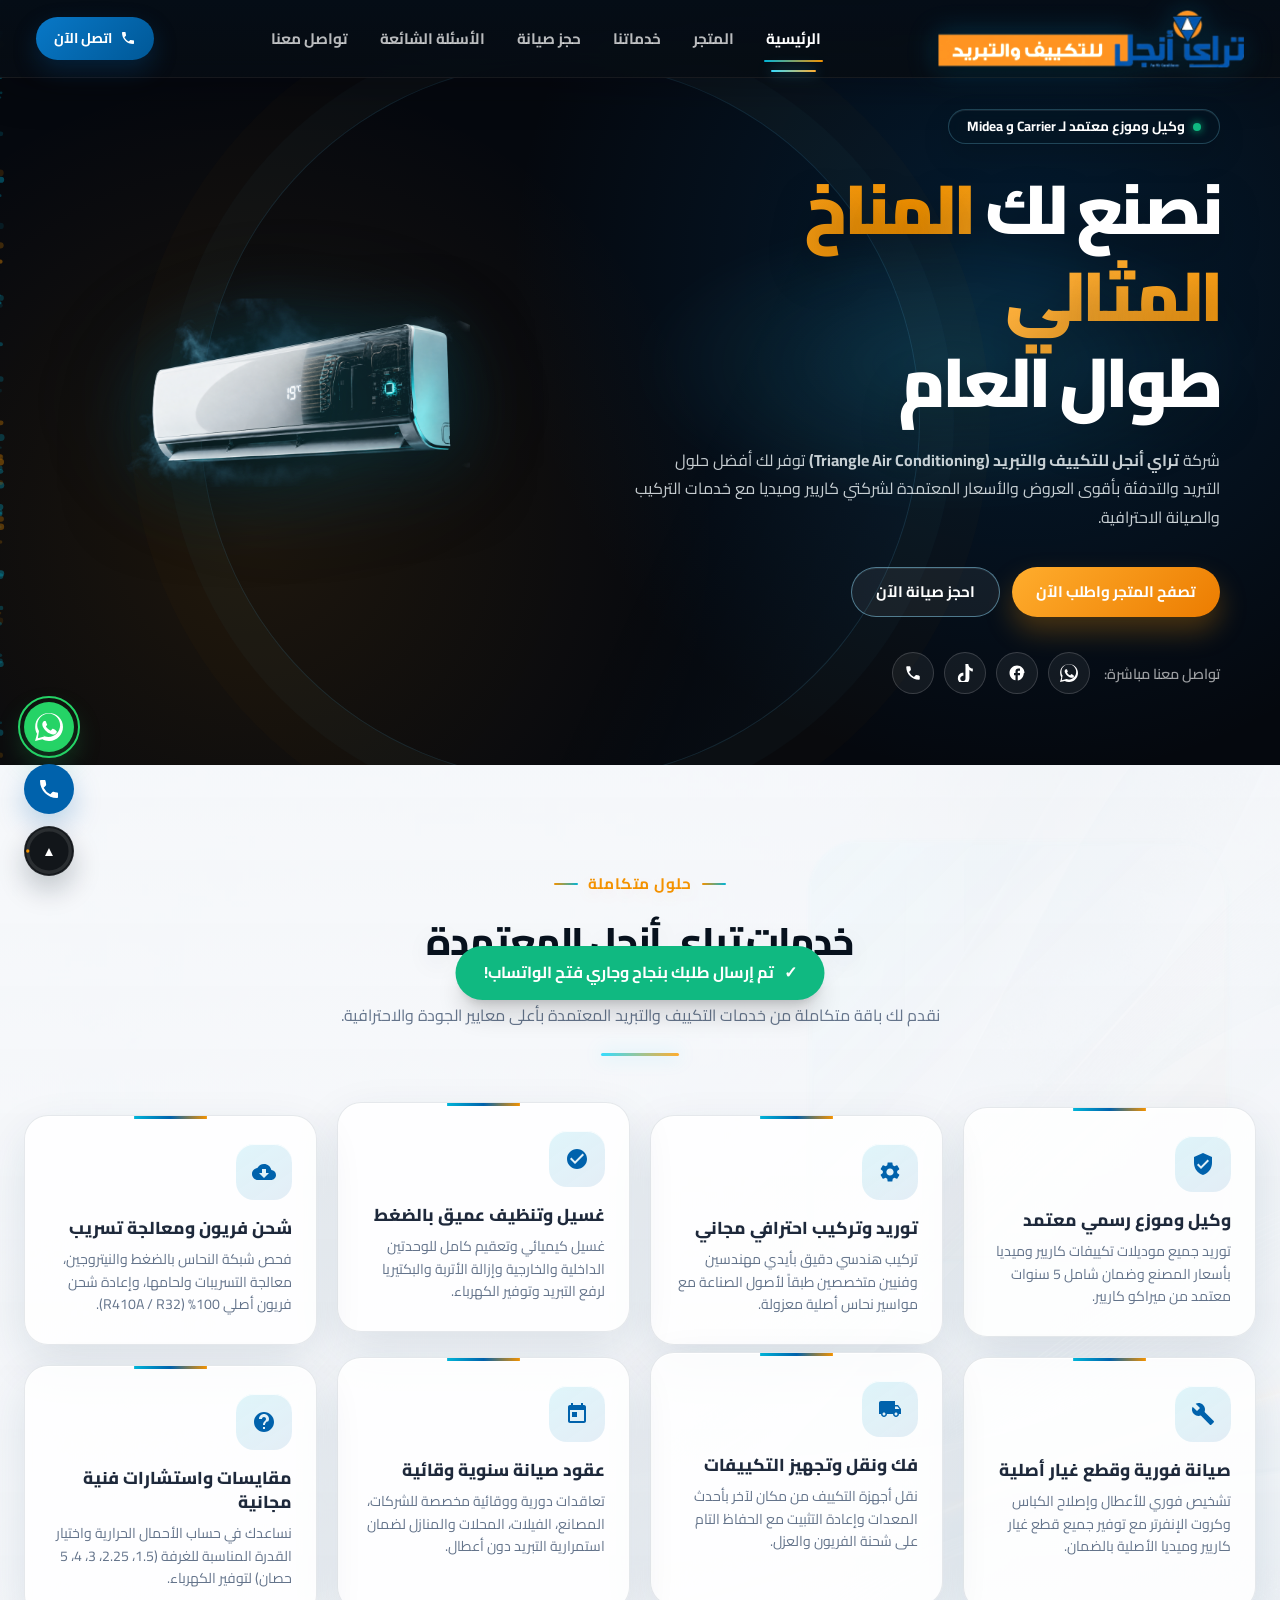
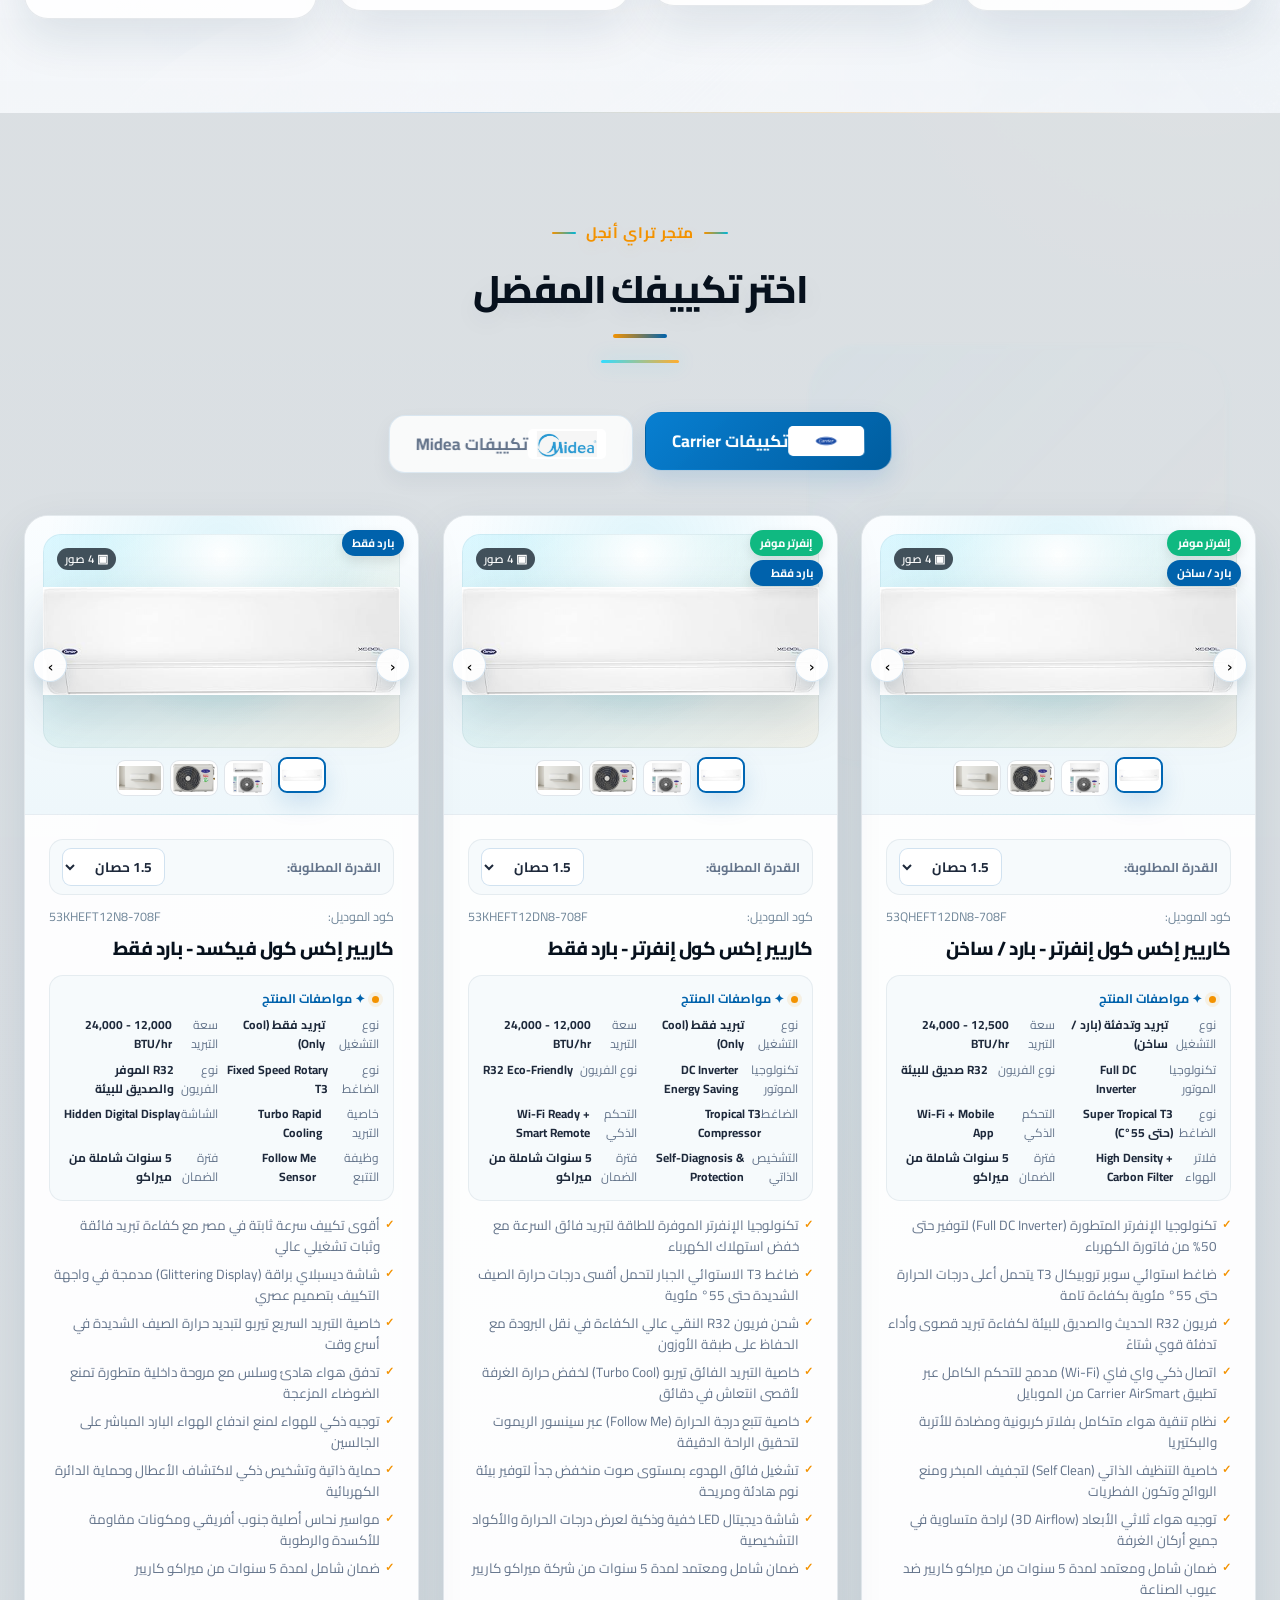
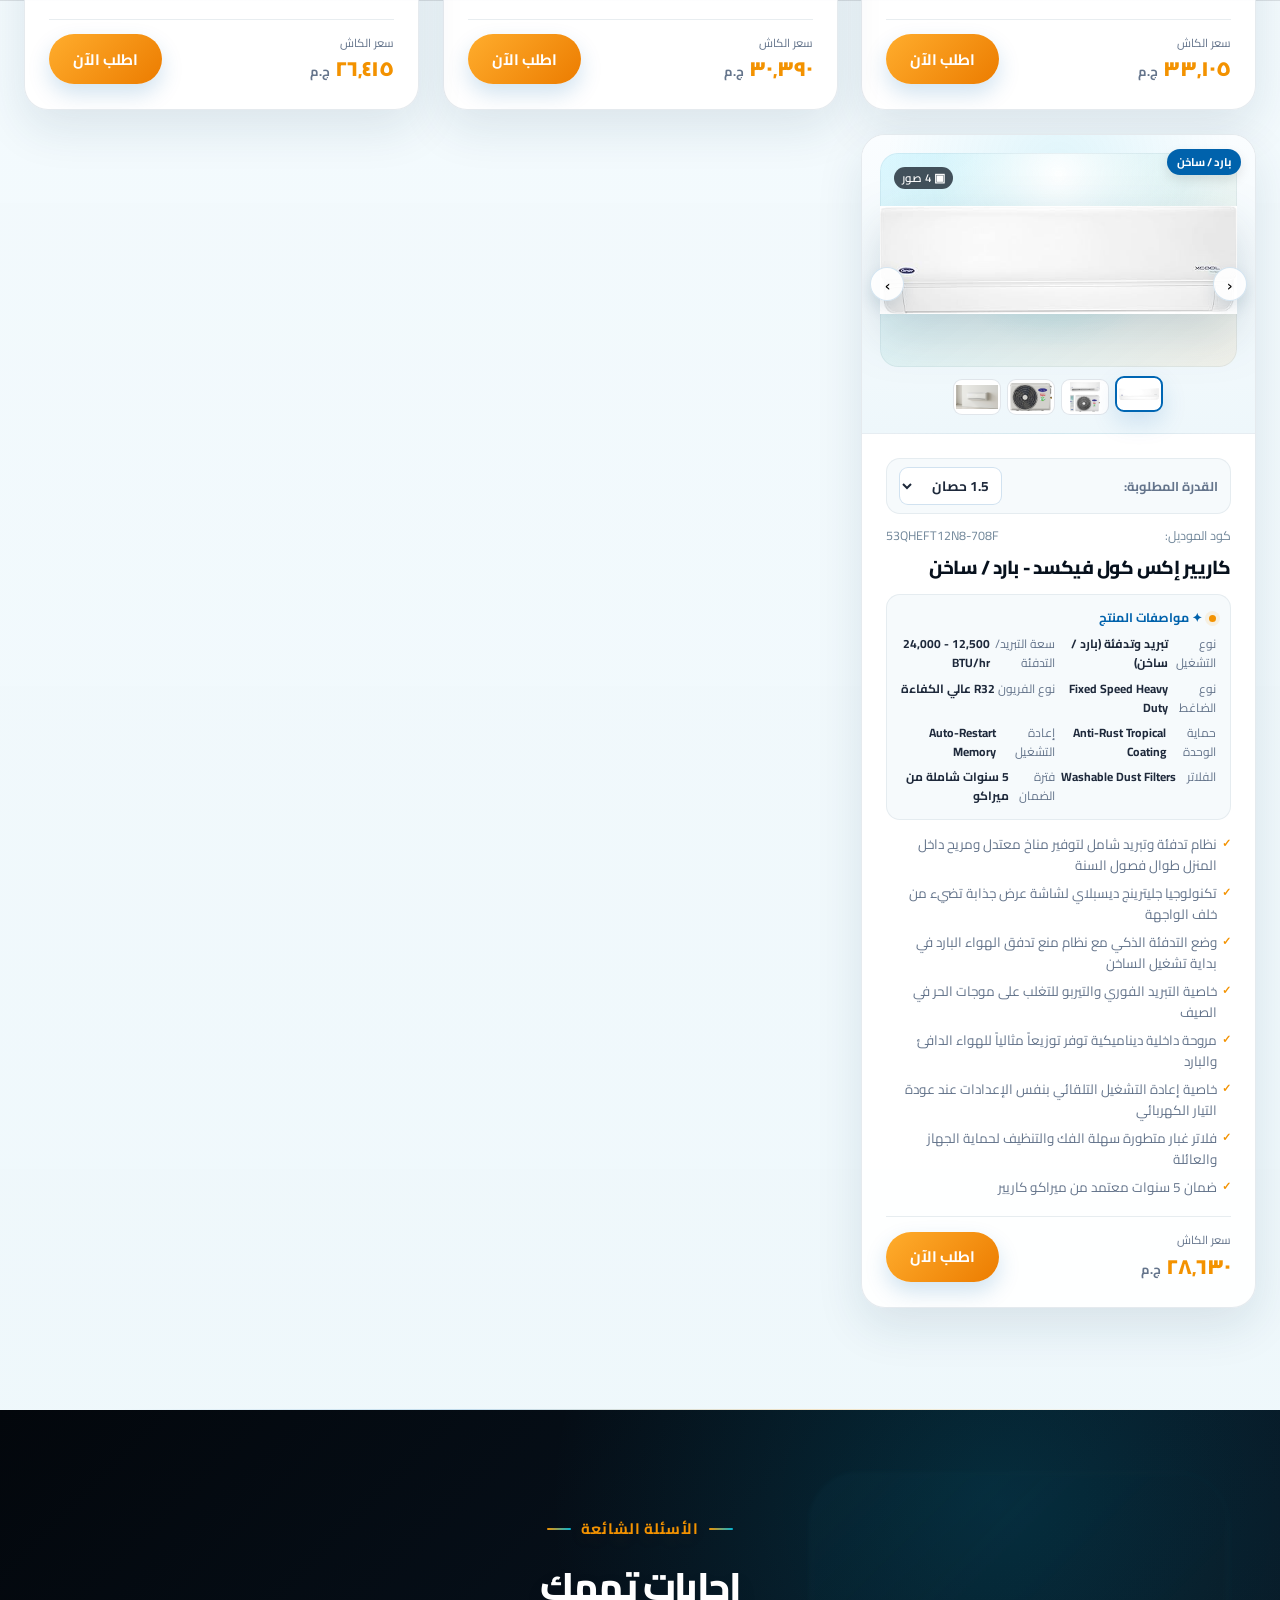
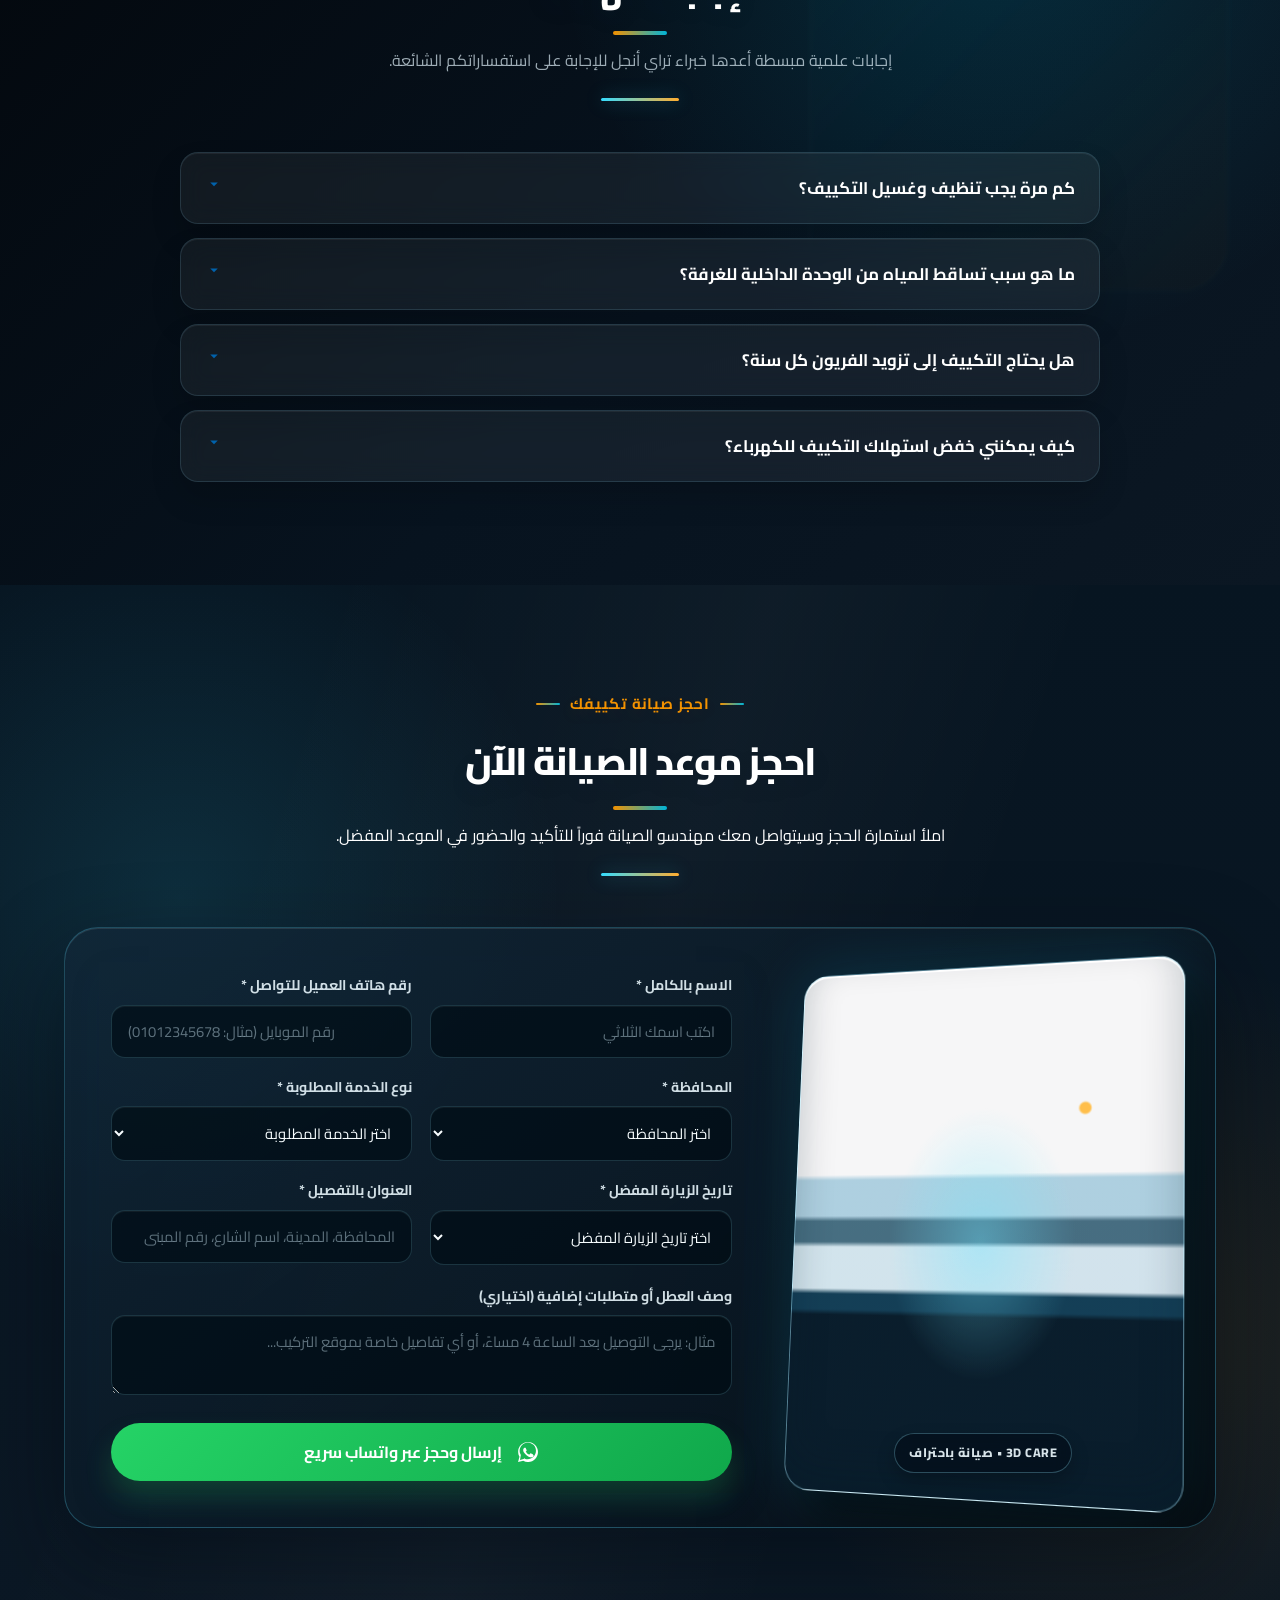
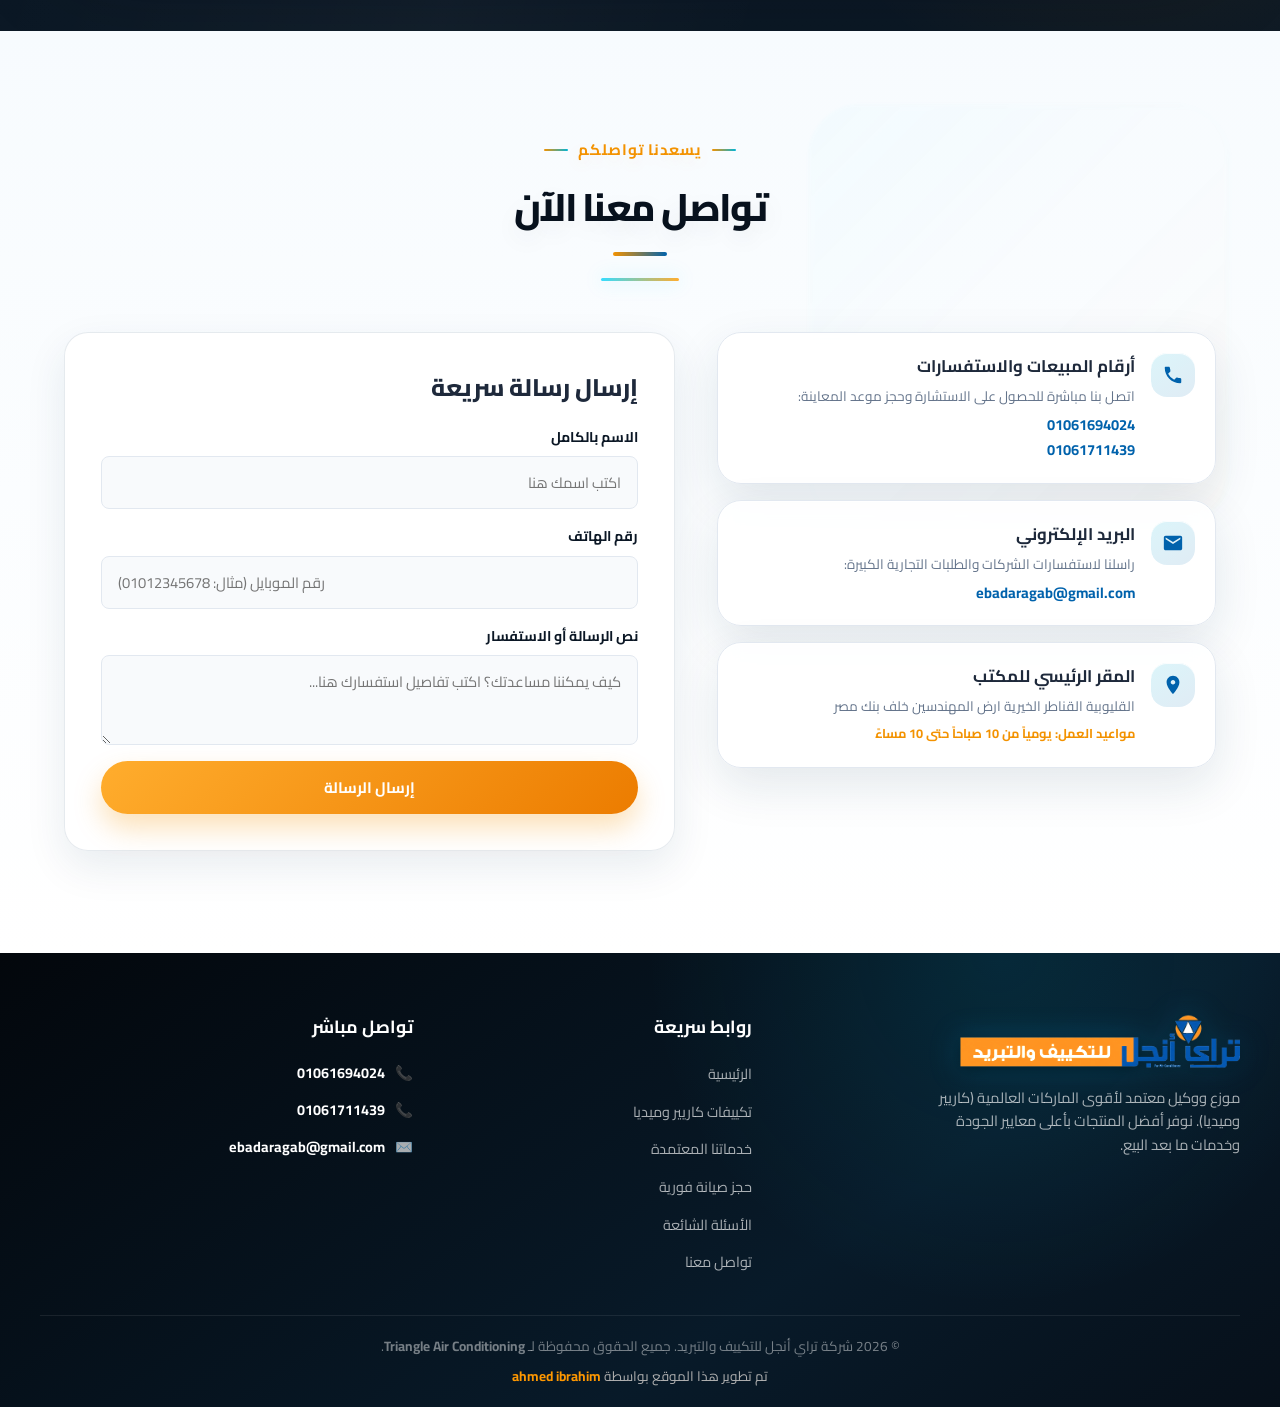
==== commit ba4066e4: "feat: chic and calm brand splash intro with clean logo and smooth transition" ====
--- a/index.html
+++ b/index.html
@@ -5538,12 +5538,167 @@
     max-width: 440px;
   }
 }
+  /* ==========================================================================
+   CHIC & RELAXED BRAND SPLASH (دخلة رايقة واحترافية)
+   ========================================================================== */
+.preloader.chic-splash {
+  position: fixed;
+  inset: 0;
+  z-index: 999999;
+  display: flex;
+  justify-content: center;
+  align-items: center;
+  background: radial-gradient(circle at 50% 48%, #08111e 0%, #03060a 65%, #010204 100%);
+  color: #ffffff;
+  overflow: hidden;
+  user-select: none;
+  font-family: 'Cairo', system-ui, -apple-system, sans-serif;
+  cursor: pointer;
+  transition: opacity 0.55s ease, transform 0.55s cubic-bezier(0.16, 1, 0.3, 1), visibility 0.55s ease;
+  will-change: opacity, transform;
+}
+
+.preloader.chic-splash.fade-out {
+  opacity: 0;
+  transform: scale(1.03);
+  visibility: hidden;
+  pointer-events: none;
+}
+
+.chic-mist-bg {
+  position: absolute;
+  width: min(500px, 85vw);
+  height: min(340px, 60vh);
+  border-radius: 50%;
+  background: radial-gradient(ellipse, rgba(0, 180, 216, 0.22) 0%, rgba(243, 146, 0, 0.10) 50%, transparent 72%);
+  filter: blur(50px);
+  pointer-events: none;
+  animation: chicMistPulse 3s infinite ease-in-out alternate;
+}
+
+@keyframes chicMistPulse {
+  0% { transform: scale(0.92); opacity: 0.6; }
+  100% { transform: scale(1.08); opacity: 1; }
+}
+
+.chic-splash-card {
+  position: relative;
+  z-index: 5;
+  display: flex;
+  flex-direction: column;
+  align-items: center;
+  text-align: center;
+  gap: 14px;
+  padding: 24px;
+  animation: chicCardEnter 0.75s cubic-bezier(0.16, 1, 0.3, 1) both;
+}
+
+@keyframes chicCardEnter {
+  0% { opacity: 0; transform: translateY(14px) scale(0.96); }
+  100% { opacity: 1; transform: translateY(0) scale(1); }
+}
+
+.chic-logo-wrap {
+  position: relative;
+  display: flex;
+  justify-content: center;
+  align-items: center;
+}
+
+.chic-splash-logo {
+  width: min(310px, 76vw);
+  height: auto;
+  max-height: 76px;
+  object-fit: contain;
+  filter: drop-shadow(0 6px 20px rgba(0, 180, 216, 0.4));
+}
+
+.chic-splash-text {
+  display: flex;
+  flex-direction: column;
+  align-items: center;
+  gap: 4px;
+}
+
+.chic-splash-title {
+  margin: 0;
+  font-size: clamp(1.15rem, 2.2vw, 1.45rem);
+  font-weight: 800;
+  color: #ffffff;
+  letter-spacing: 0.02em;
+  text-shadow: 0 2px 12px rgba(0, 98, 172, 0.45);
+}
+
+.chic-splash-desc {
+  margin: 0;
+  font-size: clamp(0.74rem, 1.1vw, 0.86rem);
+  font-weight: 700;
+  color: #00e5ff;
+  letter-spacing: 0.06em;
+  text-transform: uppercase;
+}
+
+.chic-splash-bar {
+  margin-top: 6px;
+  width: min(180px, 48vw);
+  height: 3px;
+  border-radius: 999px;
+  background: rgba(255, 255, 255, 0.08);
+  overflow: hidden;
+  position: relative;
+}
+
+.chic-splash-progress {
+  position: absolute;
+  inset: 0;
+  width: 0%;
+  border-radius: 999px;
+  background: linear-gradient(90deg, #0088eb, #00e5ff 60%, #f39200 100%);
+  box-shadow: 0 0 10px rgba(0, 229, 255, 0.8);
+  animation: chicFill 1.25s cubic-bezier(0.22, 1, 0.36, 1) forwards;
+}
+
+@keyframes chicFill {
+  0% { width: 0%; }
+  100% { width: 100%; }
+}
+
+.chic-splash-skip {
+  font-size: 0.68rem;
+  font-weight: 600;
+  color: rgba(255, 255, 255, 0.38);
+  margin-top: 4px;
+  letter-spacing: 0.04em;
+  transition: color 0.2s ease;
+}
+
+.preloader.chic-splash:hover .chic-splash-skip {
+  color: rgba(255, 255, 255, 0.7);
+}
   </style>
   <link rel="preconnect" href="https://fonts.googleapis.com">
   <link rel="preconnect" href="https://fonts.gstatic.com" crossorigin>
   <link href="https://fonts.googleapis.com/css2?family=Cairo:wght@300;400;500;600;700;800;900&display=swap" rel="stylesheet">
 </head>
 <body>
+  <!-- شاشة الدخول الرايقة والاحترافية (Sleek Brand Splash) -->
+  <div class="preloader chic-splash" id="preloader" role="dialog" aria-modal="true" aria-label="تراي أنجل للتكييف والتبريد">
+    <div class="chic-mist-bg" aria-hidden="true"></div>
+    <div class="chic-splash-card">
+      <div class="chic-logo-wrap">
+        <img src="assets/tryangle-logo-clean.png" alt="تراي أنجل للتكييف والتبريد" class="chic-splash-logo" />
+      </div>
+      <div class="chic-splash-text">
+        <h2 class="chic-splash-title">تراي أنجل للتكييف والتبريد</h2>
+        <p class="chic-splash-desc">الموزع المعتمد لكبرى تكييفات كاريير وميديا</p>
+      </div>
+      <div class="chic-splash-bar">
+        <div class="chic-splash-progress"></div>
+      </div>
+      <span class="chic-splash-skip">انقر في أي مكان للتخطي الفوري</span>
+    </div>
+  </div>
+
 
         <!-- شريط التنقل العلوي الأصلي (Navbar) -->
   <header class="glass entry-header">
@@ -7352,10 +7507,16 @@
 
   <script>
 /* ==========================================================================
-   INSTANT SMOOTH LOAD CONTROLLER (دخول فوري وسلس بدون تعليق)
+   CHIC SPLASH CONTROLLER (دخلة رايقة وسريعة وتخطي بنقرة واحدة)
    ========================================================================== */
 (() => {
-  const initPage = () => {
+  const preloader = document.getElementById("preloader");
+  let isDone = false;
+
+  const dismissSplash = () => {
+    if (isDone) return;
+    isDone = true;
+
     const entryHeader = document.querySelector(".entry-header");
     if (entryHeader) entryHeader.classList.add("is-visible");
 
@@ -7363,13 +7524,27 @@
     revealTargets.forEach((el, idx) => {
       setTimeout(() => el.classList.add("revealed"), 40 + idx * 40);
     });
+
+    if (preloader) {
+      preloader.classList.add("fade-out");
+      setTimeout(() => {
+        preloader.style.display = "none";
+        preloader.remove();
+      }, 550);
+    }
   };
 
-  if (document.readyState === "loading") {
-    document.addEventListener("DOMContentLoaded", initPage);
-  } else {
-    initPage();
-  }
+  // إغلاق تلقائي رايق بعد 1.35 ثانية
+  setTimeout(dismissSplash, 1350);
+
+  // إغلاق فوري عند النقر بالماوس أو اللمس في أي مكان أو أي زر
+  if (preloader) {
+    preloader.addEventListener("click", dismissSplash, { once: true });
+    preloader.addEventListener("touchstart", dismissSplash, { passive: true, once: true });
+  }
+  window.addEventListener("keydown", (e) => {
+    if (e.key === "Escape" || e.code === "Space" || e.key === "Enter") dismissSplash();
+  }, { once: true });
 })();
   </script>
 </body>
